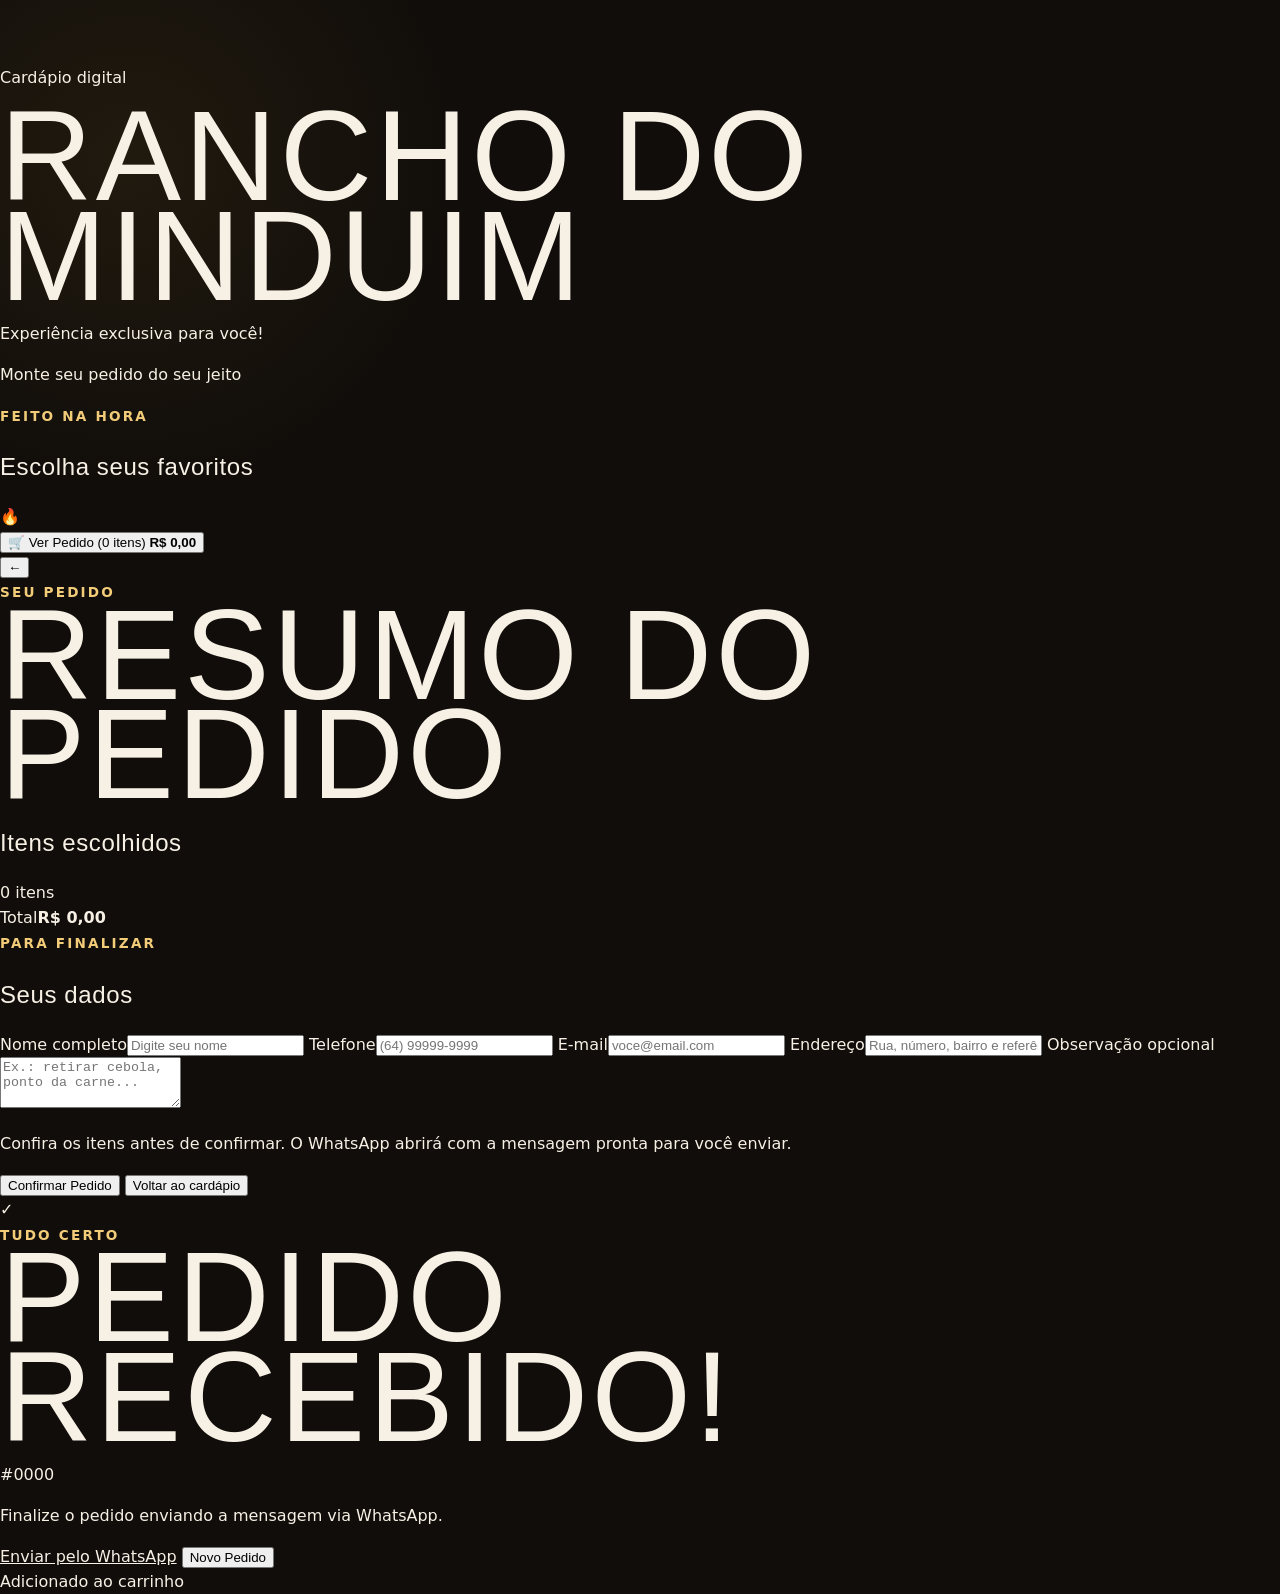
==== index.html @ eab7249a "Add interactive ordering flow" ====
<!doctype html>
<html lang="pt-BR">
<head>
  <meta charset="utf-8">
  <meta name="viewport" content="width=device-width, initial-scale=1, viewport-fit=cover">
  <meta name="theme-color" content="#8f2817">
  <meta name="description" content="Cardápio digital interativo do Rancho do Minduim.">
  <title>Rancho do Minduim | Cardápio Digital</title>
  <link rel="stylesheet" href="styles.css">
</head>
<body>
  <div id="app">
    <section class="screen active" id="menu-screen" aria-labelledby="menu-title">
      <header class="brand-hero">
        <div class="brand-image" aria-hidden="true"><img src="assets/brand-reference.png" alt=""></div>
        <div class="brand-overlay"></div>
        <div class="brand-content">
          <div class="logo-crop" role="img" aria-label="Logo Rancho do Minduim"><img src="assets/brand-reference.png" alt=""></div>
          <p class="kicker">Cardápio digital</p>
          <h1 id="menu-title">Rancho do Minduim</h1>
          <p class="headline">Experiência exclusiva para você!</p>
          <p class="subheadline">Monte seu pedido do seu jeito</p>
        </div>
      </header>
      <nav class="category-bar" id="category-bar" aria-label="Categorias"></nav>
      <main class="menu-content">
        <div class="menu-intro">
          <div><span class="eyebrow">Feito na hora</span><h2>Escolha seus favoritos</h2></div>
          <span class="flame" aria-hidden="true">🔥</span>
        </div>
        <div id="products-root"></div>
      </main>
      <button class="cart-dock" id="open-cart" type="button">
        <span class="cart-icon" aria-hidden="true">🛒</span>
        <span id="cart-button-label">Ver Pedido (0 itens)</span>
        <strong id="cart-button-total">R$ 0,00</strong>
      </button>
    </section>

    <section class="screen" id="cart-screen" aria-labelledby="cart-title">
      <header class="simple-header">
        <button class="back-button" id="back-to-menu" type="button" aria-label="Voltar ao cardápio">←</button>
        <div><span class="eyebrow">Seu pedido</span><h1 id="cart-title">Resumo do Pedido</h1></div>
      </header>
      <main class="checkout-content">
        <section class="order-panel" aria-labelledby="items-title">
          <div class="panel-heading"><h2 id="items-title">Itens escolhidos</h2><span id="cart-count-badge">0 itens</span></div>
          <div id="cart-items"></div>
          <div class="order-total"><span>Total</span><strong id="order-total">R$ 0,00</strong></div>
        </section>
        <form id="customer-form" class="customer-form">
          <div class="panel-heading"><div><span class="eyebrow">Para finalizar</span><h2>Seus dados</h2></div></div>
          <label>Nome completo<input name="name" type="text" autocomplete="name" required placeholder="Digite seu nome"></label>
          <label>Telefone<input id="customer-phone" name="phone" type="tel" inputmode="tel" autocomplete="tel" required placeholder="(64) 99999-9999"></label>
          <label>E-mail<input name="email" type="email" autocomplete="email" required placeholder="voce@email.com"></label>
          <label>Endereço<input name="address" type="text" autocomplete="street-address" required placeholder="Rua, número, bairro e referência"></label>
          <label>Observação <span>opcional</span><textarea name="note" rows="3" placeholder="Ex.: retirar cebola, ponto da carne..."></textarea></label>
          <p class="form-note">Confira os itens antes de confirmar. O WhatsApp abrirá com a mensagem pronta para você enviar.</p>
          <p class="form-status" id="form-status" role="alert" aria-live="assertive"></p>
          <button class="primary-button" id="confirm-order" type="submit">Confirmar Pedido</button>
          <button class="text-button" id="back-to-menu-bottom" type="button">Voltar ao cardápio</button>
        </form>
      </main>
    </section>

    <section class="screen confirmation-screen" id="confirmation-screen" aria-labelledby="confirmation-title">
      <main class="confirmation-card">
        <div class="check-icon" aria-hidden="true">✓</div>
        <span class="eyebrow">Tudo certo</span>
        <h1 id="confirmation-title">Pedido recebido!</h1>
        <p class="order-number" id="confirmed-order-number">#0000</p>
        <p>Finalize o pedido enviando a mensagem via WhatsApp.</p>
        <a class="whatsapp-button" id="whatsapp-link" href="#" target="_blank" rel="noopener noreferrer">Enviar pelo WhatsApp</a>
        <button class="primary-button" id="new-order" type="button">Novo Pedido</button>
      </main>
    </section>
  </div>
  <div class="toast" id="toast" role="status" aria-live="polite">Adicionado ao carrinho</div>
  <script src="script.js"></script>
</body>
</html>
---- styles.css ----
:root {
  --ink: #f7f0e5;
  --muted: #bdb0a1;
  --ground: #100d0a;
  --surface: #1a1510;
  --surface-2: #211a13;
  --line: #3d3024;
  --gold: #e5ad43;
  --gold-soft: #f2cc78;
  --red: #a93624;
  --max: 1120px;
}

* { box-sizing: border-box; }
html { scroll-behavior: smooth; scroll-padding-top: 84px; }
body {
  margin: 0;
  background:
    radial-gradient(circle at 10% 10%, rgba(229,173,67,.08), transparent 22rem),
    var(--ground);
  color: var(--ink);
  font-family: "DM Sans", system-ui, sans-serif;
  font-size: 16px;
  line-height: 1.55;
}
a { color: inherit; }
.shell { width: min(var(--max), calc(100% - 32px)); margin-inline: auto; }

.hero {
  position: relative;
  min-height: min(720px, 90vh);
  display: flex;
  align-items: center;
  overflow: hidden;
  border-bottom: 1px solid var(--line);
}
.hero__image { position: absolute; inset: 0; width: 100%; height: 100%; object-fit: cover; }
.hero__shade {
  position: absolute; inset: 0;
  background: linear-gradient(90deg, rgba(10,7,5,.98) 0%, rgba(10,7,5,.82) 38%, rgba(10,7,5,.1) 78%), linear-gradient(0deg, var(--ground) 0%, transparent 28%);
}
.hero__content { position: relative; padding-block: 72px; }
.brand-mark {
  display: grid; place-items: center;
  width: 64px; aspect-ratio: 1;
  border: 2px solid var(--gold);
  border-radius: 50%;
  color: var(--gold);
  font-family: "Bebas Neue", sans-serif;
  font-size: 1.75rem;
  letter-spacing: .08em;
  box-shadow: inset 0 0 0 4px rgba(229,173,67,.12);
}
.brand-mark.small { width: 46px; font-size: 1.25rem; margin-bottom: 12px; }
.eyebrow {
  margin: 30px 0 8px;
  color: var(--gold-soft);
  font-size: .85rem;
  font-weight: 700;
  letter-spacing: .16em;
  text-transform: uppercase;
}
h1, h2 { font-family: "Bebas Neue", sans-serif; font-weight: 400; letter-spacing: .025em; }
h1 { margin: 0; font-size: clamp(4.2rem, 10vw, 8.5rem); line-height: .78; text-transform: uppercase; }
h1 span { color: var(--gold); }
.hero__subtitle { max-width: 430px; color: #ded4c7; font-size: clamp(1.05rem, 2vw, 1.28rem); }
.hero__cta {
  display: inline-flex; align-items: center; gap: 12px;
  margin-top: 18px; padding: 14px 20px;
  background: var(--gold); color: #201408;
  border-radius: 4px; text-decoration: none; font-weight: 800;
}
.hero__cta:hover { background: var(--gold-soft); }

.category-nav {
  position: sticky; top: 0; z-index: 20;
  background: rgba(16,13,10,.94);
  backdrop-filter: blur(14px);
  border-bottom: 1px solid var(--line);
}
.category-nav__scroll { display: flex; gap: 8px; padding-block: 12px; overflow-x: auto; scrollbar-width: none; }
.category-nav__scroll::-webkit-scrollbar { display: none; }
.category-nav a {
  flex: 0 0 auto; padding: 9px 14px;
  color: var(--muted); border: 1px solid transparent; border-radius: 999px;
  font-size: .86rem; font-weight: 700; text-decoration: none;
}
.category-nav a:hover, .category-nav a.active { color: var(--gold-soft); border-color: #604a31; background: #241b12; }

.menu-section { padding-block: clamp(62px, 8vw, 104px); border-bottom: 1px solid var(--line); }
.section-title { display: flex; gap: 18px; align-items: flex-start; margin-bottom: 30px; }
.section-title > span { color: var(--gold); font-family: "Bebas Neue", sans-serif; font-size: 1.5rem; line-height: 1; padding-top: 8px; }
.section-title p { margin: 0 0 2px; color: var(--muted); font-size: .8rem; font-weight: 700; letter-spacing: .14em; text-transform: uppercase; }
.section-title h2 { margin: 0; font-size: clamp(2.9rem, 7vw, 5rem); line-height: .95; }
.section-note { margin: -20px 0 24px 52px; color: var(--gold-soft); font-weight: 700; }

.price-legend {
  display: grid; grid-template-columns: 1fr 136px 168px; gap: 16px;
  padding: 0 18px 10px; color: var(--muted);
  font-size: .75rem; font-weight: 700; letter-spacing: .08em; text-transform: uppercase;
}
.price-legend span:first-child { grid-column: 2; }
.menu-list { border-top: 1px solid var(--line); }
.menu-list article {
  display: flex; align-items: flex-start; justify-content: space-between; gap: 24px;
  padding: 20px 18px; border-bottom: 1px solid var(--line);
  transition: background .2s ease;
}
.menu-list article:hover { background: rgba(229,173,67,.045); }
.menu-list h3, .menu-card h3, .feature-panel h3 { margin: 0; font-size: 1.04rem; line-height: 1.35; }
.menu-list p, .menu-card p, .feature-panel p { margin: 6px 0 0; color: var(--muted); font-size: .92rem; }
.menu-list strong, .card-top strong { color: var(--gold-soft); white-space: nowrap; font-size: 1rem; }
.menu-list small { display: inline-block; margin-left: 8px; color: var(--gold); font-size: .68rem; text-transform: uppercase; letter-spacing: .06em; }
.two-prices article > div:last-child { display: grid; grid-template-columns: 120px 152px; gap: 16px; text-align: right; }
.two-prices article > div:first-child:not(:last-child) { flex: 1; }
.big-list h3 { font-family: "Bebas Neue", sans-serif; font-size: 1.6rem; letter-spacing: .05em; }
.compact { display: grid; grid-template-columns: repeat(2, 1fr); column-gap: 26px; }

.info-strip {
  margin-top: 22px; padding: 18px 20px;
  color: #ddcfbf; background: #21170f; border-left: 3px solid var(--gold);
}
.notice {
  margin-top: 26px; padding: 24px;
  background: linear-gradient(135deg, #241a11, #19130e);
  border: 1px solid #4e3a27; border-radius: 7px;
}
.notice h3 { margin: 0 0 8px; color: var(--gold-soft); }
.notice p { margin: 8px 0; color: #d0c3b4; }

.card-grid { display: grid; grid-template-columns: repeat(2, minmax(0, 1fr)); gap: 14px; }
.menu-card {
  position: relative; min-height: 154px; padding: 24px;
  background: var(--surface); border: 1px solid var(--line); border-radius: 7px;
}
.menu-card.featured { background: linear-gradient(145deg, #291d12, #1b1510); border-color: #654829; }
.menu-card.featured::before {
  content: ""; position: absolute; left: 0; top: 22px; bottom: 22px; width: 3px; background: var(--gold);
}
.card-top { display: flex; justify-content: space-between; align-items: flex-start; gap: 20px; }
.tags { display: flex; gap: 8px; flex-wrap: wrap; margin-top: 15px; }
.tags span { padding: 4px 8px; border-radius: 3px; background: #302317; color: #e4c896; font-size: .74rem; font-weight: 700; }
.premium-block { margin-bottom: 18px; background: var(--surface-2); border: 1px solid var(--line); border-radius: 7px; overflow: hidden; }
.premium-block .price-legend { padding-top: 16px; }

.feature-panel {
  display: flex; align-items: center; justify-content: space-between; gap: 40px;
  padding: clamp(28px, 5vw, 50px); background: linear-gradient(125deg, #2a1d12, #16110c);
  border: 1px solid #5e4328; border-radius: 8px;
}
.feature-panel h3 { color: var(--gold-soft); font-size: clamp(1.25rem, 3vw, 1.7rem); }
.feature-panel strong { color: var(--gold); font-family: "Bebas Neue", sans-serif; font-size: clamp(2rem, 5vw, 3.5rem); white-space: nowrap; }
.feature-panel strong small { display: block; font-family: "DM Sans", sans-serif; color: var(--muted); font-size: .75rem; text-align: right; }

.age-restricted { position: relative; }
.age-restricted .section-title p { color: #dc997f; }
.adult-item p { color: #dc997f; font-size: .78rem; }

.whatsapp-float {
  position: fixed; right: 22px; bottom: 22px; z-index: 30;
  display: flex; align-items: center; gap: 11px;
  padding: 12px 17px 12px 13px;
  color: white; background: #168a4a;
  border: 1px solid #3bba71; border-radius: 999px;
  box-shadow: 0 10px 35px rgba(0,0,0,.4);
  text-decoration: none; font-weight: 800;
  transition: transform .2s ease, background .2s ease;
}
.whatsapp-float:hover { transform: translateY(-2px); background: #1b9c55; }
.whatsapp-float svg { width: 29px; height: 29px; fill: currentColor; flex: 0 0 auto; }
.whatsapp-float span { display: grid; line-height: 1.05; }
.whatsapp-float small { margin-bottom: 4px; font-size: .66rem; font-weight: 600; opacity: .82; }

footer { padding: 64px 0 30px; background: #0b0907; }
.footer-inner { display: flex; align-items: flex-end; justify-content: space-between; gap: 24px; }
.footer-inner h2 { margin: 0; font-size: 2.6rem; }
.footer-inner p { margin: 5px 0 0; color: var(--muted); }
.footer-inner a { color: var(--gold); font-weight: 700; text-decoration: none; }
.footer-phone { display: inline-block; margin-top: 10px; }
.legal { margin-top: 46px; padding-top: 20px; border-top: 1px solid #2c241d; color: #80766b; font-size: .78rem; }

@media (max-width: 720px) {
  .shell { width: min(100% - 24px, var(--max)); }
  .hero { min-height: 680px; align-items: flex-end; }
  .hero__image { object-position: 62% center; }
  .hero__shade { background: linear-gradient(0deg, rgba(10,7,5,.99) 0%, rgba(10,7,5,.76) 58%, rgba(10,7,5,.22) 100%); }
  .hero__content { padding-block: 54px; }
  h1 { font-size: clamp(4rem, 22vw, 6.4rem); }
  .card-grid { grid-template-columns: 1fr; }
  .price-legend { grid-template-columns: 1fr 92px 116px; padding-inline: 10px; gap: 8px; font-size: .66rem; text-align: right; }
  .two-prices article { padding-inline: 10px; gap: 10px; }
  .two-prices article > div:last-child { grid-template-columns: 84px 110px; gap: 8px; }
  .menu-list h3 { font-size: .96rem; }
  .menu-list strong { font-size: .91rem; }
  .compact { grid-template-columns: 1fr; }
  .feature-panel { align-items: flex-start; flex-direction: column; gap: 22px; }
  .feature-panel strong small { text-align: left; }
  .footer-inner { align-items: flex-start; flex-direction: column; }
  .whatsapp-float { right: 12px; bottom: 12px; padding: 12px; }
  .whatsapp-float span { display: none; }
}

@media (prefers-reduced-motion: reduce) {
  html { scroll-behavior: auto; }
}
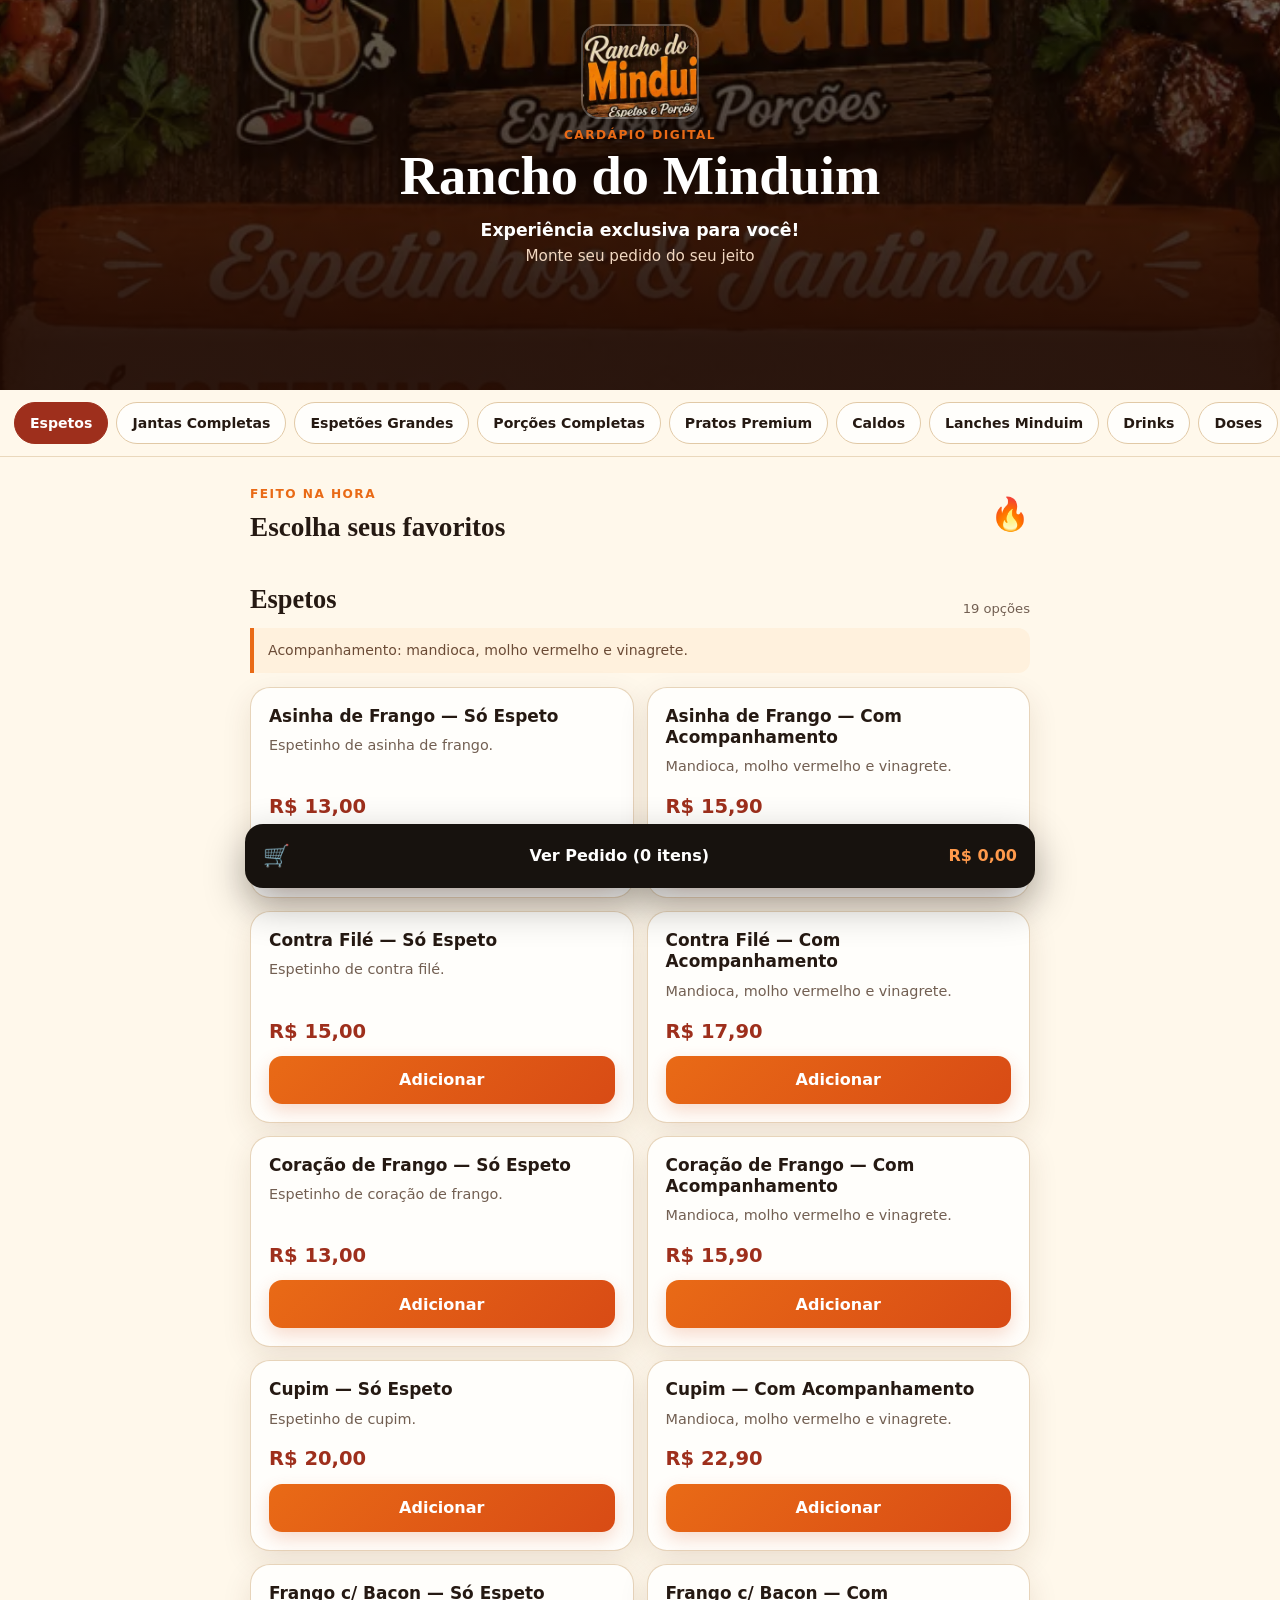
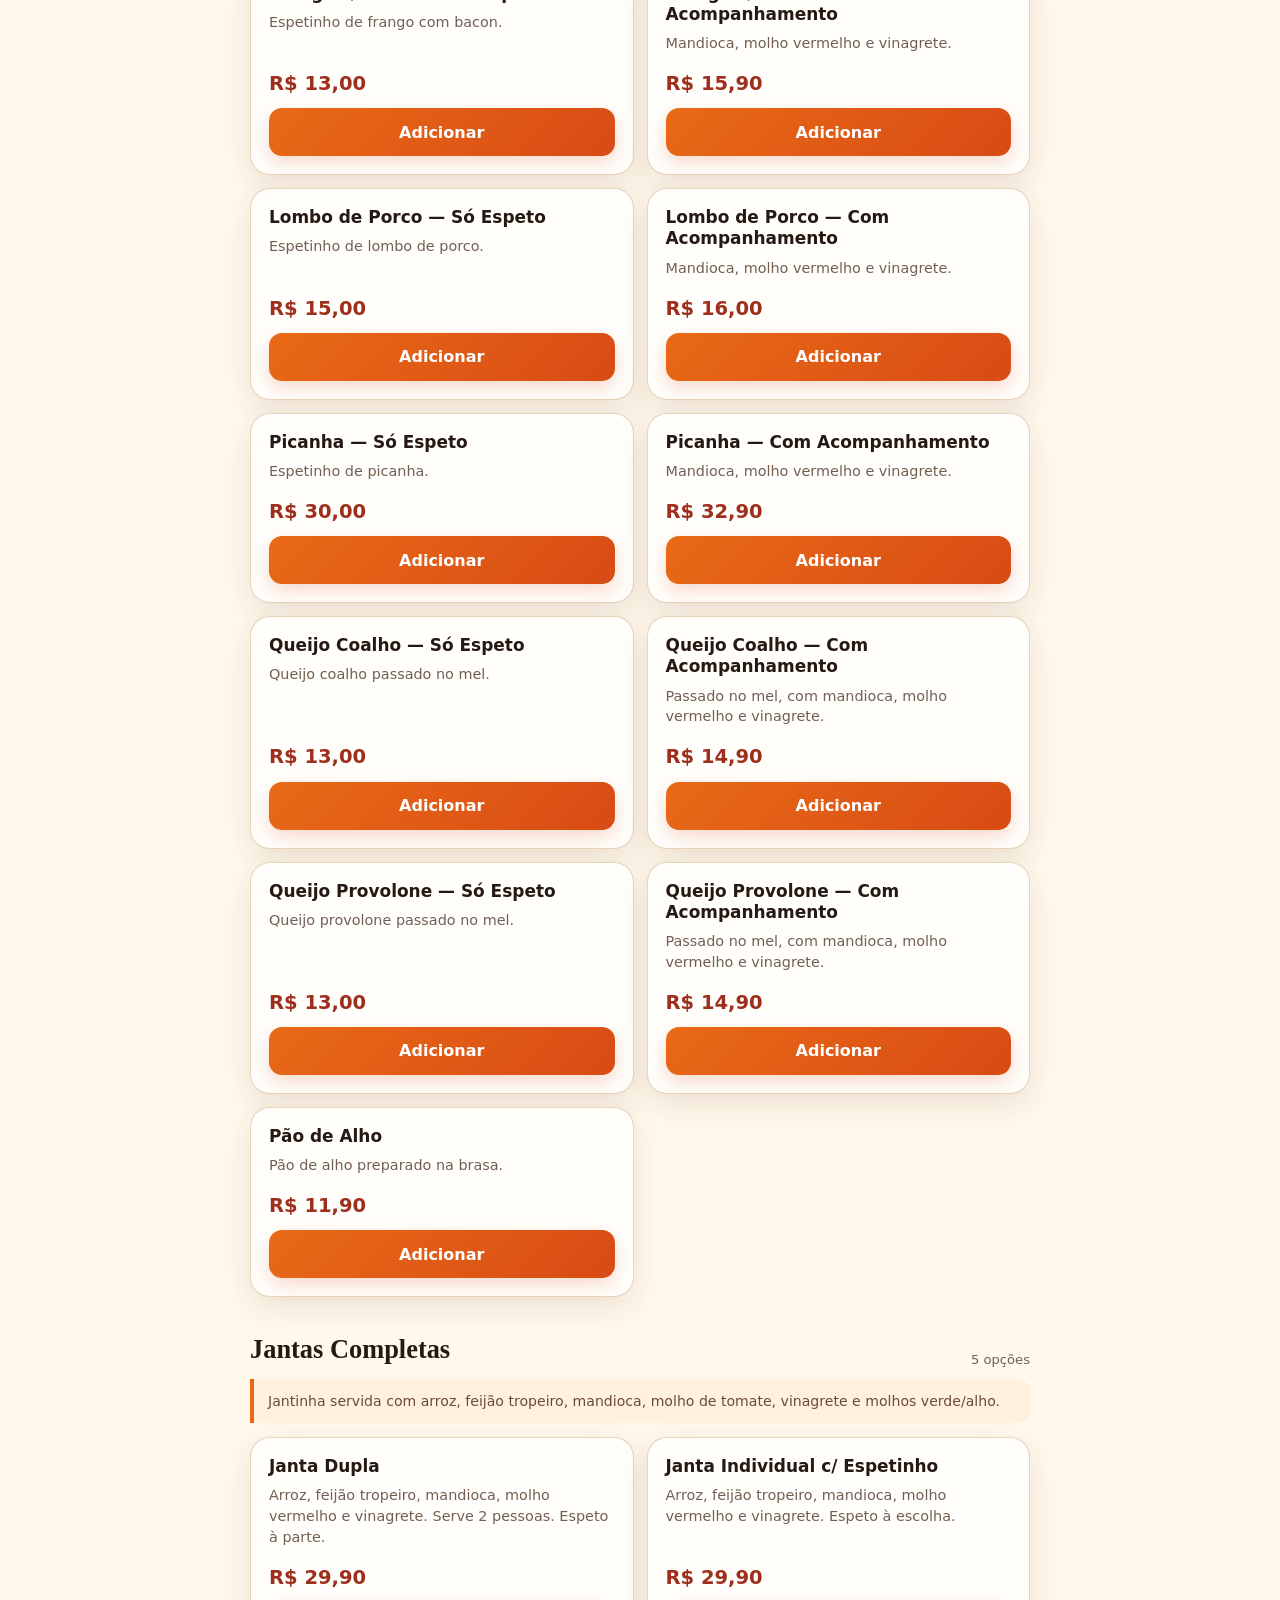
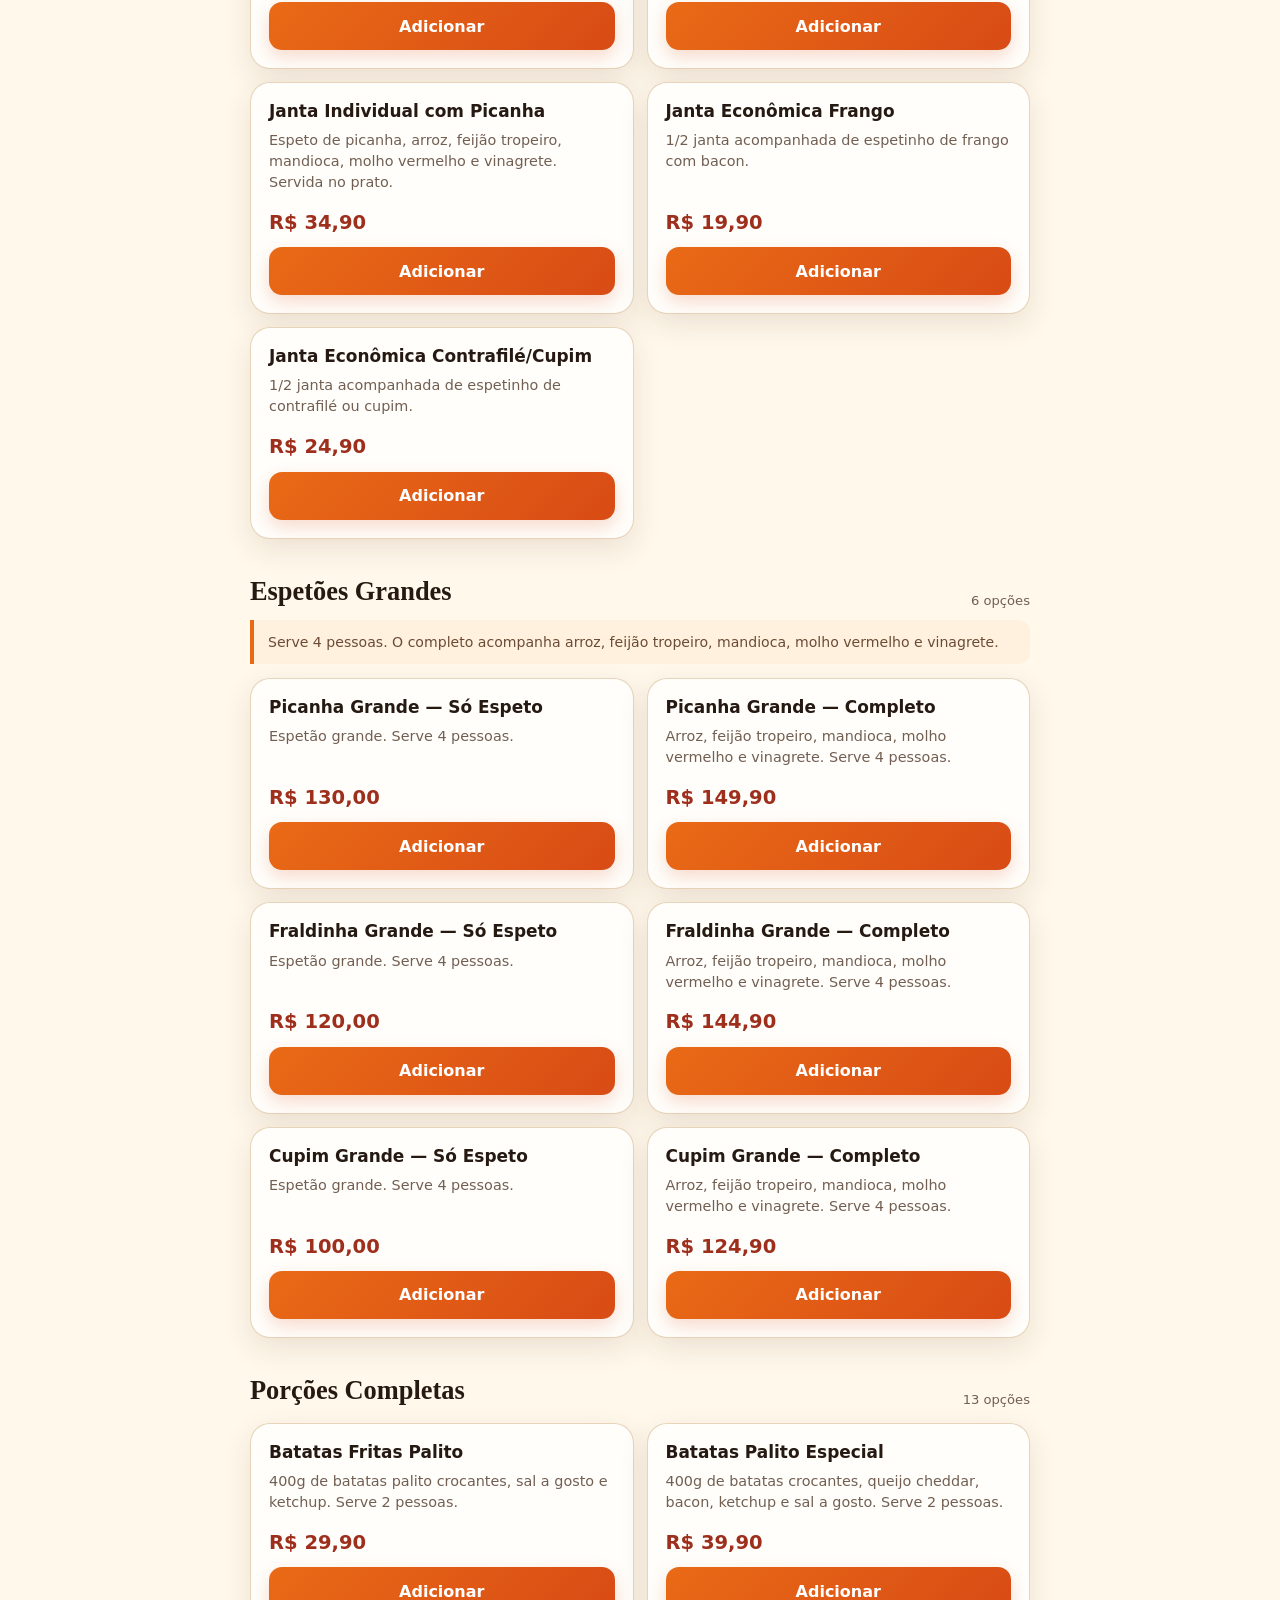
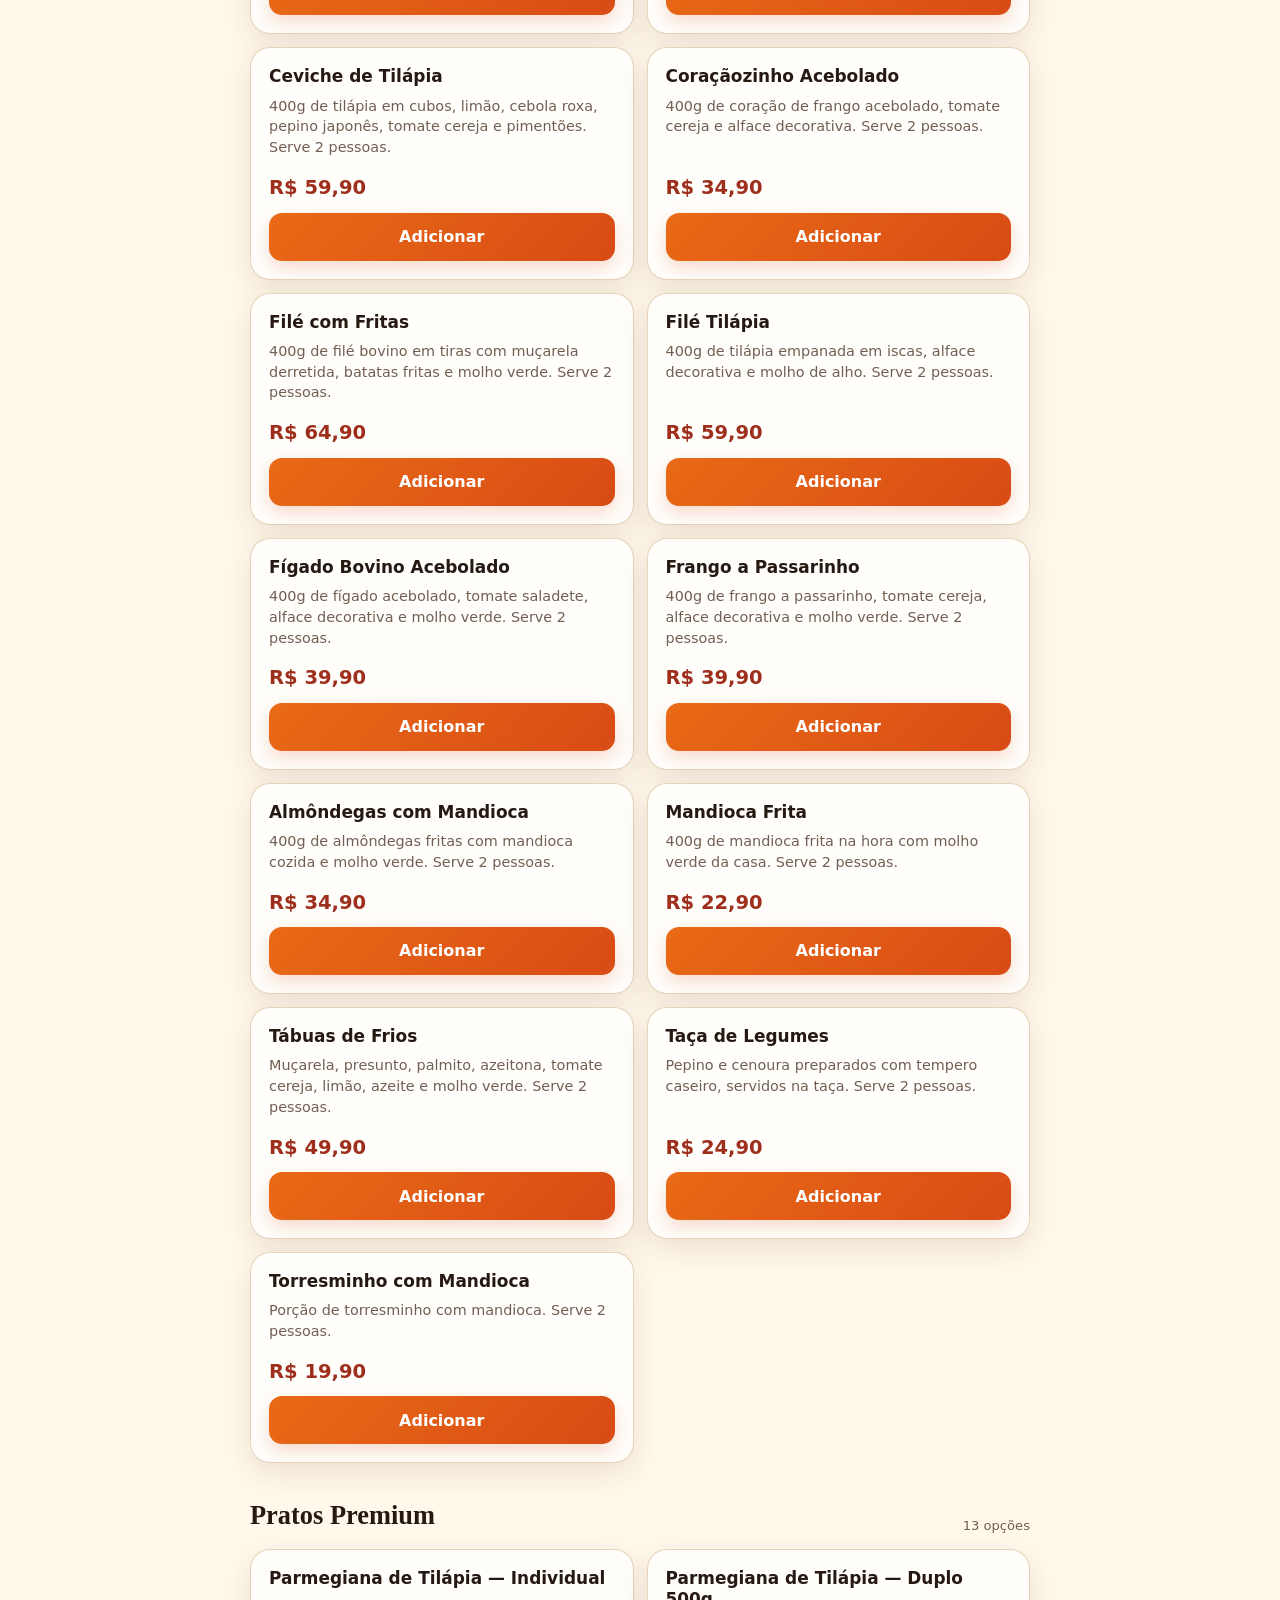
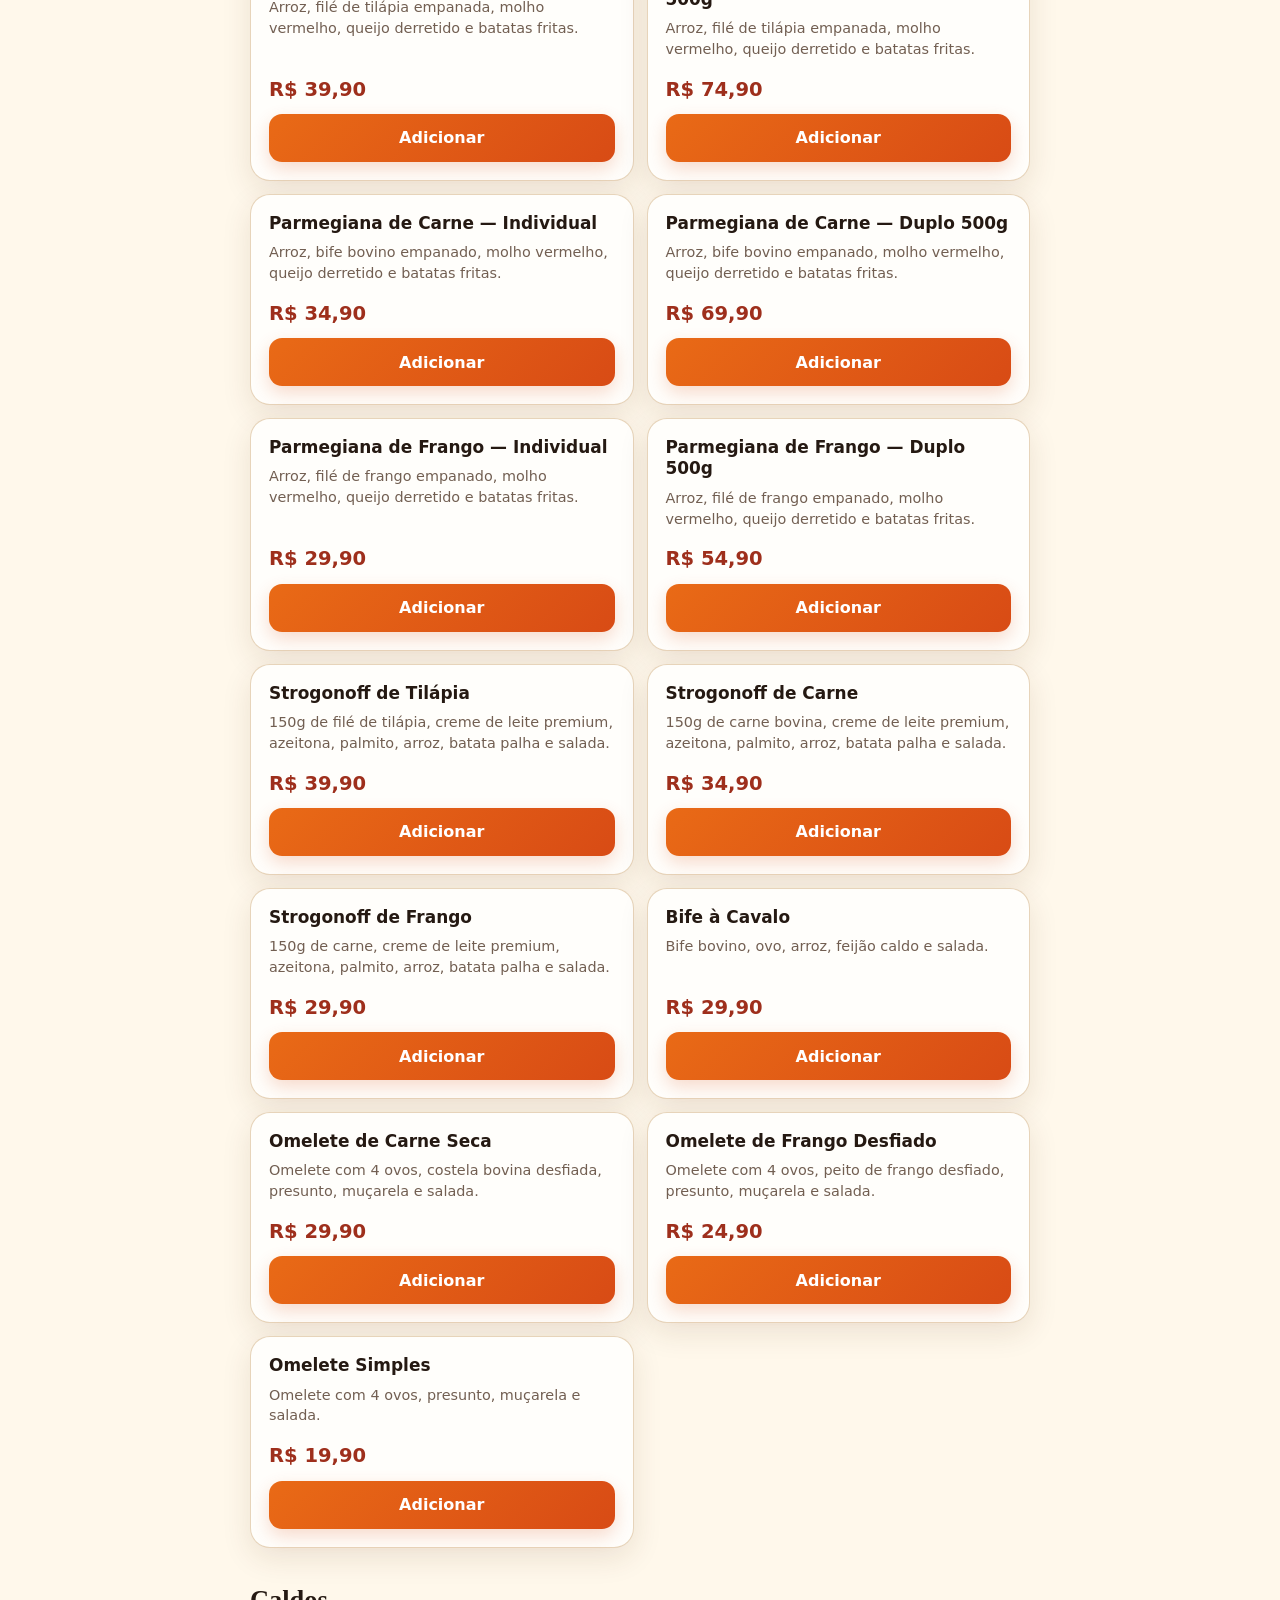
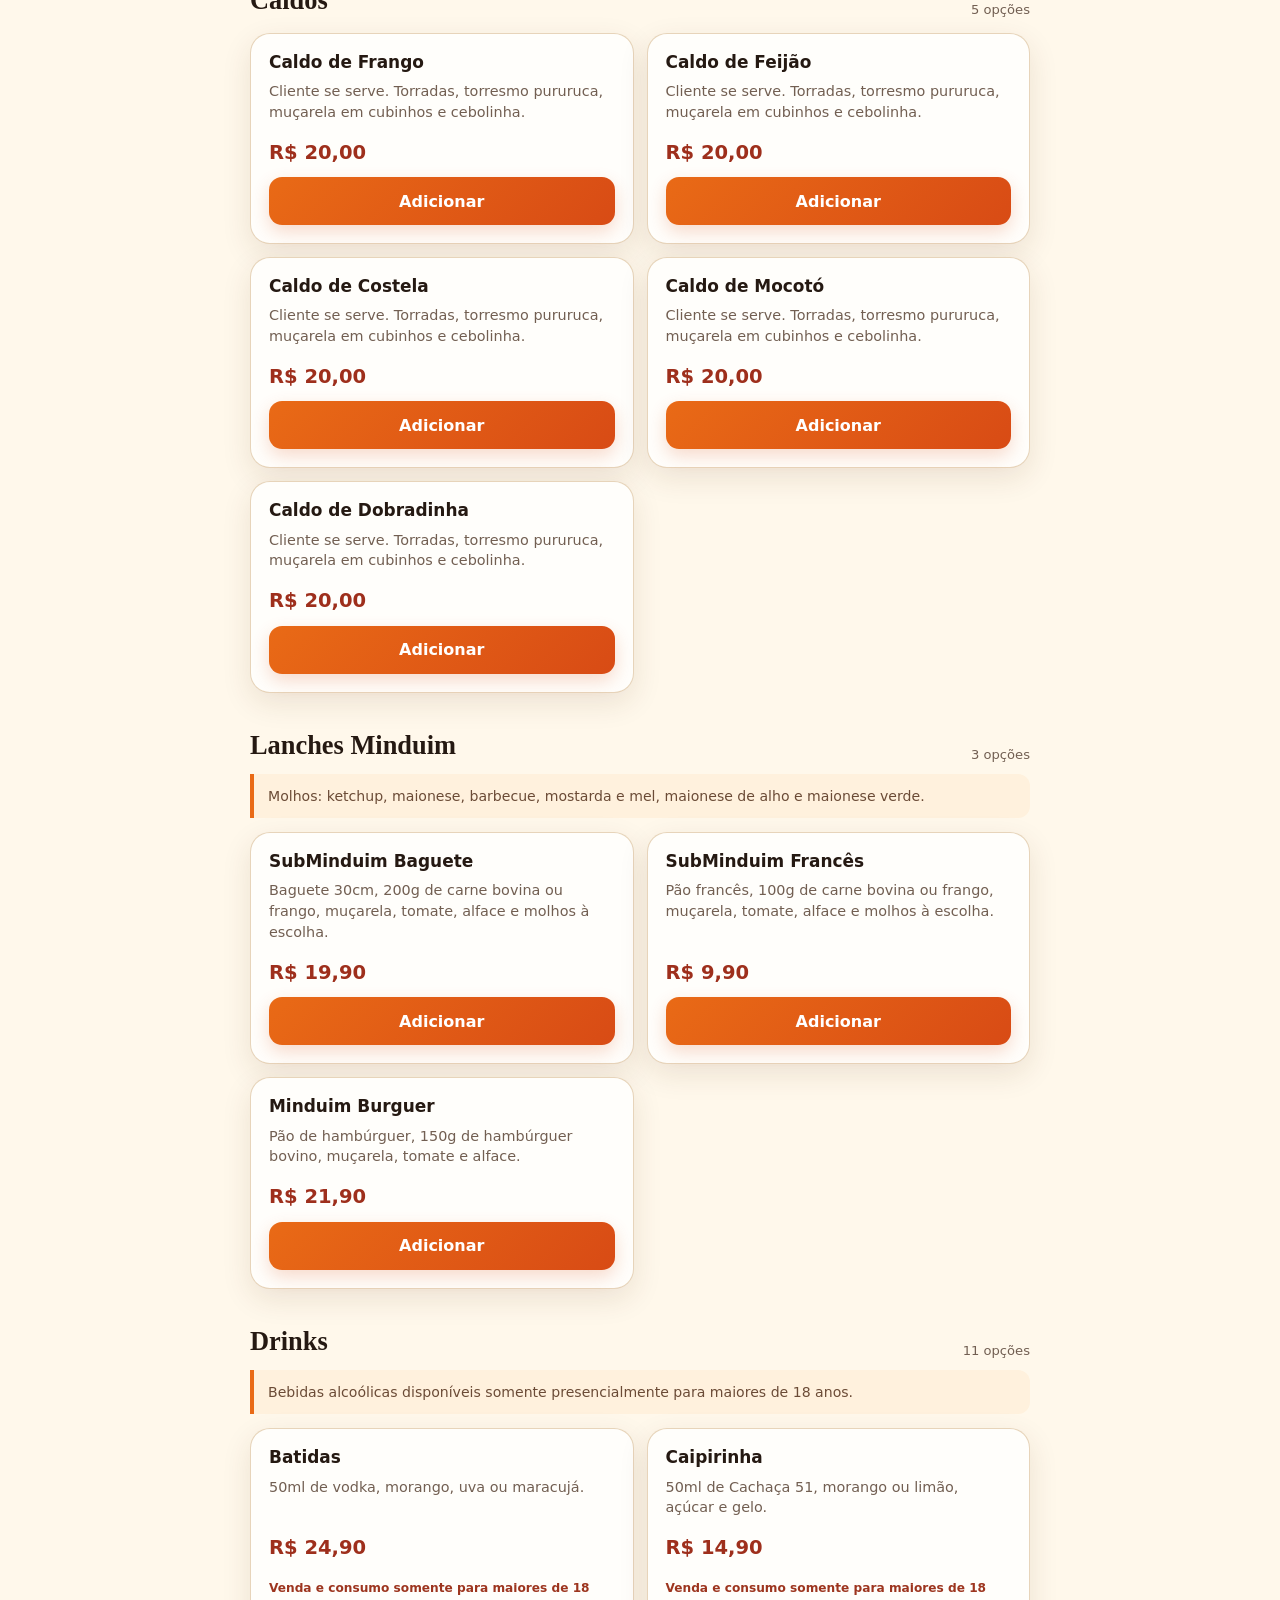
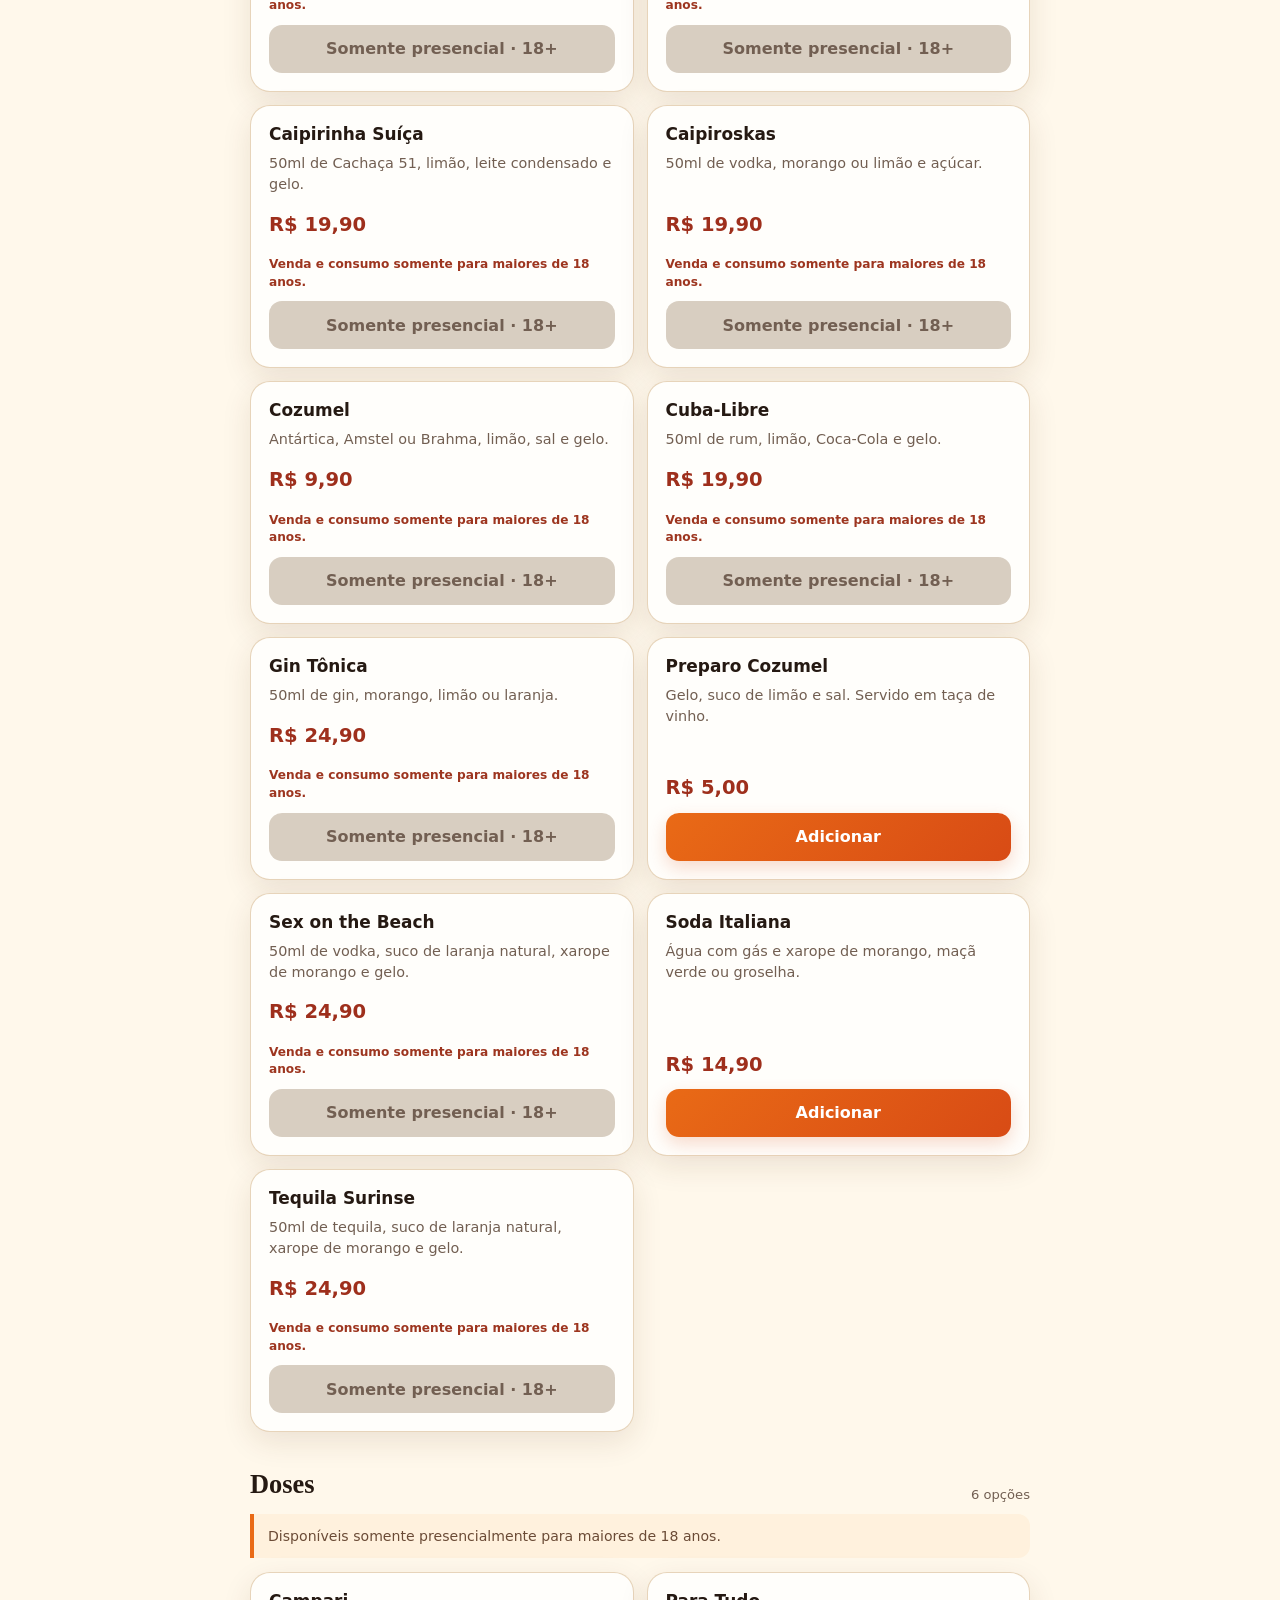
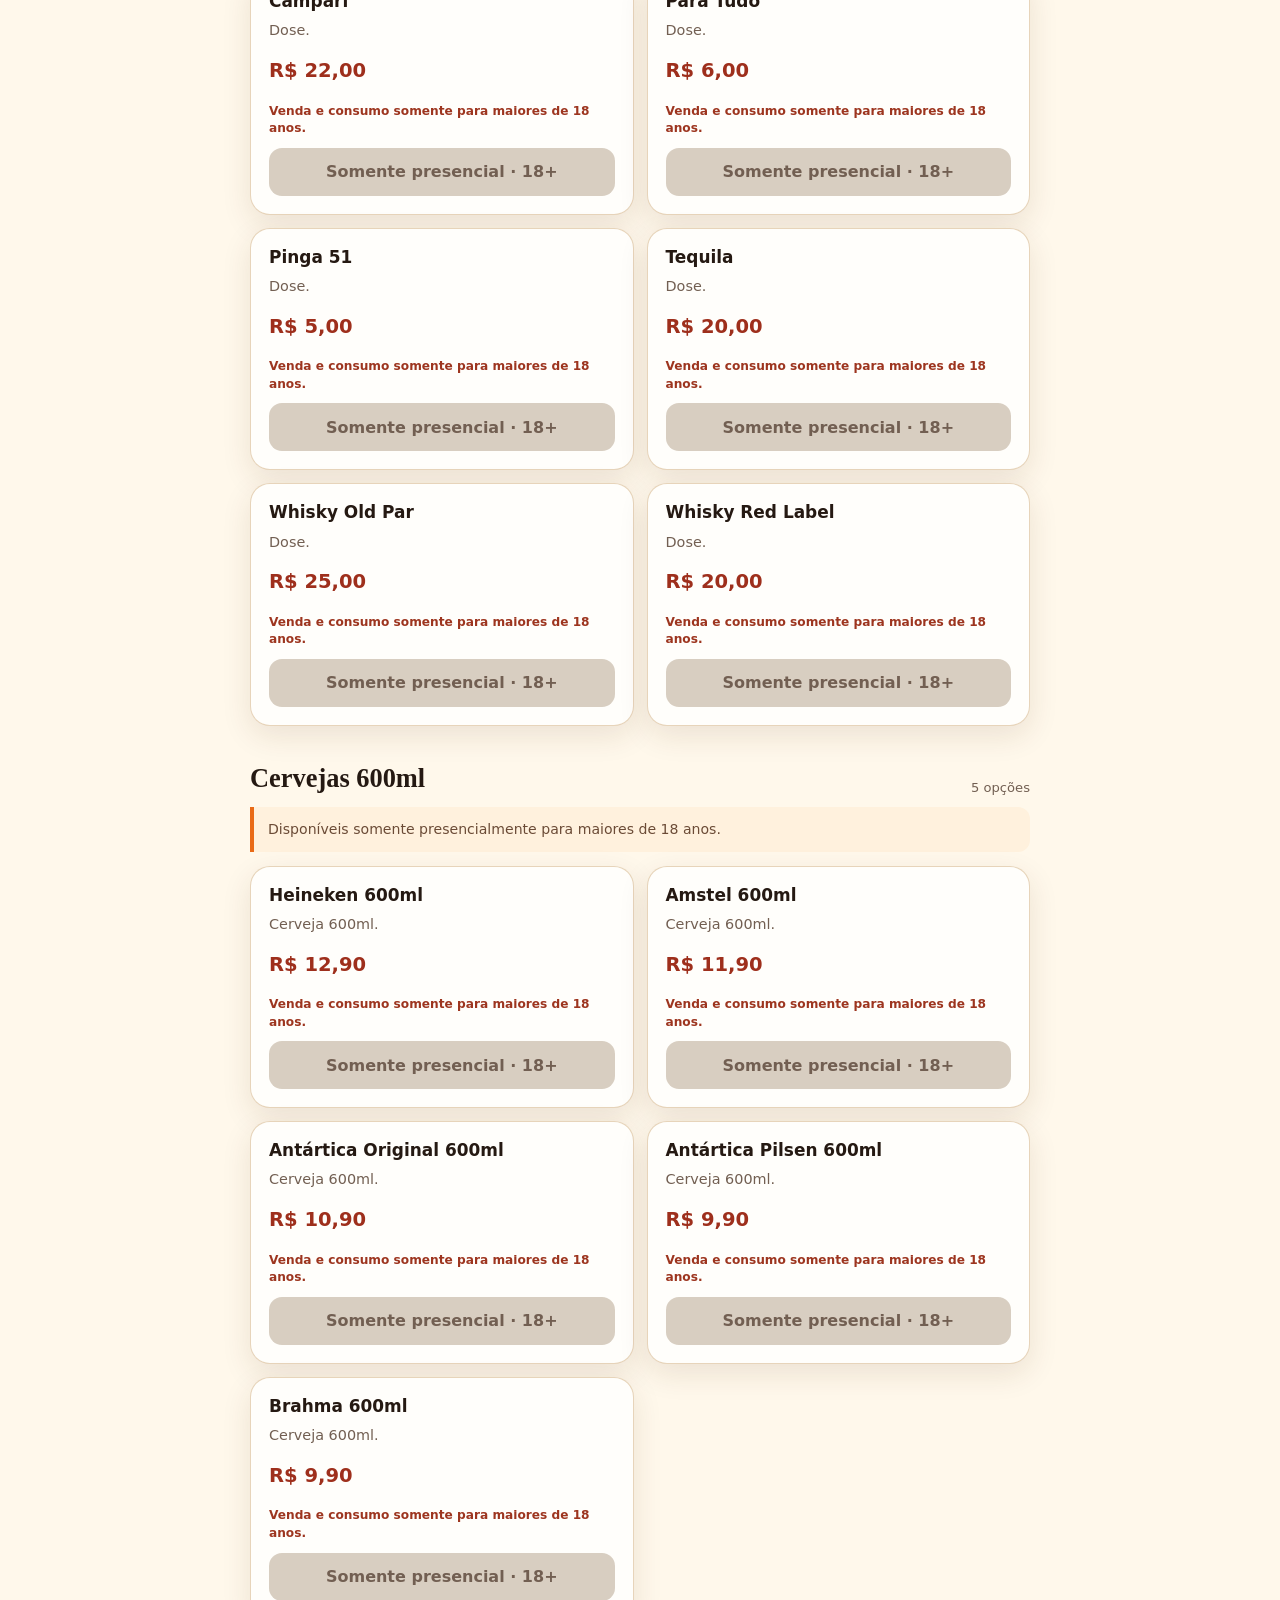
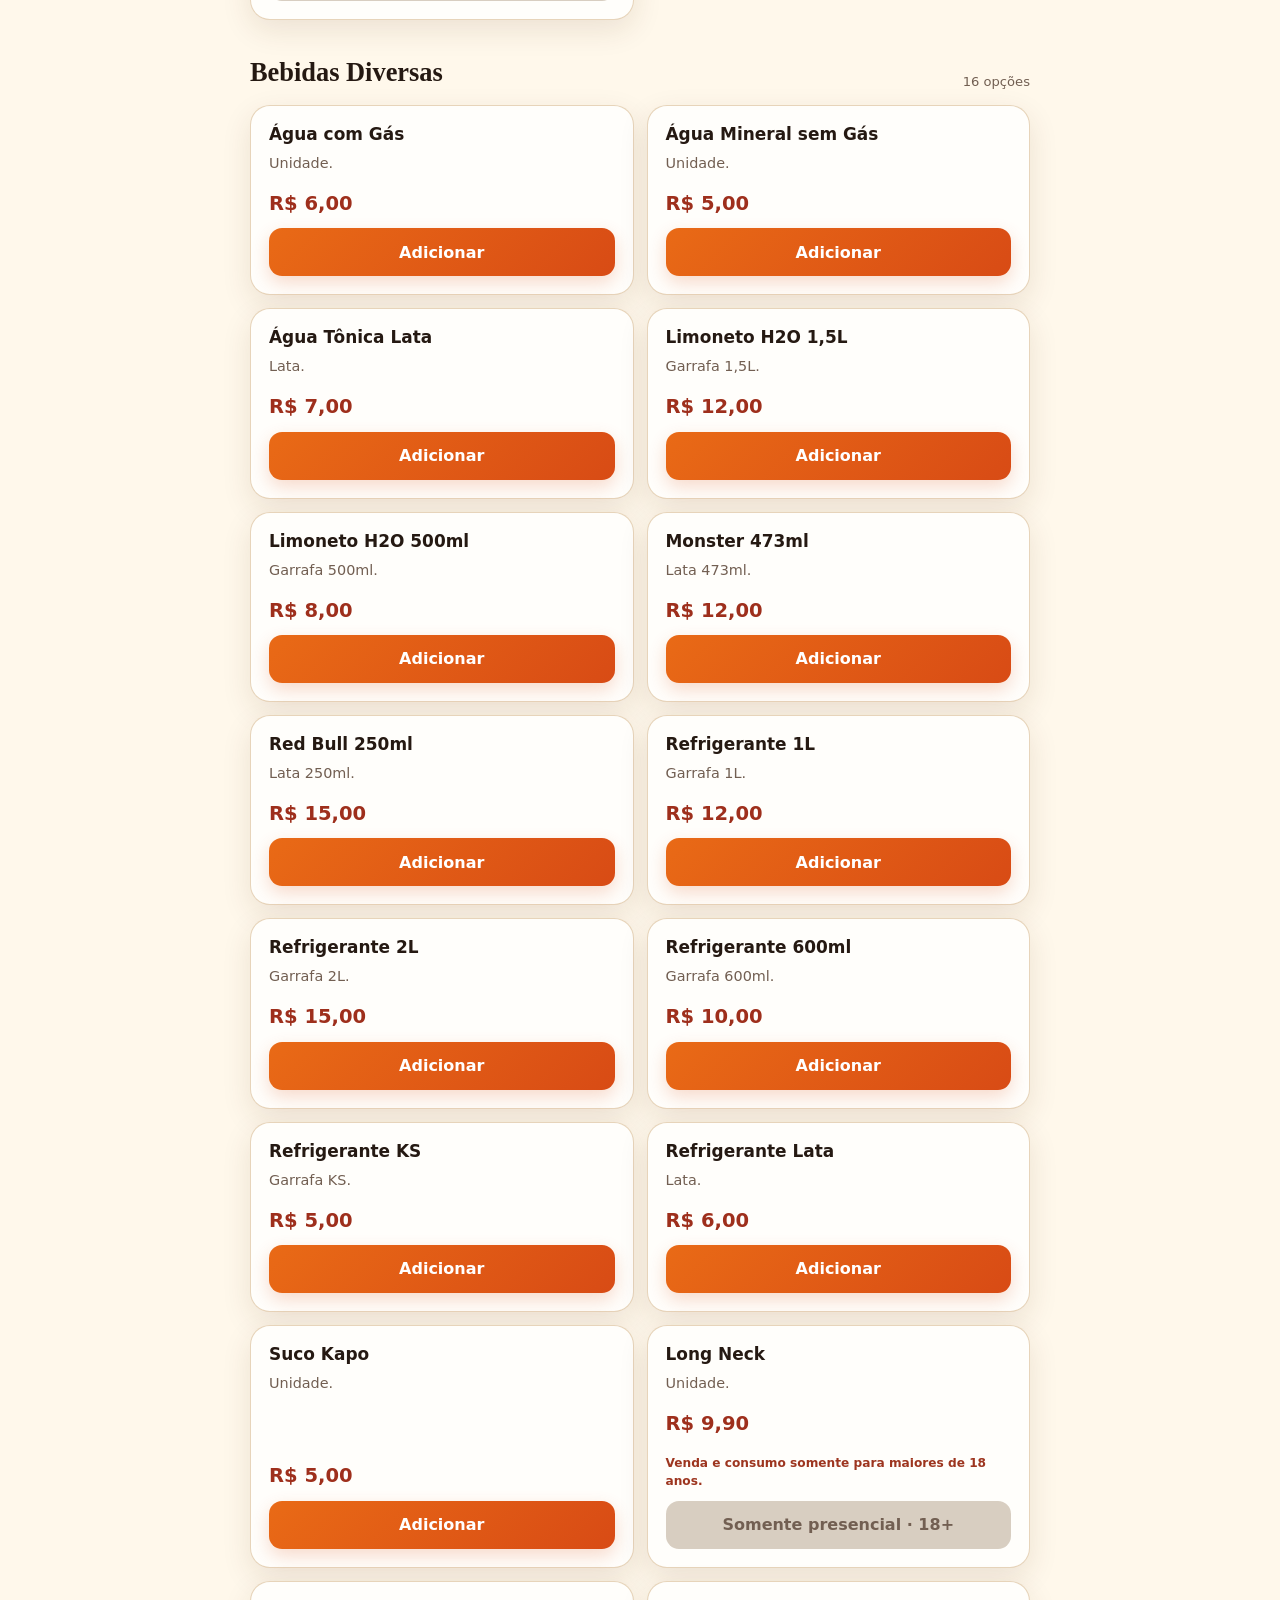
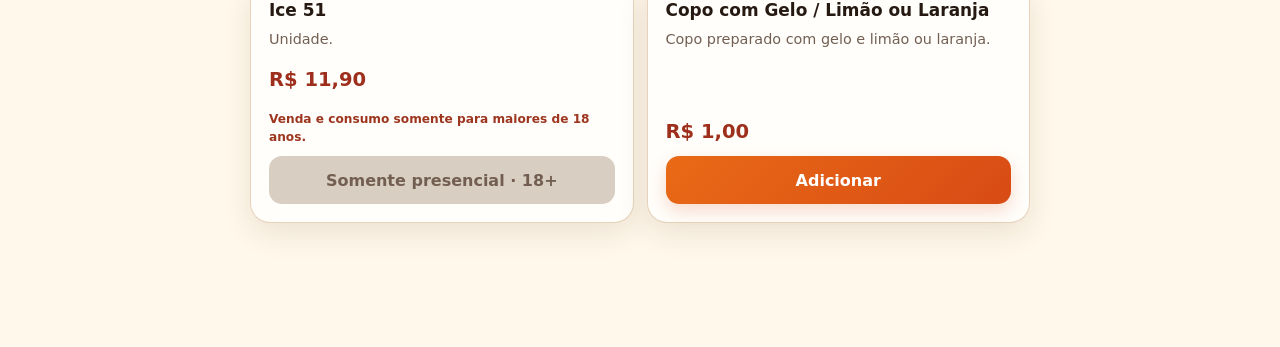
==== commit 5916c39f: "Load optimized brand image" ====
--- a/index.html
+++ b/index.html
@@ -12,10 +12,10 @@
   <div id="app">
     <section class="screen active" id="menu-screen" aria-labelledby="menu-title">
       <header class="brand-hero">
-        <div class="brand-image" aria-hidden="true"><img src="assets/brand-reference.png" alt=""></div>
+        <div class="brand-image" aria-hidden="true"><img src="assets/brand-reference.svg" alt=""></div>
         <div class="brand-overlay"></div>
         <div class="brand-content">
-          <div class="logo-crop" role="img" aria-label="Logo Rancho do Minduim"><img src="assets/brand-reference.png" alt=""></div>
+          <div class="logo-crop" role="img" aria-label="Logo Rancho do Minduim"><img src="assets/brand-reference.svg" alt=""></div>
           <p class="kicker">Cardápio digital</p>
           <h1 id="menu-title">Rancho do Minduim</h1>
           <p class="headline">Experiência exclusiva para você!</p>
--- a/styles.css
+++ b/styles.css
@@ -1,205 +1,13 @@
-:root {
-  --ink: #f7f0e5;
-  --muted: #bdb0a1;
-  --ground: #100d0a;
-  --surface: #1a1510;
-  --surface-2: #211a13;
-  --line: #3d3024;
-  --gold: #e5ad43;
-  --gold-soft: #f2cc78;
-  --red: #a93624;
-  --max: 1120px;
-}
-
-* { box-sizing: border-box; }
-html { scroll-behavior: smooth; scroll-padding-top: 84px; }
-body {
-  margin: 0;
-  background:
-    radial-gradient(circle at 10% 10%, rgba(229,173,67,.08), transparent 22rem),
-    var(--ground);
-  color: var(--ink);
-  font-family: "DM Sans", system-ui, sans-serif;
-  font-size: 16px;
-  line-height: 1.55;
-}
-a { color: inherit; }
-.shell { width: min(var(--max), calc(100% - 32px)); margin-inline: auto; }
-
-.hero {
-  position: relative;
-  min-height: min(720px, 90vh);
-  display: flex;
-  align-items: center;
-  overflow: hidden;
-  border-bottom: 1px solid var(--line);
-}
-.hero__image { position: absolute; inset: 0; width: 100%; height: 100%; object-fit: cover; }
-.hero__shade {
-  position: absolute; inset: 0;
-  background: linear-gradient(90deg, rgba(10,7,5,.98) 0%, rgba(10,7,5,.82) 38%, rgba(10,7,5,.1) 78%), linear-gradient(0deg, var(--ground) 0%, transparent 28%);
-}
-.hero__content { position: relative; padding-block: 72px; }
-.brand-mark {
-  display: grid; place-items: center;
-  width: 64px; aspect-ratio: 1;
-  border: 2px solid var(--gold);
-  border-radius: 50%;
-  color: var(--gold);
-  font-family: "Bebas Neue", sans-serif;
-  font-size: 1.75rem;
-  letter-spacing: .08em;
-  box-shadow: inset 0 0 0 4px rgba(229,173,67,.12);
-}
-.brand-mark.small { width: 46px; font-size: 1.25rem; margin-bottom: 12px; }
-.eyebrow {
-  margin: 30px 0 8px;
-  color: var(--gold-soft);
-  font-size: .85rem;
-  font-weight: 700;
-  letter-spacing: .16em;
-  text-transform: uppercase;
-}
-h1, h2 { font-family: "Bebas Neue", sans-serif; font-weight: 400; letter-spacing: .025em; }
-h1 { margin: 0; font-size: clamp(4.2rem, 10vw, 8.5rem); line-height: .78; text-transform: uppercase; }
-h1 span { color: var(--gold); }
-.hero__subtitle { max-width: 430px; color: #ded4c7; font-size: clamp(1.05rem, 2vw, 1.28rem); }
-.hero__cta {
-  display: inline-flex; align-items: center; gap: 12px;
-  margin-top: 18px; padding: 14px 20px;
-  background: var(--gold); color: #201408;
-  border-radius: 4px; text-decoration: none; font-weight: 800;
-}
-.hero__cta:hover { background: var(--gold-soft); }
-
-.category-nav {
-  position: sticky; top: 0; z-index: 20;
-  background: rgba(16,13,10,.94);
-  backdrop-filter: blur(14px);
-  border-bottom: 1px solid var(--line);
-}
-.category-nav__scroll { display: flex; gap: 8px; padding-block: 12px; overflow-x: auto; scrollbar-width: none; }
-.category-nav__scroll::-webkit-scrollbar { display: none; }
-.category-nav a {
-  flex: 0 0 auto; padding: 9px 14px;
-  color: var(--muted); border: 1px solid transparent; border-radius: 999px;
-  font-size: .86rem; font-weight: 700; text-decoration: none;
-}
-.category-nav a:hover, .category-nav a.active { color: var(--gold-soft); border-color: #604a31; background: #241b12; }
-
-.menu-section { padding-block: clamp(62px, 8vw, 104px); border-bottom: 1px solid var(--line); }
-.section-title { display: flex; gap: 18px; align-items: flex-start; margin-bottom: 30px; }
-.section-title > span { color: var(--gold); font-family: "Bebas Neue", sans-serif; font-size: 1.5rem; line-height: 1; padding-top: 8px; }
-.section-title p { margin: 0 0 2px; color: var(--muted); font-size: .8rem; font-weight: 700; letter-spacing: .14em; text-transform: uppercase; }
-.section-title h2 { margin: 0; font-size: clamp(2.9rem, 7vw, 5rem); line-height: .95; }
-.section-note { margin: -20px 0 24px 52px; color: var(--gold-soft); font-weight: 700; }
-
-.price-legend {
-  display: grid; grid-template-columns: 1fr 136px 168px; gap: 16px;
-  padding: 0 18px 10px; color: var(--muted);
-  font-size: .75rem; font-weight: 700; letter-spacing: .08em; text-transform: uppercase;
-}
-.price-legend span:first-child { grid-column: 2; }
-.menu-list { border-top: 1px solid var(--line); }
-.menu-list article {
-  display: flex; align-items: flex-start; justify-content: space-between; gap: 24px;
-  padding: 20px 18px; border-bottom: 1px solid var(--line);
-  transition: background .2s ease;
-}
-.menu-list article:hover { background: rgba(229,173,67,.045); }
-.menu-list h3, .menu-card h3, .feature-panel h3 { margin: 0; font-size: 1.04rem; line-height: 1.35; }
-.menu-list p, .menu-card p, .feature-panel p { margin: 6px 0 0; color: var(--muted); font-size: .92rem; }
-.menu-list strong, .card-top strong { color: var(--gold-soft); white-space: nowrap; font-size: 1rem; }
-.menu-list small { display: inline-block; margin-left: 8px; color: var(--gold); font-size: .68rem; text-transform: uppercase; letter-spacing: .06em; }
-.two-prices article > div:last-child { display: grid; grid-template-columns: 120px 152px; gap: 16px; text-align: right; }
-.two-prices article > div:first-child:not(:last-child) { flex: 1; }
-.big-list h3 { font-family: "Bebas Neue", sans-serif; font-size: 1.6rem; letter-spacing: .05em; }
-.compact { display: grid; grid-template-columns: repeat(2, 1fr); column-gap: 26px; }
-
-.info-strip {
-  margin-top: 22px; padding: 18px 20px;
-  color: #ddcfbf; background: #21170f; border-left: 3px solid var(--gold);
-}
-.notice {
-  margin-top: 26px; padding: 24px;
-  background: linear-gradient(135deg, #241a11, #19130e);
-  border: 1px solid #4e3a27; border-radius: 7px;
-}
-.notice h3 { margin: 0 0 8px; color: var(--gold-soft); }
-.notice p { margin: 8px 0; color: #d0c3b4; }
-
-.card-grid { display: grid; grid-template-columns: repeat(2, minmax(0, 1fr)); gap: 14px; }
-.menu-card {
-  position: relative; min-height: 154px; padding: 24px;
-  background: var(--surface); border: 1px solid var(--line); border-radius: 7px;
-}
-.menu-card.featured { background: linear-gradient(145deg, #291d12, #1b1510); border-color: #654829; }
-.menu-card.featured::before {
-  content: ""; position: absolute; left: 0; top: 22px; bottom: 22px; width: 3px; background: var(--gold);
-}
-.card-top { display: flex; justify-content: space-between; align-items: flex-start; gap: 20px; }
-.tags { display: flex; gap: 8px; flex-wrap: wrap; margin-top: 15px; }
-.tags span { padding: 4px 8px; border-radius: 3px; background: #302317; color: #e4c896; font-size: .74rem; font-weight: 700; }
-.premium-block { margin-bottom: 18px; background: var(--surface-2); border: 1px solid var(--line); border-radius: 7px; overflow: hidden; }
-.premium-block .price-legend { padding-top: 16px; }
-
-.feature-panel {
-  display: flex; align-items: center; justify-content: space-between; gap: 40px;
-  padding: clamp(28px, 5vw, 50px); background: linear-gradient(125deg, #2a1d12, #16110c);
-  border: 1px solid #5e4328; border-radius: 8px;
-}
-.feature-panel h3 { color: var(--gold-soft); font-size: clamp(1.25rem, 3vw, 1.7rem); }
-.feature-panel strong { color: var(--gold); font-family: "Bebas Neue", sans-serif; font-size: clamp(2rem, 5vw, 3.5rem); white-space: nowrap; }
-.feature-panel strong small { display: block; font-family: "DM Sans", sans-serif; color: var(--muted); font-size: .75rem; text-align: right; }
-
-.age-restricted { position: relative; }
-.age-restricted .section-title p { color: #dc997f; }
-.adult-item p { color: #dc997f; font-size: .78rem; }
-
-.whatsapp-float {
-  position: fixed; right: 22px; bottom: 22px; z-index: 30;
-  display: flex; align-items: center; gap: 11px;
-  padding: 12px 17px 12px 13px;
-  color: white; background: #168a4a;
-  border: 1px solid #3bba71; border-radius: 999px;
-  box-shadow: 0 10px 35px rgba(0,0,0,.4);
-  text-decoration: none; font-weight: 800;
-  transition: transform .2s ease, background .2s ease;
-}
-.whatsapp-float:hover { transform: translateY(-2px); background: #1b9c55; }
-.whatsapp-float svg { width: 29px; height: 29px; fill: currentColor; flex: 0 0 auto; }
-.whatsapp-float span { display: grid; line-height: 1.05; }
-.whatsapp-float small { margin-bottom: 4px; font-size: .66rem; font-weight: 600; opacity: .82; }
-
-footer { padding: 64px 0 30px; background: #0b0907; }
-.footer-inner { display: flex; align-items: flex-end; justify-content: space-between; gap: 24px; }
-.footer-inner h2 { margin: 0; font-size: 2.6rem; }
-.footer-inner p { margin: 5px 0 0; color: var(--muted); }
-.footer-inner a { color: var(--gold); font-weight: 700; text-decoration: none; }
-.footer-phone { display: inline-block; margin-top: 10px; }
-.legal { margin-top: 46px; padding-top: 20px; border-top: 1px solid #2c241d; color: #80766b; font-size: .78rem; }
-
-@media (max-width: 720px) {
-  .shell { width: min(100% - 24px, var(--max)); }
-  .hero { min-height: 680px; align-items: flex-end; }
-  .hero__image { object-position: 62% center; }
-  .hero__shade { background: linear-gradient(0deg, rgba(10,7,5,.99) 0%, rgba(10,7,5,.76) 58%, rgba(10,7,5,.22) 100%); }
-  .hero__content { padding-block: 54px; }
-  h1 { font-size: clamp(4rem, 22vw, 6.4rem); }
-  .card-grid { grid-template-columns: 1fr; }
-  .price-legend { grid-template-columns: 1fr 92px 116px; padding-inline: 10px; gap: 8px; font-size: .66rem; text-align: right; }
-  .two-prices article { padding-inline: 10px; gap: 10px; }
-  .two-prices article > div:last-child { grid-template-columns: 84px 110px; gap: 8px; }
-  .menu-list h3 { font-size: .96rem; }
-  .menu-list strong { font-size: .91rem; }
-  .compact { grid-template-columns: 1fr; }
-  .feature-panel { align-items: flex-start; flex-direction: column; gap: 22px; }
-  .feature-panel strong small { text-align: left; }
-  .footer-inner { align-items: flex-start; flex-direction: column; }
-  .whatsapp-float { right: 12px; bottom: 12px; padding: 12px; }
-  .whatsapp-float span { display: none; }
-}
-
-@media (prefers-reduced-motion: reduce) {
-  html { scroll-behavior: auto; }
-}
+:root{--red:#9e2f1c;--red-dark:#732012;--orange:#e96a16;--ink:#251912;--muted:#725f52;--cream:#fff8eb;--white:#fffefb;--green:#1d9d57;--line:#ead8bc;--shadow:0 10px 30px rgba(85,47,22,.11);--radius:20px}
+*{box-sizing:border-box}html{scroll-behavior:smooth}body{margin:0;min-width:320px;background:#efe3d0;color:var(--ink);font-family:Inter,ui-sans-serif,system-ui,-apple-system,BlinkMacSystemFont,"Segoe UI",sans-serif;font-size:16px;line-height:1.45}button,input,textarea{font:inherit}button,a{-webkit-tap-highlight-color:transparent}button{cursor:pointer}.screen{display:none;min-height:100dvh;background:var(--cream)}.screen.active{display:block}
+.brand-hero{position:relative;min-height:330px;overflow:hidden;background:#2a160d;color:#fff}.brand-image,.brand-overlay{position:absolute;inset:0}.brand-image img{width:100%;height:100%;object-fit:cover;object-position:center 12%;filter:saturate(.9) brightness(.48);transform:scale(1.08)}.brand-overlay{background:linear-gradient(180deg,rgba(24,10,4,.14),rgba(32,10,3,.88) 88%)}.brand-content{position:relative;z-index:1;padding:max(24px,env(safe-area-inset-top)) 20px 32px;text-align:center}.logo-crop{width:118px;height:95px;margin:0 auto 8px;overflow:hidden;border-radius:18px;border:2px solid rgba(255,255,255,.24);box-shadow:0 10px 30px rgba(0,0,0,.28)}.logo-crop img{width:330px;height:auto;transform:translate(-106px,-5px)}.kicker,.eyebrow{margin:0;color:var(--orange);font-size:.76rem;font-weight:900;letter-spacing:.12em;text-transform:uppercase}.brand-content h1,.simple-header h1,.confirmation-card h1{margin:4px 0;font-family:Georgia,"Times New Roman",serif;font-size:clamp(2rem,9vw,3.4rem);line-height:1.02}.headline{margin:14px 0 2px;font-size:1.08rem;font-weight:800}.subheadline{margin:0;color:#f2d8c1;font-size:.95rem}
+.category-bar{position:sticky;top:0;z-index:20;display:flex;gap:8px;overflow-x:auto;scrollbar-width:none;padding:12px 14px;background:rgba(255,248,235,.96);border-bottom:1px solid var(--line);backdrop-filter:blur(12px)}.category-bar::-webkit-scrollbar{display:none}.category-chip{flex:0 0 auto;min-height:42px;padding:10px 15px;border:1px solid #e1c9a6;border-radius:999px;background:var(--white);color:var(--ink);font-size:.88rem;font-weight:800}.category-chip.active{background:var(--red);border-color:var(--red);color:#fff}
+.menu-content,.checkout-content{width:min(100%,820px);margin:0 auto;padding:24px 14px 124px}.menu-intro,.panel-heading{display:flex;align-items:center;justify-content:space-between;gap:14px}.menu-intro h2,.panel-heading h2,.category-section h2{margin:3px 0 0}.menu-intro h2{font-family:Georgia,serif;font-size:1.7rem}.flame{font-size:2rem}.category-section{scroll-margin-top:78px;padding-top:30px}.category-heading{display:flex;align-items:flex-end;justify-content:space-between;gap:12px;margin-bottom:14px}.category-heading h2{font-family:Georgia,serif;font-size:1.65rem}.category-heading span{color:var(--muted);font-size:.82rem}.category-description{margin:-4px 0 14px;padding:12px 14px;background:#fff1dd;border-left:4px solid var(--orange);color:#6b4b36;border-radius:0 12px 12px 0;font-size:.88rem}
+.product-grid{display:grid;grid-template-columns:1fr;gap:13px}.product-card{display:flex;flex-direction:column;min-height:188px;padding:18px;background:var(--white);border:1px solid rgba(220,194,156,.68);border-radius:var(--radius);box-shadow:var(--shadow)}.product-card h3{margin:0;font-size:1.06rem;line-height:1.25}.product-card p{margin:8px 0 16px;color:var(--muted);font-size:.9rem}.product-bottom{display:flex;flex-direction:column;align-items:stretch;gap:10px;margin-top:auto}.product-price{color:var(--red);font-size:1.22rem;font-weight:900}.add-button{width:100%;min-height:48px;border:0;border-radius:13px;background:linear-gradient(135deg,var(--orange),#d84b15);color:#fff;font-weight:900;box-shadow:0 7px 18px rgba(216,75,21,.2)}.add-button:active{transform:scale(.98)}.add-button:disabled{background:#d8cec1;color:#725f52;box-shadow:none;cursor:not-allowed}.adult-note{display:block;margin-top:7px;color:#9d351f;font-size:.76rem;font-weight:800}
+.cart-dock{position:fixed;left:max(14px,calc((100vw - 790px)/2));right:max(14px,calc((100vw - 790px)/2));bottom:max(12px,env(safe-area-inset-bottom));z-index:25;display:grid;grid-template-columns:auto 1fr auto;align-items:center;gap:10px;min-height:64px;padding:12px 18px;border:0;border-radius:18px;background:#17120e;color:#fff;box-shadow:0 16px 42px rgba(0,0,0,.32);font-weight:900}.cart-dock strong{color:#ff9a4c}.cart-icon{font-size:1.35rem}
+.simple-header{display:flex;align-items:center;gap:14px;padding:max(20px,env(safe-area-inset-top)) 16px 20px;background:linear-gradient(135deg,#2f160e,var(--red-dark));color:#fff}.simple-header .eyebrow{color:#ff9c54}.simple-header h1{font-size:1.9rem}.back-button{display:grid;place-items:center;flex:0 0 auto;width:48px;height:48px;border:1px solid rgba(255,255,255,.25);border-radius:14px;background:rgba(255,255,255,.08);color:#fff;font-size:1.55rem}.checkout-content{display:grid;gap:18px;padding-bottom:48px}.order-panel,.customer-form{padding:18px;background:var(--white);border:1px solid var(--line);border-radius:var(--radius);box-shadow:var(--shadow)}.panel-heading{margin-bottom:14px}.panel-heading h2{font-size:1.3rem}#cart-count-badge{padding:5px 9px;border-radius:999px;background:#fff0dd;color:var(--red);font-size:.78rem;font-weight:900}.empty-cart{padding:28px 8px;text-align:center;color:var(--muted)}.cart-item{display:grid;grid-template-columns:1fr auto;gap:12px;padding:16px 0;border-top:1px solid #eee1cf}.cart-item:first-child{border-top:0}.cart-item h3{margin:0;font-size:.98rem}.cart-item-price{margin-top:4px;color:var(--red);font-weight:900}.quantity-control{display:flex;align-items:center;gap:8px}.quantity-control button{display:grid;place-items:center;width:39px;height:39px;border:1px solid #e3ccb0;border-radius:12px;background:#fff8ee;color:var(--ink);font-size:1.2rem;font-weight:900}.quantity-control button.remove{color:var(--red)}.quantity-control span{min-width:22px;text-align:center;font-weight:900}.order-total{display:flex;justify-content:space-between;align-items:center;padding-top:18px;border-top:2px solid var(--ink);font-size:1.1rem;font-weight:900}.order-total strong{color:var(--red);font-size:1.45rem}
+.customer-form{display:grid;gap:14px}.customer-form label{display:grid;gap:7px;color:#49372c;font-size:.9rem;font-weight:800}.customer-form label span{color:var(--muted);font-size:.76rem;font-weight:600}.customer-form input,.customer-form textarea{width:100%;min-height:52px;padding:13px 14px;border:1px solid #d9c5aa;border-radius:13px;background:#fffcf7;color:var(--ink);outline:0}.customer-form textarea{min-height:94px;resize:vertical}.customer-form input:focus,.customer-form textarea:focus{border-color:var(--orange);box-shadow:0 0 0 3px rgba(233,106,22,.13)}.form-note{margin:2px 0;color:var(--muted);font-size:.82rem}.form-status{display:none;margin:0;padding:11px 13px;border-radius:11px;background:#fff0ed;color:#8f2518;font-size:.86rem;font-weight:800}.form-status.show{display:block}.primary-button,.whatsapp-button{display:flex;align-items:center;justify-content:center;width:100%;min-height:55px;border:0;border-radius:14px;background:linear-gradient(135deg,var(--red),#c8471d);color:#fff;font-weight:900;text-decoration:none;box-shadow:0 9px 22px rgba(158,47,28,.23)}.primary-button:disabled{opacity:.45;cursor:not-allowed}.text-button{min-height:48px;border:0;background:transparent;color:var(--red);font-weight:900}
+.confirmation-screen{display:none;place-items:center;padding:20px;background:radial-gradient(circle at 50% 10%,#fff,#f3e4cd 70%)}.confirmation-screen.active{display:grid}.confirmation-card{width:min(100%,460px);padding:34px 22px;border-radius:26px;background:var(--white);border:1px solid var(--line);box-shadow:0 20px 60px rgba(91,52,25,.16);text-align:center}.check-icon{display:grid;place-items:center;width:86px;height:86px;margin:0 auto 20px;border-radius:50%;background:#def7e8;color:var(--green);font-size:3rem;font-weight:900;box-shadow:inset 0 0 0 8px #eefbf3}.confirmation-card h1{font-size:2.45rem}.confirmation-card>p{color:var(--muted)}.order-number{margin:15px 0;color:var(--red)!important;font-size:1.85rem;font-weight:900;letter-spacing:.06em}.whatsapp-button{margin:24px 0 12px;background:var(--green);box-shadow:0 9px 22px rgba(29,157,87,.22)}
+.toast{position:fixed;left:50%;bottom:96px;z-index:50;transform:translate(-50%,20px);width:max-content;max-width:calc(100% - 32px);padding:12px 17px;border-radius:999px;background:#17120e;color:#fff;font-size:.9rem;font-weight:800;opacity:0;pointer-events:none;transition:opacity .2s ease,transform .2s ease}.toast.show{opacity:1;transform:translate(-50%,0)}
+@media(min-width:620px){.product-grid{grid-template-columns:repeat(2,minmax(0,1fr))}.menu-content{padding-inline:20px}.brand-hero{min-height:390px}.checkout-content{grid-template-columns:.9fr 1.1fr;align-items:start;padding-inline:20px}}
+@media(prefers-reduced-motion:reduce){*{scroll-behavior:auto!important;transition:none!important}}
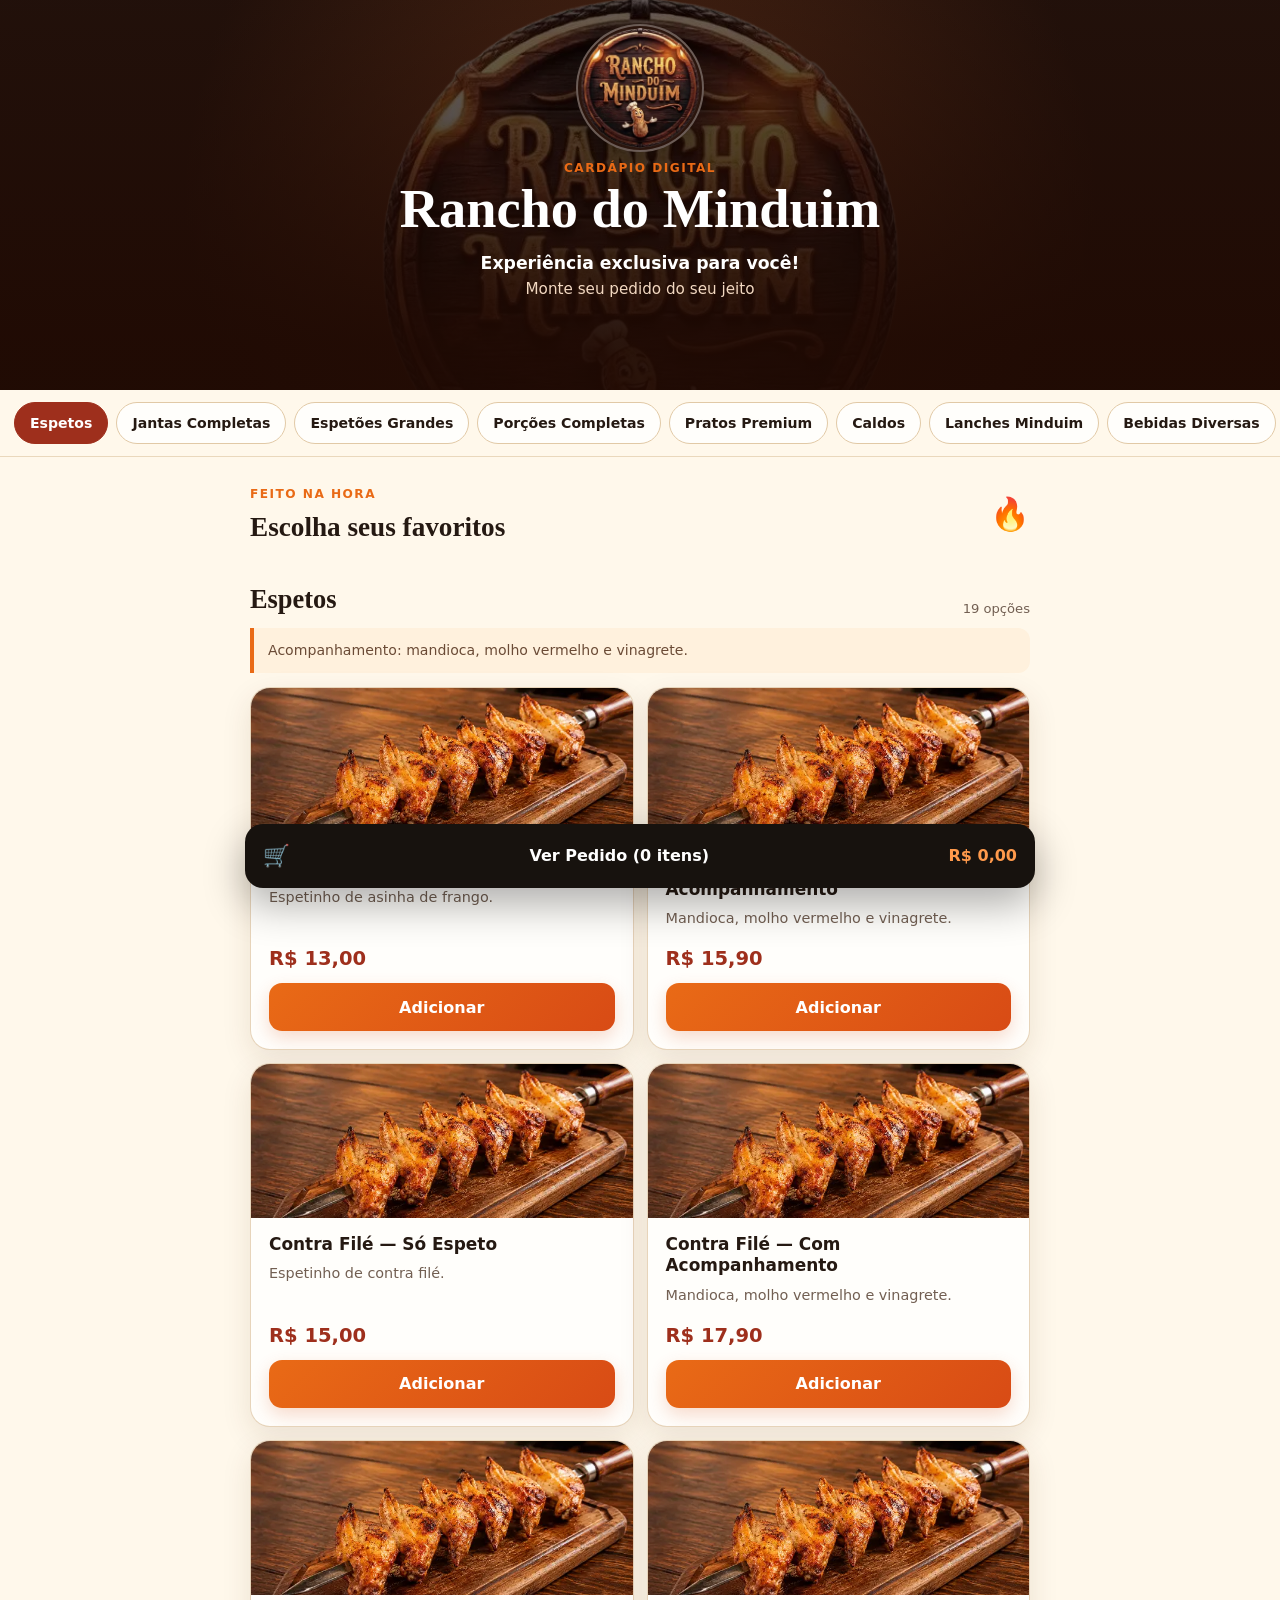
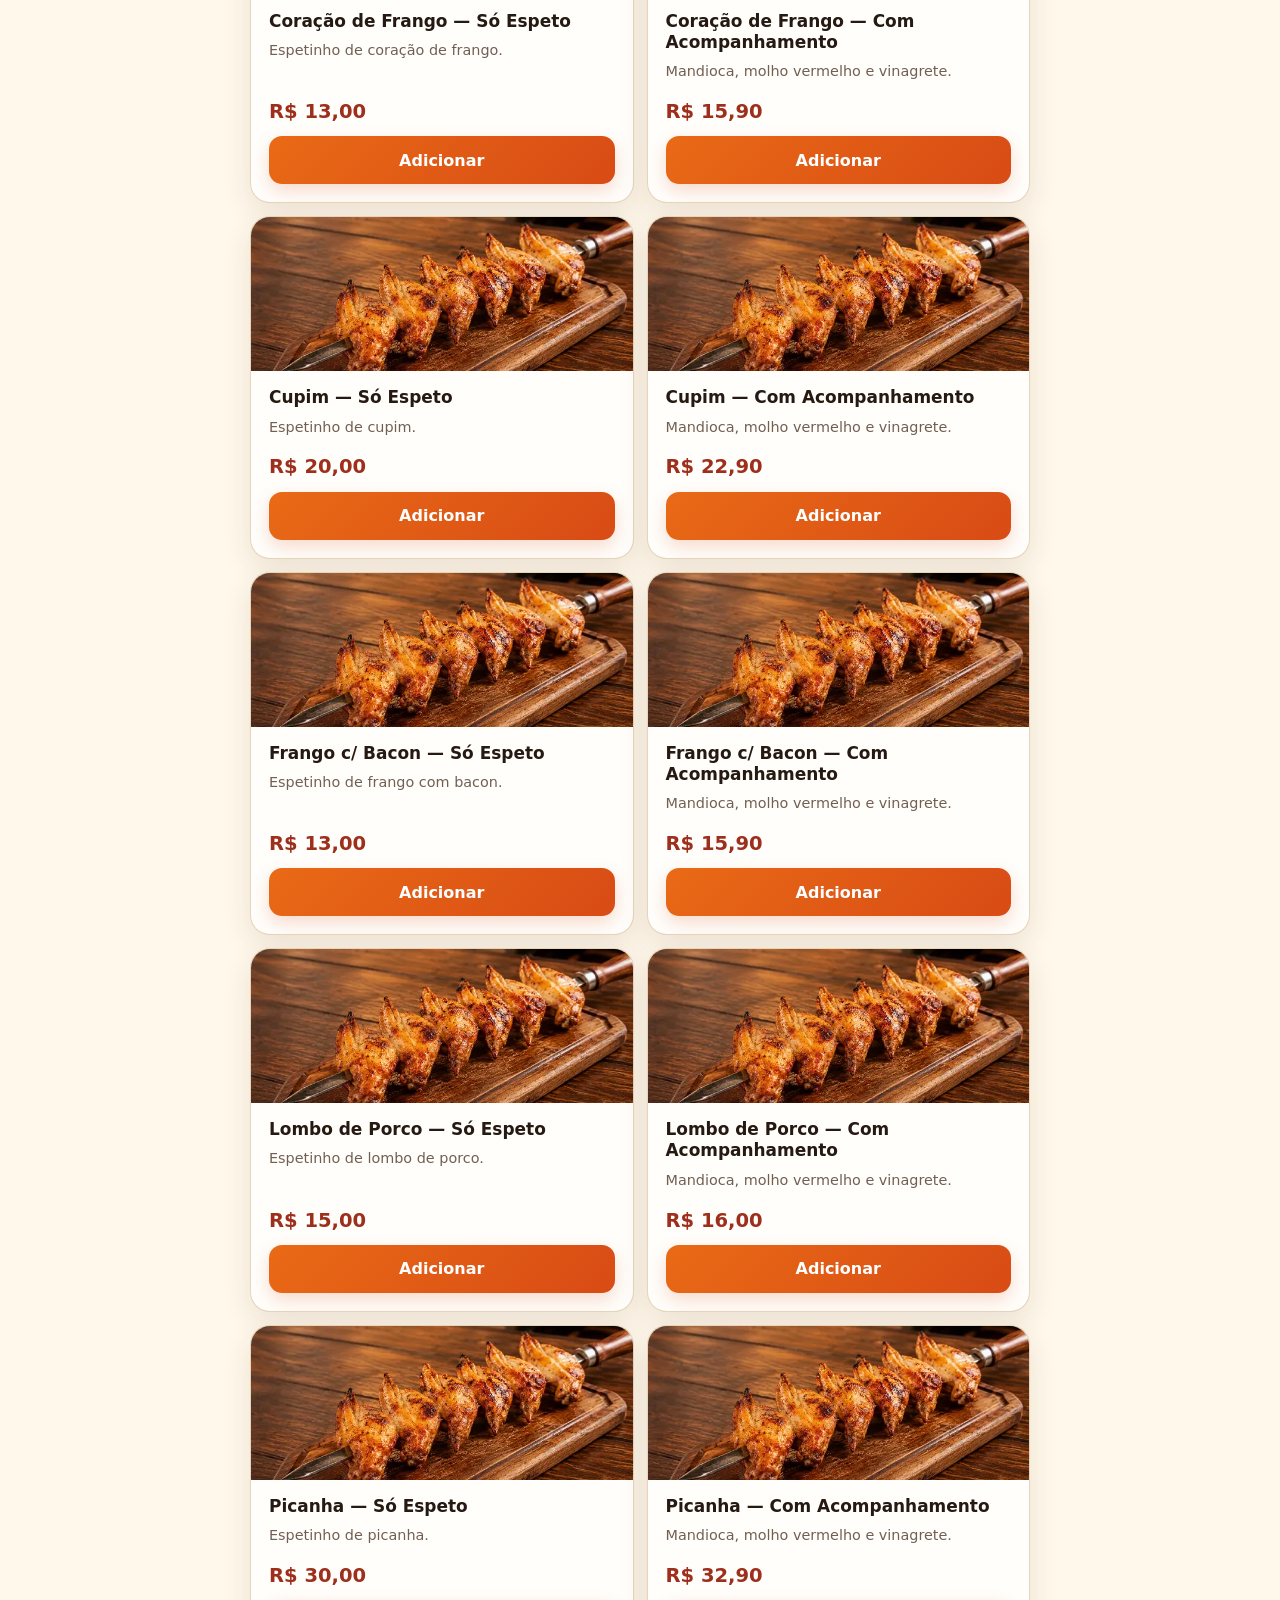
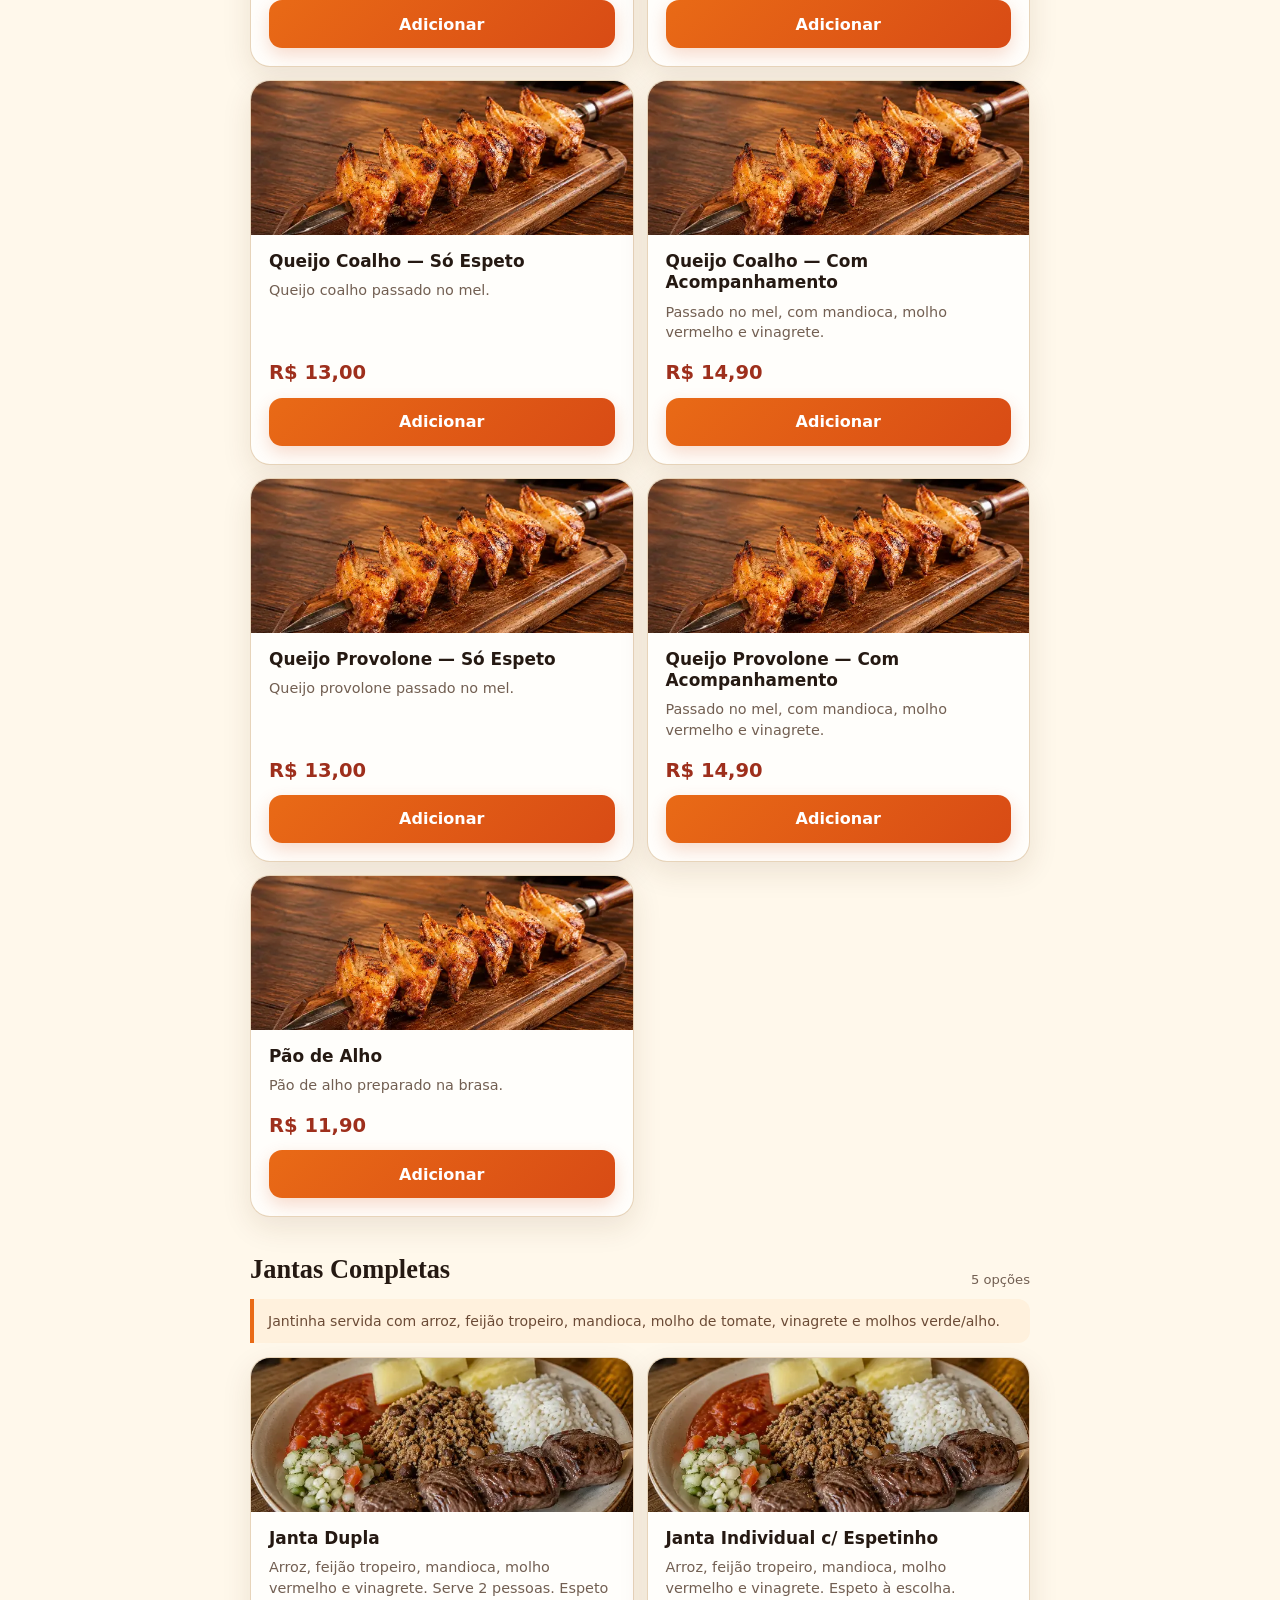
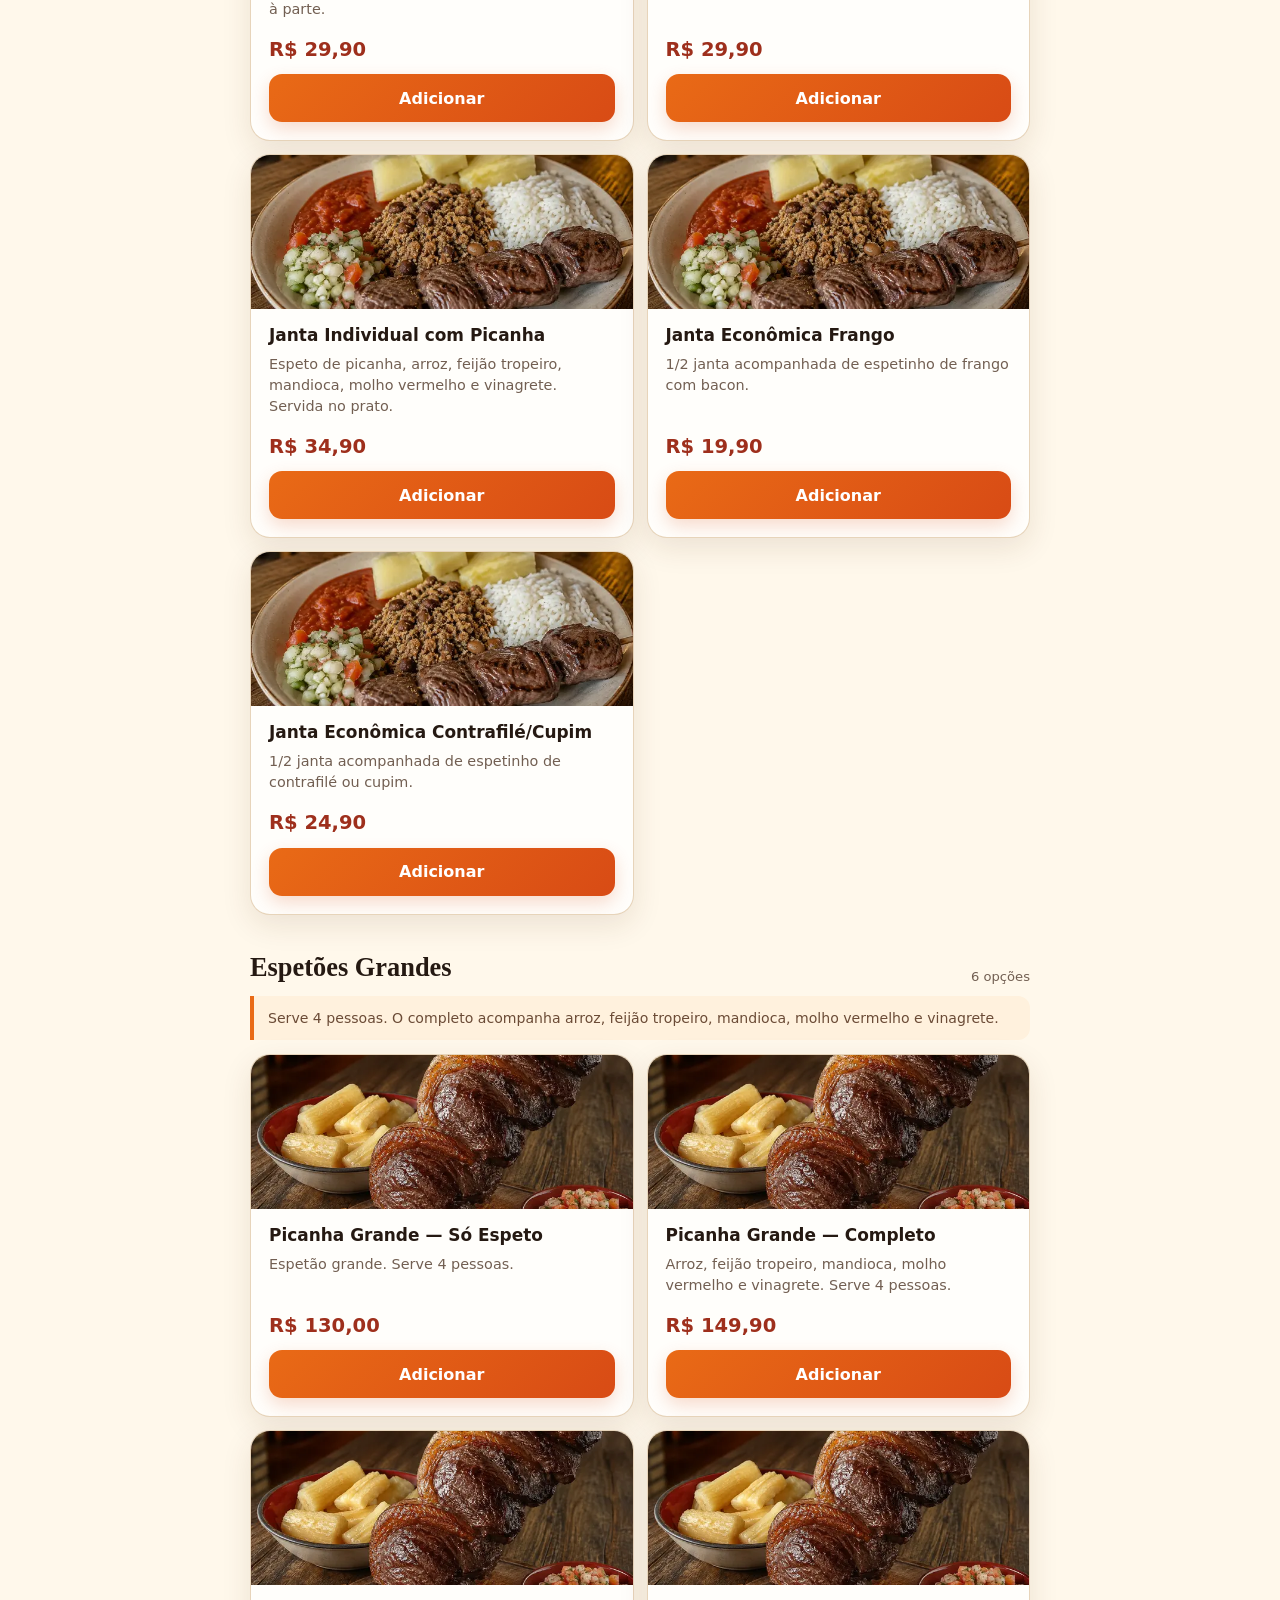
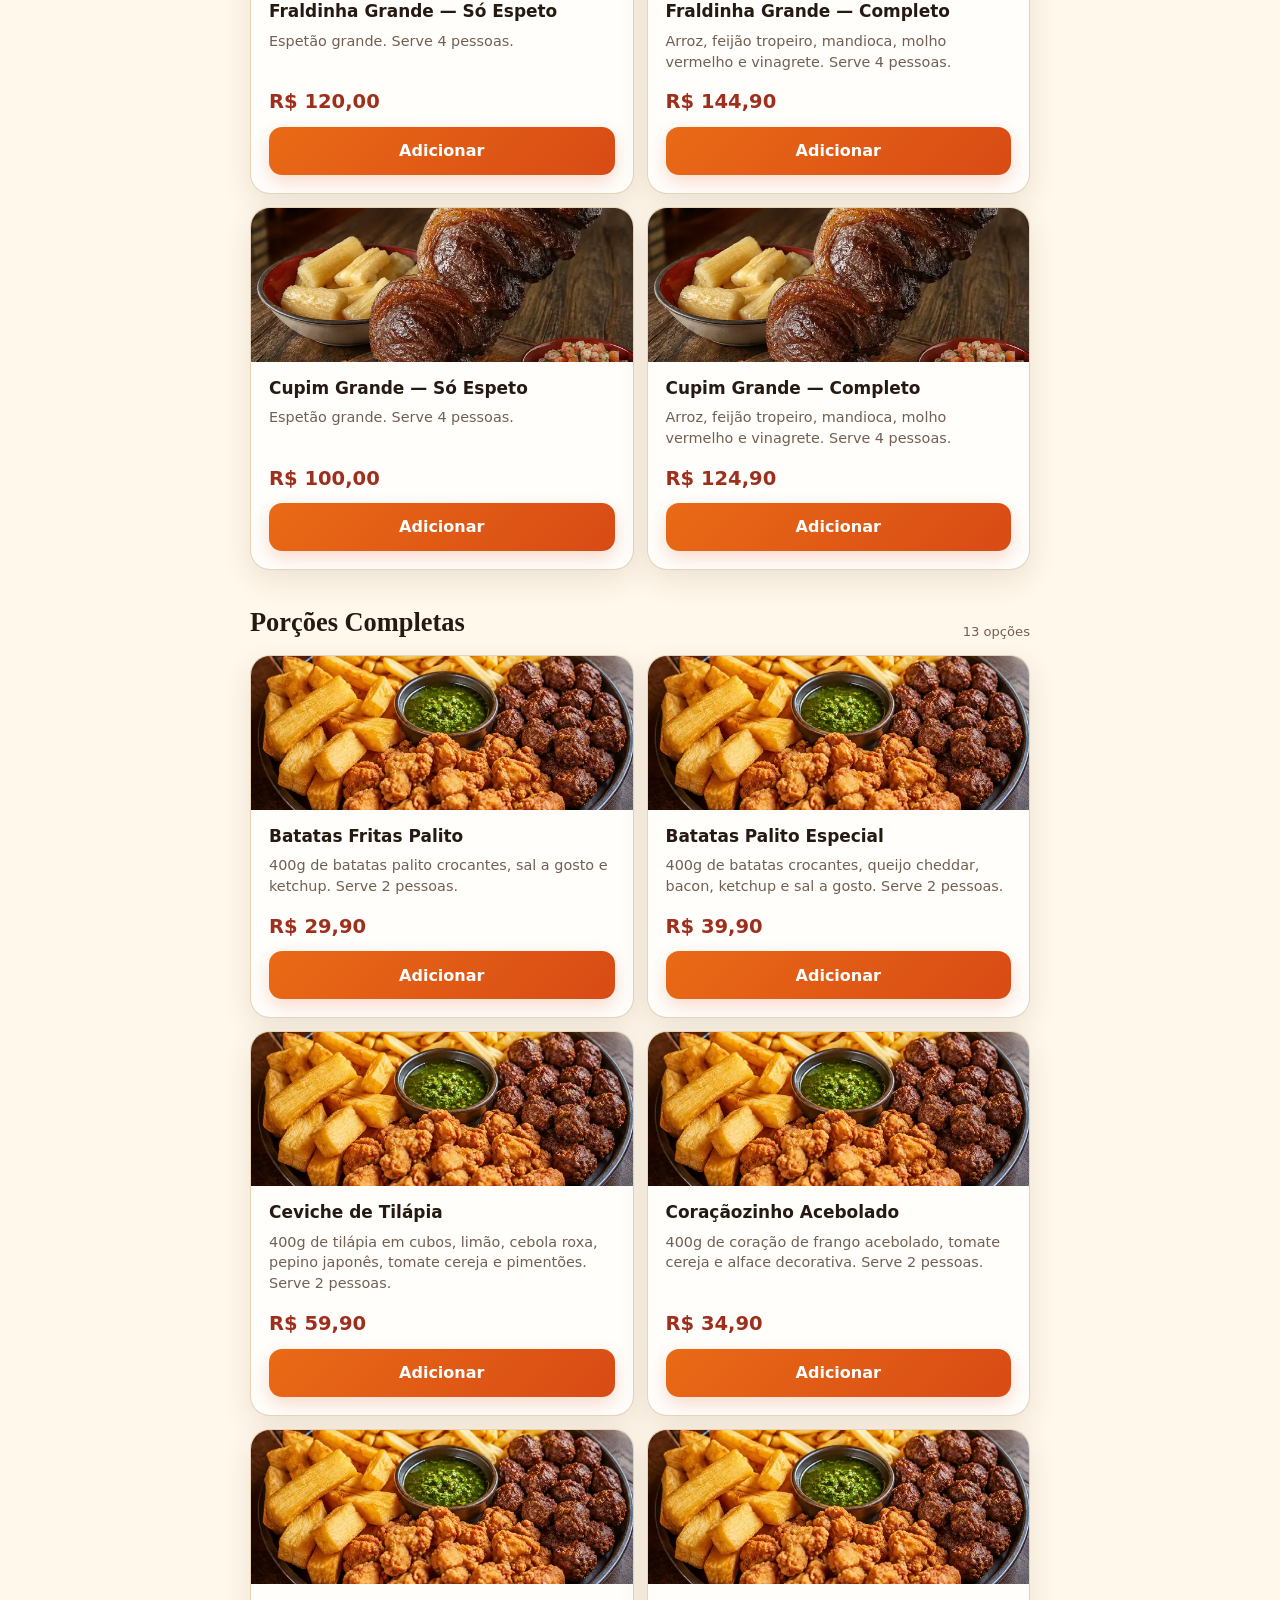
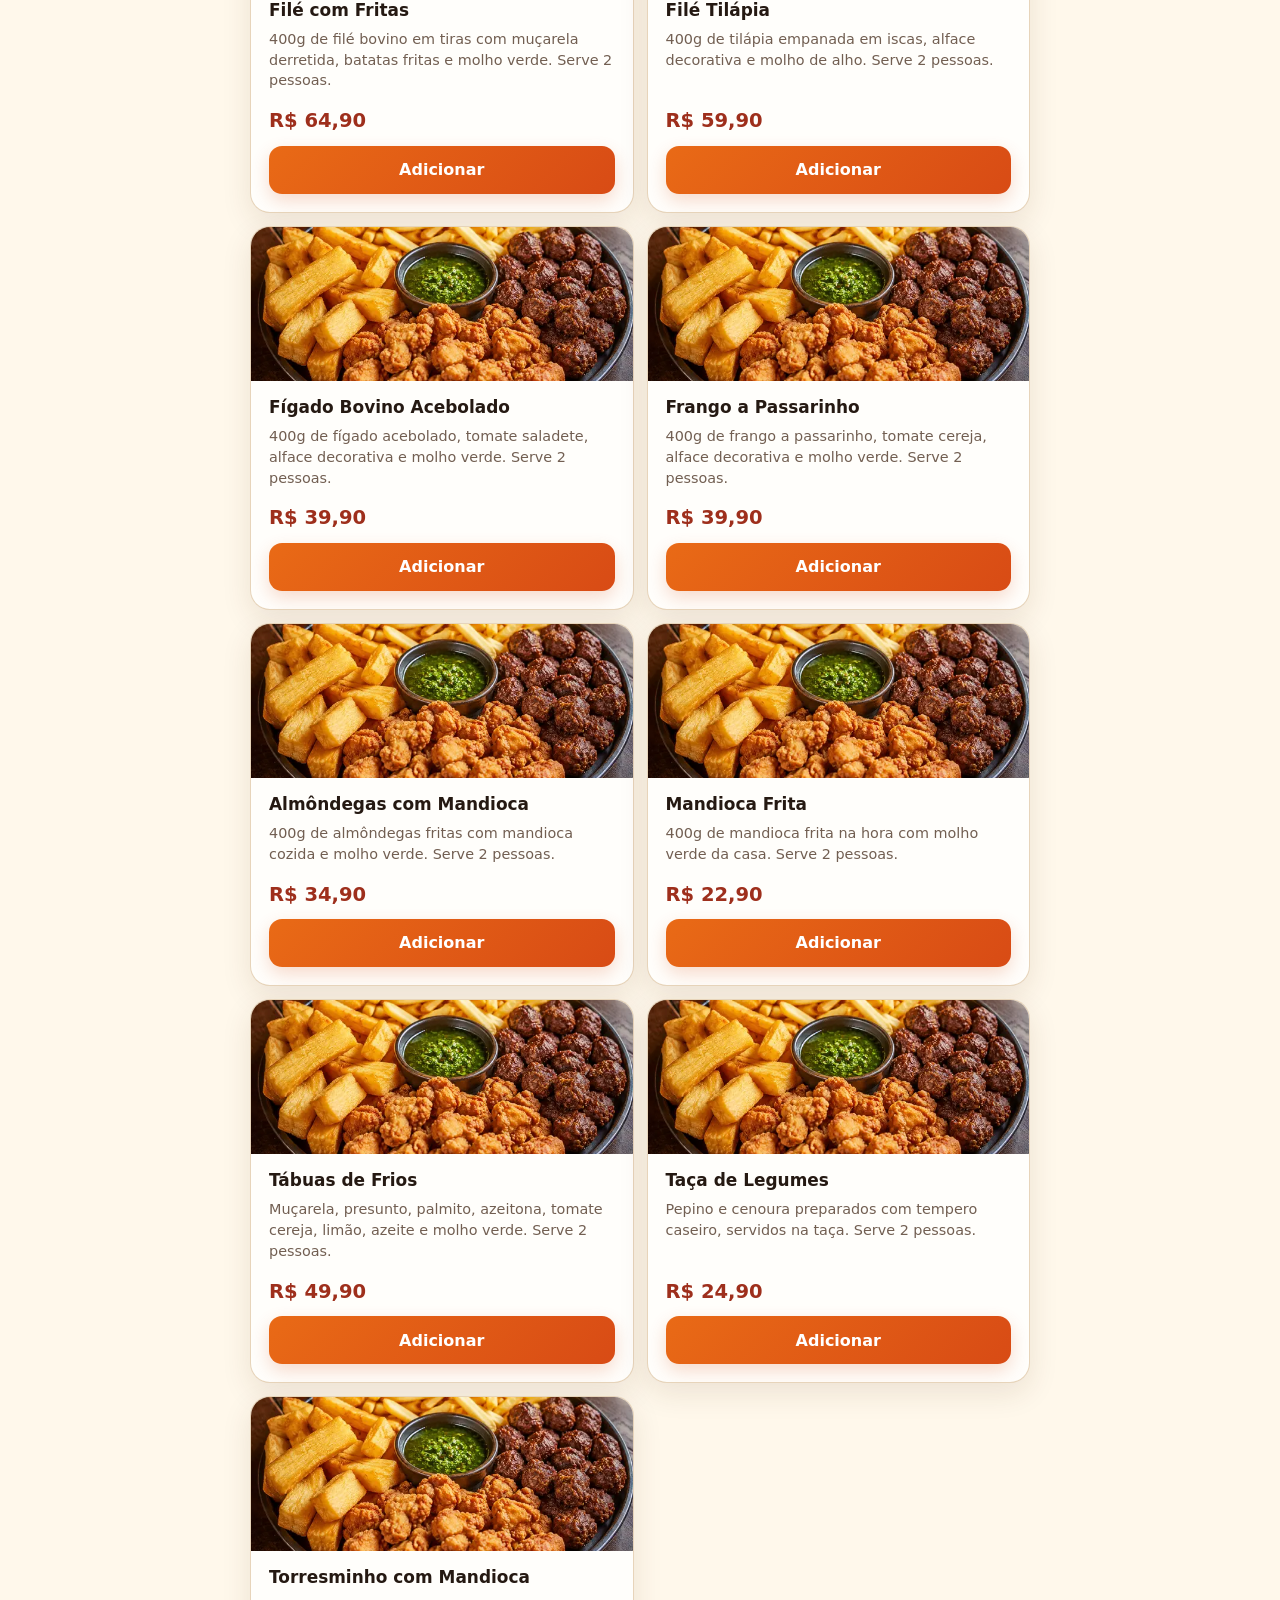
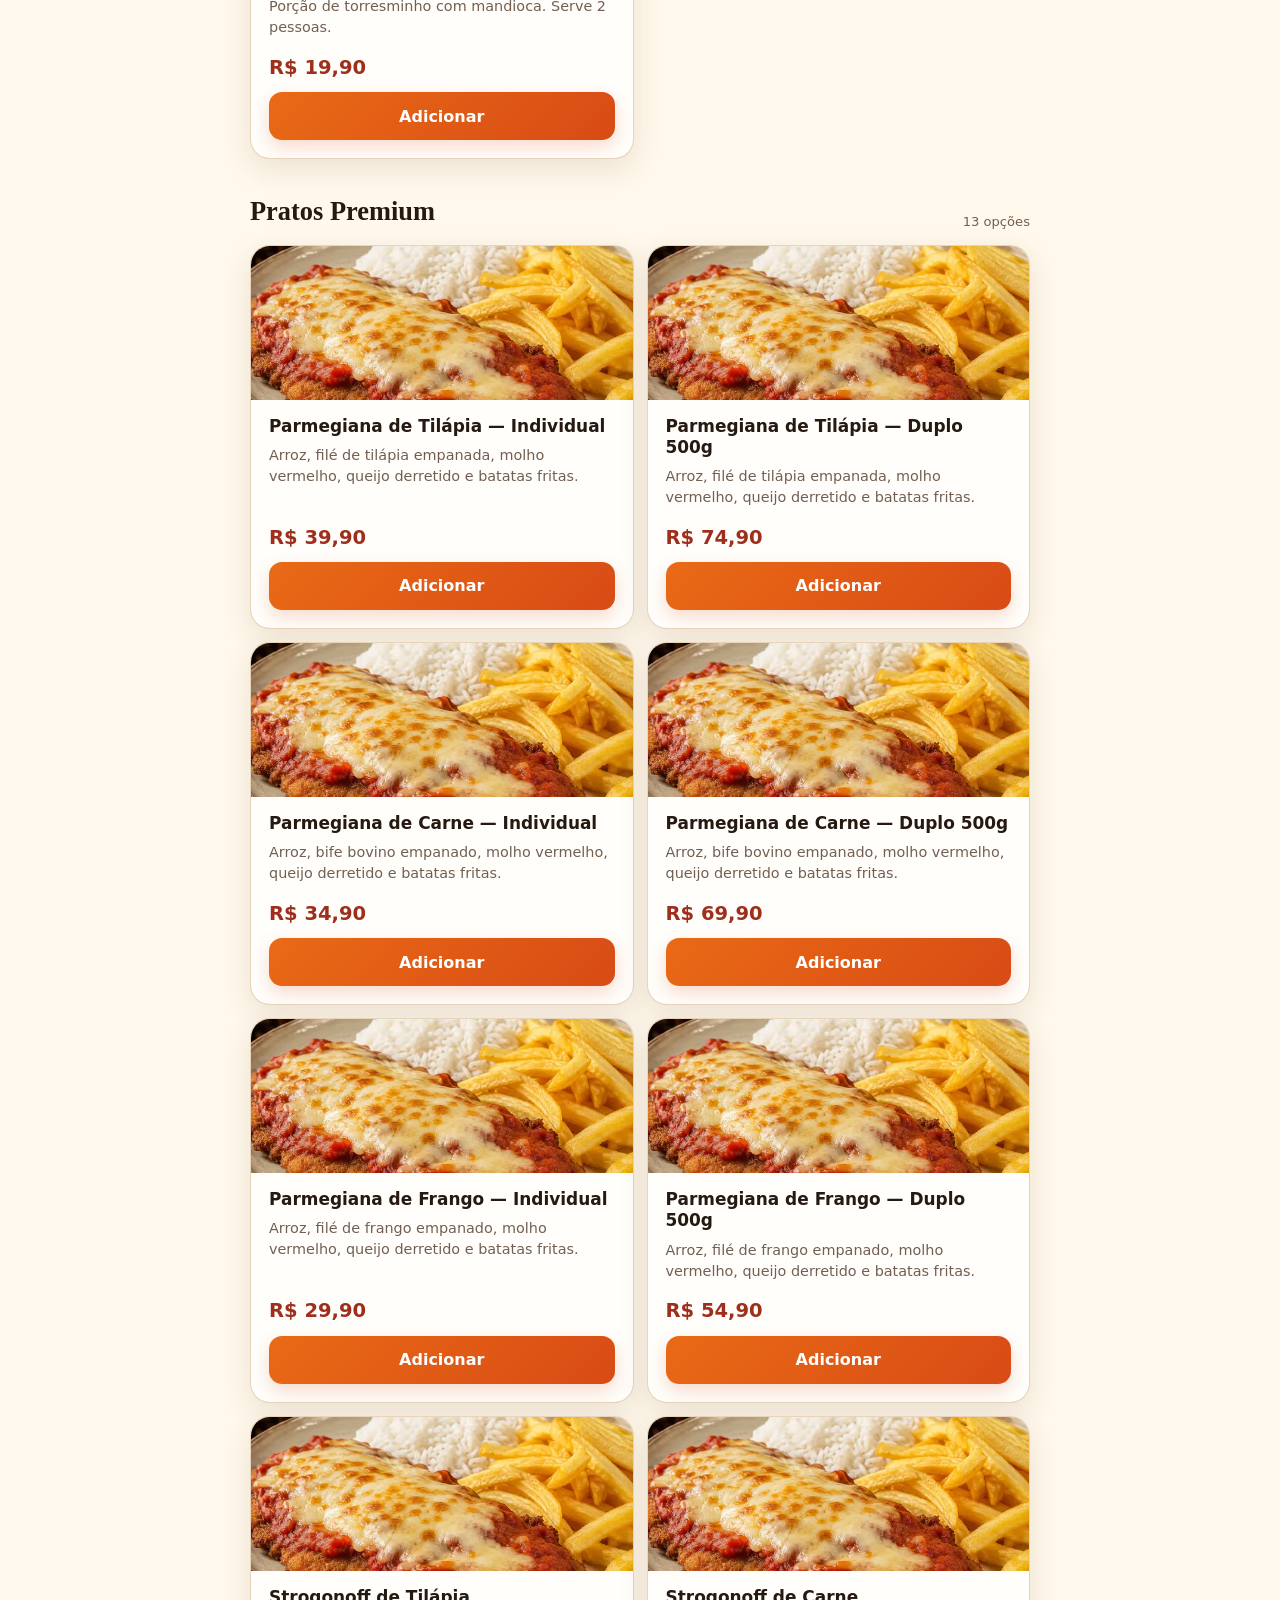
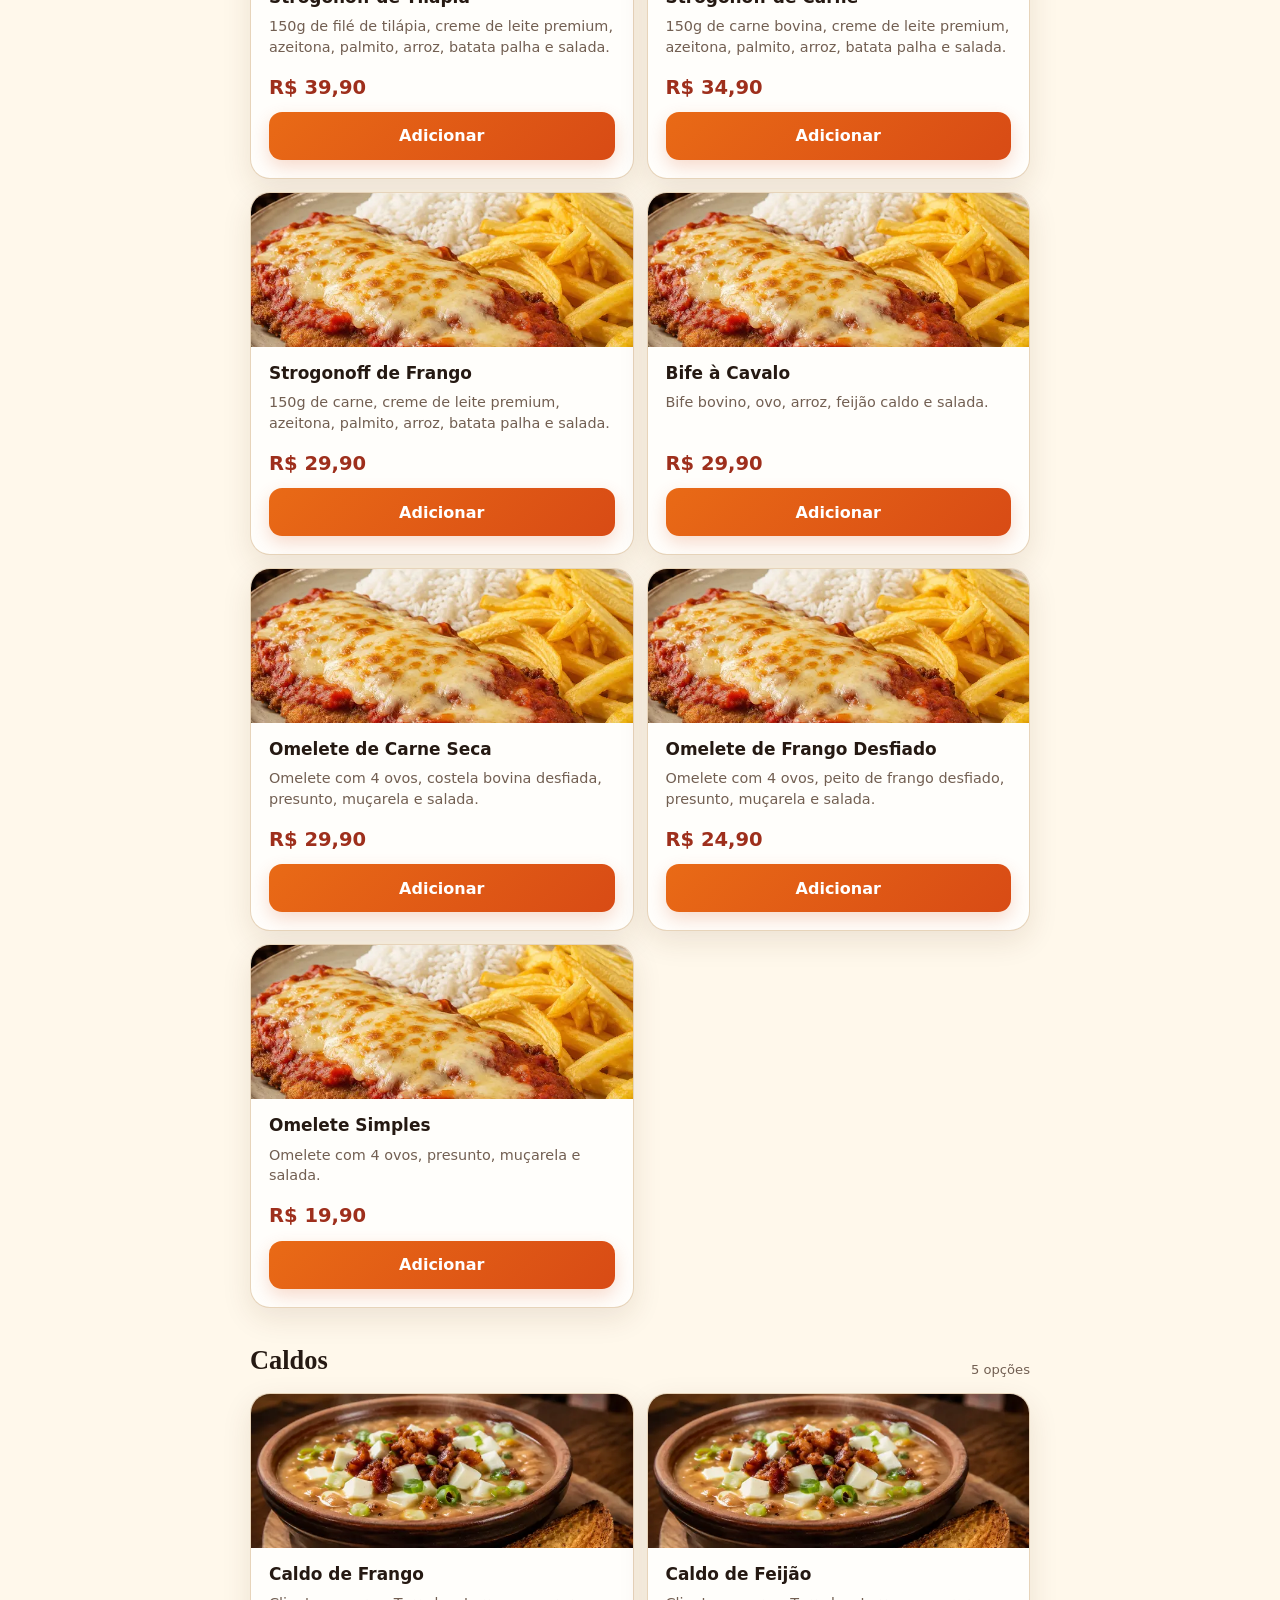
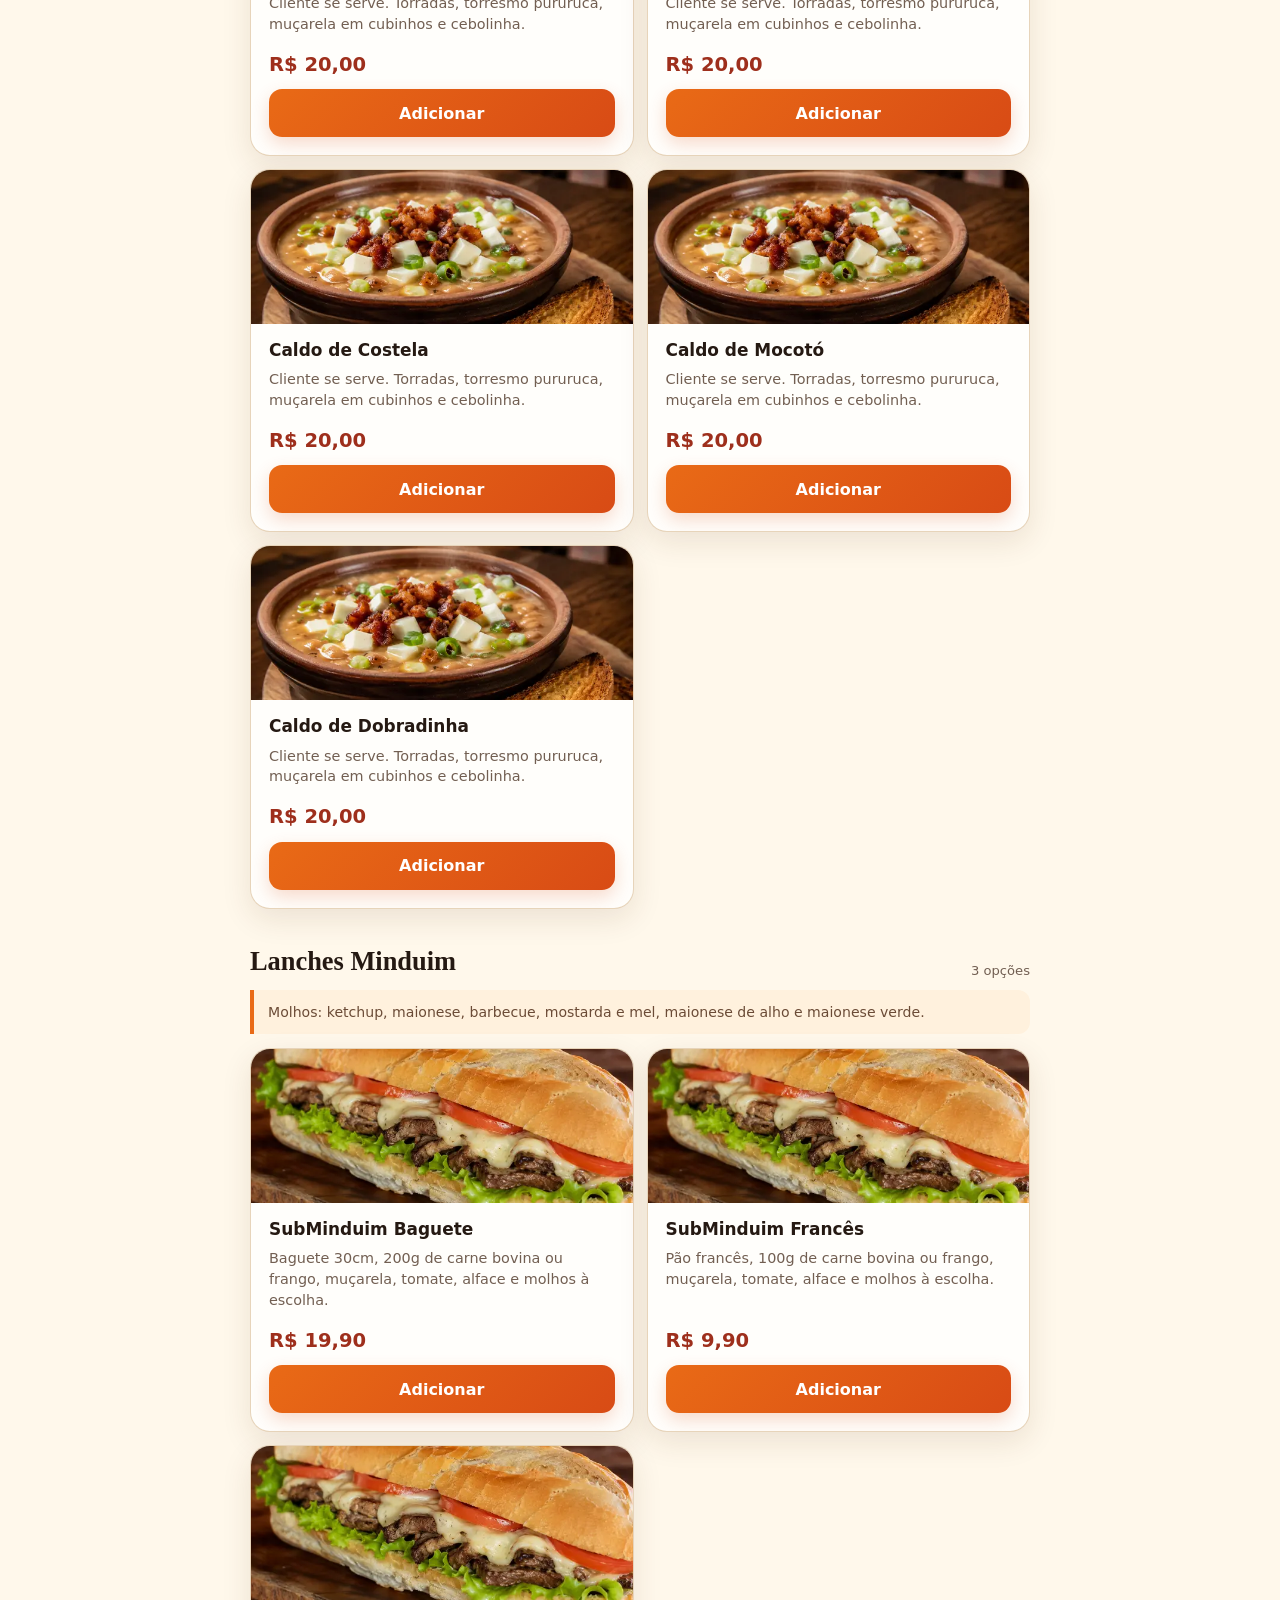
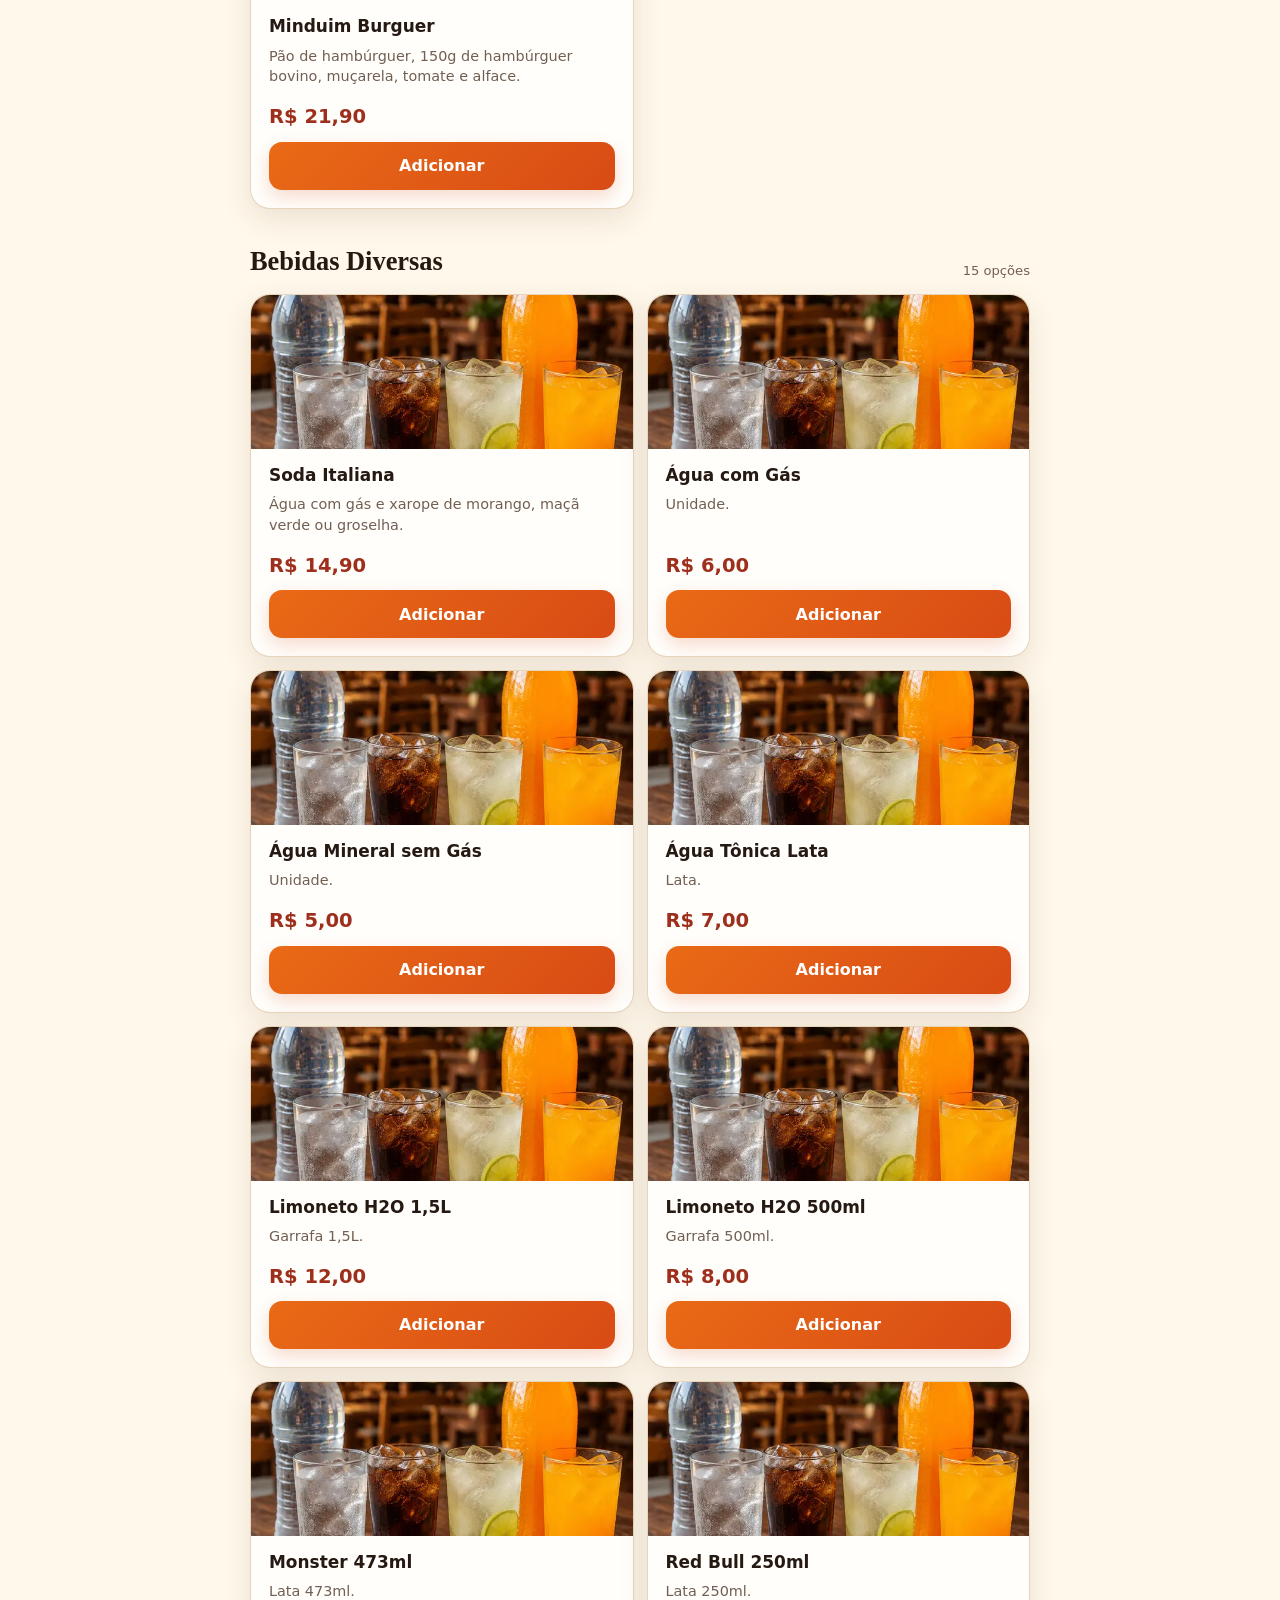
==== commit ecf9962b: "Add menu thumbnails and pickup ordering" ====
--- a/index.html
+++ b/index.html
@@ -52,8 +52,8 @@
           <div class="panel-heading"><div><span class="eyebrow">Para finalizar</span><h2>Seus dados</h2></div></div>
           <label>Nome completo<input name="name" type="text" autocomplete="name" required placeholder="Digite seu nome"></label>
           <label>Telefone<input id="customer-phone" name="phone" type="tel" inputmode="tel" autocomplete="tel" required placeholder="(64) 99999-9999"></label>
-          <label>E-mail<input name="email" type="email" autocomplete="email" required placeholder="voce@email.com"></label>
-          <label>Endereço<input name="address" type="text" autocomplete="street-address" required placeholder="Rua, número, bairro e referência"></label>
+          <label class="pickup-option"><input id="pickup-order" name="pickup" type="checkbox"><span><strong>Retirar no balcão</strong><small>Marque esta opção se não precisar de entrega.</small></span></label>
+          <label id="address-label">Endereço<input id="customer-address" name="address" type="text" autocomplete="street-address" required placeholder="Rua, número, bairro e referência"></label>
           <label>Observação <span>opcional</span><textarea name="note" rows="3" placeholder="Ex.: retirar cebola, ponto da carne..."></textarea></label>
           <p class="form-note">Confira os itens antes de confirmar. O WhatsApp abrirá com a mensagem pronta para você enviar.</p>
           <p class="form-status" id="form-status" role="alert" aria-live="assertive"></p>
--- a/styles.css
+++ b/styles.css
@@ -1,12 +1,12 @@
 :root{--red:#9e2f1c;--red-dark:#732012;--orange:#e96a16;--ink:#251912;--muted:#725f52;--cream:#fff8eb;--white:#fffefb;--green:#1d9d57;--line:#ead8bc;--shadow:0 10px 30px rgba(85,47,22,.11);--radius:20px}
 *{box-sizing:border-box}html{scroll-behavior:smooth}body{margin:0;min-width:320px;background:#efe3d0;color:var(--ink);font-family:Inter,ui-sans-serif,system-ui,-apple-system,BlinkMacSystemFont,"Segoe UI",sans-serif;font-size:16px;line-height:1.45}button,input,textarea{font:inherit}button,a{-webkit-tap-highlight-color:transparent}button{cursor:pointer}.screen{display:none;min-height:100dvh;background:var(--cream)}.screen.active{display:block}
-.brand-hero{position:relative;min-height:330px;overflow:hidden;background:#2a160d;color:#fff}.brand-image,.brand-overlay{position:absolute;inset:0}.brand-image img{width:100%;height:100%;object-fit:cover;object-position:center 12%;filter:saturate(.9) brightness(.48);transform:scale(1.08)}.brand-overlay{background:linear-gradient(180deg,rgba(24,10,4,.14),rgba(32,10,3,.88) 88%)}.brand-content{position:relative;z-index:1;padding:max(24px,env(safe-area-inset-top)) 20px 32px;text-align:center}.logo-crop{width:118px;height:95px;margin:0 auto 8px;overflow:hidden;border-radius:18px;border:2px solid rgba(255,255,255,.24);box-shadow:0 10px 30px rgba(0,0,0,.28)}.logo-crop img{width:330px;height:auto;transform:translate(-106px,-5px)}.kicker,.eyebrow{margin:0;color:var(--orange);font-size:.76rem;font-weight:900;letter-spacing:.12em;text-transform:uppercase}.brand-content h1,.simple-header h1,.confirmation-card h1{margin:4px 0;font-family:Georgia,"Times New Roman",serif;font-size:clamp(2rem,9vw,3.4rem);line-height:1.02}.headline{margin:14px 0 2px;font-size:1.08rem;font-weight:800}.subheadline{margin:0;color:#f2d8c1;font-size:.95rem}
+.brand-hero{position:relative;min-height:330px;overflow:hidden;background:#2a160d;color:#fff}.brand-image,.brand-overlay{position:absolute;inset:0}.brand-image{display:grid;place-items:center;background:radial-gradient(circle at center,#5b2d17 0,#24120c 68%)}.brand-image img{width:min(94vw,520px);height:min(94vw,520px);object-fit:contain;filter:saturate(.9) brightness(.52);transform:scale(1.05)}.brand-overlay{background:linear-gradient(180deg,rgba(24,10,4,.2),rgba(32,10,3,.9) 88%)}.brand-content{position:relative;z-index:1;padding:max(24px,env(safe-area-inset-top)) 20px 32px;text-align:center}.logo-crop{width:128px;height:128px;margin:0 auto 8px;overflow:hidden;border-radius:50%;border:2px solid rgba(255,255,255,.3);background:#2b150d;box-shadow:0 10px 30px rgba(0,0,0,.3)}.logo-crop img{width:100%;height:100%;object-fit:contain}.kicker,.eyebrow{margin:0;color:var(--orange);font-size:.76rem;font-weight:900;letter-spacing:.12em;text-transform:uppercase}.brand-content h1,.simple-header h1,.confirmation-card h1{margin:4px 0;font-family:Georgia,"Times New Roman",serif;font-size:clamp(2rem,9vw,3.4rem);line-height:1.02}.headline{margin:14px 0 2px;font-size:1.08rem;font-weight:800}.subheadline{margin:0;color:#f2d8c1;font-size:.95rem}
 .category-bar{position:sticky;top:0;z-index:20;display:flex;gap:8px;overflow-x:auto;scrollbar-width:none;padding:12px 14px;background:rgba(255,248,235,.96);border-bottom:1px solid var(--line);backdrop-filter:blur(12px)}.category-bar::-webkit-scrollbar{display:none}.category-chip{flex:0 0 auto;min-height:42px;padding:10px 15px;border:1px solid #e1c9a6;border-radius:999px;background:var(--white);color:var(--ink);font-size:.88rem;font-weight:800}.category-chip.active{background:var(--red);border-color:var(--red);color:#fff}
 .menu-content,.checkout-content{width:min(100%,820px);margin:0 auto;padding:24px 14px 124px}.menu-intro,.panel-heading{display:flex;align-items:center;justify-content:space-between;gap:14px}.menu-intro h2,.panel-heading h2,.category-section h2{margin:3px 0 0}.menu-intro h2{font-family:Georgia,serif;font-size:1.7rem}.flame{font-size:2rem}.category-section{scroll-margin-top:78px;padding-top:30px}.category-heading{display:flex;align-items:flex-end;justify-content:space-between;gap:12px;margin-bottom:14px}.category-heading h2{font-family:Georgia,serif;font-size:1.65rem}.category-heading span{color:var(--muted);font-size:.82rem}.category-description{margin:-4px 0 14px;padding:12px 14px;background:#fff1dd;border-left:4px solid var(--orange);color:#6b4b36;border-radius:0 12px 12px 0;font-size:.88rem}
-.product-grid{display:grid;grid-template-columns:1fr;gap:13px}.product-card{display:flex;flex-direction:column;min-height:188px;padding:18px;background:var(--white);border:1px solid rgba(220,194,156,.68);border-radius:var(--radius);box-shadow:var(--shadow)}.product-card h3{margin:0;font-size:1.06rem;line-height:1.25}.product-card p{margin:8px 0 16px;color:var(--muted);font-size:.9rem}.product-bottom{display:flex;flex-direction:column;align-items:stretch;gap:10px;margin-top:auto}.product-price{color:var(--red);font-size:1.22rem;font-weight:900}.add-button{width:100%;min-height:48px;border:0;border-radius:13px;background:linear-gradient(135deg,var(--orange),#d84b15);color:#fff;font-weight:900;box-shadow:0 7px 18px rgba(216,75,21,.2)}.add-button:active{transform:scale(.98)}.add-button:disabled{background:#d8cec1;color:#725f52;box-shadow:none;cursor:not-allowed}.adult-note{display:block;margin-top:7px;color:#9d351f;font-size:.76rem;font-weight:800}
+.product-grid{display:grid;grid-template-columns:1fr;gap:13px}.product-card{display:flex;flex-direction:column;min-height:188px;padding:0 18px 18px;overflow:hidden;background:var(--white);border:1px solid rgba(220,194,156,.68);border-radius:var(--radius);box-shadow:var(--shadow)}.product-image{width:calc(100% + 36px);height:154px;margin:0 -18px 16px;object-fit:cover;background:#ead8bc}.product-card h3{margin:0;font-size:1.06rem;line-height:1.25}.product-card p{margin:8px 0 16px;color:var(--muted);font-size:.9rem}.product-bottom{display:flex;flex-direction:column;align-items:stretch;gap:10px;margin-top:auto}.product-price{color:var(--red);font-size:1.22rem;font-weight:900}.add-button{width:100%;min-height:48px;border:0;border-radius:13px;background:linear-gradient(135deg,var(--orange),#d84b15);color:#fff;font-weight:900;box-shadow:0 7px 18px rgba(216,75,21,.2)}.add-button:active{transform:scale(.98)}.add-button:disabled{background:#d8cec1;color:#725f52;box-shadow:none;cursor:not-allowed}.adult-note{display:block;margin-top:7px;color:#9d351f;font-size:.76rem;font-weight:800}
 .cart-dock{position:fixed;left:max(14px,calc((100vw - 790px)/2));right:max(14px,calc((100vw - 790px)/2));bottom:max(12px,env(safe-area-inset-bottom));z-index:25;display:grid;grid-template-columns:auto 1fr auto;align-items:center;gap:10px;min-height:64px;padding:12px 18px;border:0;border-radius:18px;background:#17120e;color:#fff;box-shadow:0 16px 42px rgba(0,0,0,.32);font-weight:900}.cart-dock strong{color:#ff9a4c}.cart-icon{font-size:1.35rem}
 .simple-header{display:flex;align-items:center;gap:14px;padding:max(20px,env(safe-area-inset-top)) 16px 20px;background:linear-gradient(135deg,#2f160e,var(--red-dark));color:#fff}.simple-header .eyebrow{color:#ff9c54}.simple-header h1{font-size:1.9rem}.back-button{display:grid;place-items:center;flex:0 0 auto;width:48px;height:48px;border:1px solid rgba(255,255,255,.25);border-radius:14px;background:rgba(255,255,255,.08);color:#fff;font-size:1.55rem}.checkout-content{display:grid;gap:18px;padding-bottom:48px}.order-panel,.customer-form{padding:18px;background:var(--white);border:1px solid var(--line);border-radius:var(--radius);box-shadow:var(--shadow)}.panel-heading{margin-bottom:14px}.panel-heading h2{font-size:1.3rem}#cart-count-badge{padding:5px 9px;border-radius:999px;background:#fff0dd;color:var(--red);font-size:.78rem;font-weight:900}.empty-cart{padding:28px 8px;text-align:center;color:var(--muted)}.cart-item{display:grid;grid-template-columns:1fr auto;gap:12px;padding:16px 0;border-top:1px solid #eee1cf}.cart-item:first-child{border-top:0}.cart-item h3{margin:0;font-size:.98rem}.cart-item-price{margin-top:4px;color:var(--red);font-weight:900}.quantity-control{display:flex;align-items:center;gap:8px}.quantity-control button{display:grid;place-items:center;width:39px;height:39px;border:1px solid #e3ccb0;border-radius:12px;background:#fff8ee;color:var(--ink);font-size:1.2rem;font-weight:900}.quantity-control button.remove{color:var(--red)}.quantity-control span{min-width:22px;text-align:center;font-weight:900}.order-total{display:flex;justify-content:space-between;align-items:center;padding-top:18px;border-top:2px solid var(--ink);font-size:1.1rem;font-weight:900}.order-total strong{color:var(--red);font-size:1.45rem}
-.customer-form{display:grid;gap:14px}.customer-form label{display:grid;gap:7px;color:#49372c;font-size:.9rem;font-weight:800}.customer-form label span{color:var(--muted);font-size:.76rem;font-weight:600}.customer-form input,.customer-form textarea{width:100%;min-height:52px;padding:13px 14px;border:1px solid #d9c5aa;border-radius:13px;background:#fffcf7;color:var(--ink);outline:0}.customer-form textarea{min-height:94px;resize:vertical}.customer-form input:focus,.customer-form textarea:focus{border-color:var(--orange);box-shadow:0 0 0 3px rgba(233,106,22,.13)}.form-note{margin:2px 0;color:var(--muted);font-size:.82rem}.form-status{display:none;margin:0;padding:11px 13px;border-radius:11px;background:#fff0ed;color:#8f2518;font-size:.86rem;font-weight:800}.form-status.show{display:block}.primary-button,.whatsapp-button{display:flex;align-items:center;justify-content:center;width:100%;min-height:55px;border:0;border-radius:14px;background:linear-gradient(135deg,var(--red),#c8471d);color:#fff;font-weight:900;text-decoration:none;box-shadow:0 9px 22px rgba(158,47,28,.23)}.primary-button:disabled{opacity:.45;cursor:not-allowed}.text-button{min-height:48px;border:0;background:transparent;color:var(--red);font-weight:900}
+.customer-form{display:grid;gap:14px}.customer-form label{display:grid;gap:7px;color:#49372c;font-size:.9rem;font-weight:800}.customer-form label span{color:var(--muted);font-size:.76rem;font-weight:600}.customer-form input,.customer-form textarea{width:100%;min-height:52px;padding:13px 14px;border:1px solid #d9c5aa;border-radius:13px;background:#fffcf7;color:var(--ink);outline:0}.customer-form textarea{min-height:94px;resize:vertical}.customer-form input:focus,.customer-form textarea:focus{border-color:var(--orange);box-shadow:0 0 0 3px rgba(233,106,22,.13)}.customer-form .pickup-option{display:flex;align-items:center;gap:12px;padding:14px;border:1px solid #e2c9a7;border-radius:14px;background:#fff5e5;cursor:pointer}.pickup-option input{width:24px;height:24px;min-height:24px;flex:0 0 auto;accent-color:var(--red)}.pickup-option span{display:grid;gap:2px;font-size:.92rem}.pickup-option small{color:var(--muted);font-size:.78rem;font-weight:600}.address-disabled{display:none!important}.form-note{margin:2px 0;color:var(--muted);font-size:.82rem}.form-status{display:none;margin:0;padding:11px 13px;border-radius:11px;background:#fff0ed;color:#8f2518;font-size:.86rem;font-weight:800}.form-status.show{display:block}.primary-button,.whatsapp-button{display:flex;align-items:center;justify-content:center;width:100%;min-height:55px;border:0;border-radius:14px;background:linear-gradient(135deg,var(--red),#c8471d);color:#fff;font-weight:900;text-decoration:none;box-shadow:0 9px 22px rgba(158,47,28,.23)}.primary-button:disabled{opacity:.45;cursor:not-allowed}.text-button{min-height:48px;border:0;background:transparent;color:var(--red);font-weight:900}
 .confirmation-screen{display:none;place-items:center;padding:20px;background:radial-gradient(circle at 50% 10%,#fff,#f3e4cd 70%)}.confirmation-screen.active{display:grid}.confirmation-card{width:min(100%,460px);padding:34px 22px;border-radius:26px;background:var(--white);border:1px solid var(--line);box-shadow:0 20px 60px rgba(91,52,25,.16);text-align:center}.check-icon{display:grid;place-items:center;width:86px;height:86px;margin:0 auto 20px;border-radius:50%;background:#def7e8;color:var(--green);font-size:3rem;font-weight:900;box-shadow:inset 0 0 0 8px #eefbf3}.confirmation-card h1{font-size:2.45rem}.confirmation-card>p{color:var(--muted)}.order-number{margin:15px 0;color:var(--red)!important;font-size:1.85rem;font-weight:900;letter-spacing:.06em}.whatsapp-button{margin:24px 0 12px;background:var(--green);box-shadow:0 9px 22px rgba(29,157,87,.22)}
 .toast{position:fixed;left:50%;bottom:96px;z-index:50;transform:translate(-50%,20px);width:max-content;max-width:calc(100% - 32px);padding:12px 17px;border-radius:999px;background:#17120e;color:#fff;font-size:.9rem;font-weight:800;opacity:0;pointer-events:none;transition:opacity .2s ease,transform .2s ease}.toast.show{opacity:1;transform:translate(-50%,0)}
 @media(min-width:620px){.product-grid{grid-template-columns:repeat(2,minmax(0,1fr))}.menu-content{padding-inline:20px}.brand-hero{min-height:390px}.checkout-content{grid-template-columns:.9fr 1.1fr;align-items:start;padding-inline:20px}}
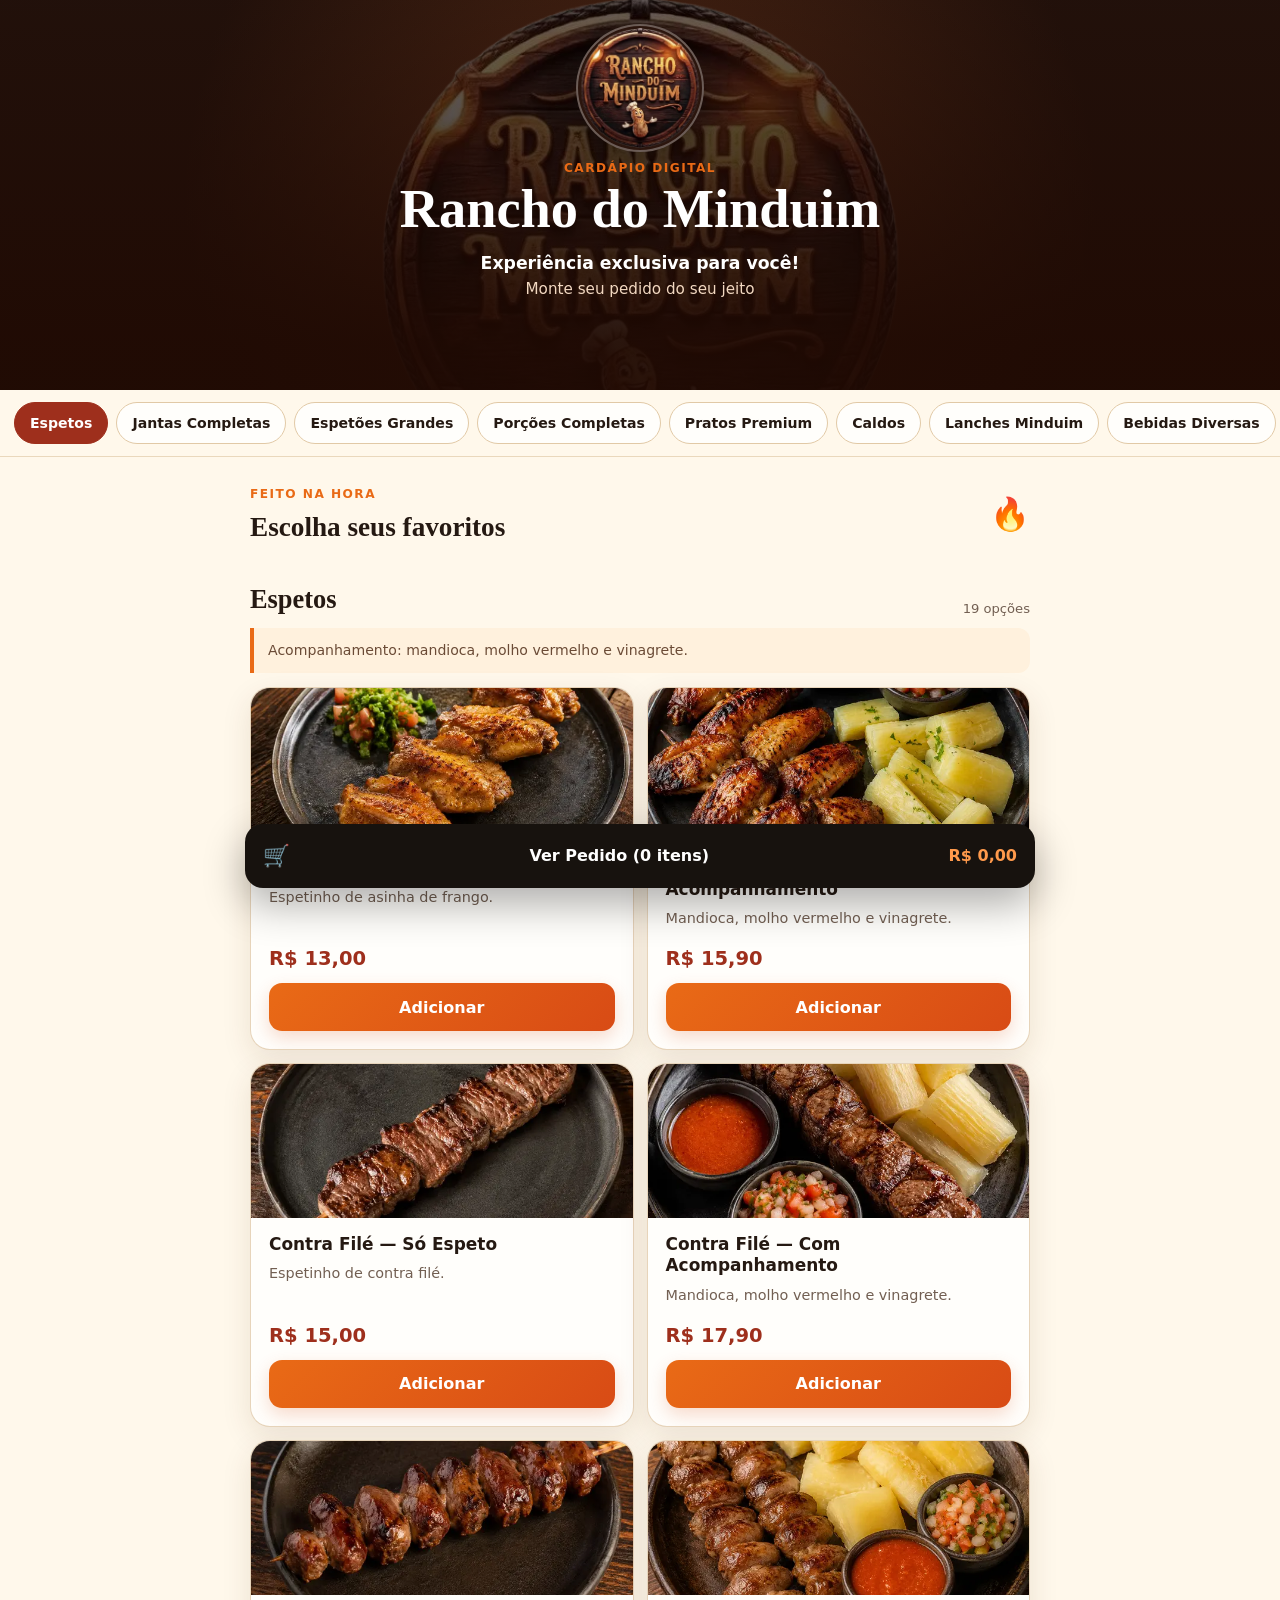
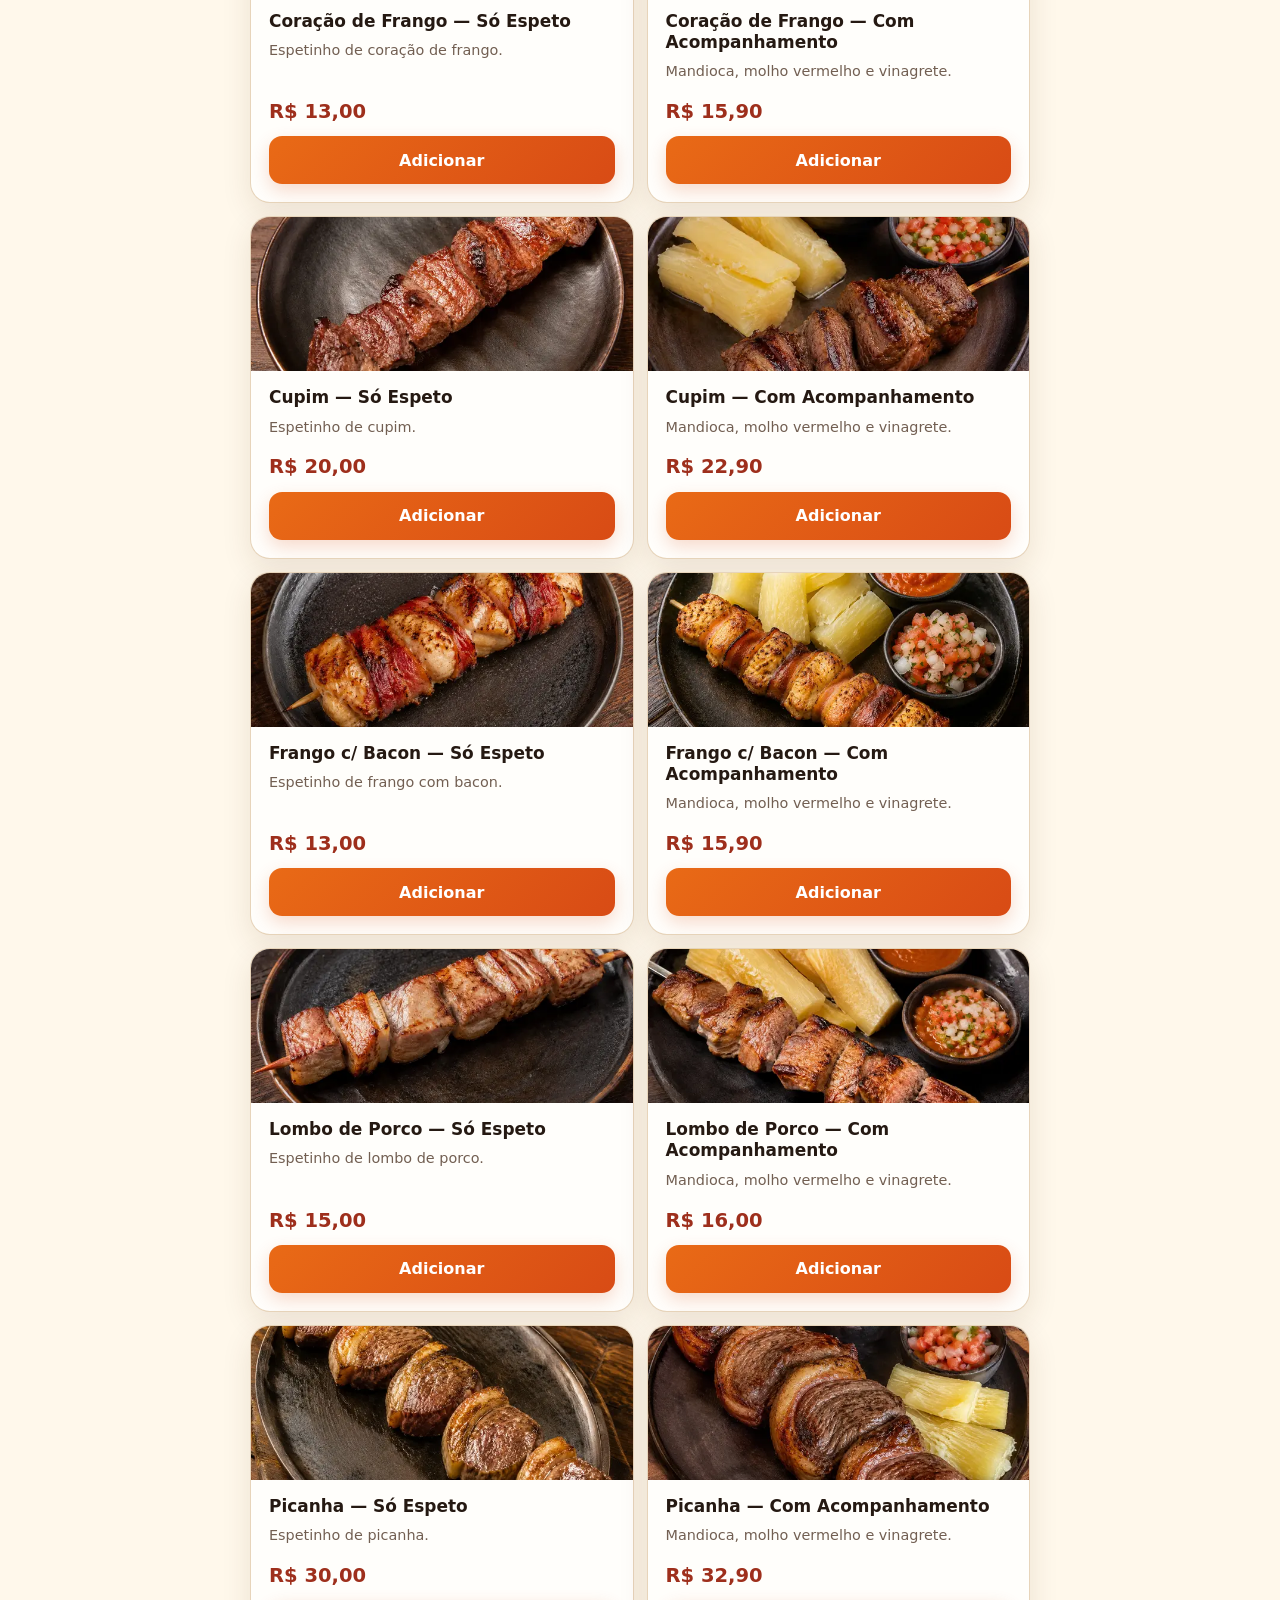
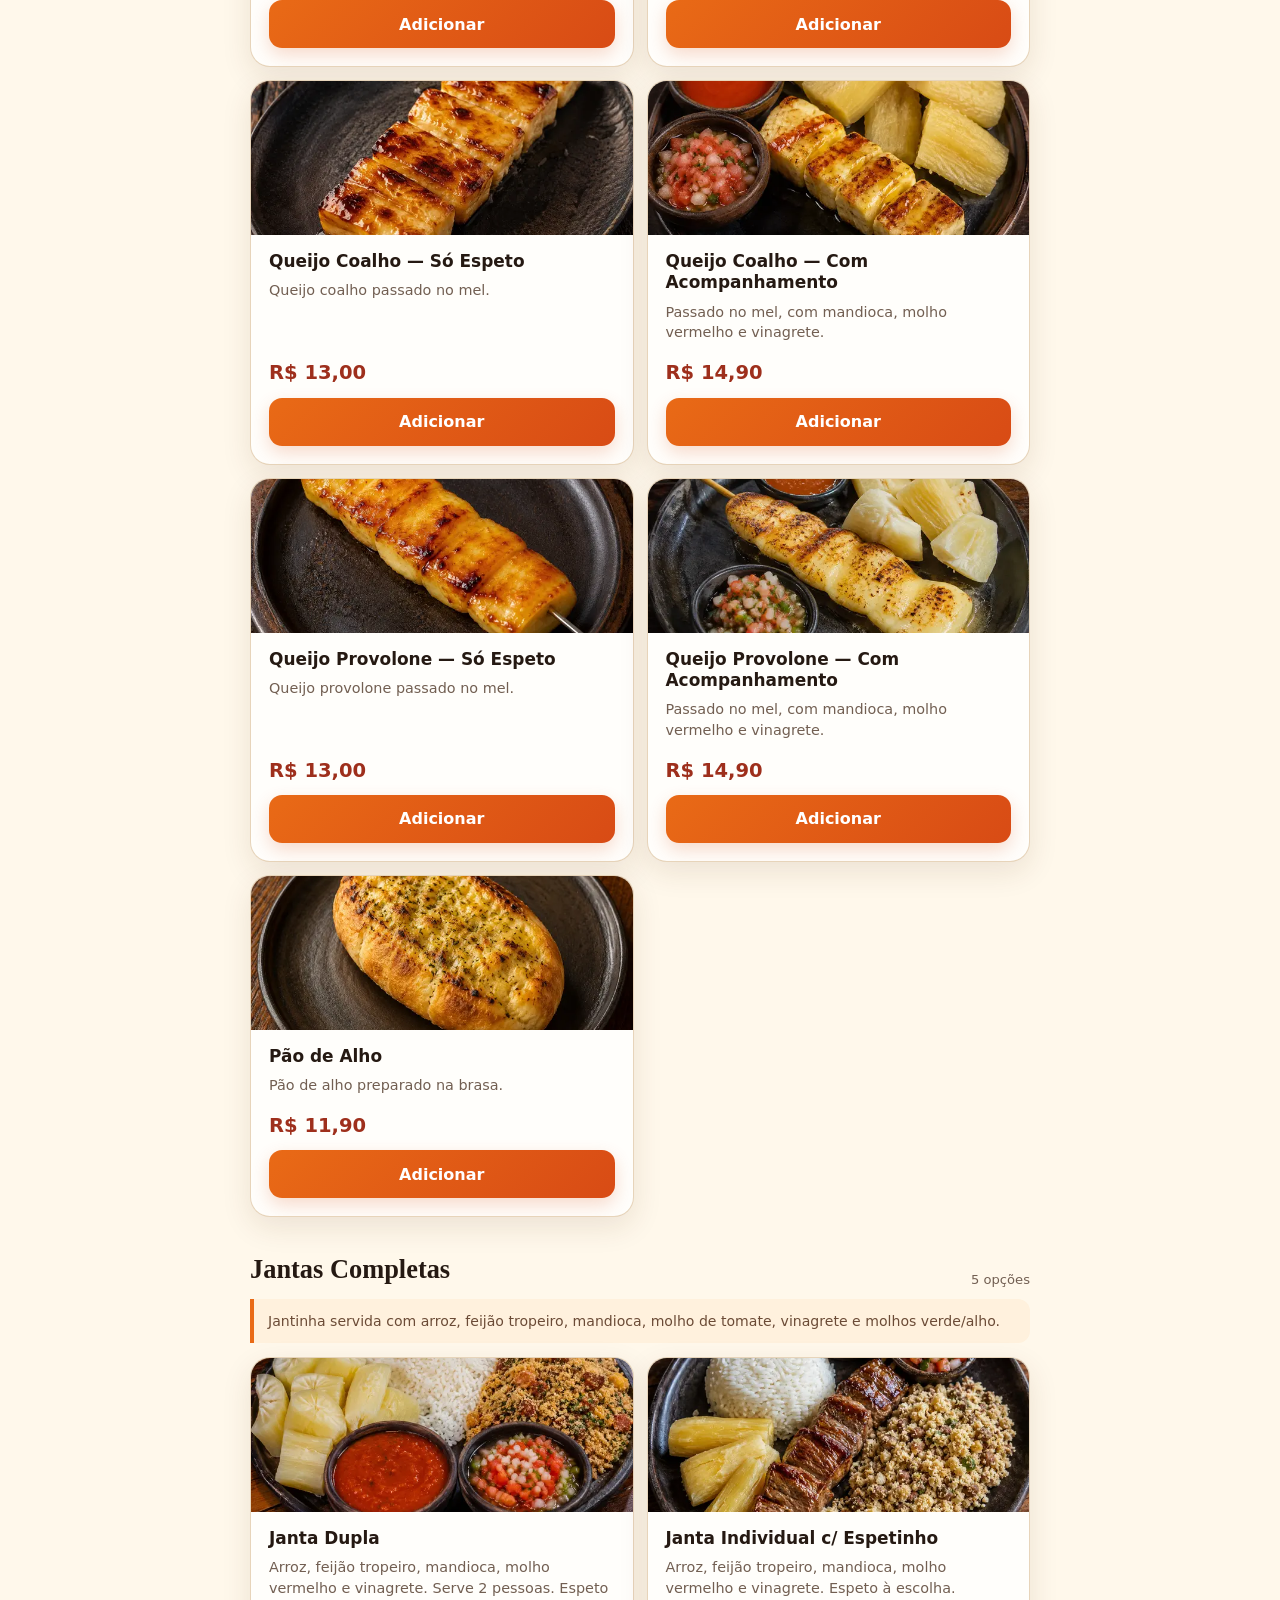
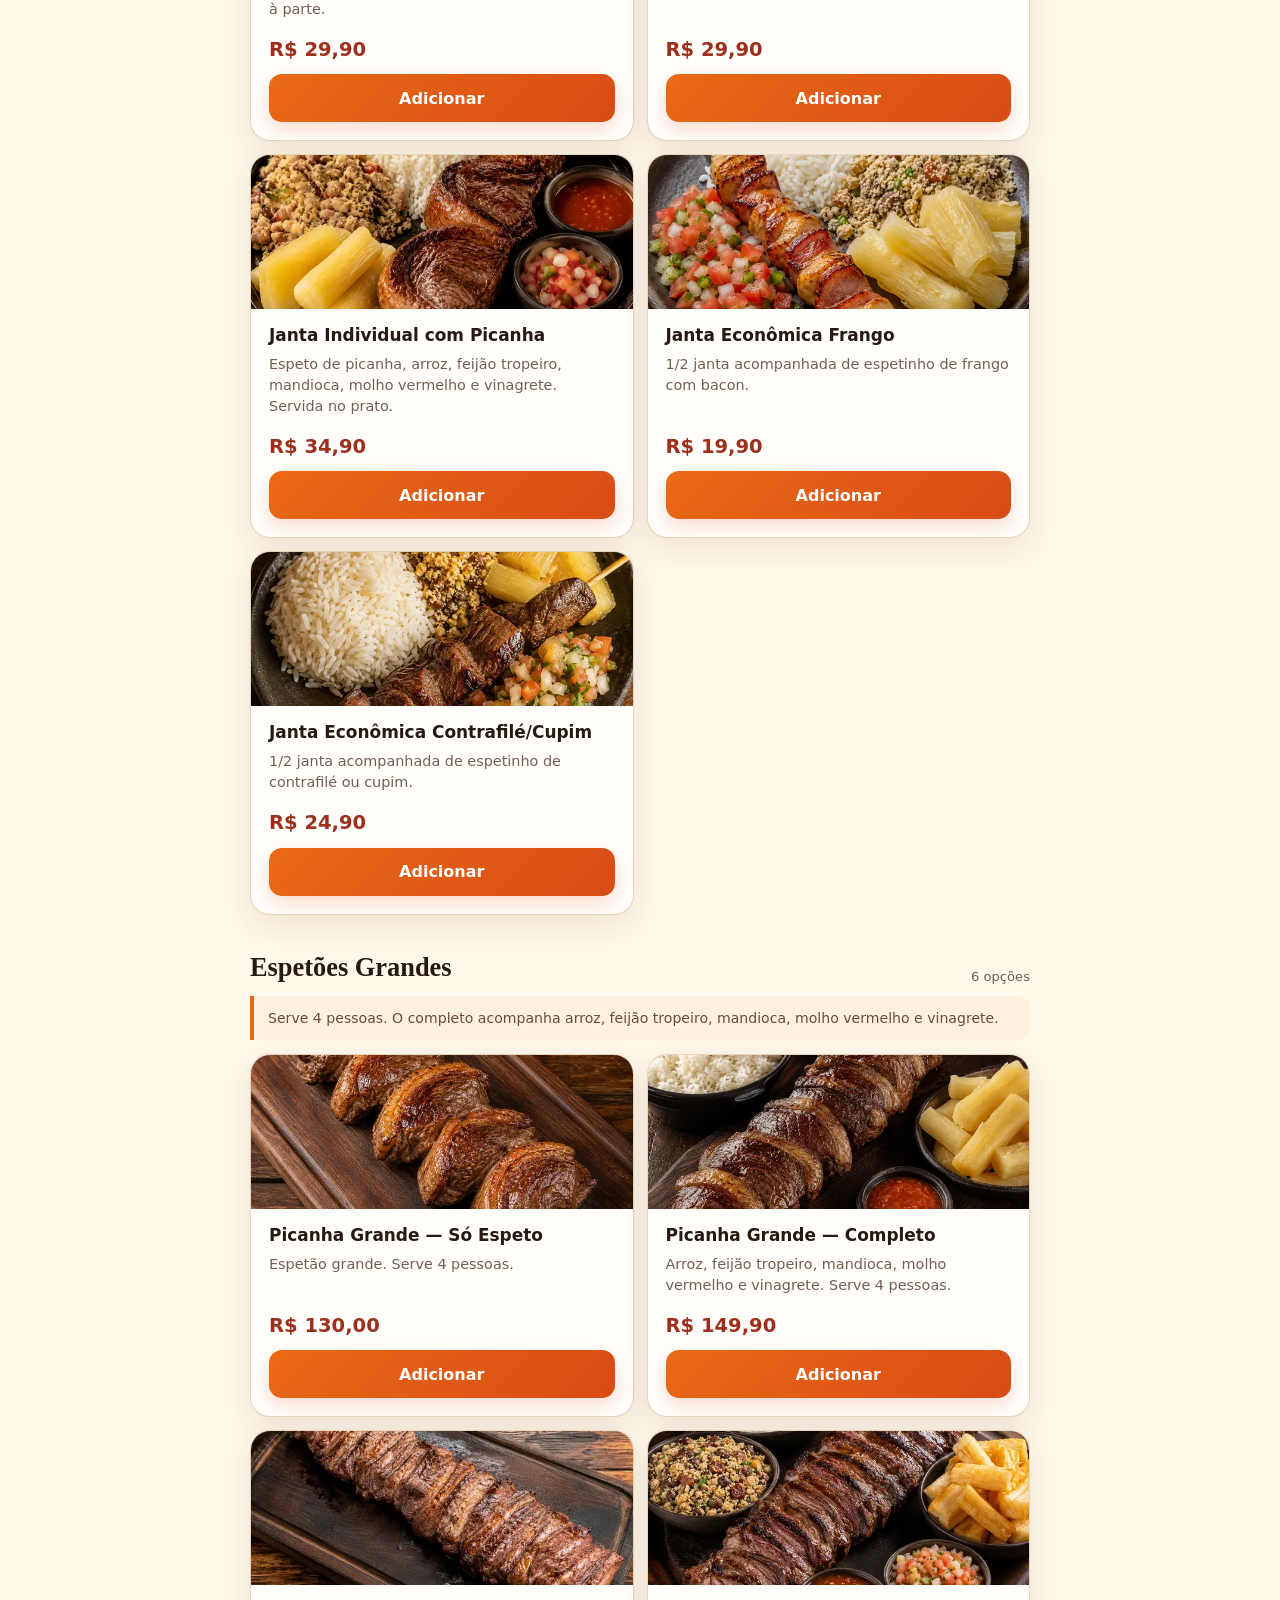
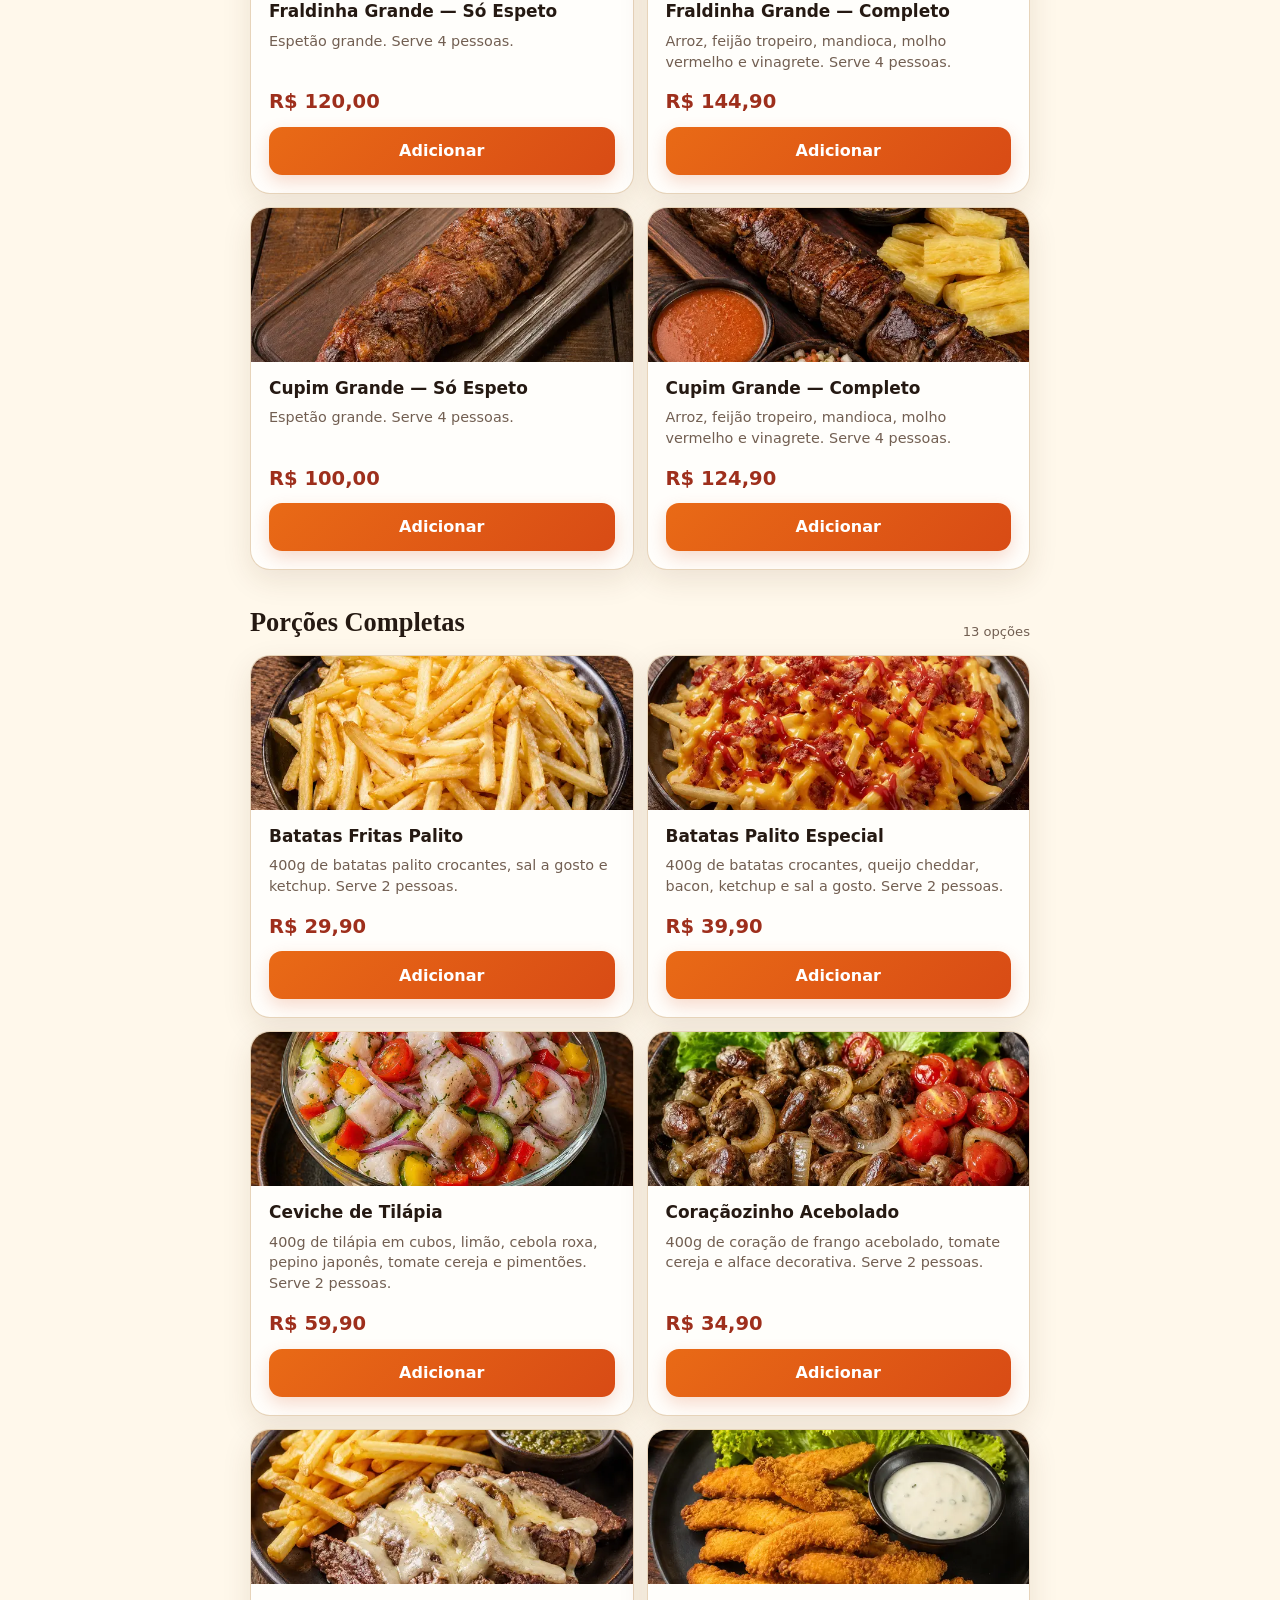
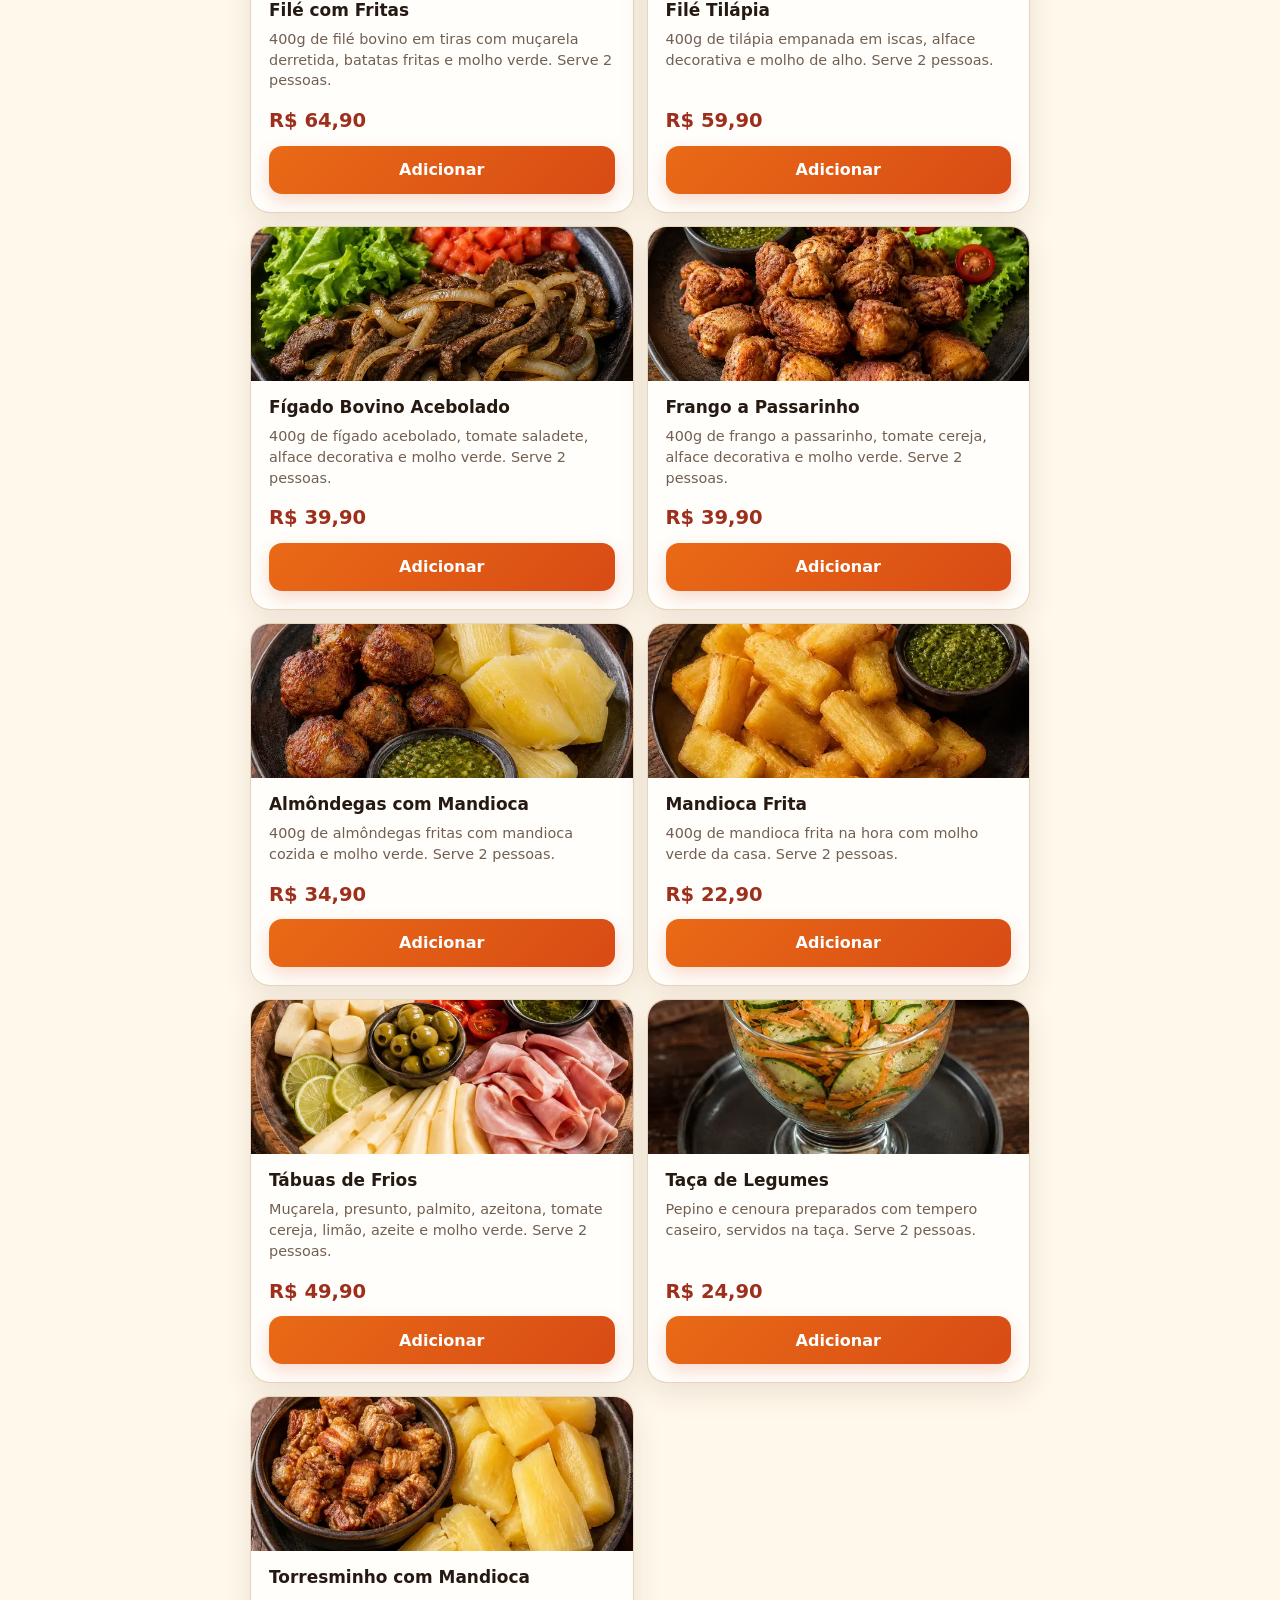
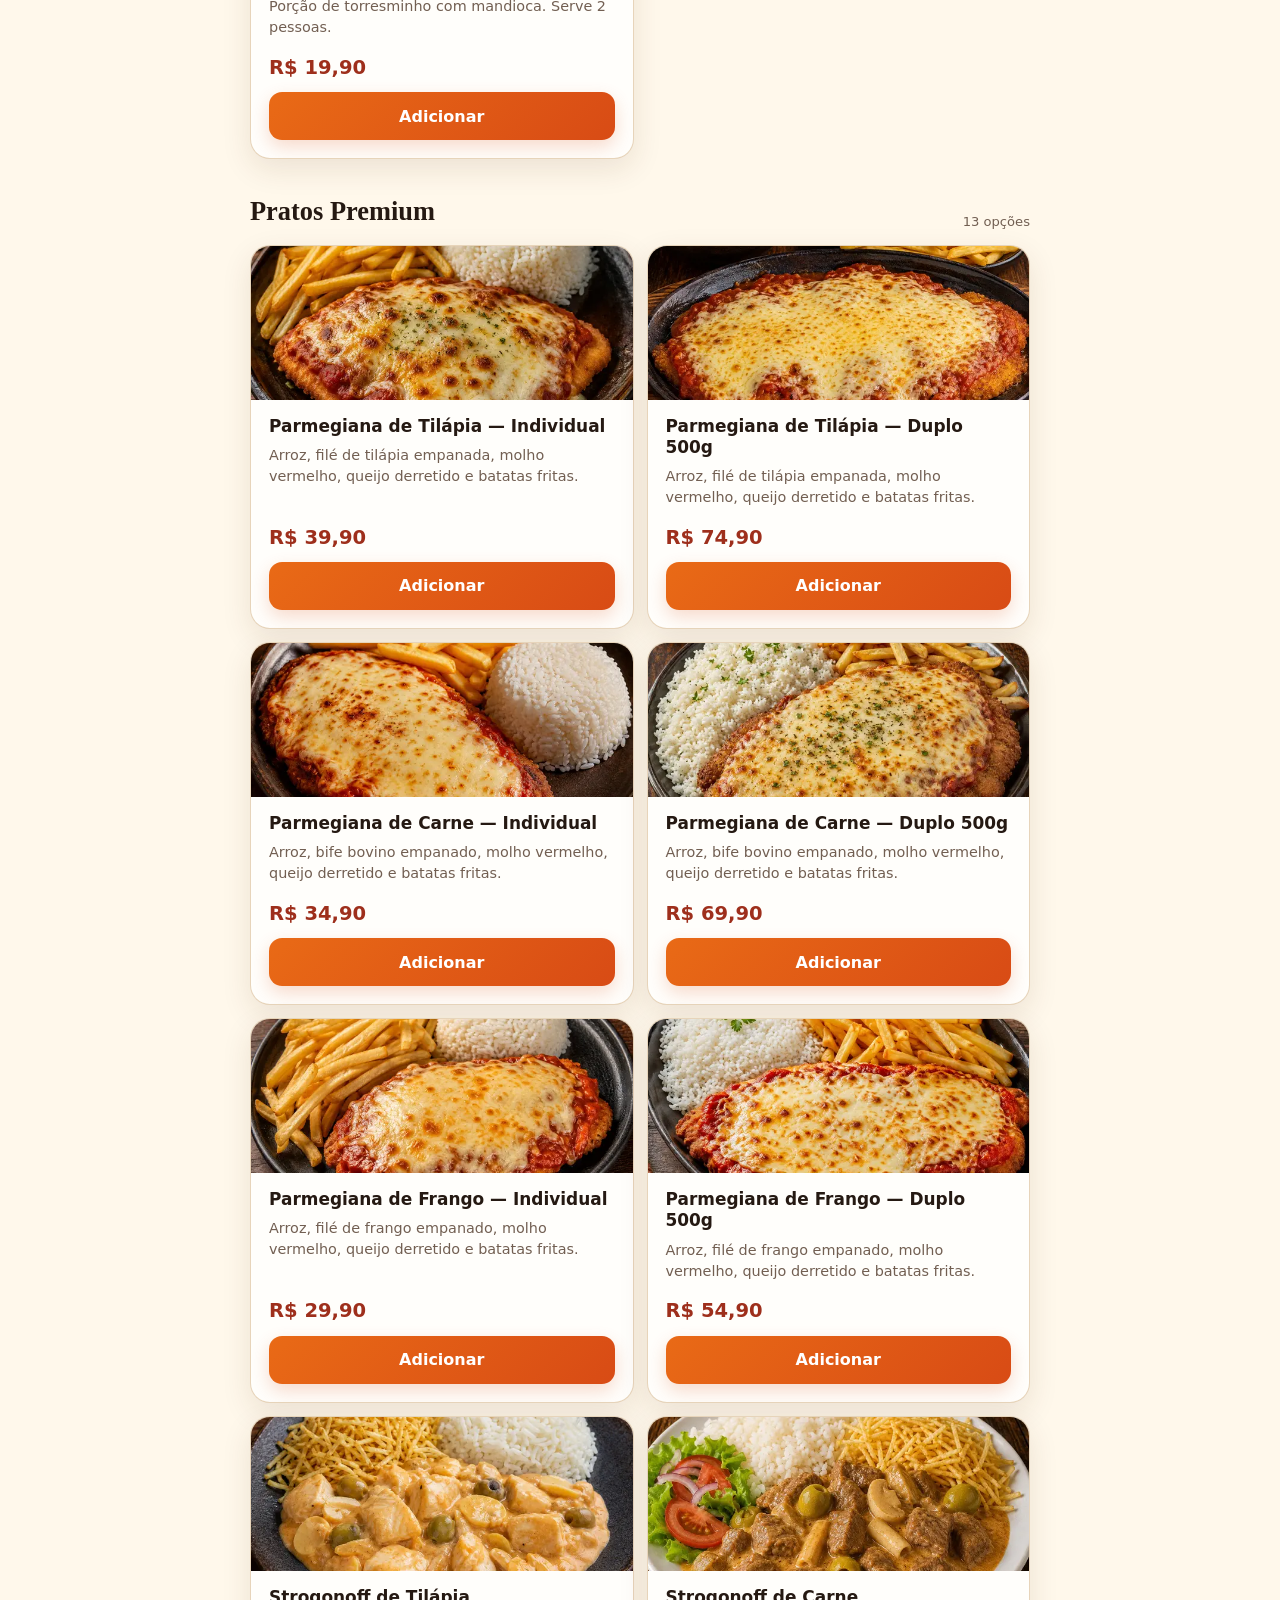
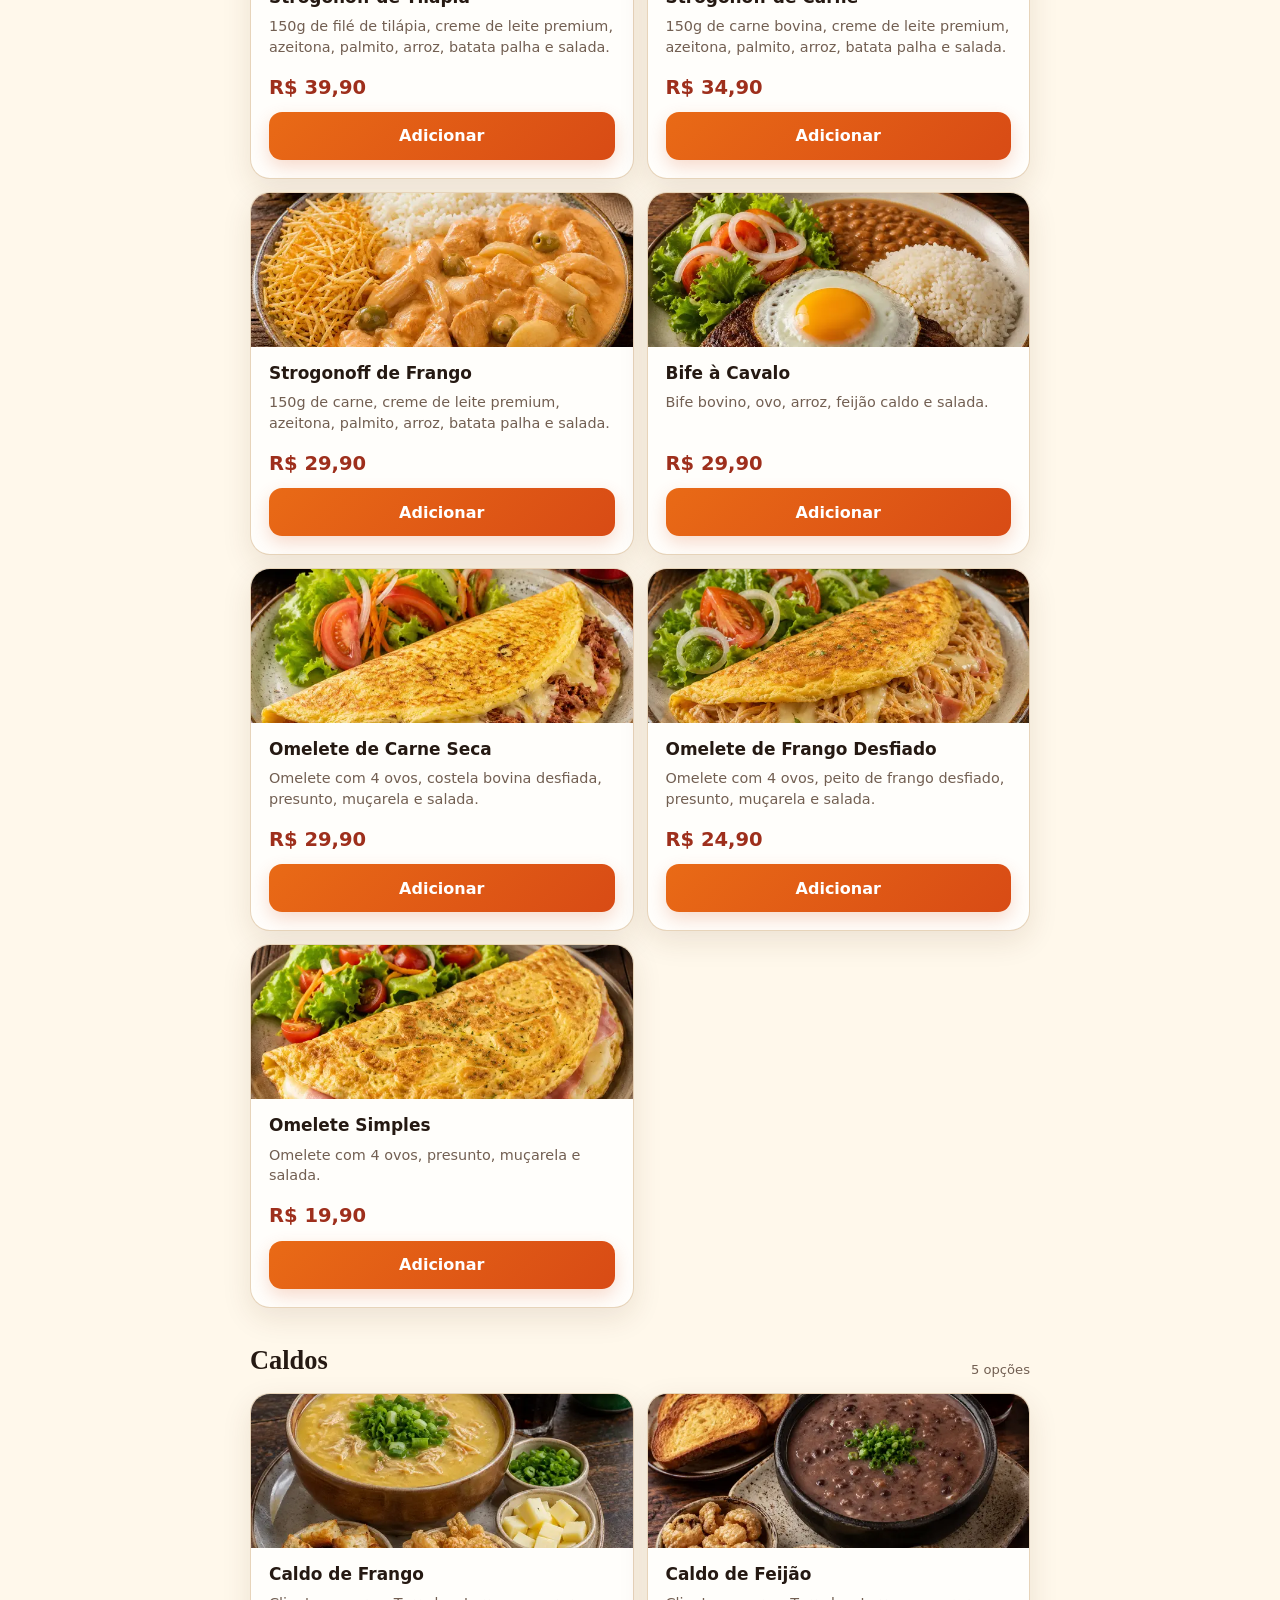
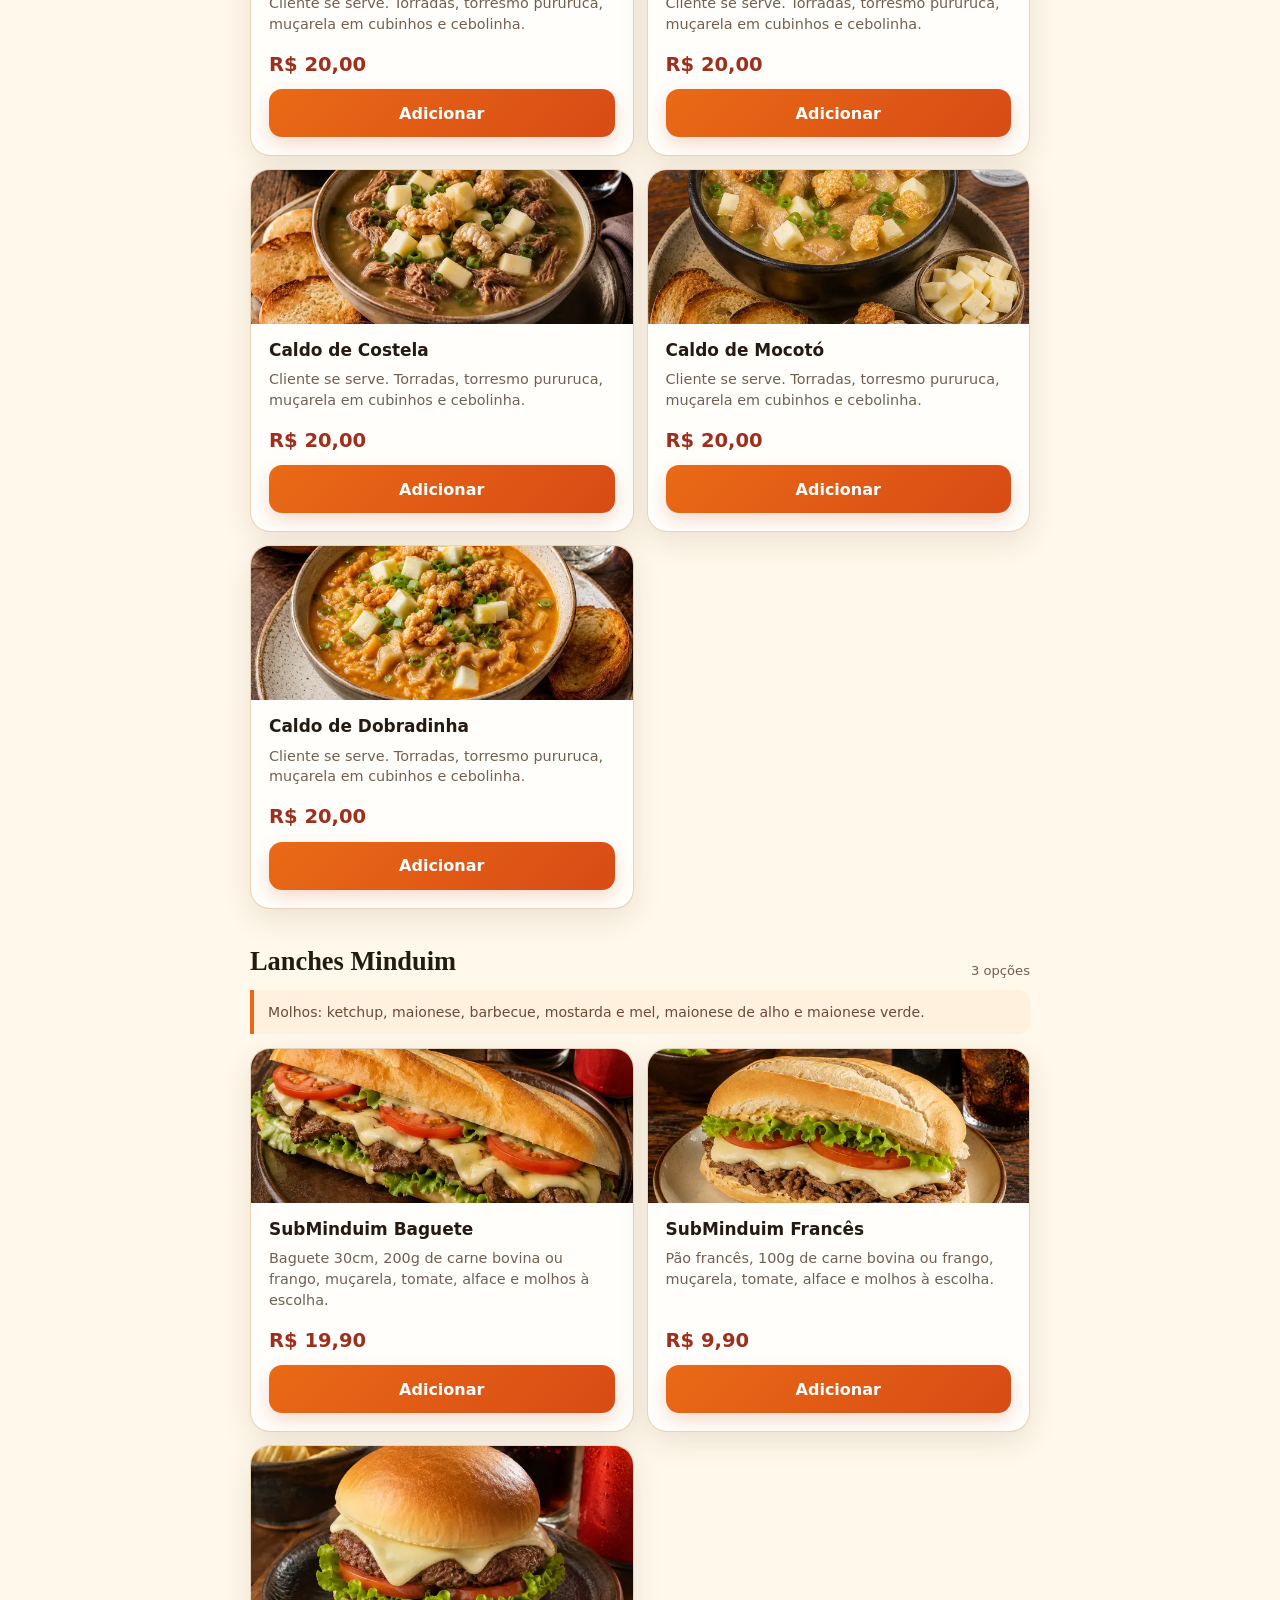
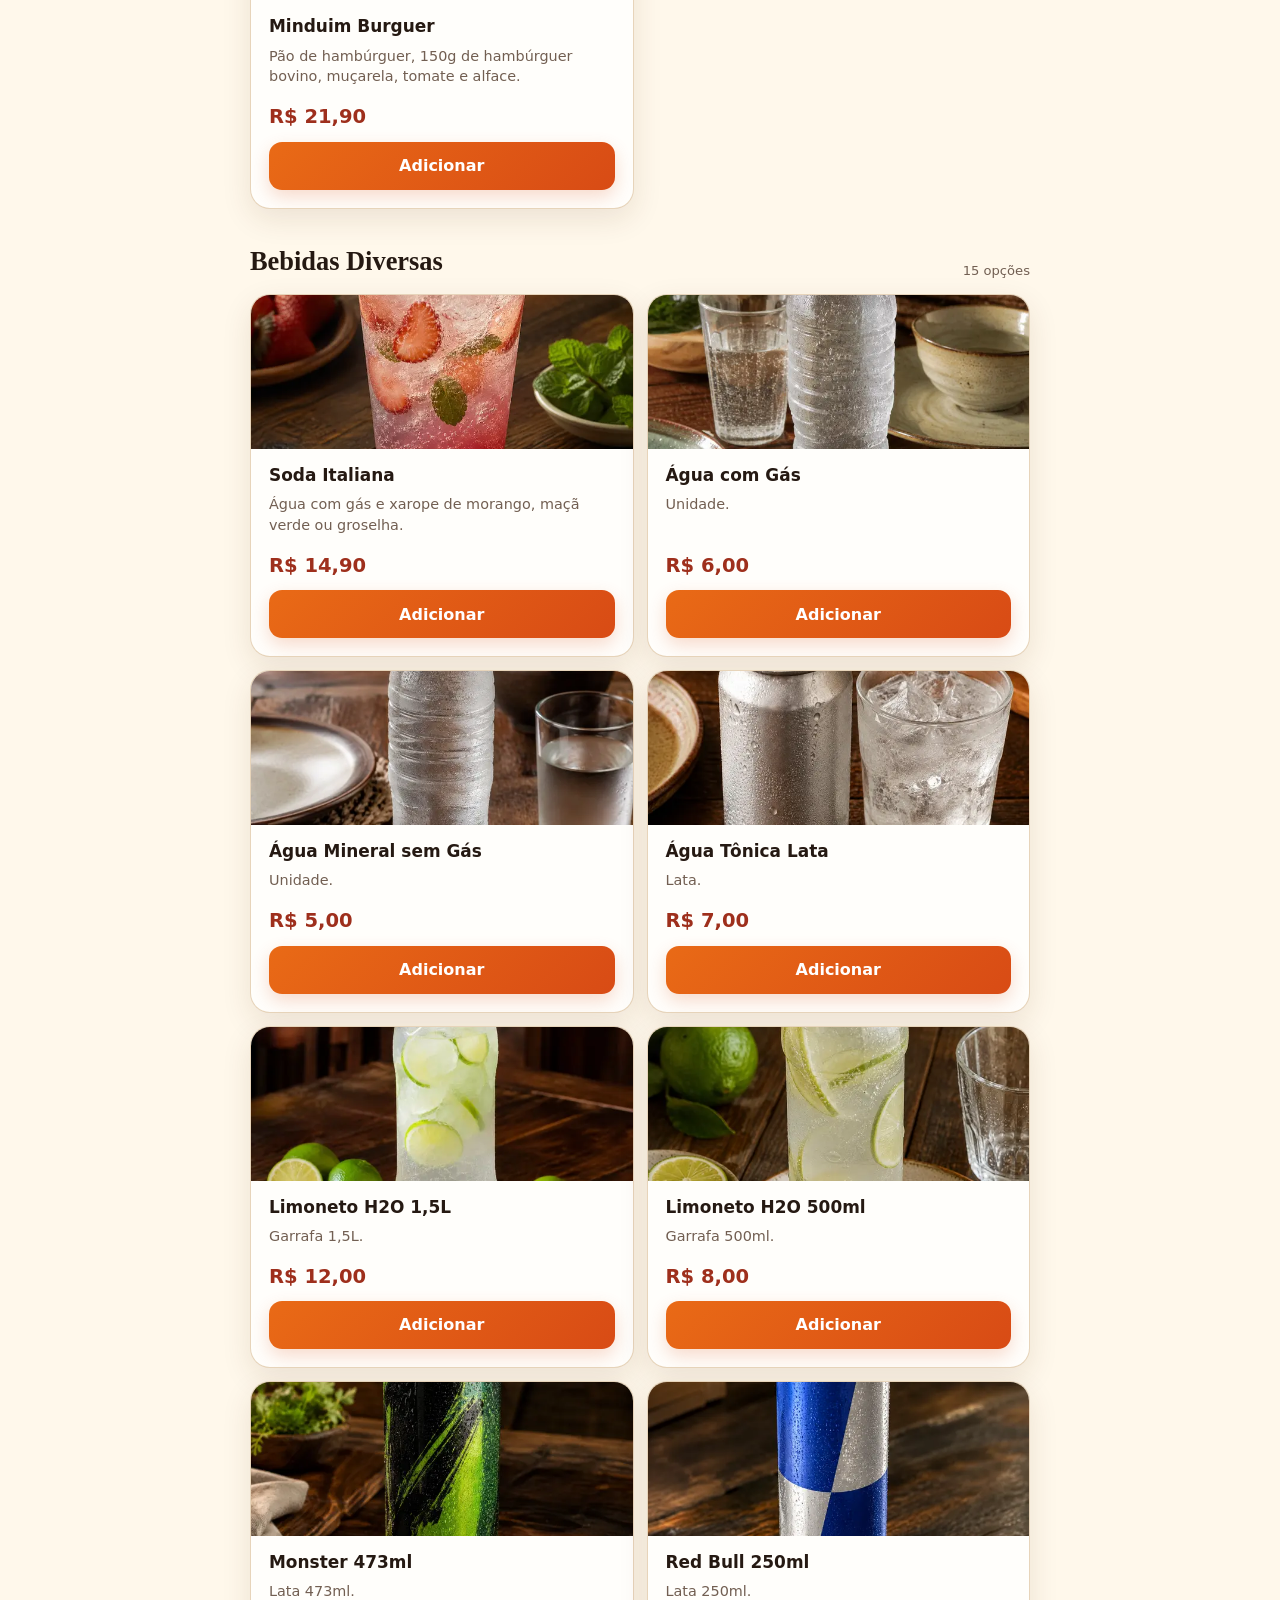
==== commit a70dc94e: "Add individual product photos and payment methods" ====
--- a/index.html
+++ b/index.html
@@ -54,6 +54,14 @@
           <label>Telefone<input id="customer-phone" name="phone" type="tel" inputmode="tel" autocomplete="tel" required placeholder="(64) 99999-9999"></label>
           <label class="pickup-option"><input id="pickup-order" name="pickup" type="checkbox"><span><strong>Retirar no balcão</strong><small>Marque esta opção se não precisar de entrega.</small></span></label>
           <label id="address-label">Endereço<input id="customer-address" name="address" type="text" autocomplete="street-address" required placeholder="Rua, número, bairro e referência"></label>
+          <fieldset class="payment-fieldset">
+            <legend>Forma de pagamento</legend>
+            <div class="payment-options">
+              <label><input name="payment" type="radio" value="pix" required><span><strong>Pix</strong><small>Pagamento por Pix</small></span></label>
+              <label><input name="payment" type="radio" value="dinheiro" required><span><strong>Dinheiro</strong><small>Pagamento na entrega ou retirada</small></span></label>
+              <label><input name="payment" type="radio" value="cartao" required><span><strong>Cartão</strong><small>Débito ou crédito</small></span></label>
+            </div>
+          </fieldset>
           <label>Observação <span>opcional</span><textarea name="note" rows="3" placeholder="Ex.: retirar cebola, ponto da carne..."></textarea></label>
           <p class="form-note">Confira os itens antes de confirmar. O WhatsApp abrirá com a mensagem pronta para você enviar.</p>
           <p class="form-status" id="form-status" role="alert" aria-live="assertive"></p>
--- a/styles.css
+++ b/styles.css
@@ -6,7 +6,7 @@
 .product-grid{display:grid;grid-template-columns:1fr;gap:13px}.product-card{display:flex;flex-direction:column;min-height:188px;padding:0 18px 18px;overflow:hidden;background:var(--white);border:1px solid rgba(220,194,156,.68);border-radius:var(--radius);box-shadow:var(--shadow)}.product-image{width:calc(100% + 36px);height:154px;margin:0 -18px 16px;object-fit:cover;background:#ead8bc}.product-card h3{margin:0;font-size:1.06rem;line-height:1.25}.product-card p{margin:8px 0 16px;color:var(--muted);font-size:.9rem}.product-bottom{display:flex;flex-direction:column;align-items:stretch;gap:10px;margin-top:auto}.product-price{color:var(--red);font-size:1.22rem;font-weight:900}.add-button{width:100%;min-height:48px;border:0;border-radius:13px;background:linear-gradient(135deg,var(--orange),#d84b15);color:#fff;font-weight:900;box-shadow:0 7px 18px rgba(216,75,21,.2)}.add-button:active{transform:scale(.98)}.add-button:disabled{background:#d8cec1;color:#725f52;box-shadow:none;cursor:not-allowed}.adult-note{display:block;margin-top:7px;color:#9d351f;font-size:.76rem;font-weight:800}
 .cart-dock{position:fixed;left:max(14px,calc((100vw - 790px)/2));right:max(14px,calc((100vw - 790px)/2));bottom:max(12px,env(safe-area-inset-bottom));z-index:25;display:grid;grid-template-columns:auto 1fr auto;align-items:center;gap:10px;min-height:64px;padding:12px 18px;border:0;border-radius:18px;background:#17120e;color:#fff;box-shadow:0 16px 42px rgba(0,0,0,.32);font-weight:900}.cart-dock strong{color:#ff9a4c}.cart-icon{font-size:1.35rem}
 .simple-header{display:flex;align-items:center;gap:14px;padding:max(20px,env(safe-area-inset-top)) 16px 20px;background:linear-gradient(135deg,#2f160e,var(--red-dark));color:#fff}.simple-header .eyebrow{color:#ff9c54}.simple-header h1{font-size:1.9rem}.back-button{display:grid;place-items:center;flex:0 0 auto;width:48px;height:48px;border:1px solid rgba(255,255,255,.25);border-radius:14px;background:rgba(255,255,255,.08);color:#fff;font-size:1.55rem}.checkout-content{display:grid;gap:18px;padding-bottom:48px}.order-panel,.customer-form{padding:18px;background:var(--white);border:1px solid var(--line);border-radius:var(--radius);box-shadow:var(--shadow)}.panel-heading{margin-bottom:14px}.panel-heading h2{font-size:1.3rem}#cart-count-badge{padding:5px 9px;border-radius:999px;background:#fff0dd;color:var(--red);font-size:.78rem;font-weight:900}.empty-cart{padding:28px 8px;text-align:center;color:var(--muted)}.cart-item{display:grid;grid-template-columns:1fr auto;gap:12px;padding:16px 0;border-top:1px solid #eee1cf}.cart-item:first-child{border-top:0}.cart-item h3{margin:0;font-size:.98rem}.cart-item-price{margin-top:4px;color:var(--red);font-weight:900}.quantity-control{display:flex;align-items:center;gap:8px}.quantity-control button{display:grid;place-items:center;width:39px;height:39px;border:1px solid #e3ccb0;border-radius:12px;background:#fff8ee;color:var(--ink);font-size:1.2rem;font-weight:900}.quantity-control button.remove{color:var(--red)}.quantity-control span{min-width:22px;text-align:center;font-weight:900}.order-total{display:flex;justify-content:space-between;align-items:center;padding-top:18px;border-top:2px solid var(--ink);font-size:1.1rem;font-weight:900}.order-total strong{color:var(--red);font-size:1.45rem}
-.customer-form{display:grid;gap:14px}.customer-form label{display:grid;gap:7px;color:#49372c;font-size:.9rem;font-weight:800}.customer-form label span{color:var(--muted);font-size:.76rem;font-weight:600}.customer-form input,.customer-form textarea{width:100%;min-height:52px;padding:13px 14px;border:1px solid #d9c5aa;border-radius:13px;background:#fffcf7;color:var(--ink);outline:0}.customer-form textarea{min-height:94px;resize:vertical}.customer-form input:focus,.customer-form textarea:focus{border-color:var(--orange);box-shadow:0 0 0 3px rgba(233,106,22,.13)}.customer-form .pickup-option{display:flex;align-items:center;gap:12px;padding:14px;border:1px solid #e2c9a7;border-radius:14px;background:#fff5e5;cursor:pointer}.pickup-option input{width:24px;height:24px;min-height:24px;flex:0 0 auto;accent-color:var(--red)}.pickup-option span{display:grid;gap:2px;font-size:.92rem}.pickup-option small{color:var(--muted);font-size:.78rem;font-weight:600}.address-disabled{display:none!important}.form-note{margin:2px 0;color:var(--muted);font-size:.82rem}.form-status{display:none;margin:0;padding:11px 13px;border-radius:11px;background:#fff0ed;color:#8f2518;font-size:.86rem;font-weight:800}.form-status.show{display:block}.primary-button,.whatsapp-button{display:flex;align-items:center;justify-content:center;width:100%;min-height:55px;border:0;border-radius:14px;background:linear-gradient(135deg,var(--red),#c8471d);color:#fff;font-weight:900;text-decoration:none;box-shadow:0 9px 22px rgba(158,47,28,.23)}.primary-button:disabled{opacity:.45;cursor:not-allowed}.text-button{min-height:48px;border:0;background:transparent;color:var(--red);font-weight:900}
+.customer-form{display:grid;gap:14px}.customer-form label{display:grid;gap:7px;color:#49372c;font-size:.9rem;font-weight:800}.customer-form label span{color:var(--muted);font-size:.76rem;font-weight:600}.customer-form input,.customer-form textarea{width:100%;min-height:52px;padding:13px 14px;border:1px solid #d9c5aa;border-radius:13px;background:#fffcf7;color:var(--ink);outline:0}.customer-form textarea{min-height:94px;resize:vertical}.customer-form input:focus,.customer-form textarea:focus{border-color:var(--orange);box-shadow:0 0 0 3px rgba(233,106,22,.13)}.customer-form .pickup-option{display:flex;align-items:center;gap:12px;padding:14px;border:1px solid #e2c9a7;border-radius:14px;background:#fff5e5;cursor:pointer}.pickup-option input{width:24px;height:24px;min-height:24px;flex:0 0 auto;accent-color:var(--red)}.pickup-option span{display:grid;gap:2px;font-size:.92rem}.pickup-option small{color:var(--muted);font-size:.78rem;font-weight:600}.address-disabled{display:none!important}.payment-fieldset{margin:0;padding:0;border:0}.payment-fieldset legend{margin-bottom:8px;color:#49372c;font-size:.9rem;font-weight:800}.payment-options{display:grid;grid-template-columns:repeat(3,1fr);gap:8px}.customer-form .payment-options label{display:flex;align-items:center;gap:8px;min-height:66px;padding:10px;border:1px solid #e2c9a7;border-radius:13px;background:#fffaf2;cursor:pointer}.payment-options input{width:20px;height:20px;min-height:20px;flex:0 0 auto;accent-color:var(--red)}.payment-options span{display:grid;gap:1px}.payment-options strong{font-size:.88rem}.payment-options small{color:var(--muted);font-size:.67rem;font-weight:600}.payment-options label:has(input:checked){border-color:var(--red);background:#fff0e2;box-shadow:0 0 0 2px rgba(158,47,28,.1)}.form-note{margin:2px 0;color:var(--muted);font-size:.82rem}.form-status{display:none;margin:0;padding:11px 13px;border-radius:11px;background:#fff0ed;color:#8f2518;font-size:.86rem;font-weight:800}.form-status.show{display:block}.primary-button,.whatsapp-button{display:flex;align-items:center;justify-content:center;width:100%;min-height:55px;border:0;border-radius:14px;background:linear-gradient(135deg,var(--red),#c8471d);color:#fff;font-weight:900;text-decoration:none;box-shadow:0 9px 22px rgba(158,47,28,.23)}.primary-button:disabled{opacity:.45;cursor:not-allowed}.text-button{min-height:48px;border:0;background:transparent;color:var(--red);font-weight:900}@media(max-width:420px){.payment-options{grid-template-columns:1fr}.customer-form .payment-options label{min-height:56px}}
 .confirmation-screen{display:none;place-items:center;padding:20px;background:radial-gradient(circle at 50% 10%,#fff,#f3e4cd 70%)}.confirmation-screen.active{display:grid}.confirmation-card{width:min(100%,460px);padding:34px 22px;border-radius:26px;background:var(--white);border:1px solid var(--line);box-shadow:0 20px 60px rgba(91,52,25,.16);text-align:center}.check-icon{display:grid;place-items:center;width:86px;height:86px;margin:0 auto 20px;border-radius:50%;background:#def7e8;color:var(--green);font-size:3rem;font-weight:900;box-shadow:inset 0 0 0 8px #eefbf3}.confirmation-card h1{font-size:2.45rem}.confirmation-card>p{color:var(--muted)}.order-number{margin:15px 0;color:var(--red)!important;font-size:1.85rem;font-weight:900;letter-spacing:.06em}.whatsapp-button{margin:24px 0 12px;background:var(--green);box-shadow:0 9px 22px rgba(29,157,87,.22)}
 .toast{position:fixed;left:50%;bottom:96px;z-index:50;transform:translate(-50%,20px);width:max-content;max-width:calc(100% - 32px);padding:12px 17px;border-radius:999px;background:#17120e;color:#fff;font-size:.9rem;font-weight:800;opacity:0;pointer-events:none;transition:opacity .2s ease,transform .2s ease}.toast.show{opacity:1;transform:translate(-50%,0)}
 @media(min-width:620px){.product-grid{grid-template-columns:repeat(2,minmax(0,1fr))}.menu-content{padding-inline:20px}.brand-hero{min-height:390px}.checkout-content{grid-template-columns:.9fr 1.1fr;align-items:start;padding-inline:20px}}
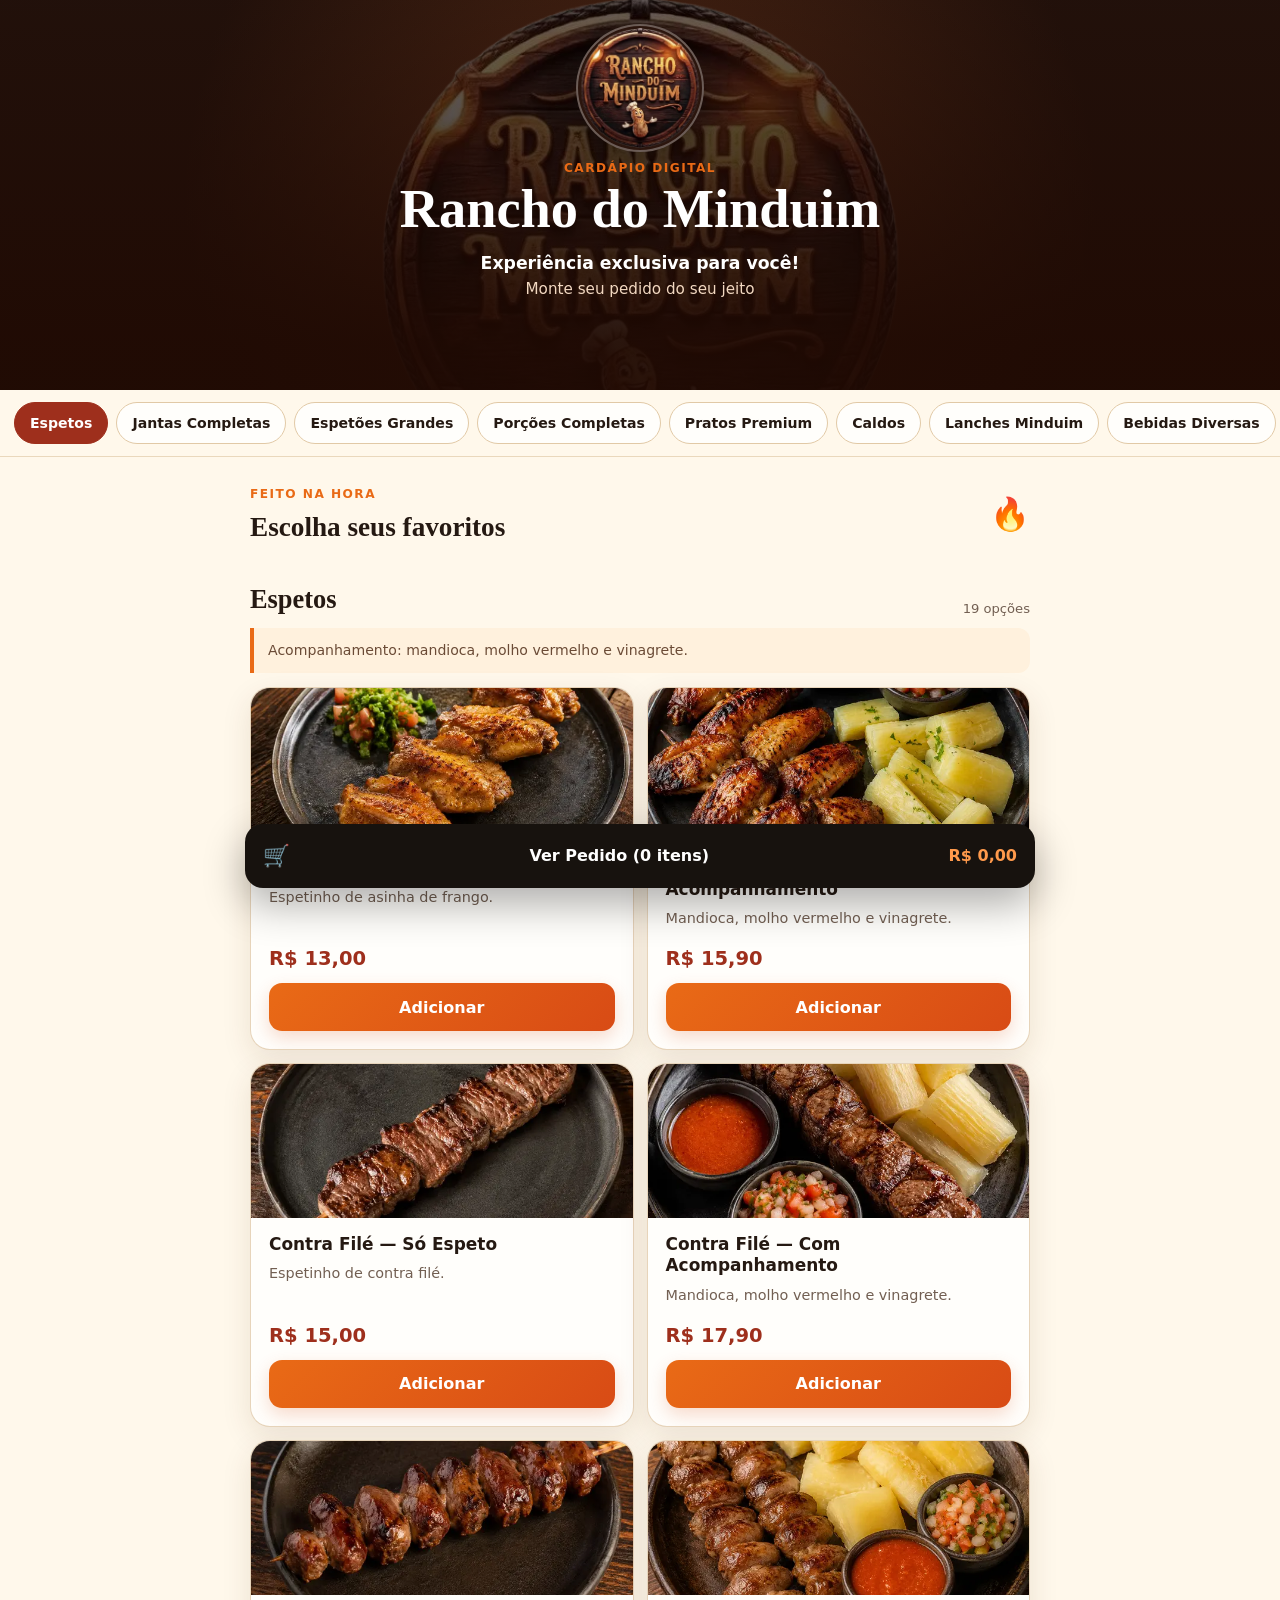
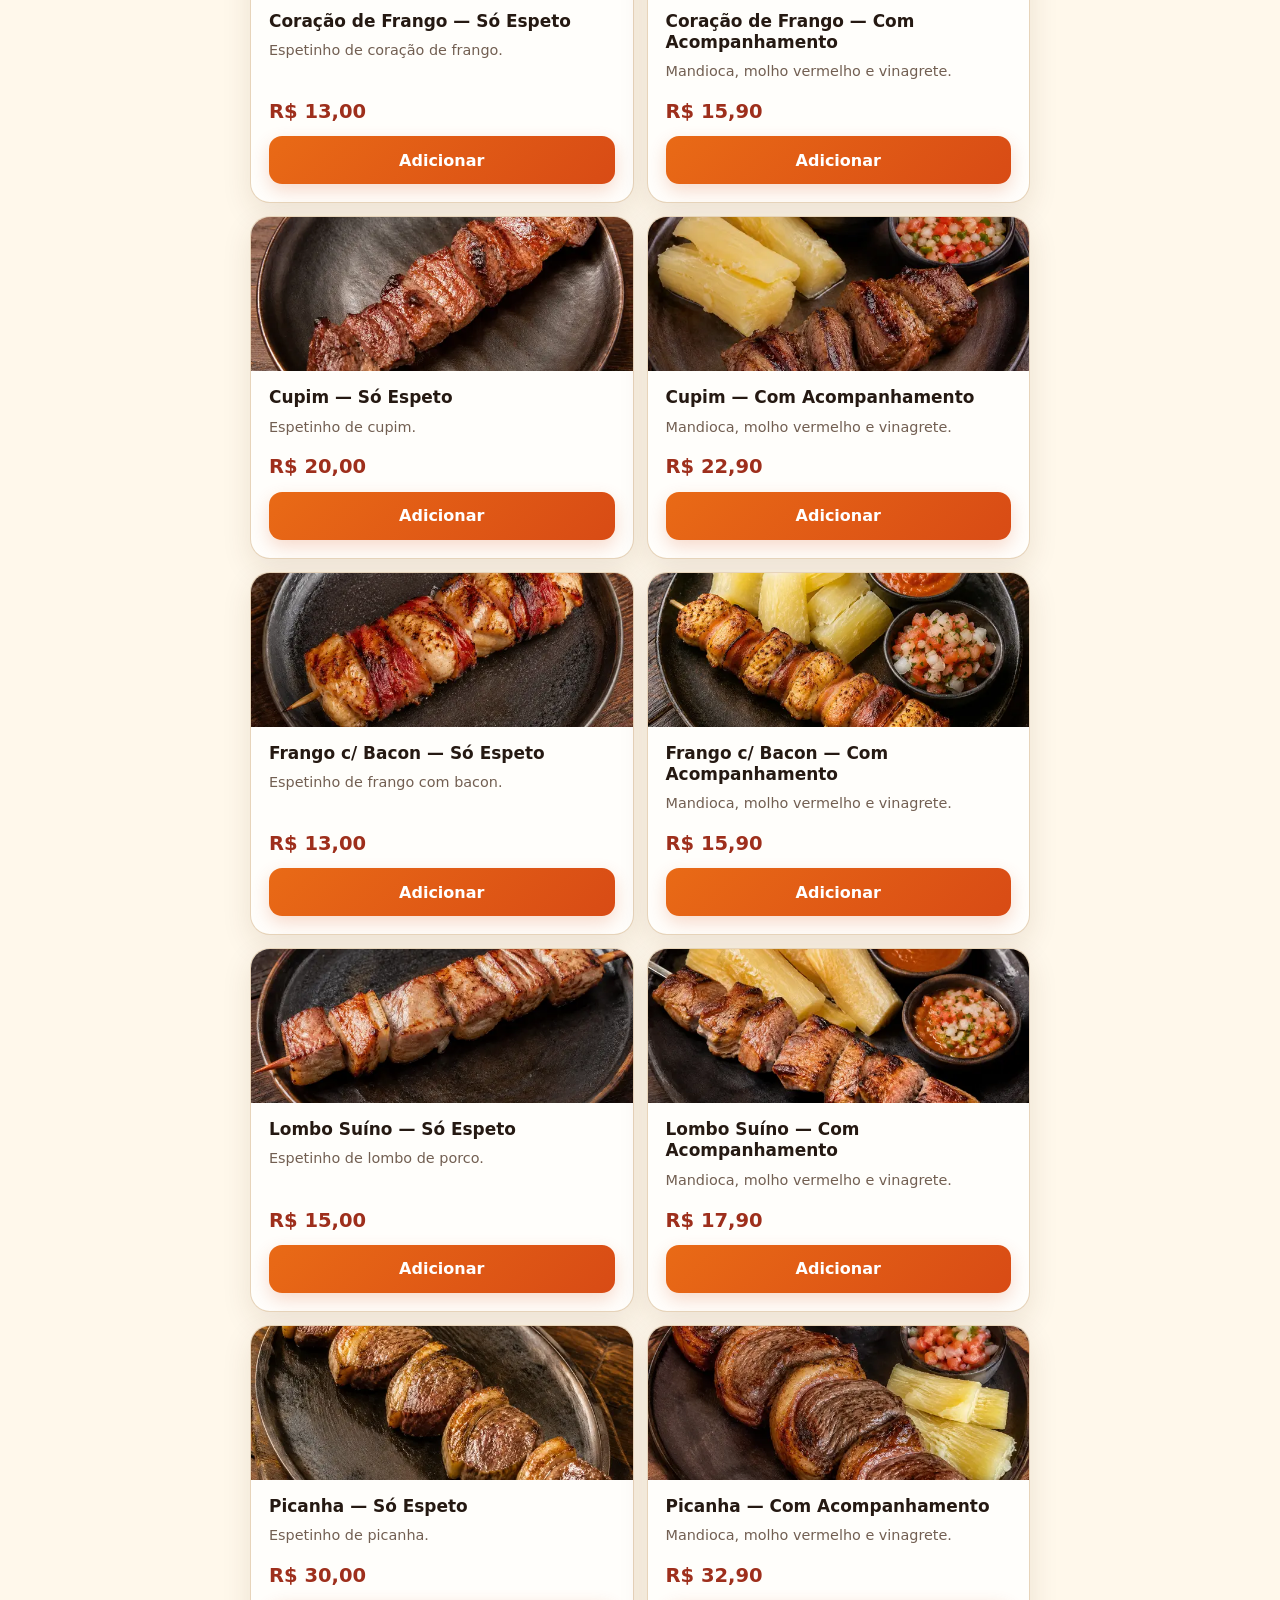
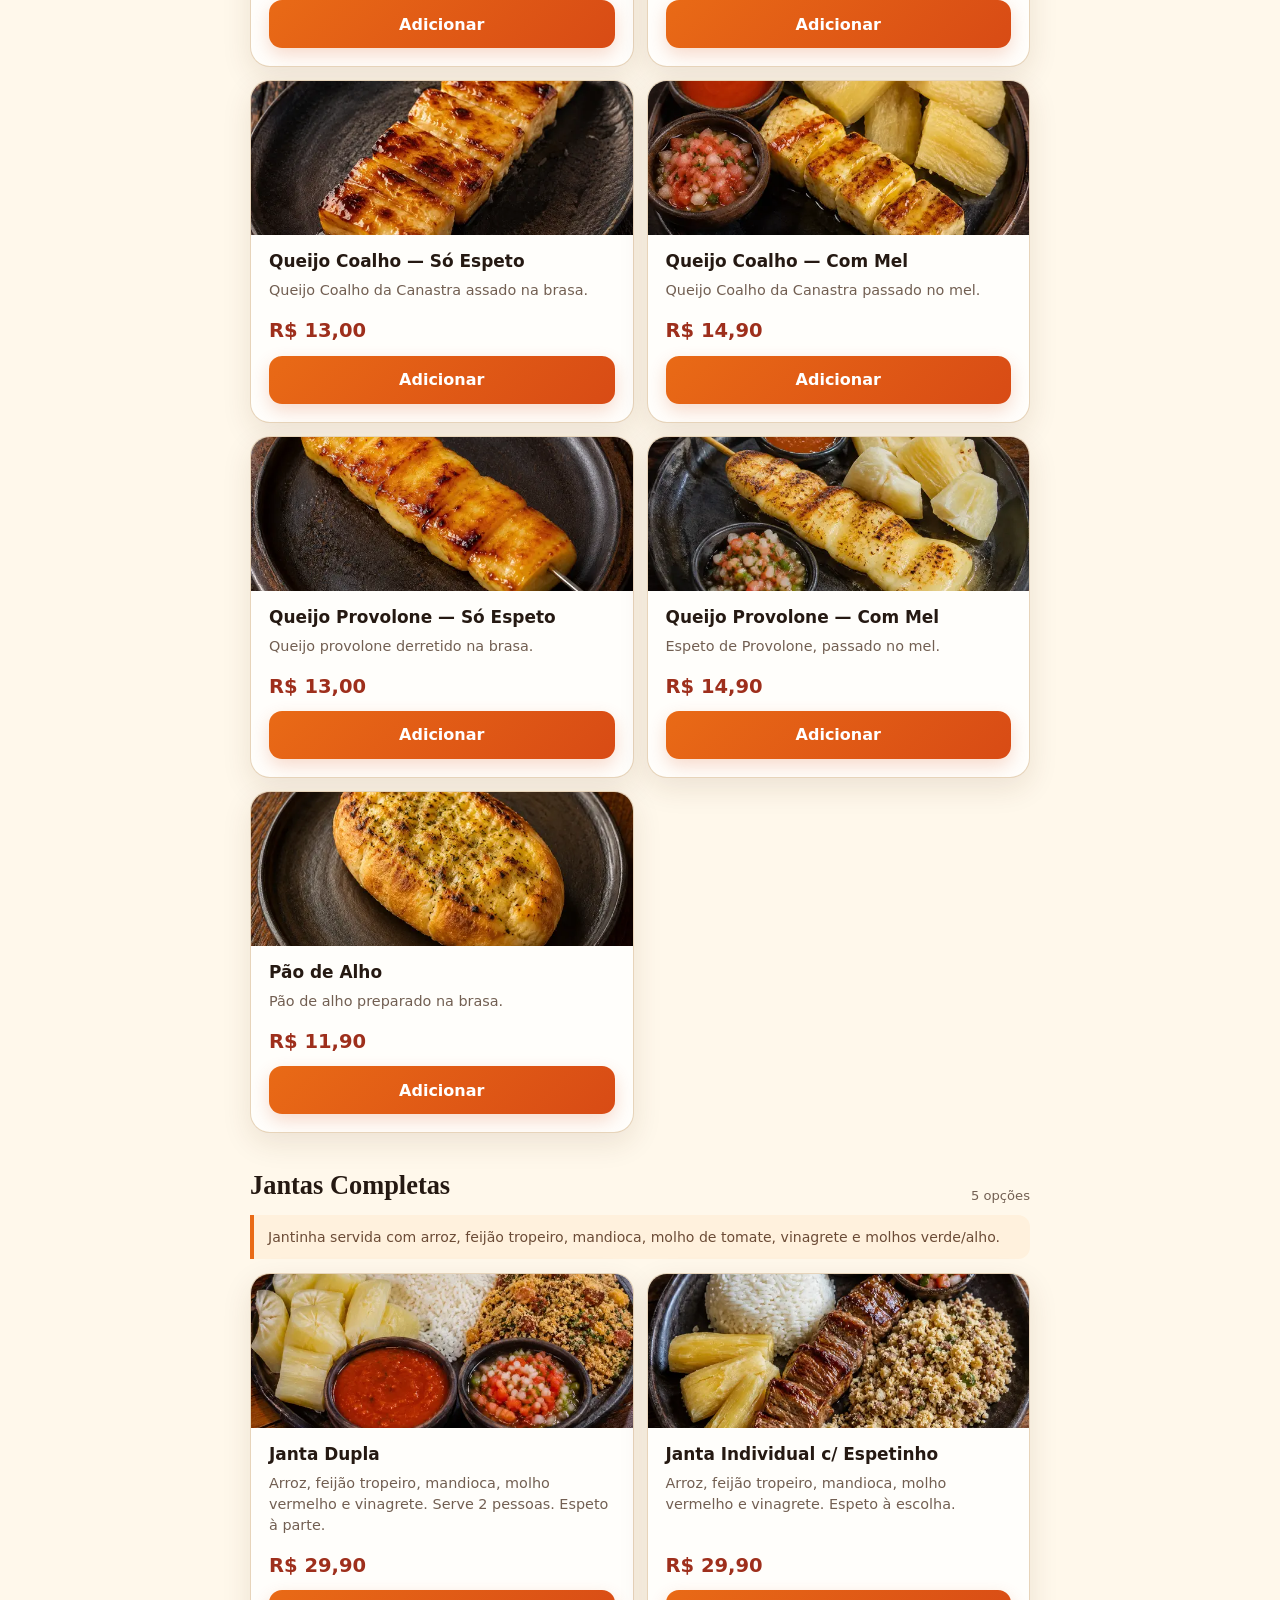
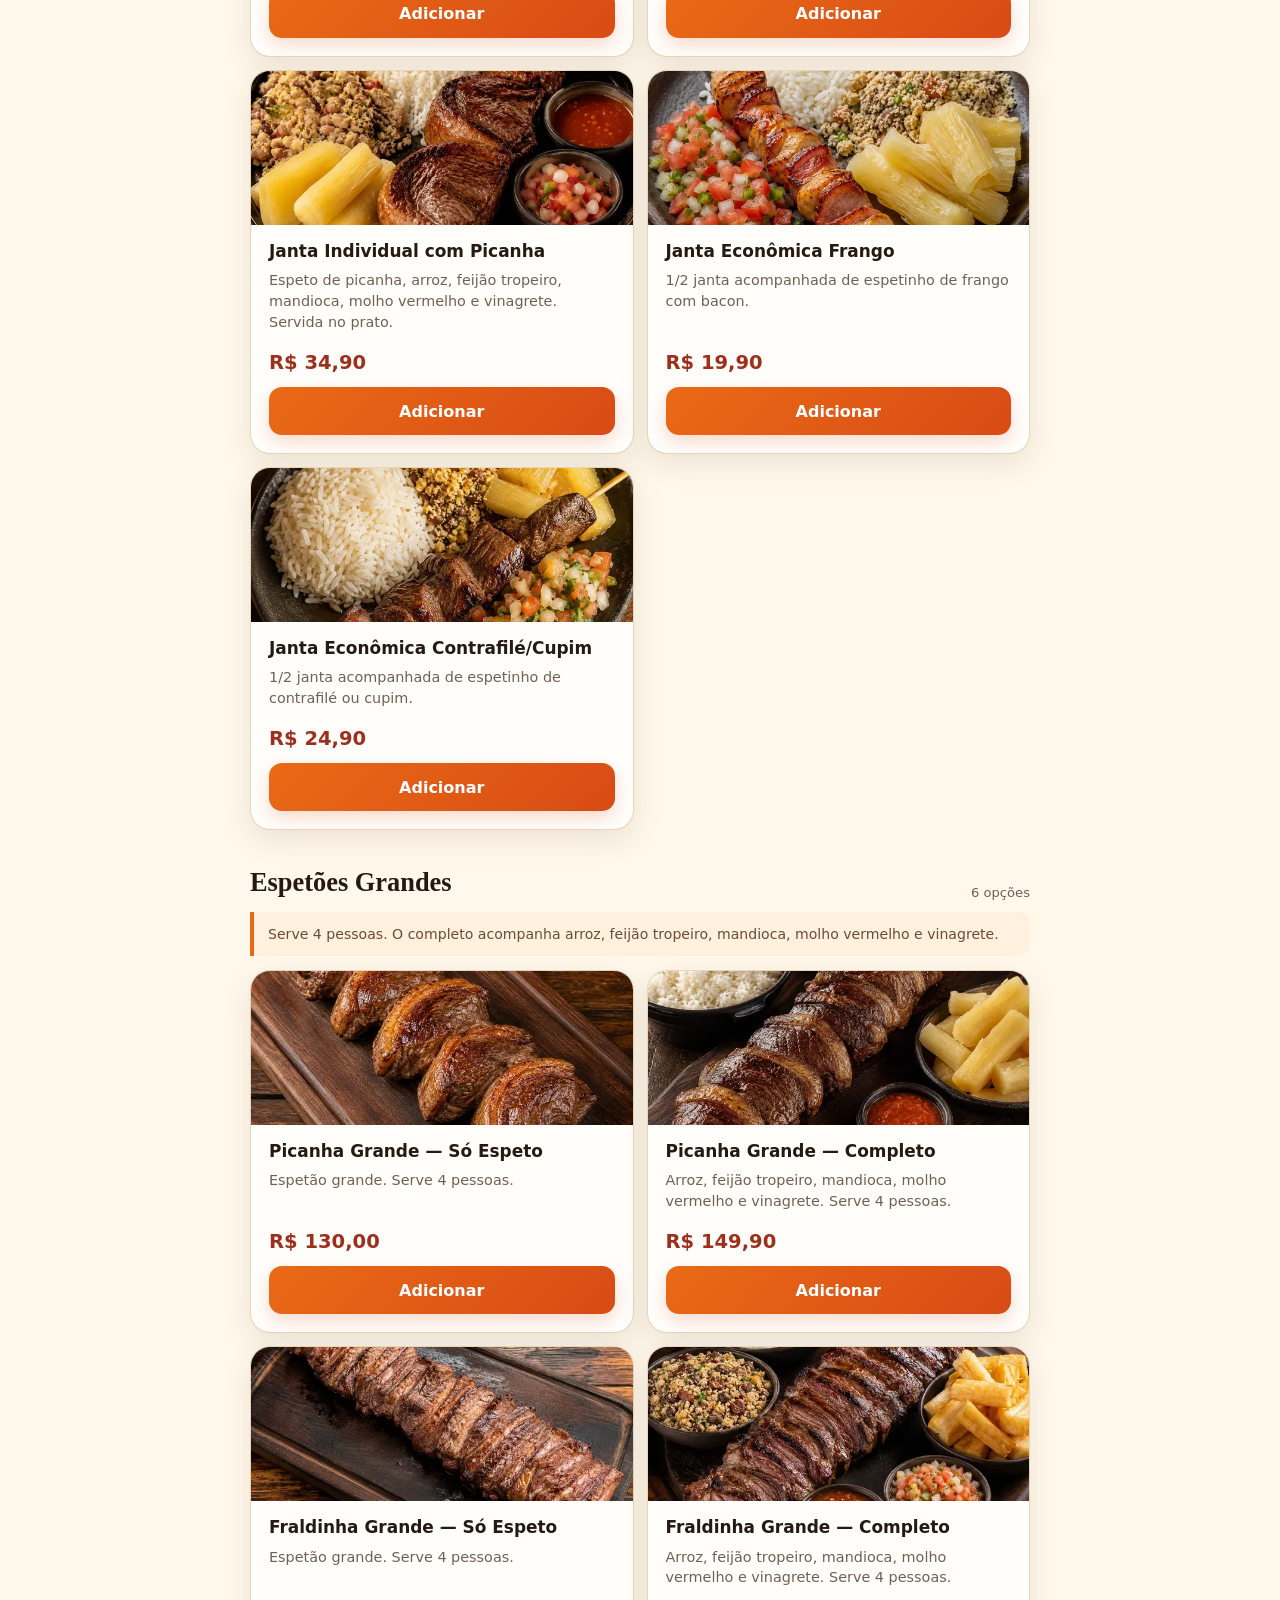
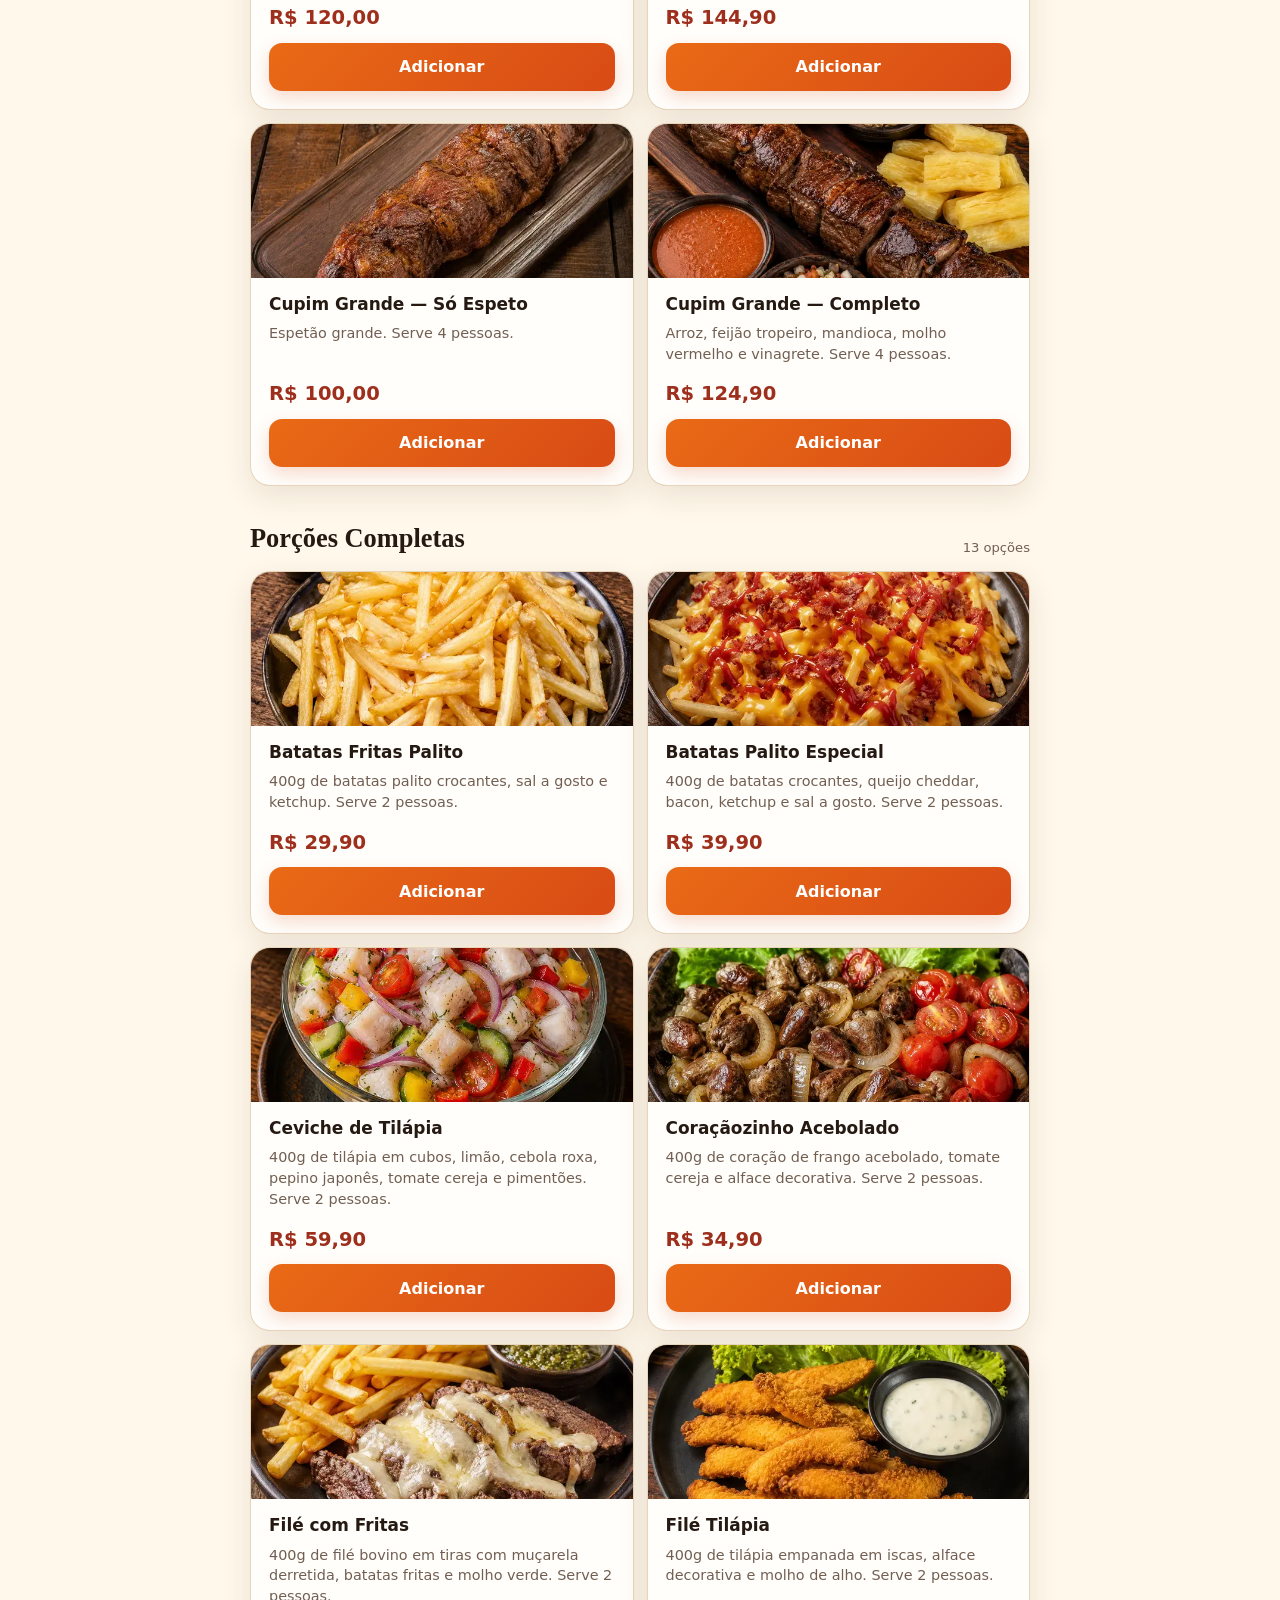
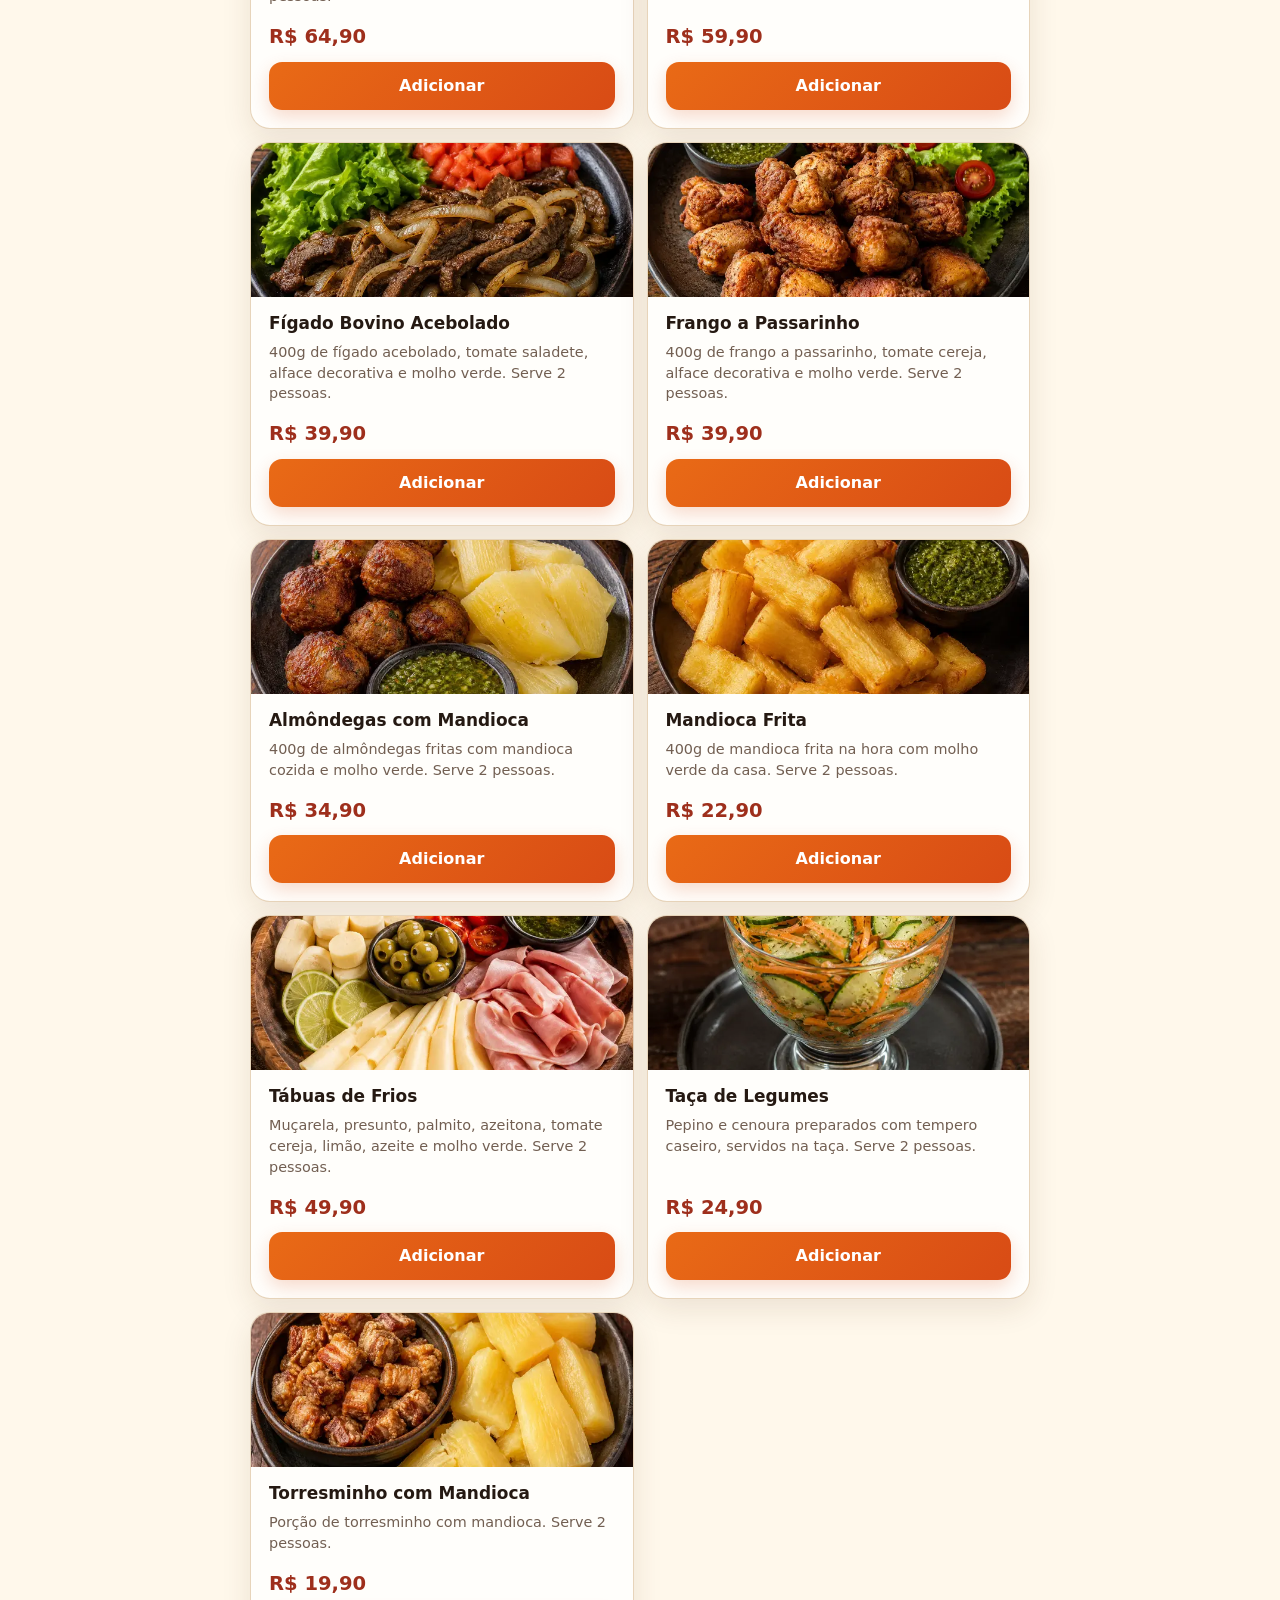
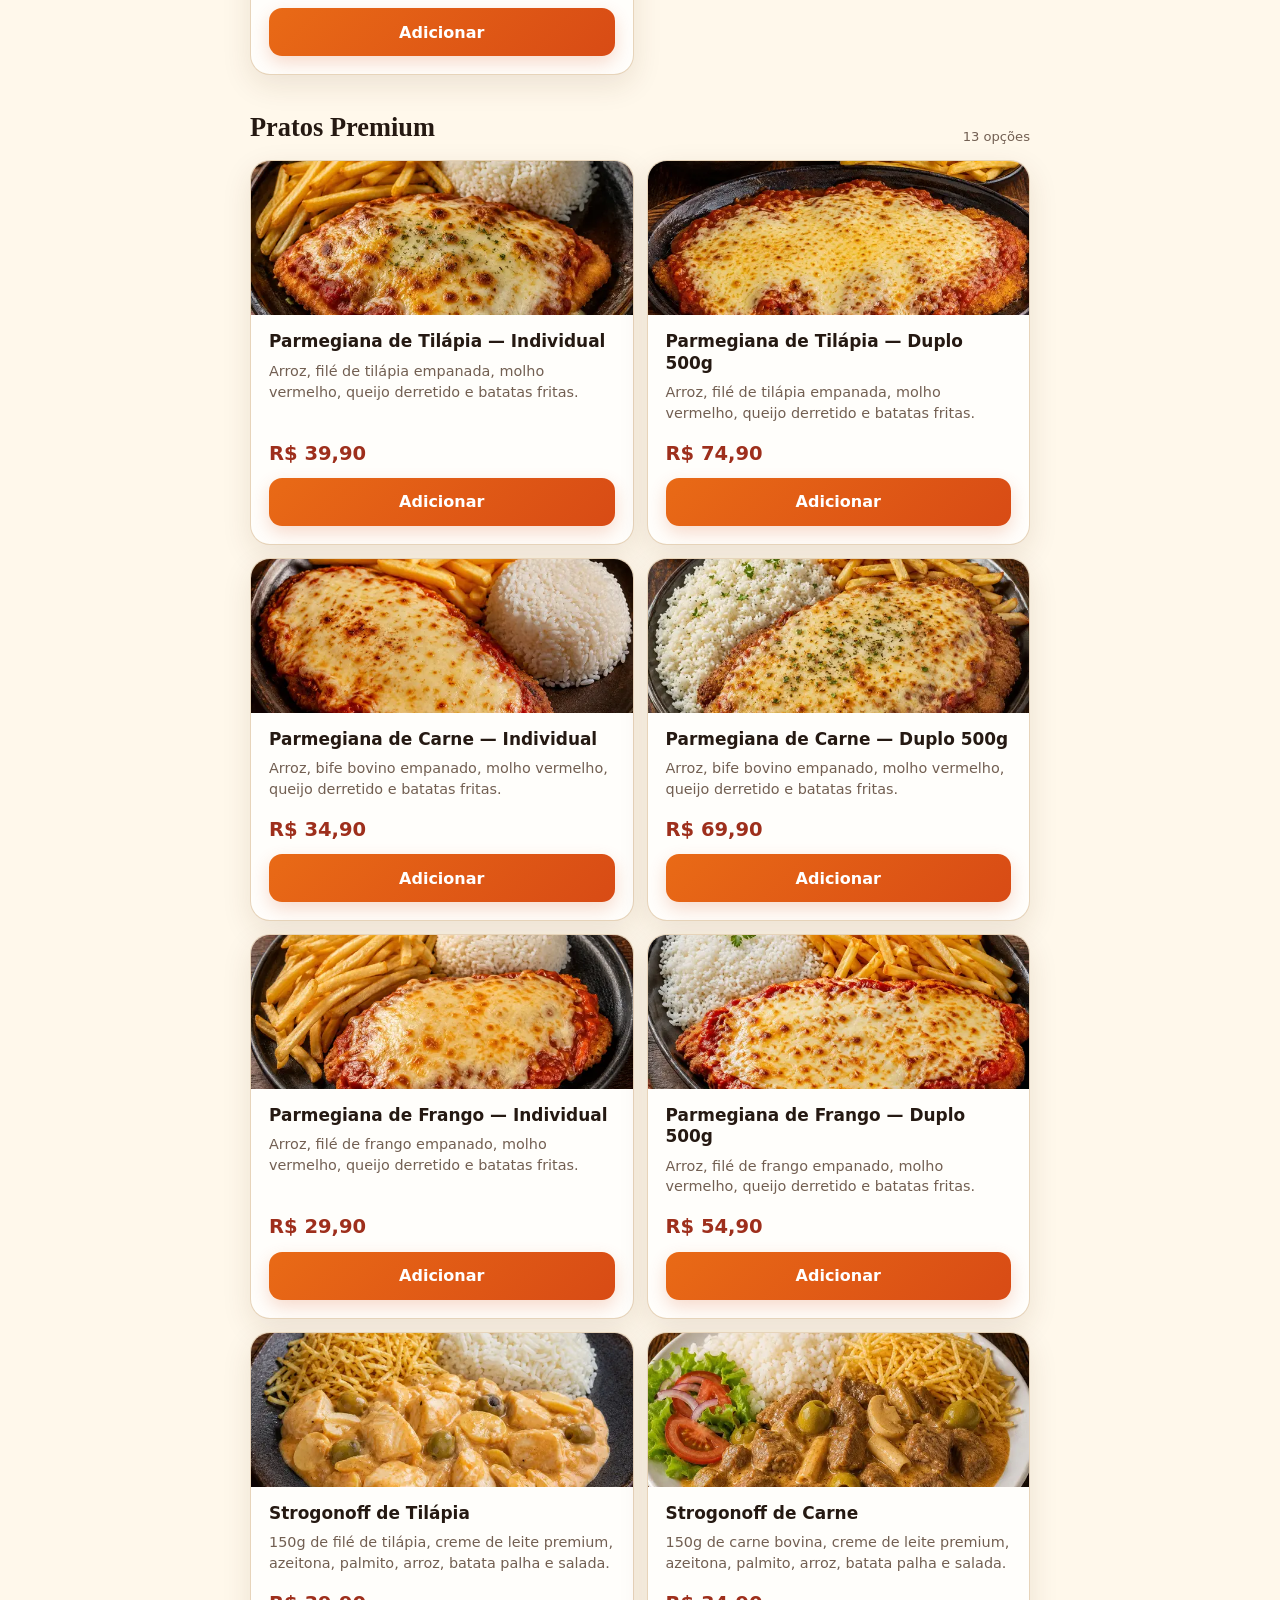
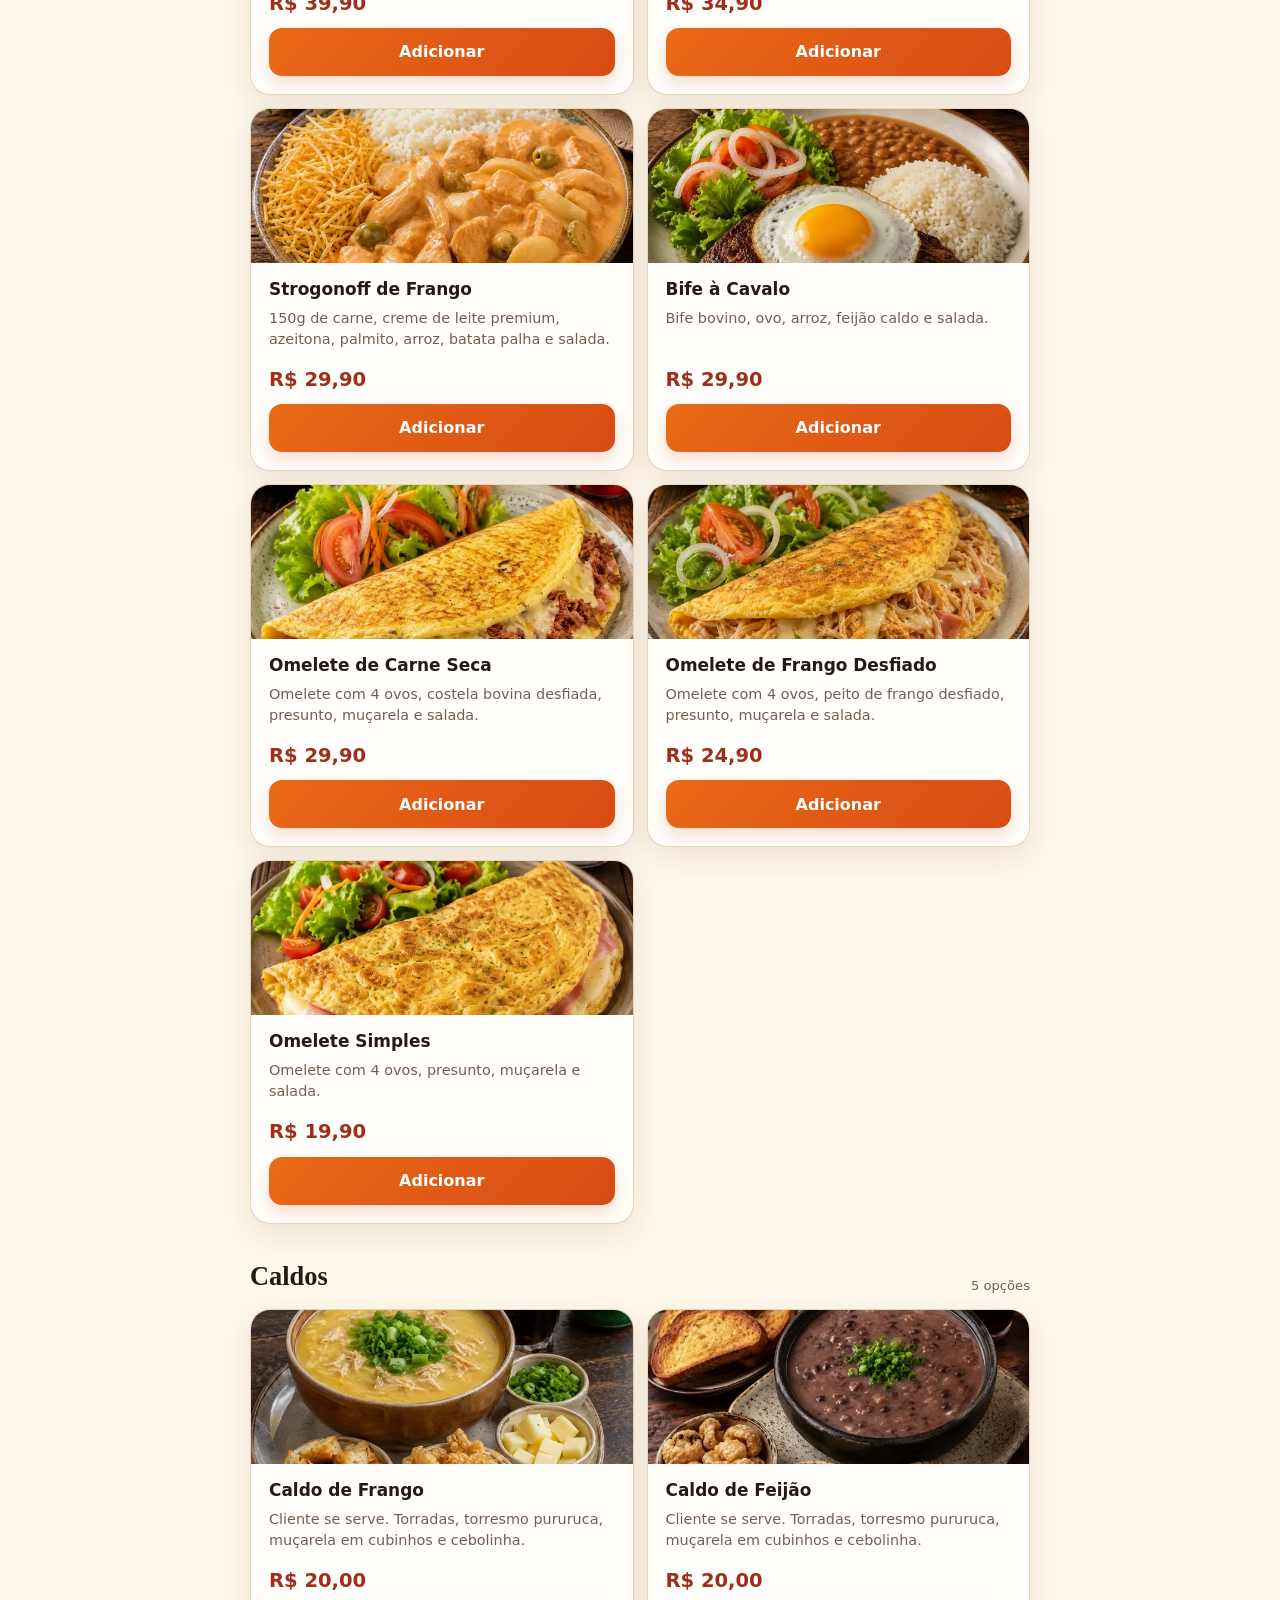
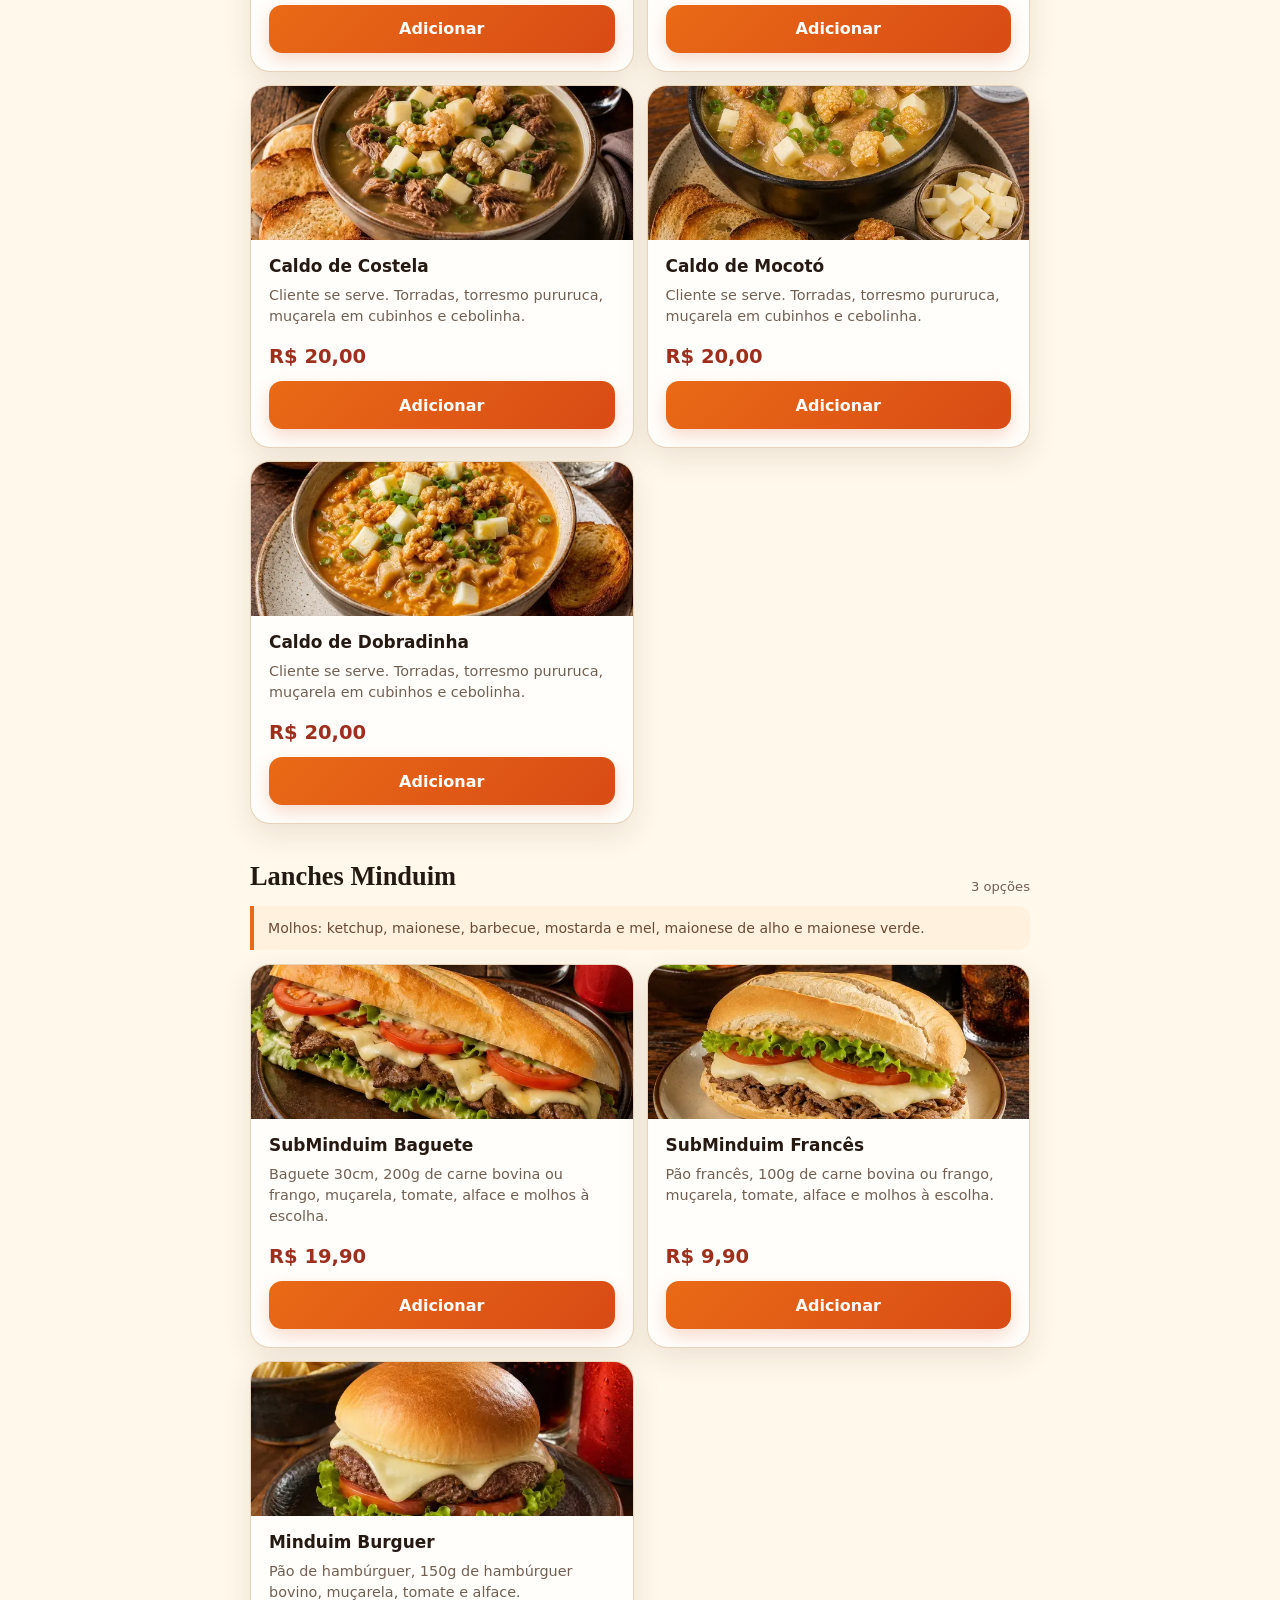
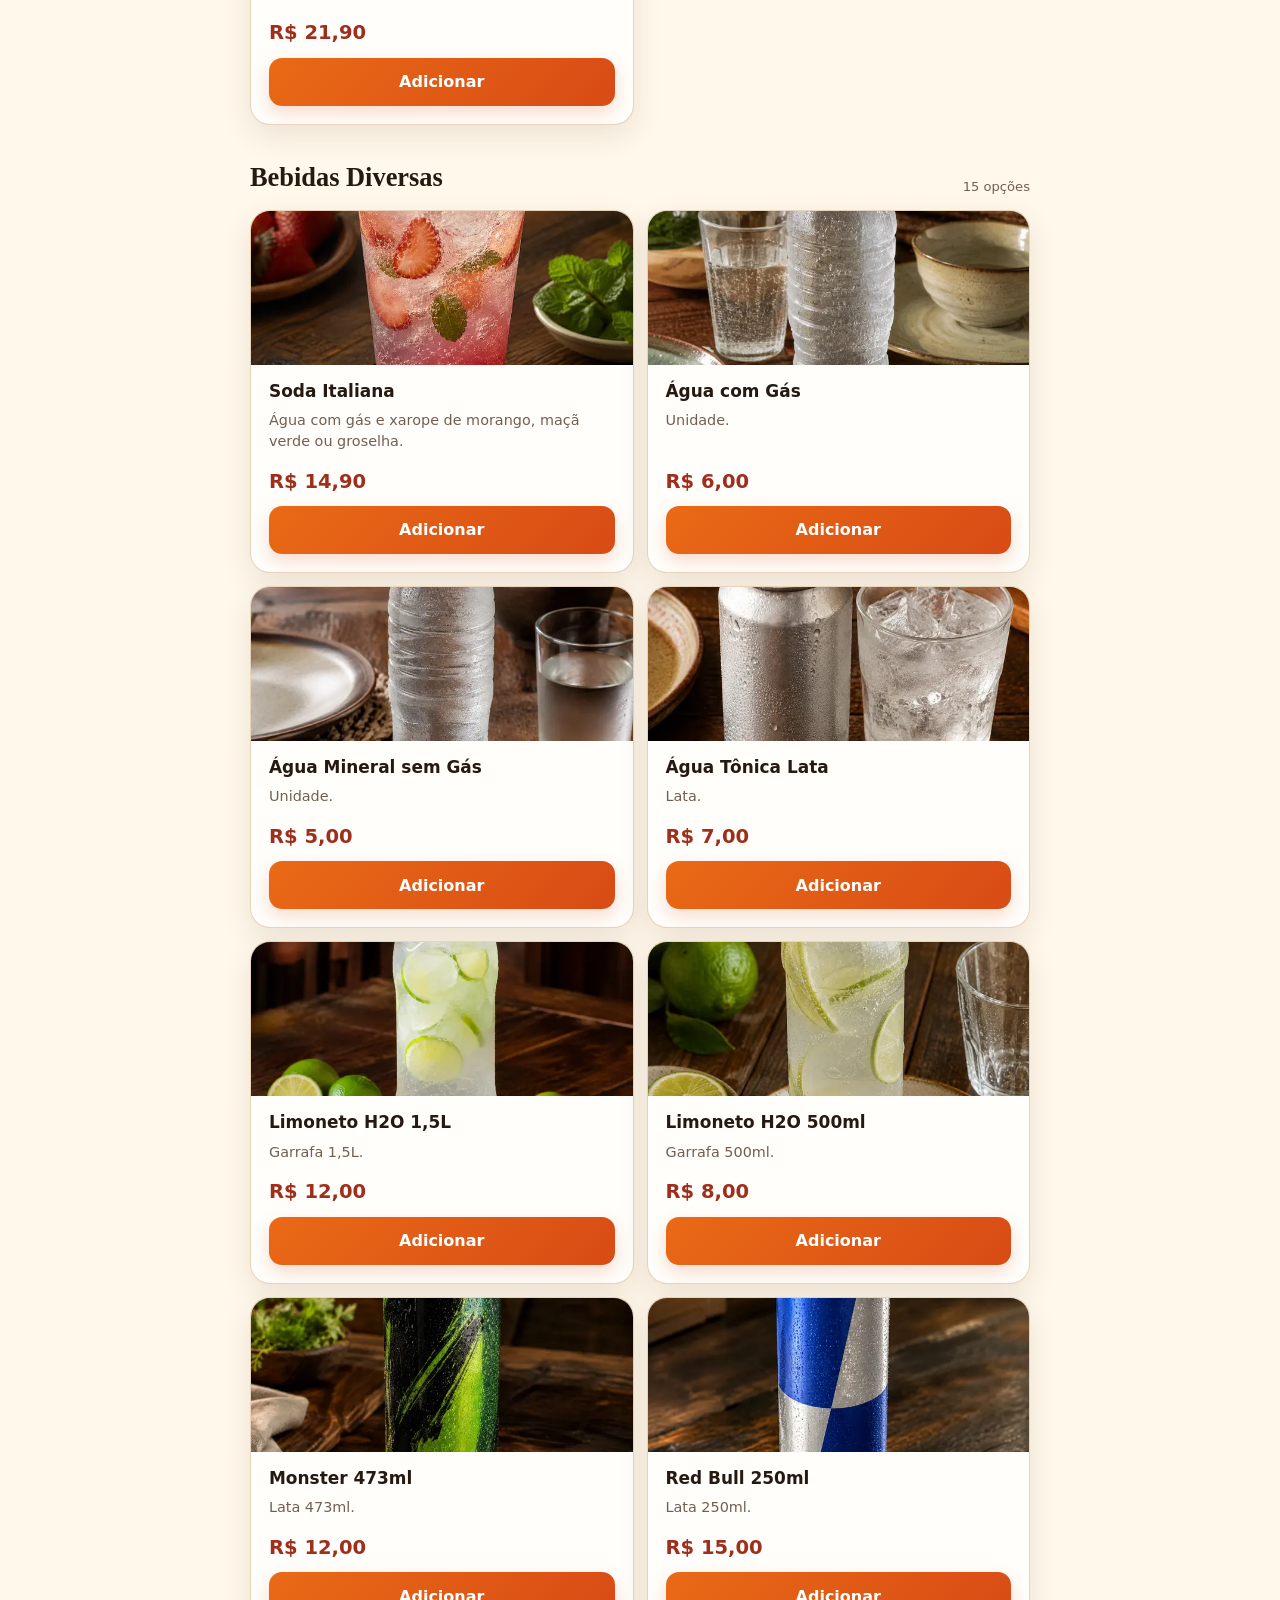
==== commit ecbe484d: "Add home screen app icons and manifest" ====
--- a/index.html
+++ b/index.html
@@ -5,7 +5,14 @@
   <meta name="viewport" content="width=device-width, initial-scale=1, viewport-fit=cover">
   <meta name="theme-color" content="#8f2817">
   <meta name="description" content="Cardápio digital interativo do Rancho do Minduim.">
+  <meta name="application-name" content="Rancho do Minduim">
+  <meta name="apple-mobile-web-app-capable" content="yes">
+  <meta name="apple-mobile-web-app-status-bar-style" content="black-translucent">
+  <meta name="apple-mobile-web-app-title" content="Rancho Minduim">
   <title>Rancho do Minduim | Cardápio Digital</title>
+  <link rel="manifest" href="manifest.webmanifest">
+  <link rel="icon" type="image/png" sizes="32x32" href="assets/icons/favicon-32.png">
+  <link rel="apple-touch-icon" sizes="180x180" href="assets/icons/apple-touch-icon.png">
   <link rel="stylesheet" href="styles.css">
 </head>
 <body>
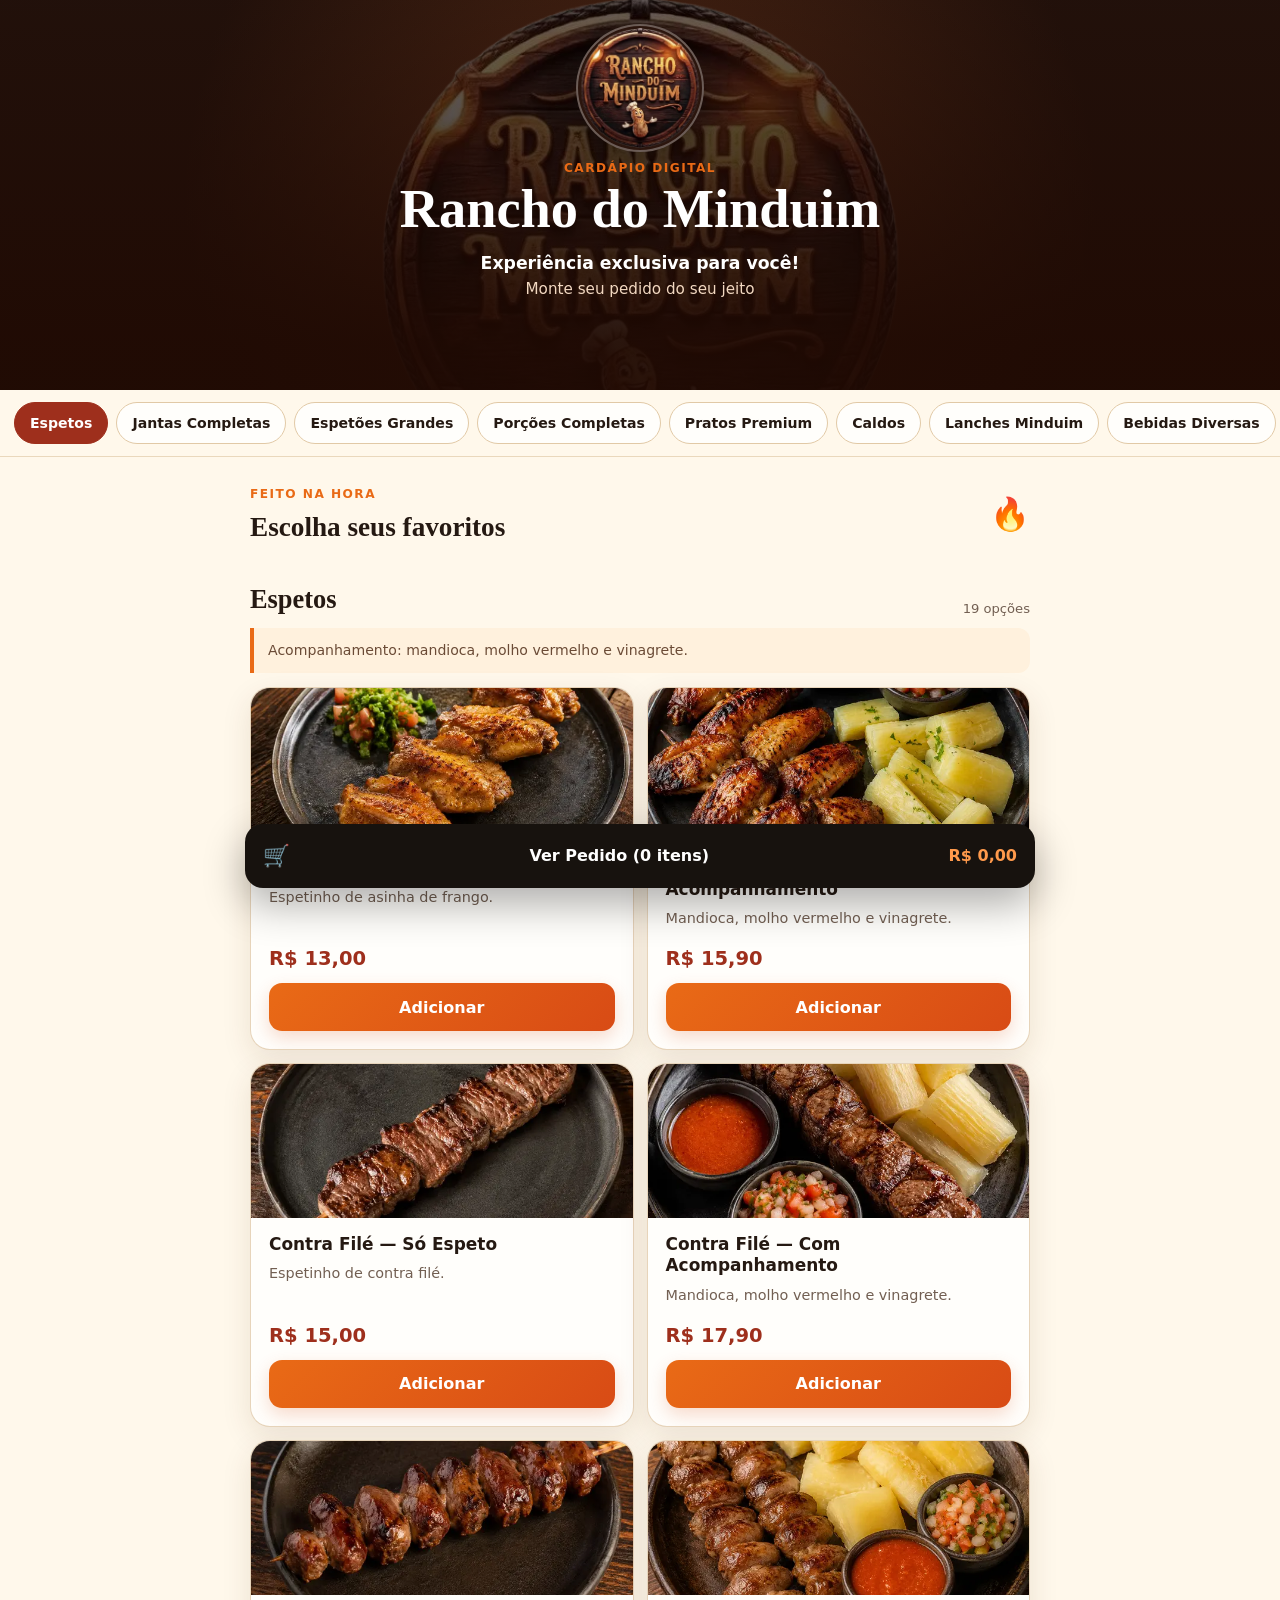
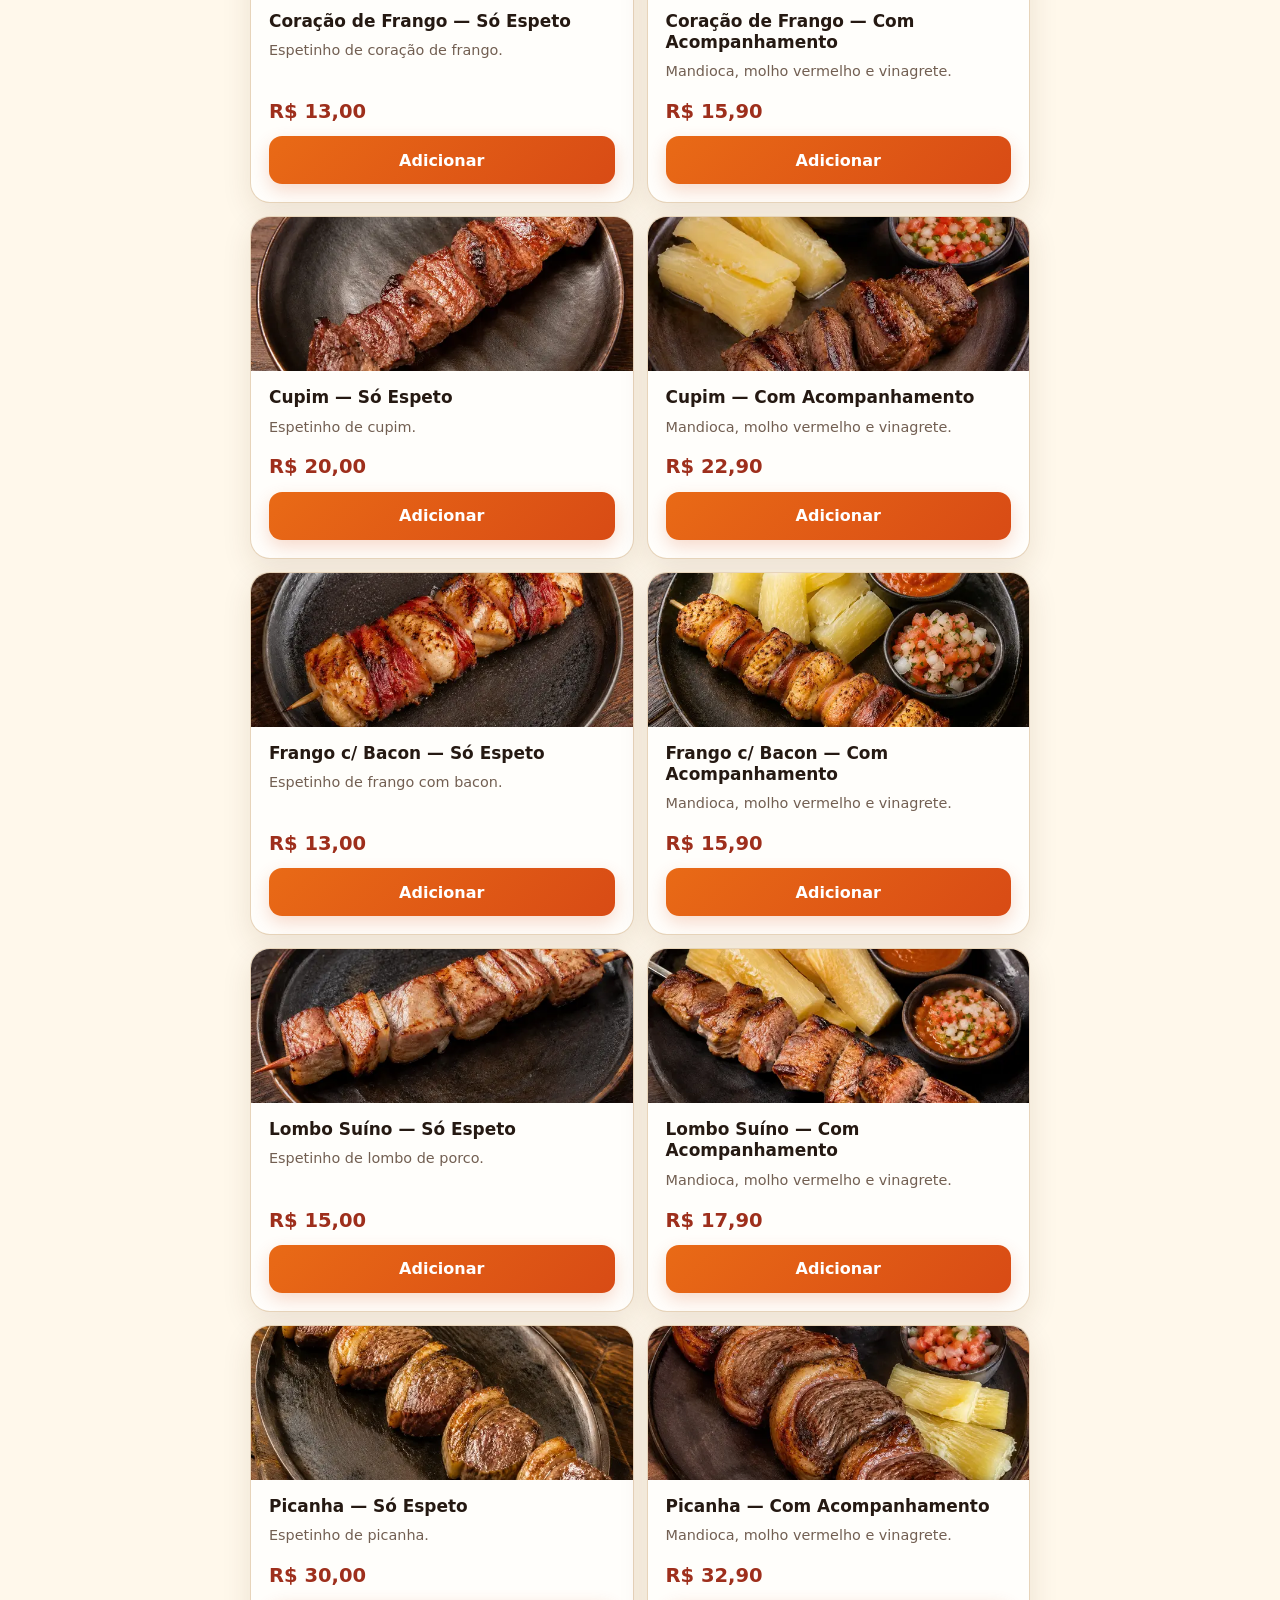
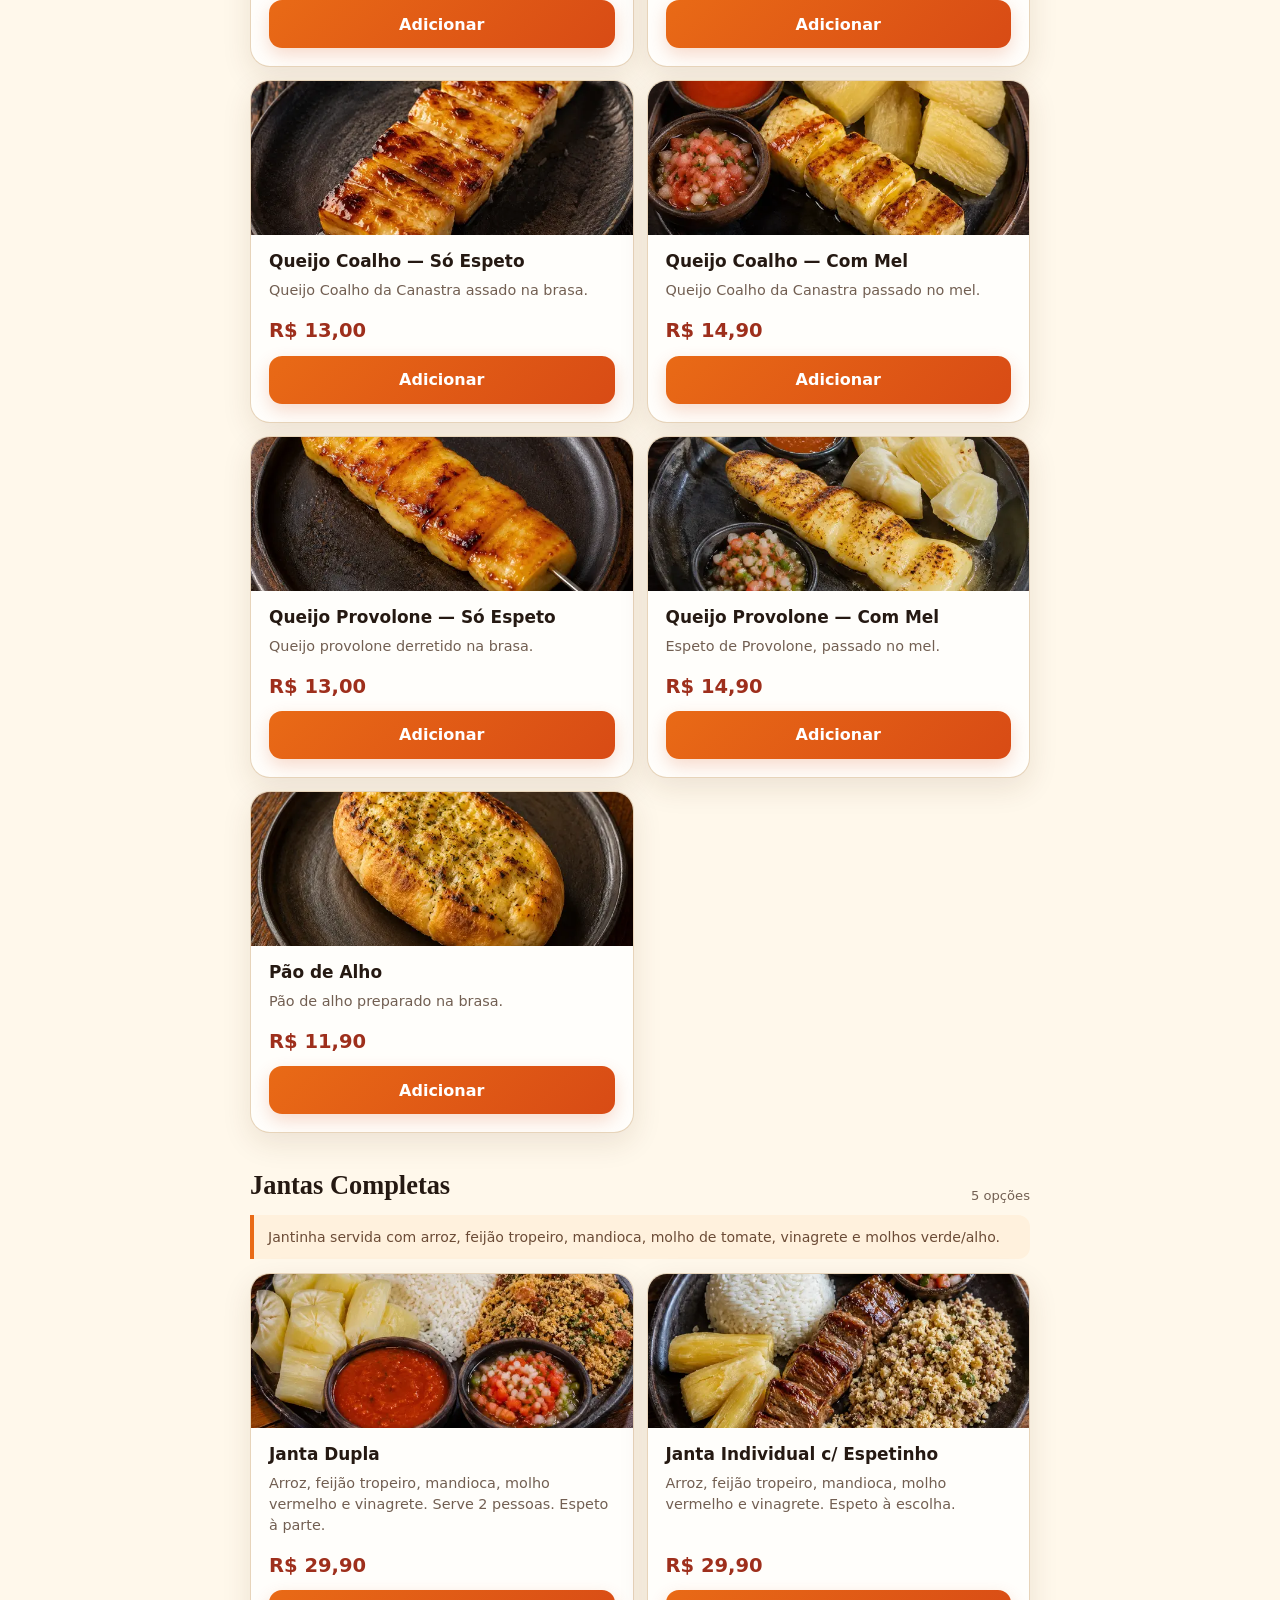
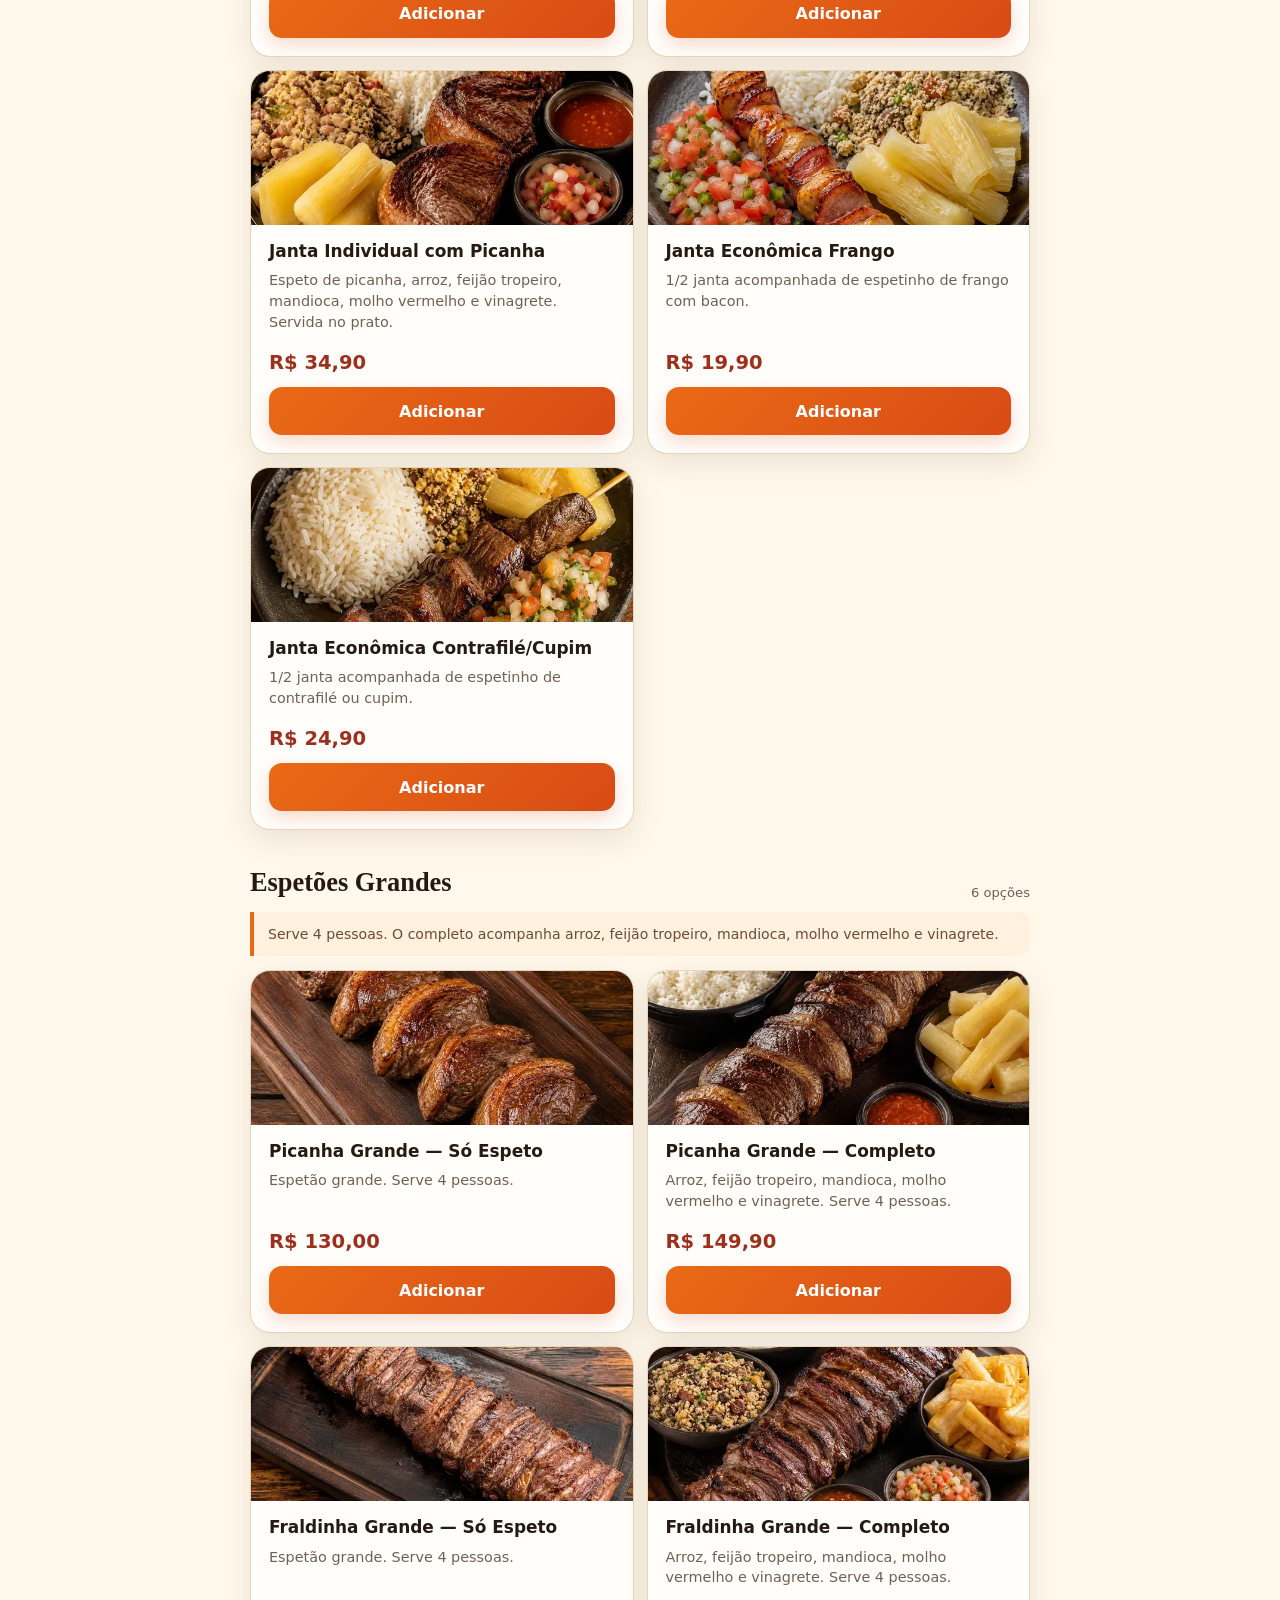
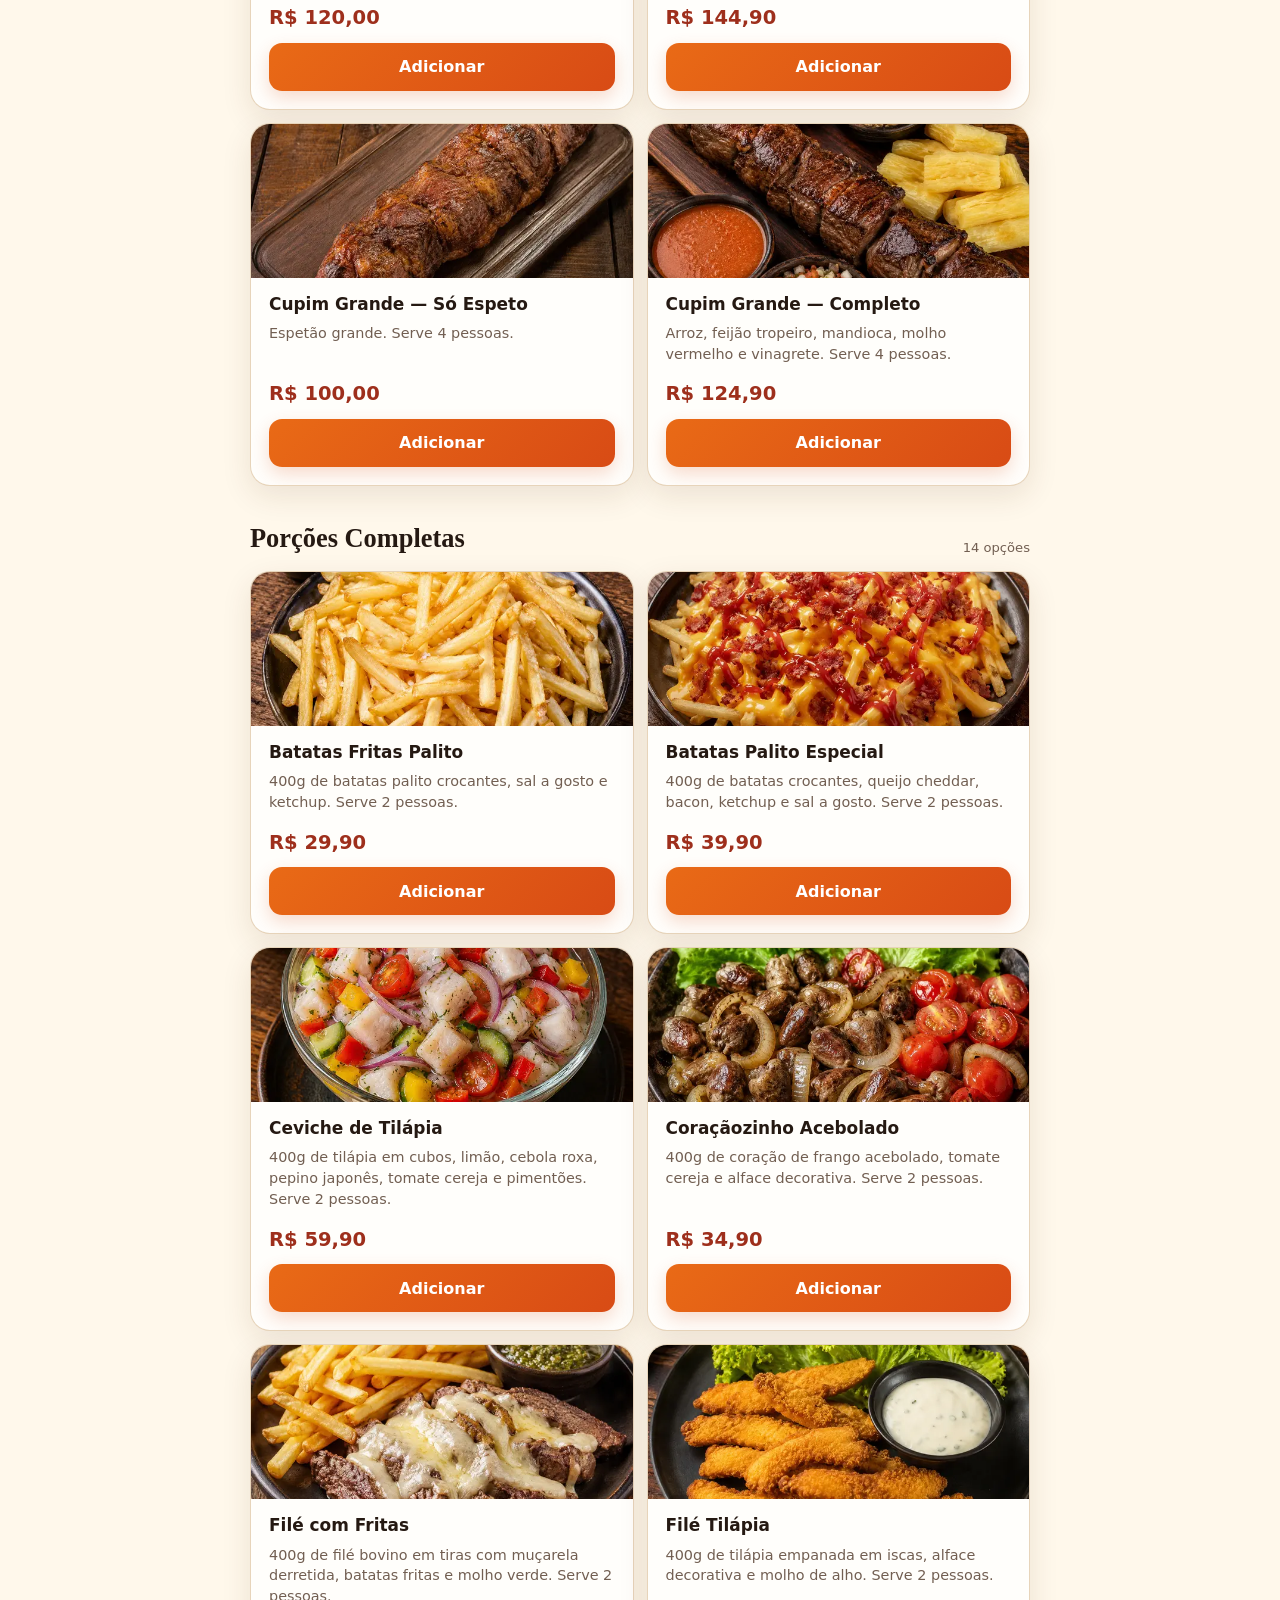
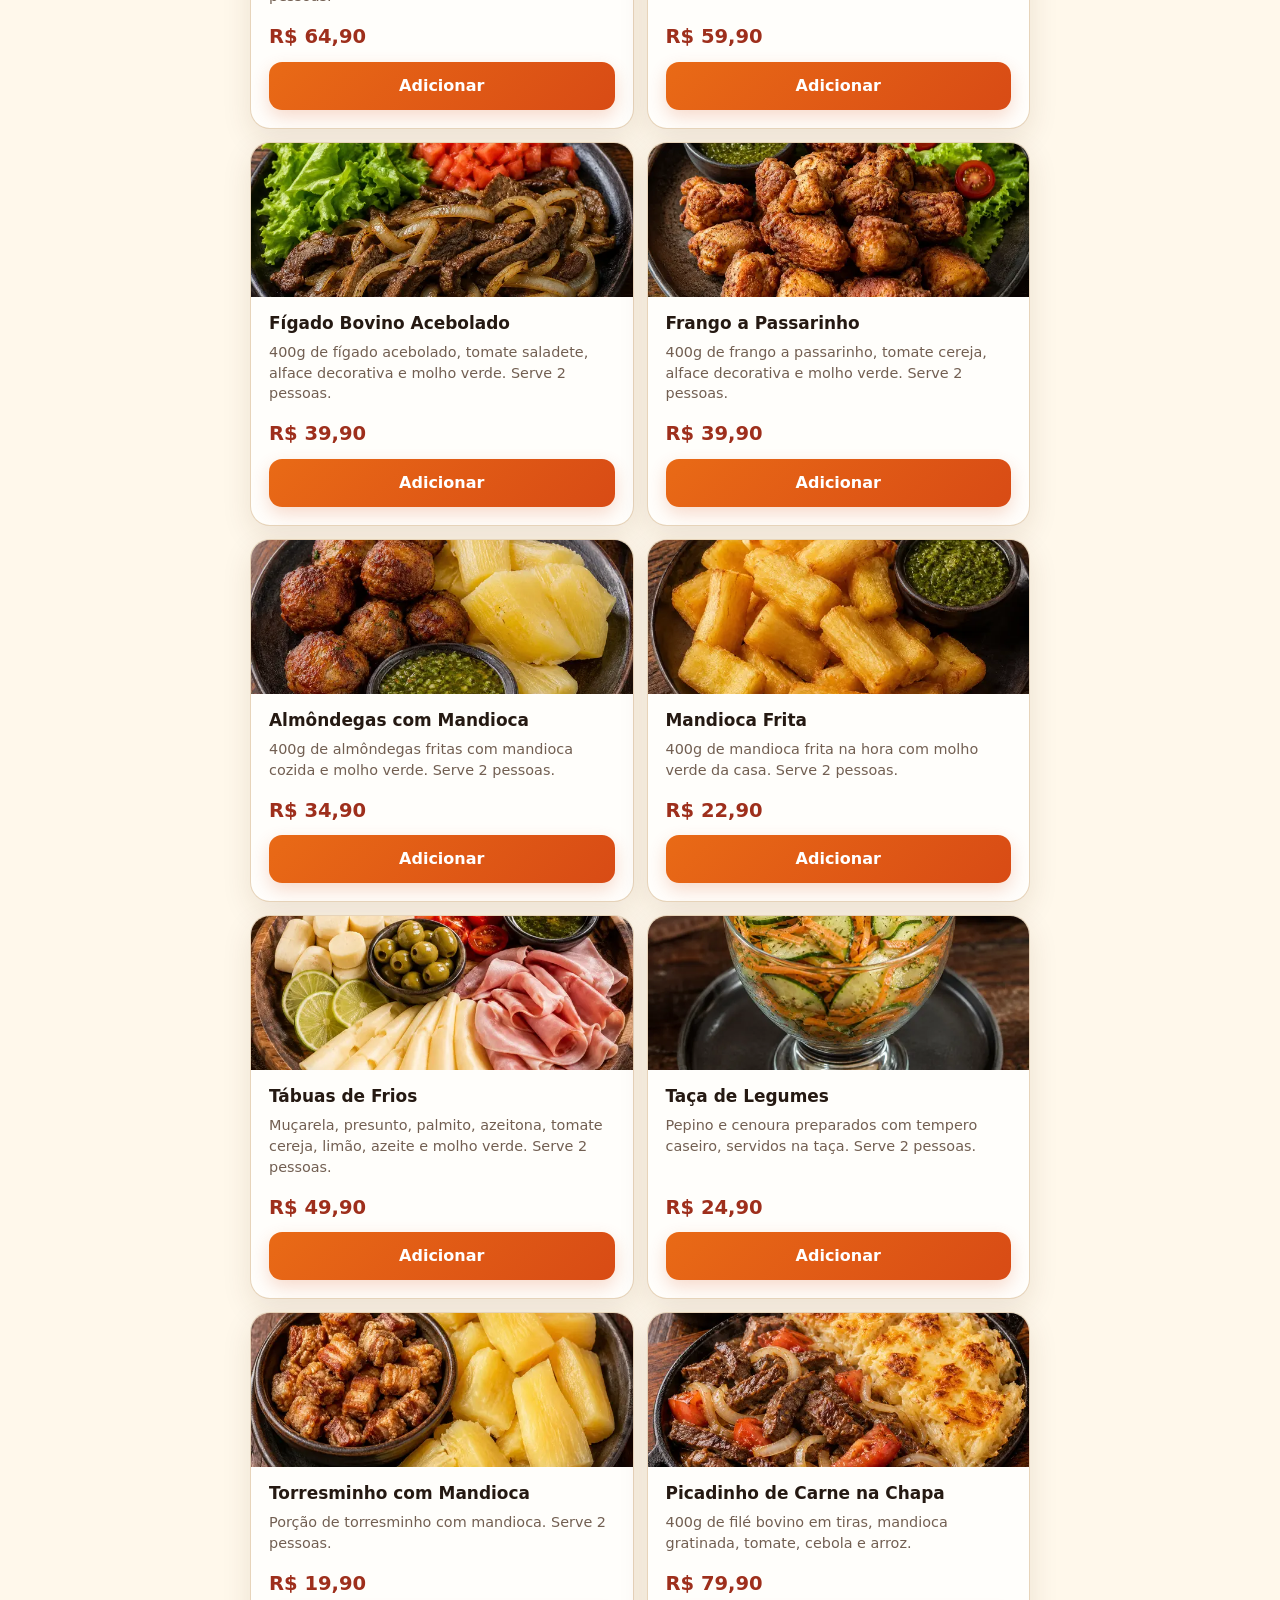
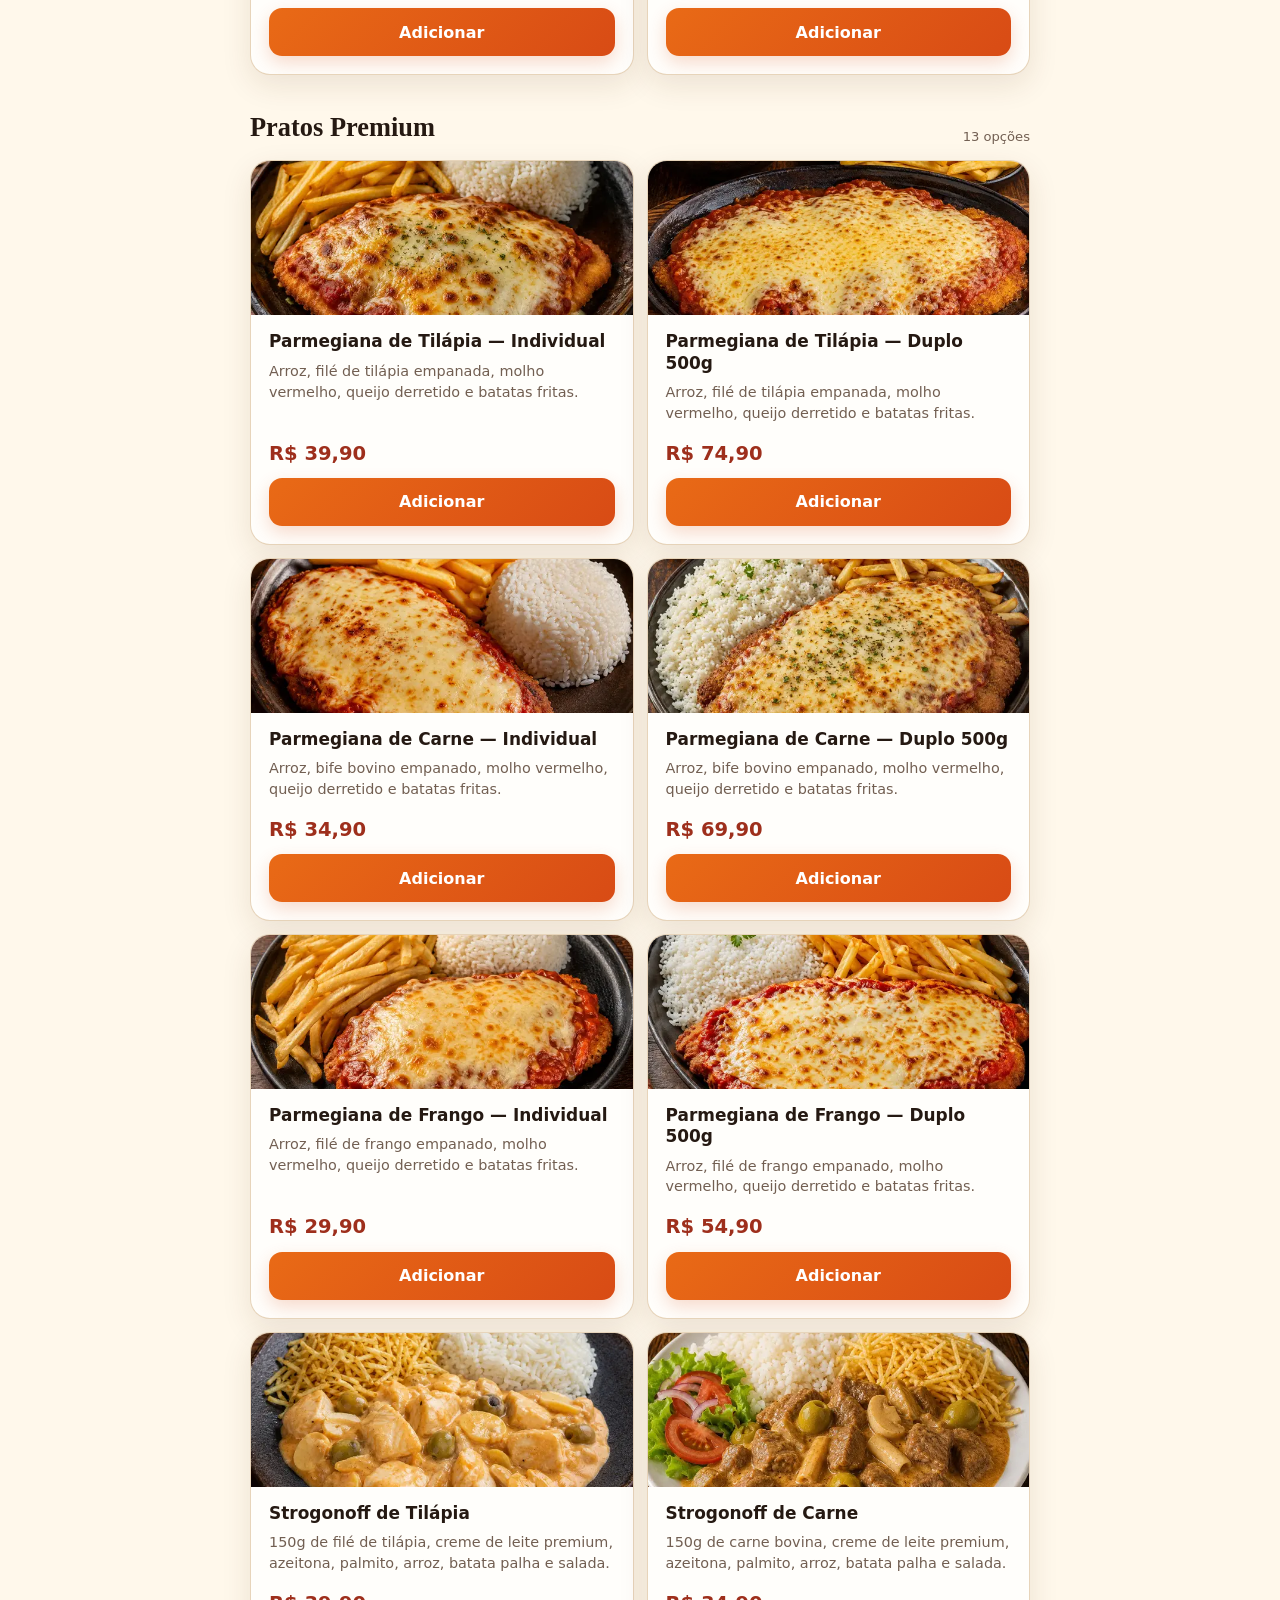
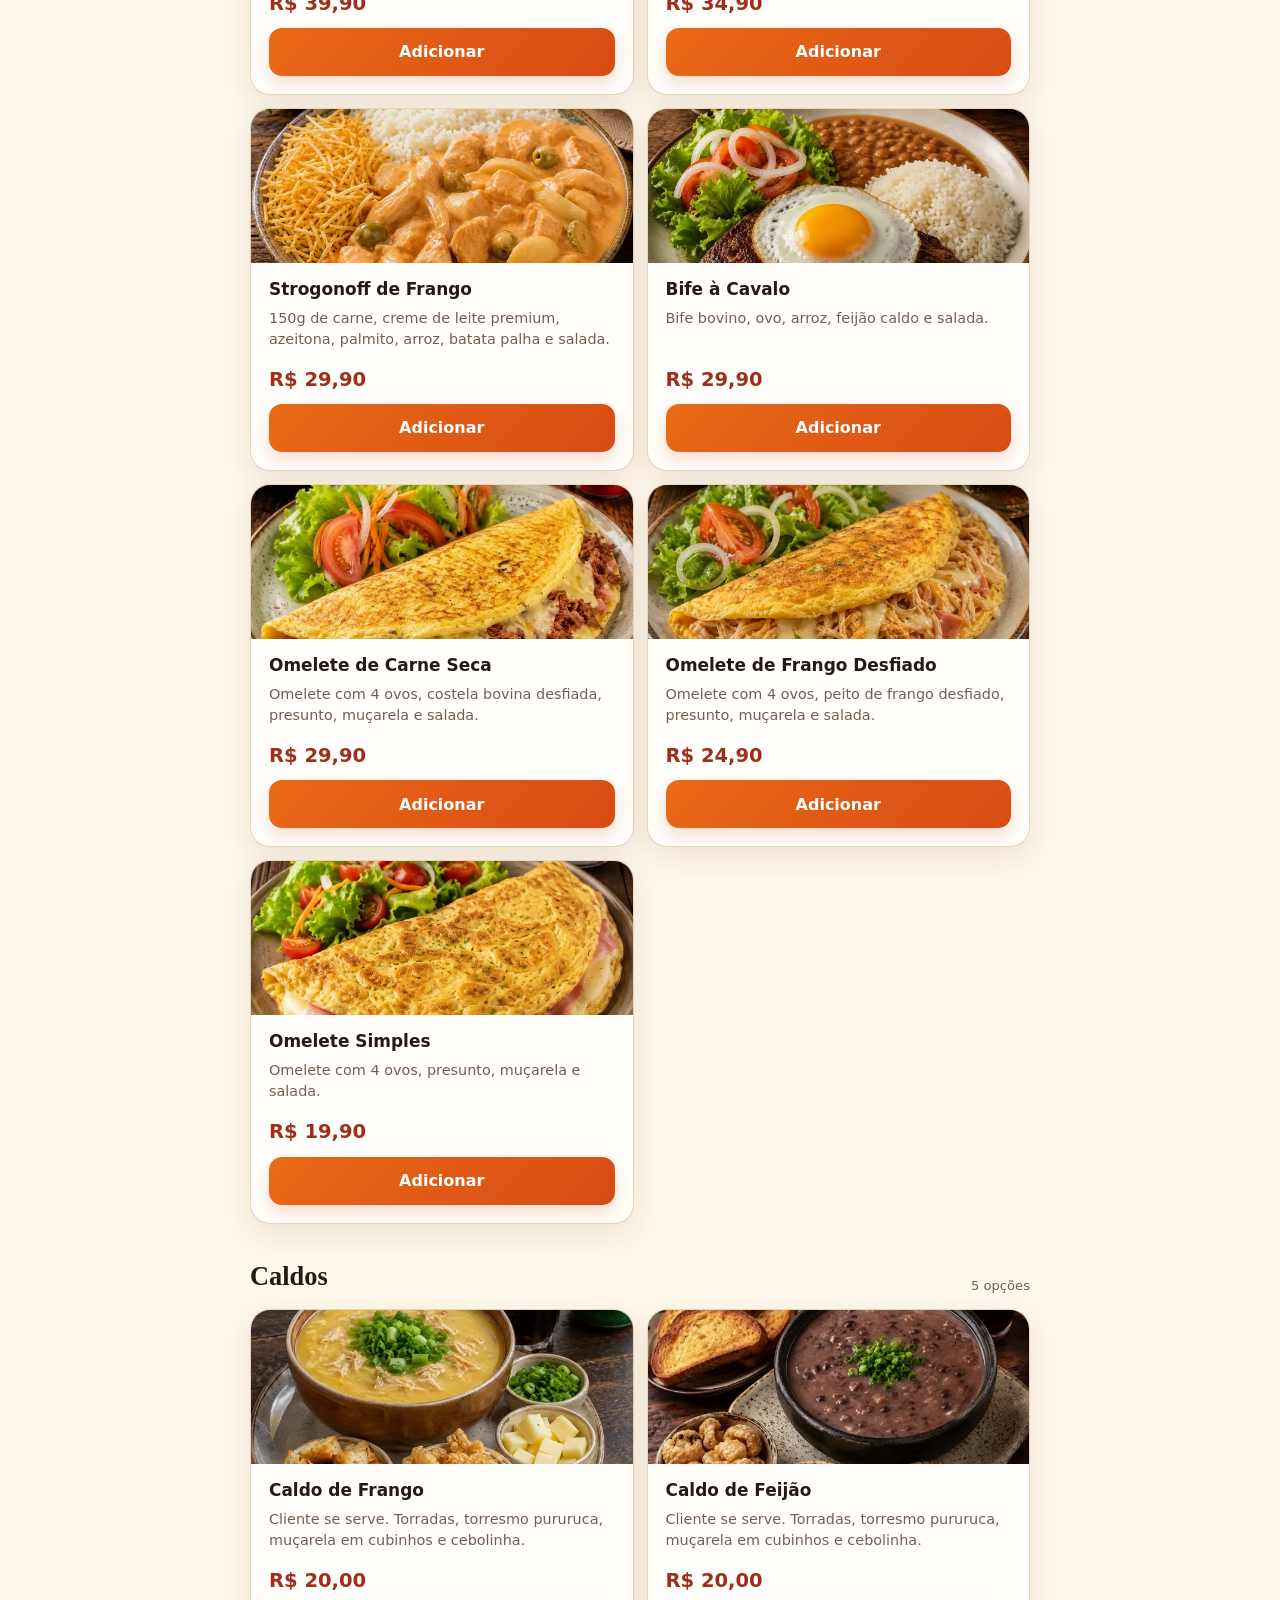
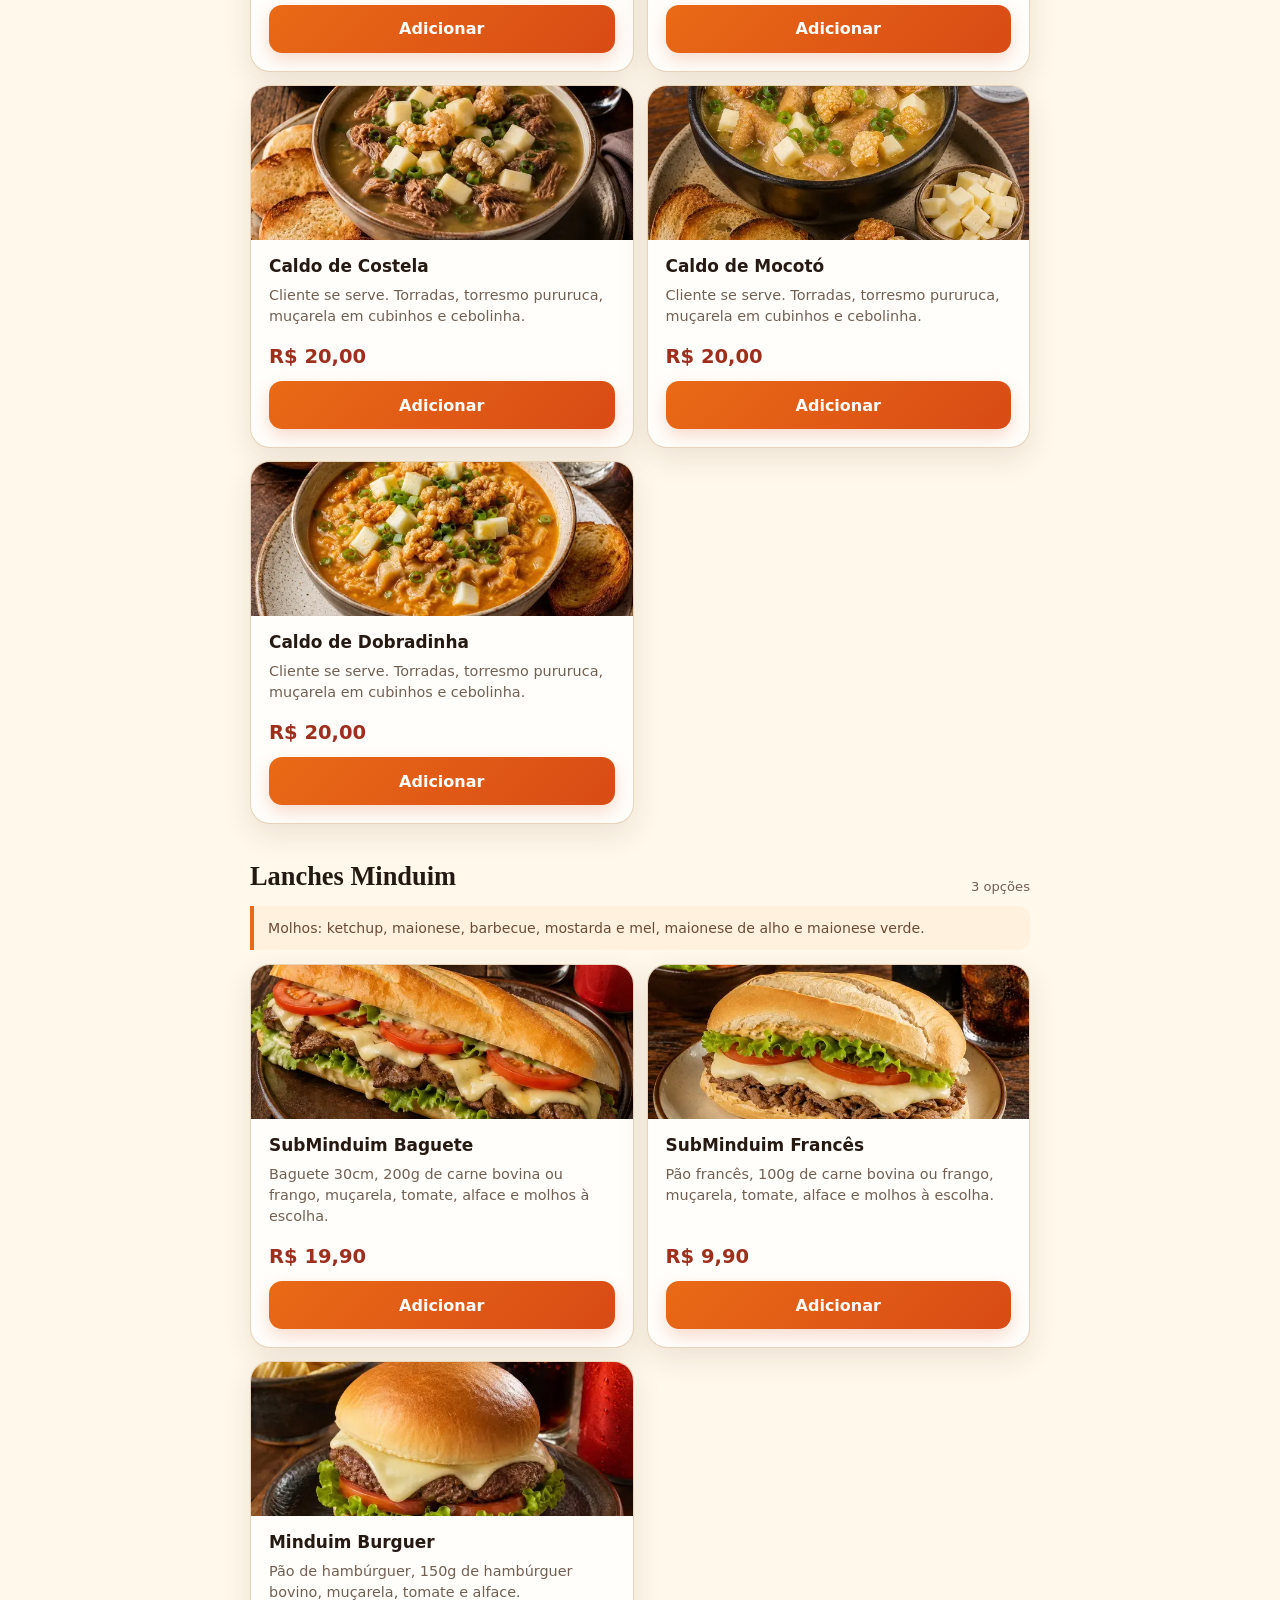
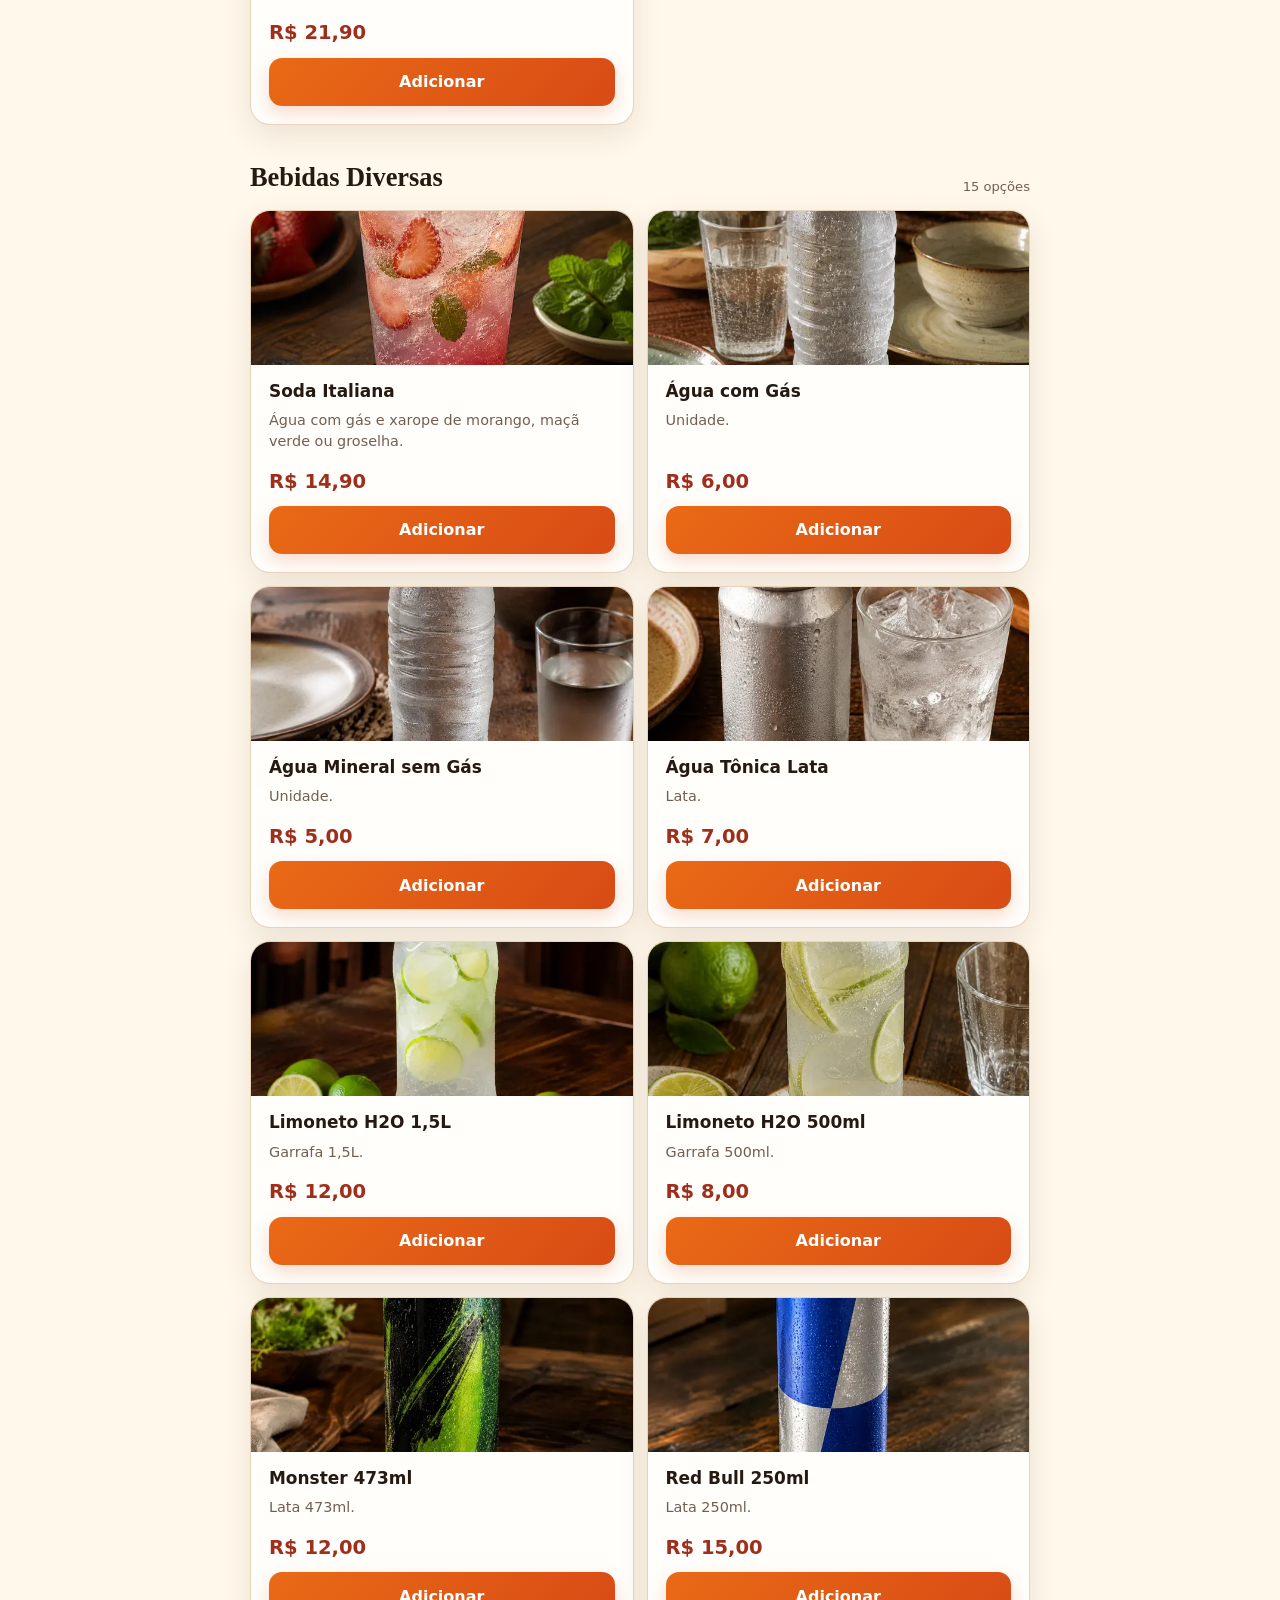
==== commit 7de2608d: "Instala Meta Pixel no cardápio digital" ====
--- a/index.html
+++ b/index.html
@@ -14,8 +14,26 @@
   <link rel="icon" type="image/png" sizes="32x32" href="assets/icons/favicon-32.png">
   <link rel="apple-touch-icon" sizes="180x180" href="assets/icons/apple-touch-icon.png">
   <link rel="stylesheet" href="styles.css">
+  <!-- Meta Pixel Code -->
+  <script>
+    !function(f,b,e,v,n,t,s)
+    {if(f.fbq)return;n=f.fbq=function(){n.callMethod?
+    n.callMethod.apply(n,arguments):n.queue.push(arguments)};
+    if(!f._fbq)f._fbq=n;n.push=n;n.loaded=!0;n.version='2.0';
+    n.queue=[];t=b.createElement(e);t.async=!0;
+    t.src=v;s=b.getElementsByTagName(e)[0];
+    s.parentNode.insertBefore(t,s)}(window, document,'script',
+    'https://connect.facebook.net/en_US/fbevents.js');
+
+    fbq('init', '28941373158820148');
+    fbq('track', 'PageView');
+  </script>
+  <!-- End Meta Pixel Code -->
 </head>
 <body>
+  <noscript>
+    <img height="1" width="1" style="display:none" src="https://www.facebook.com/tr?id=28941373158820148&ev=PageView&noscript=1" alt="">
+  </noscript>
   <div id="app">
     <section class="screen active" id="menu-screen" aria-labelledby="menu-title">
       <header class="brand-hero">
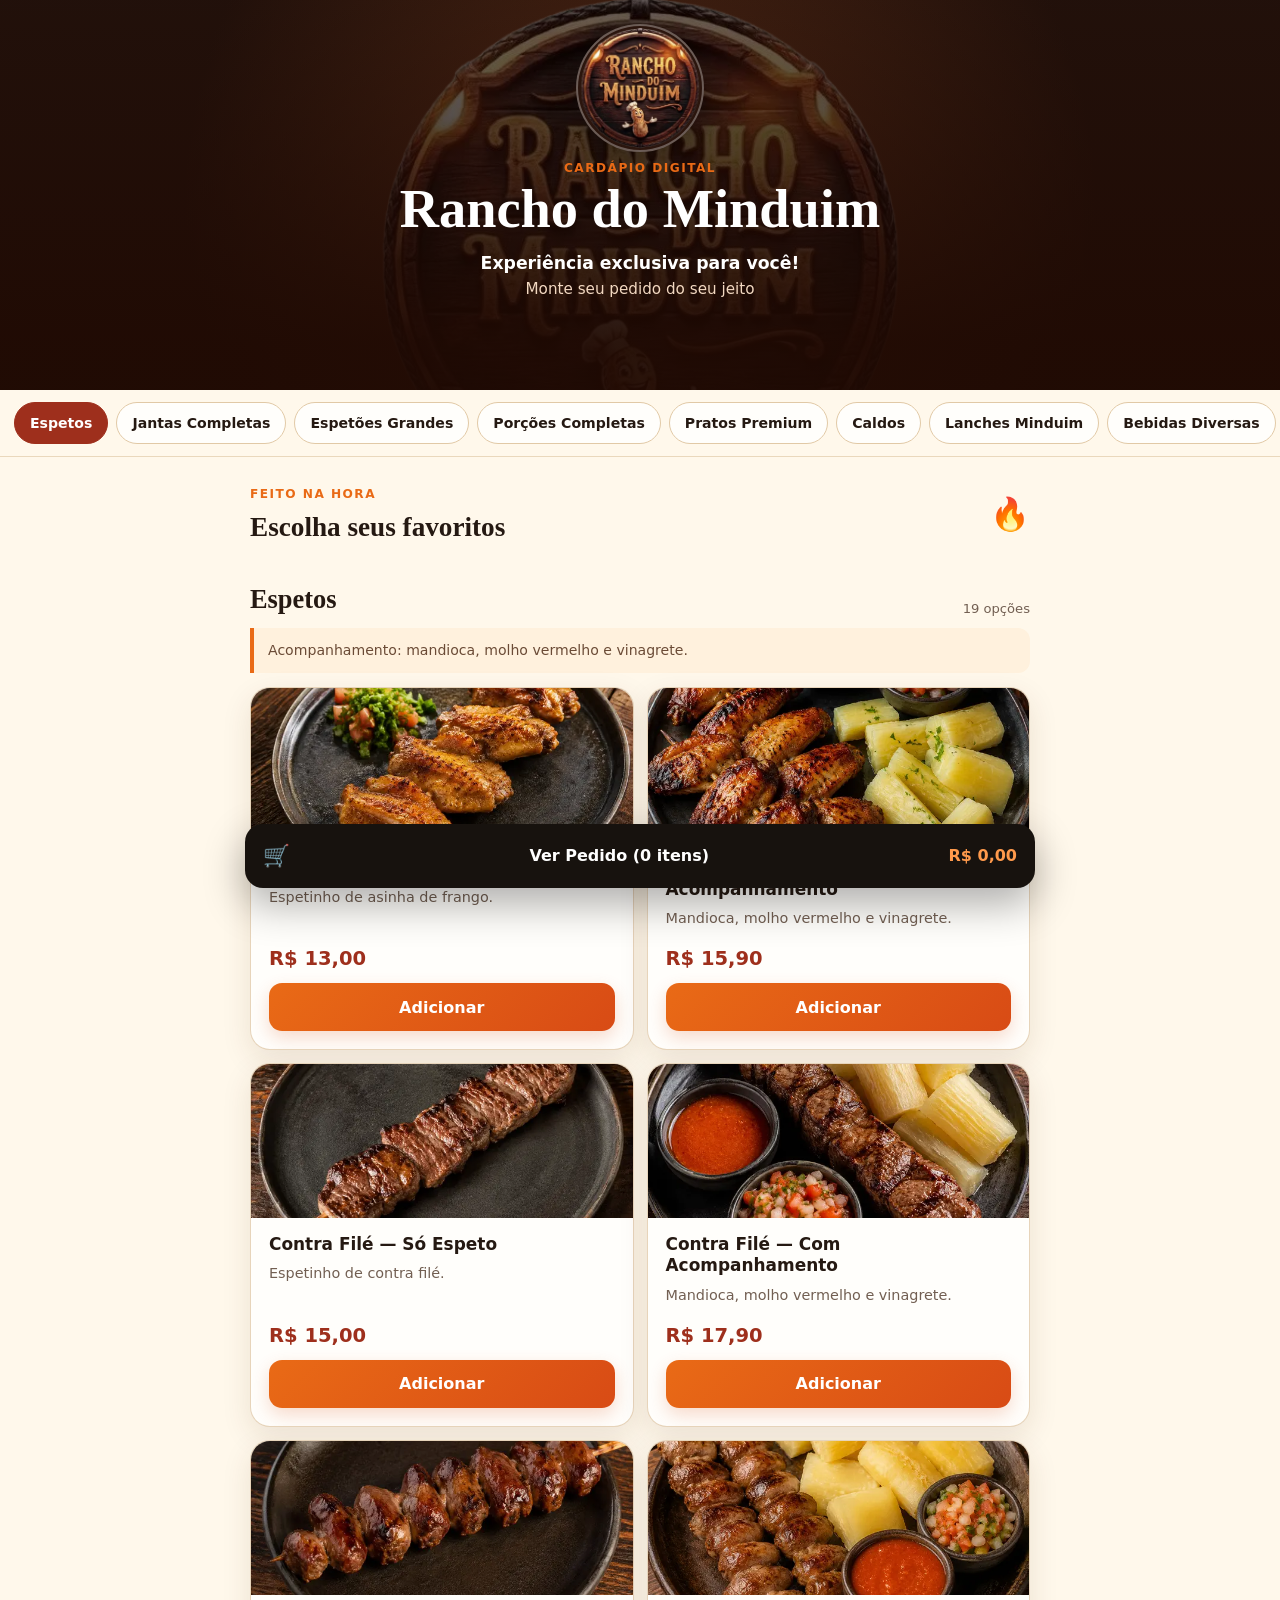
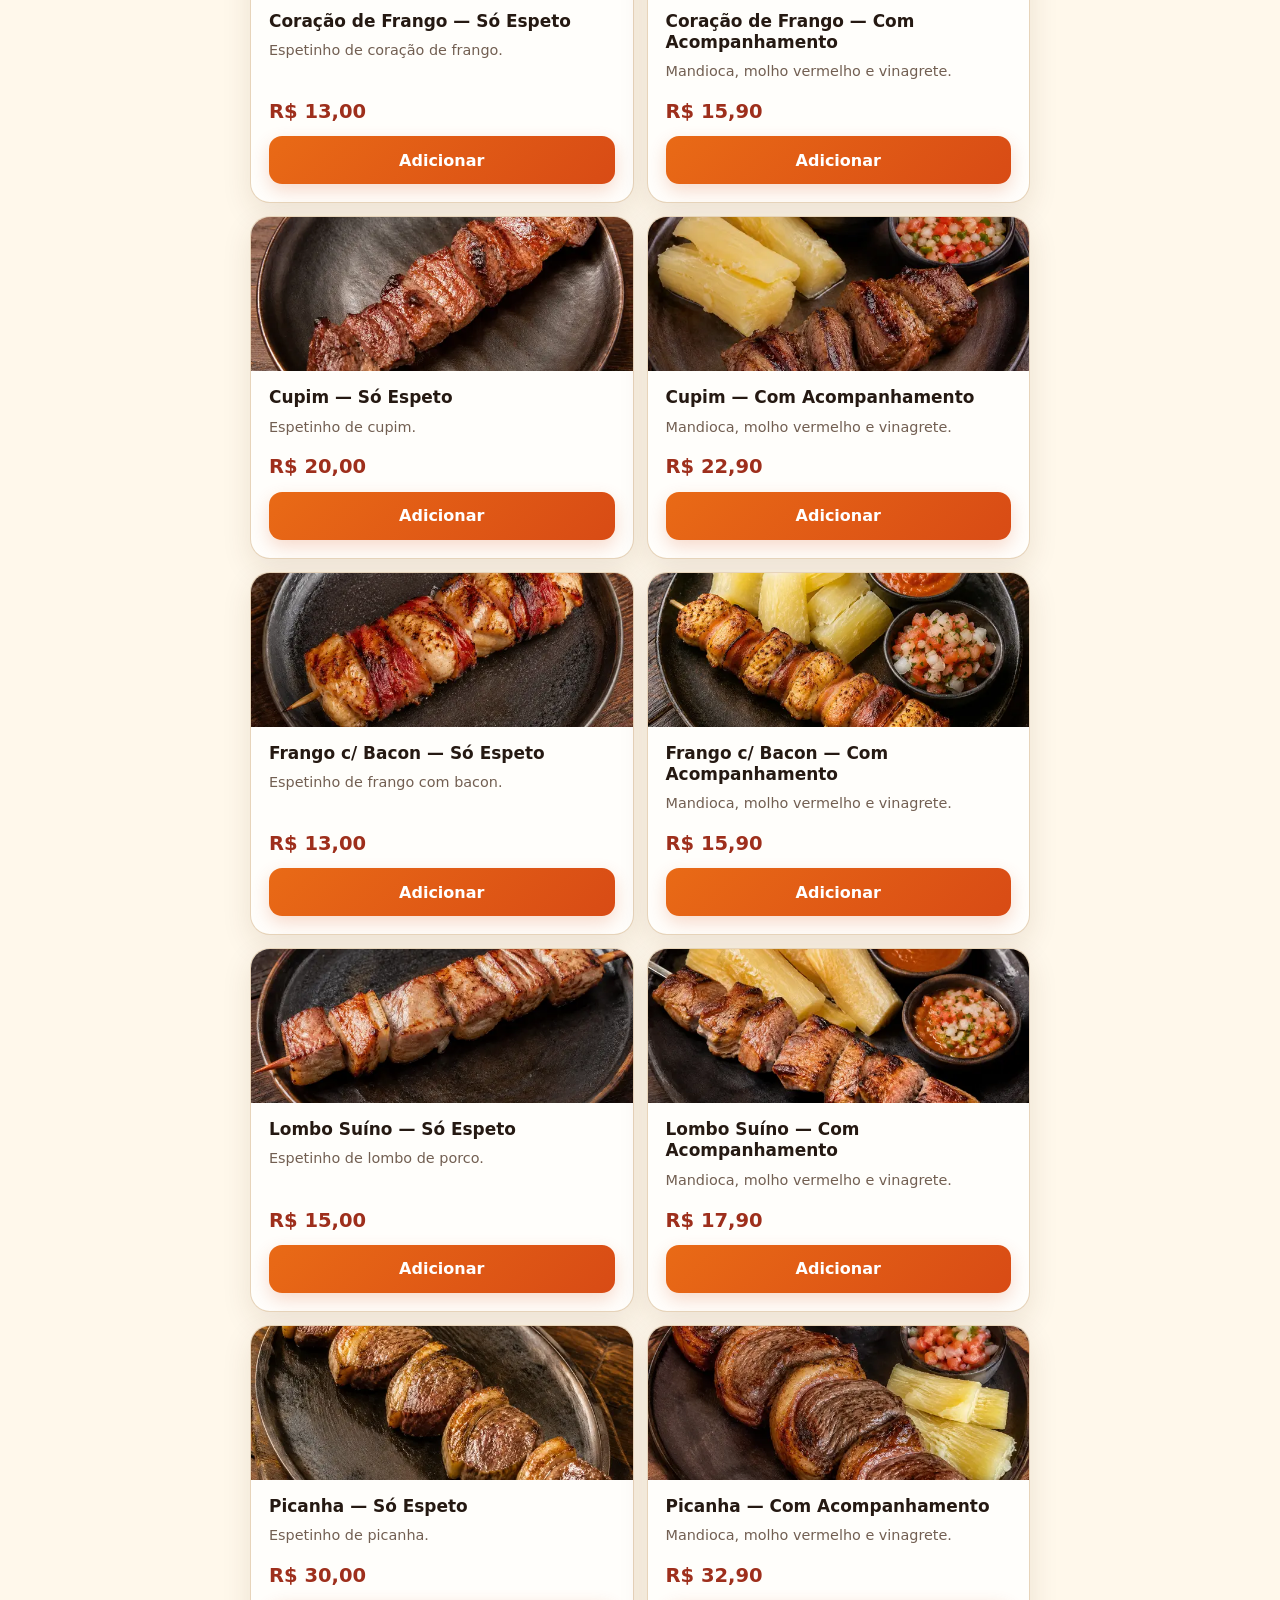
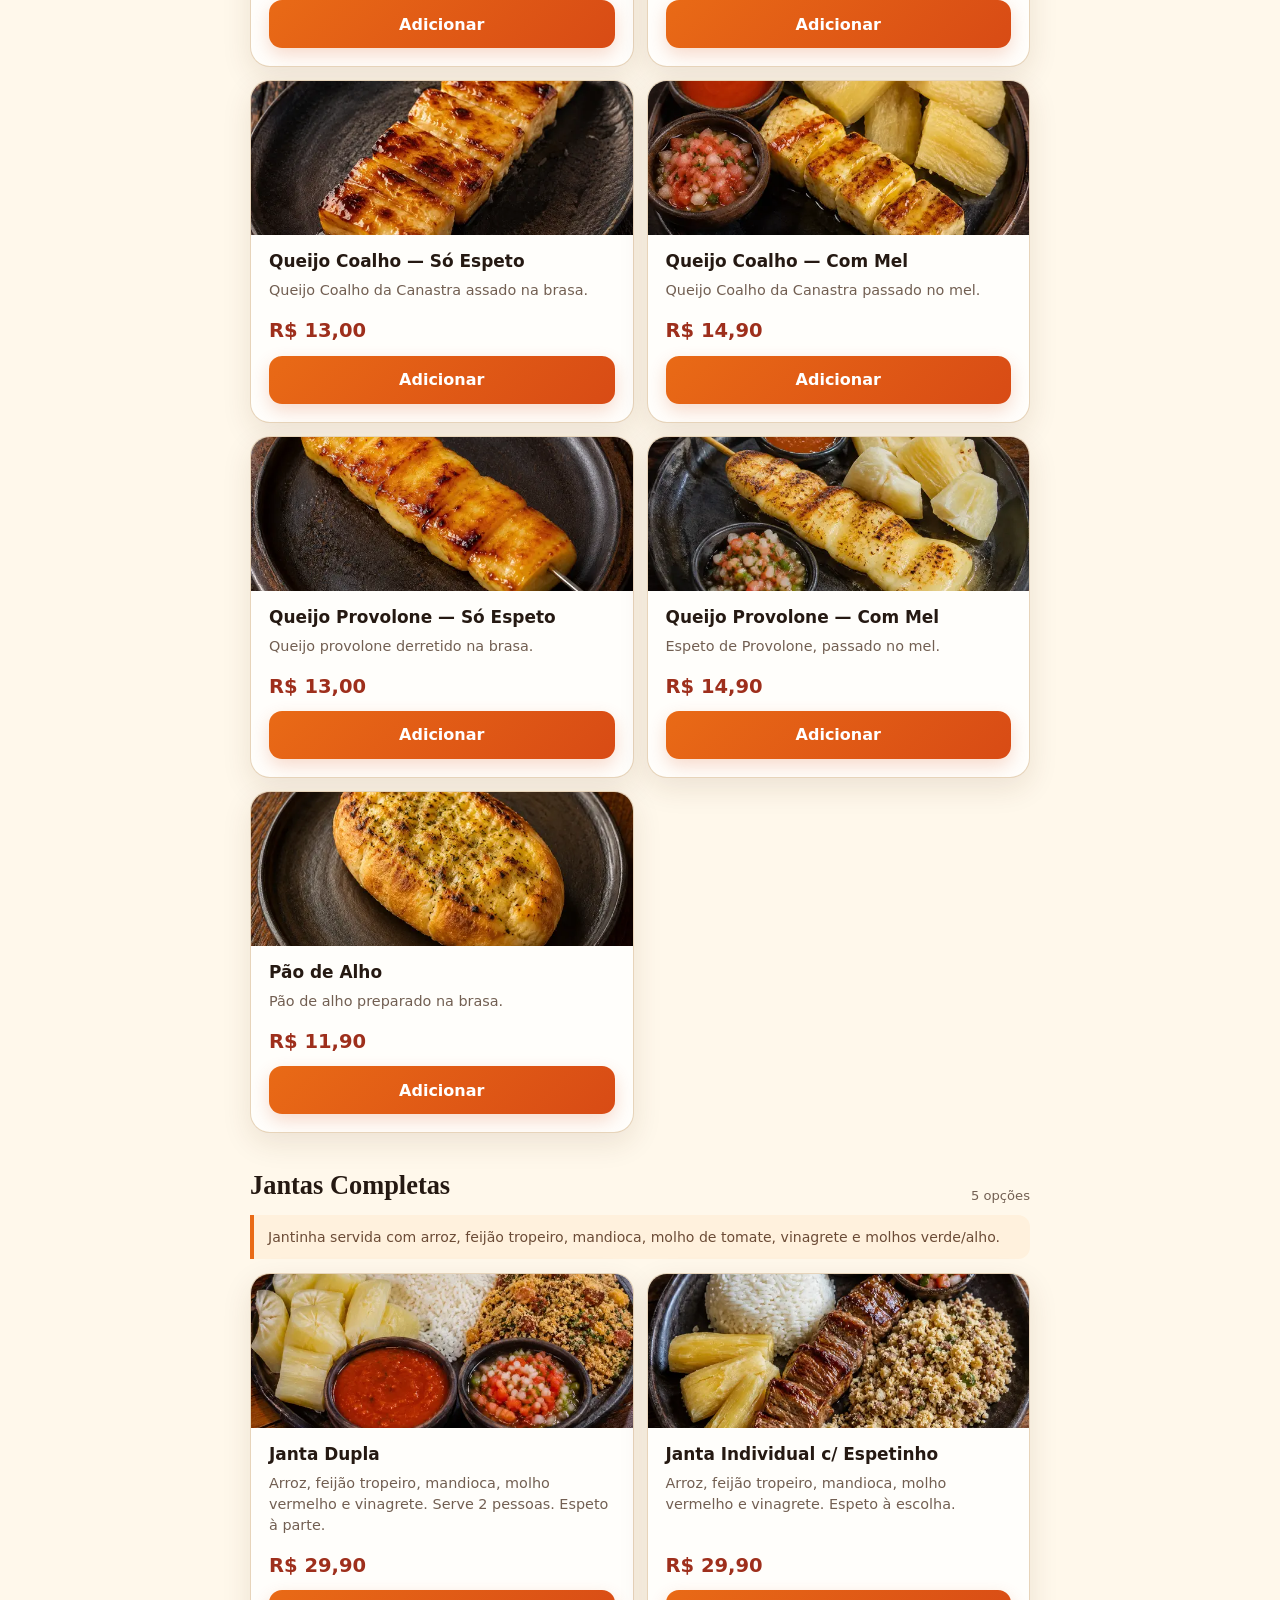
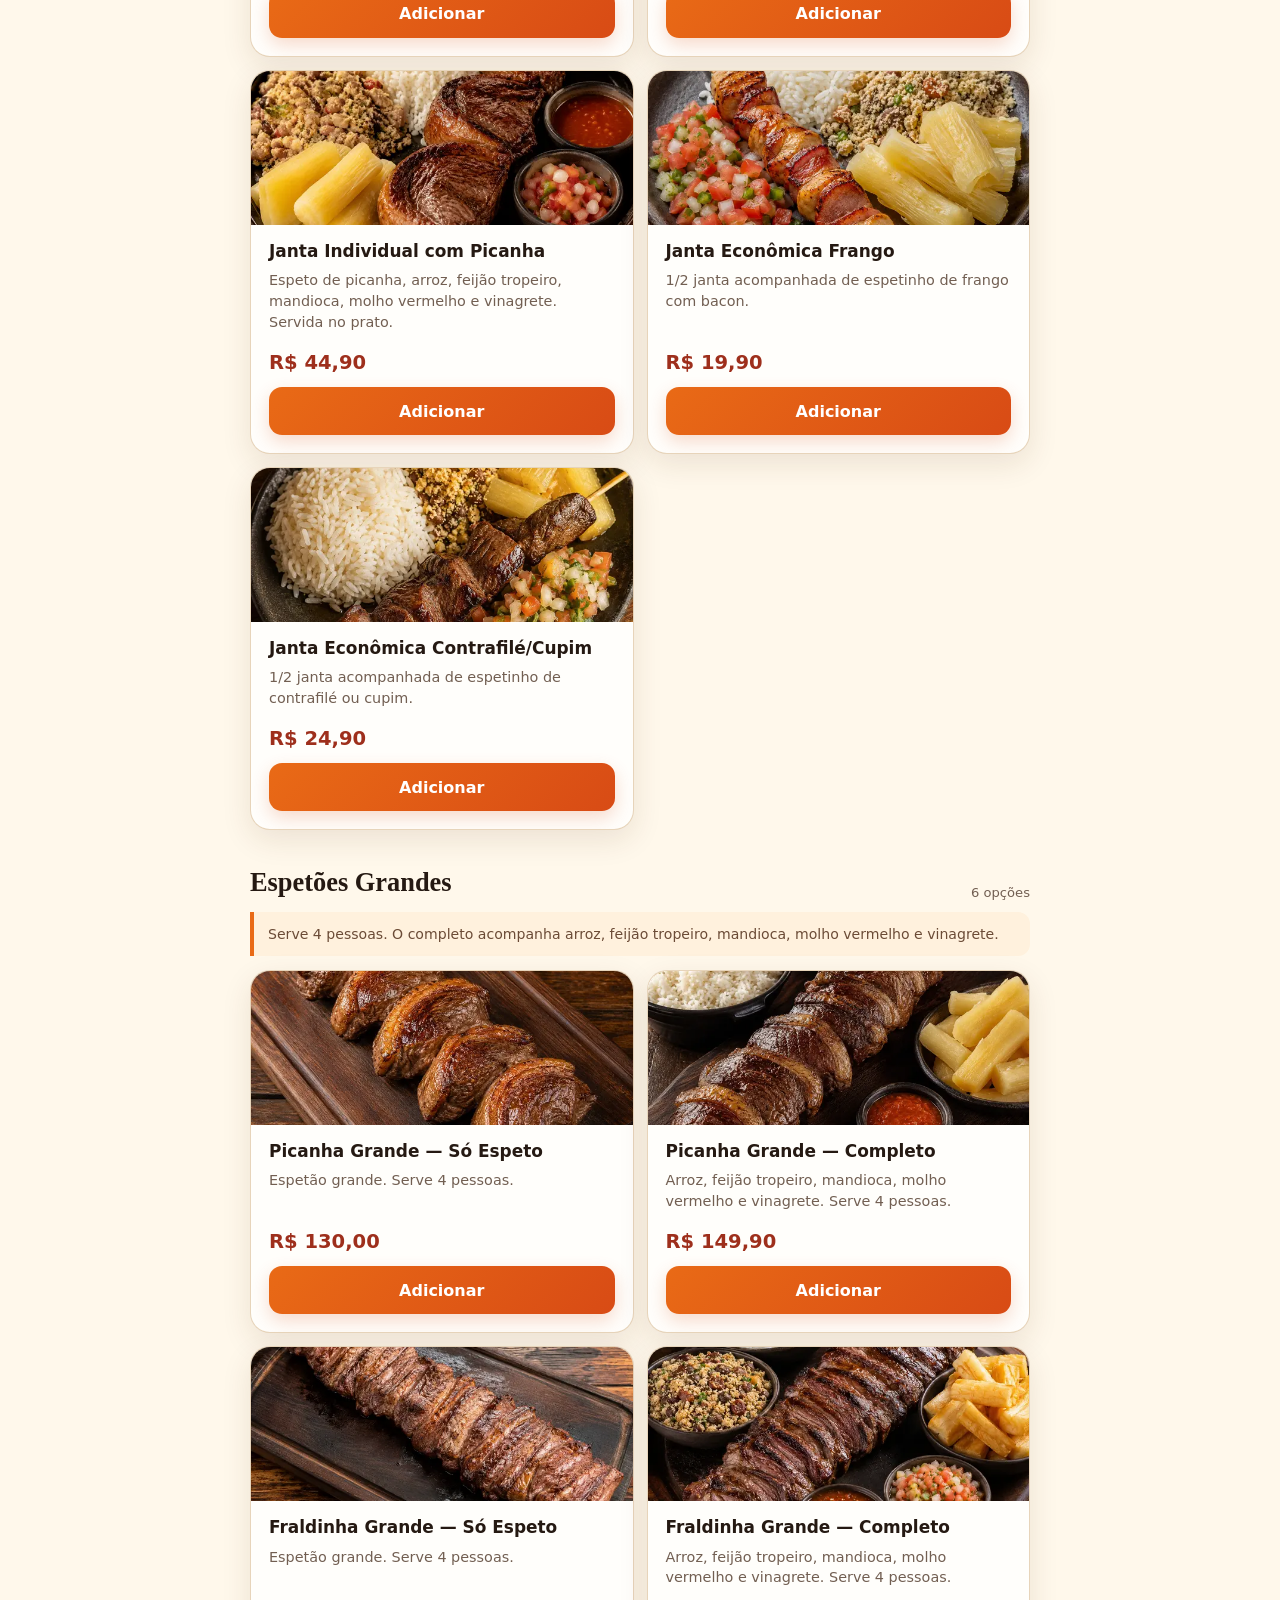
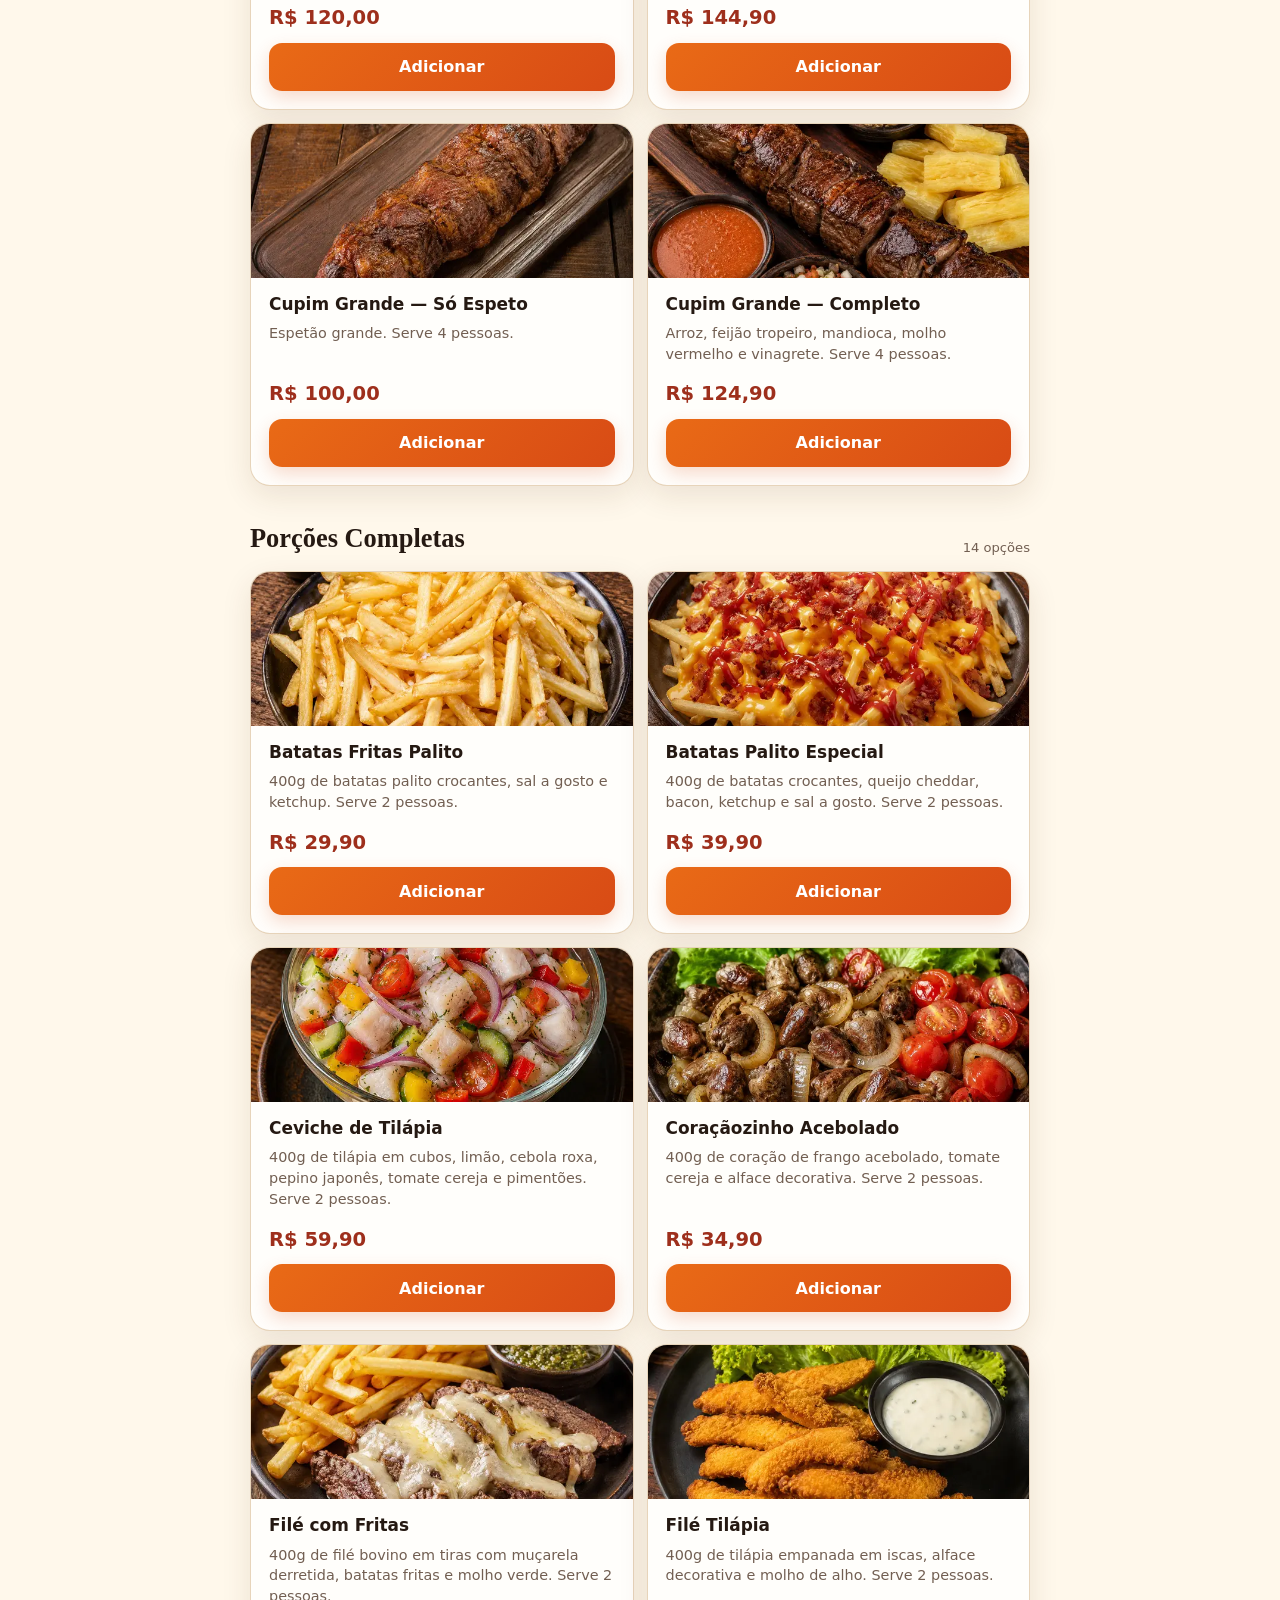
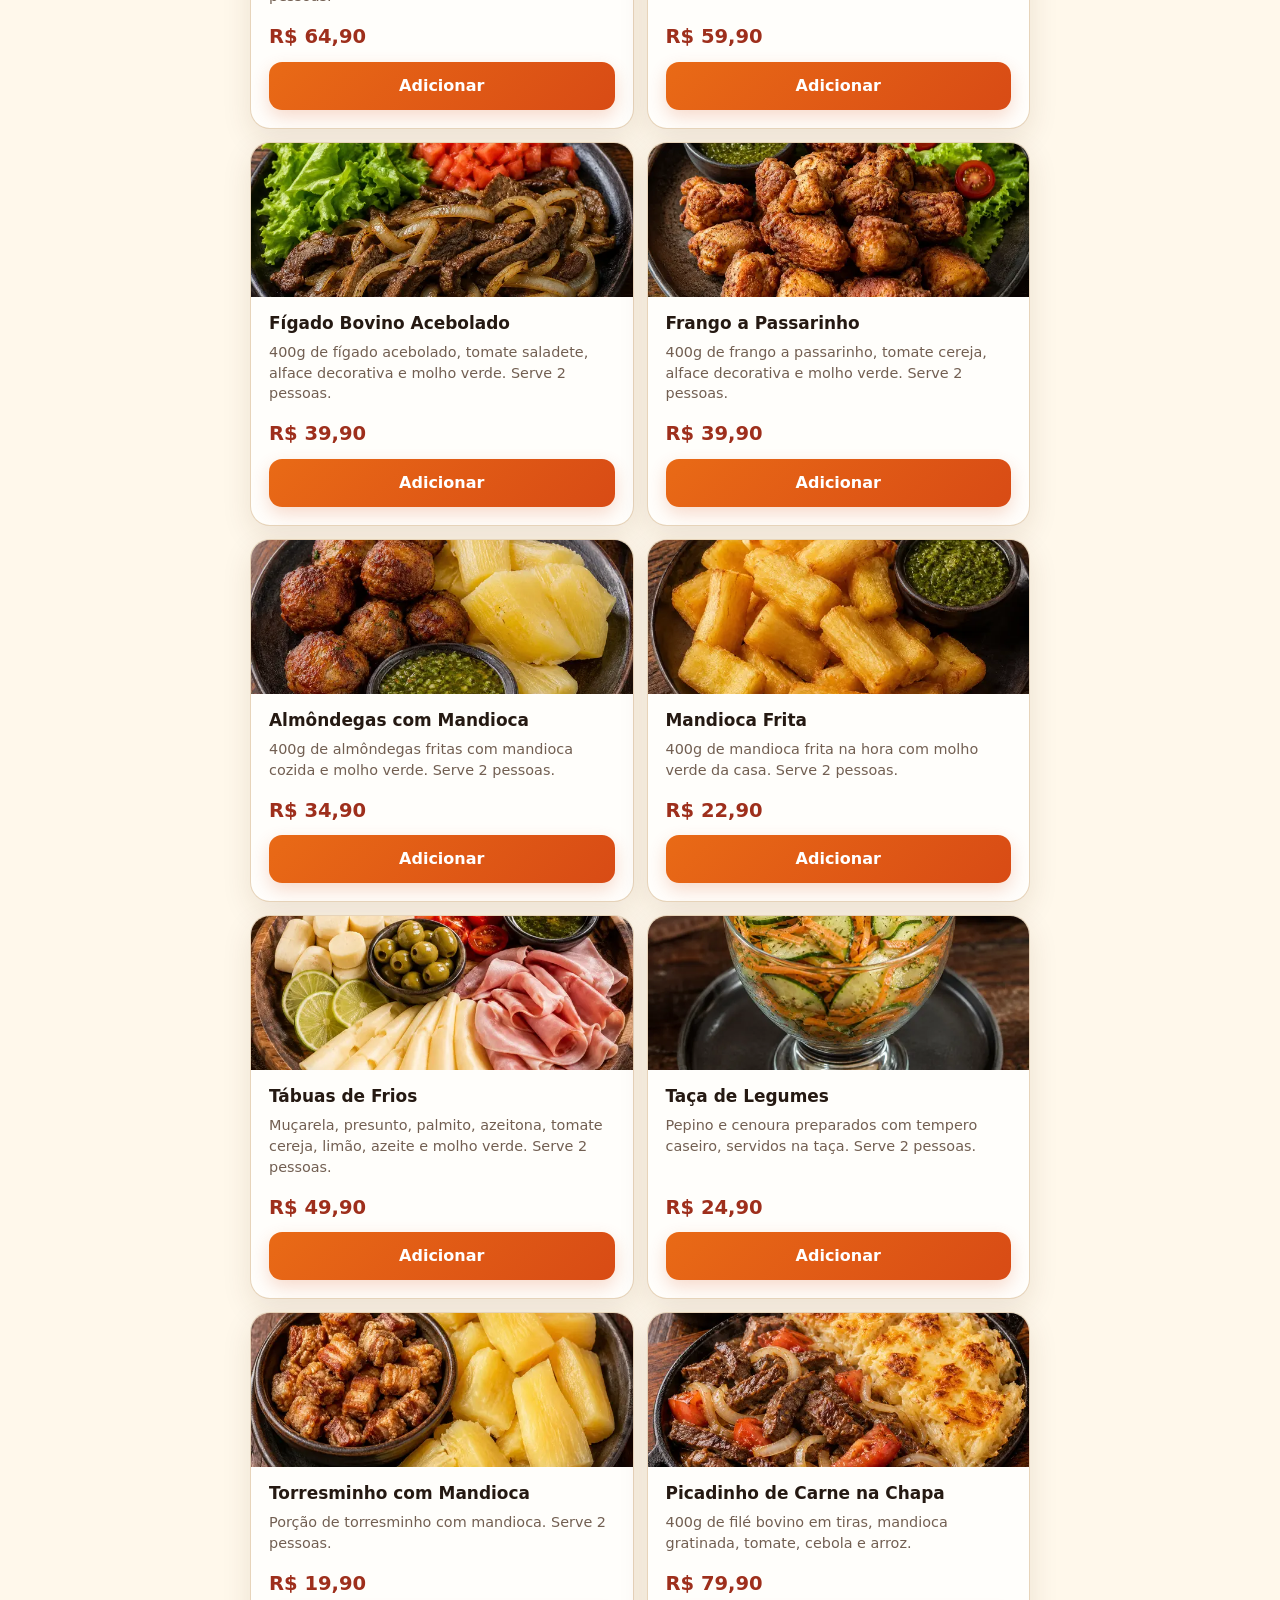
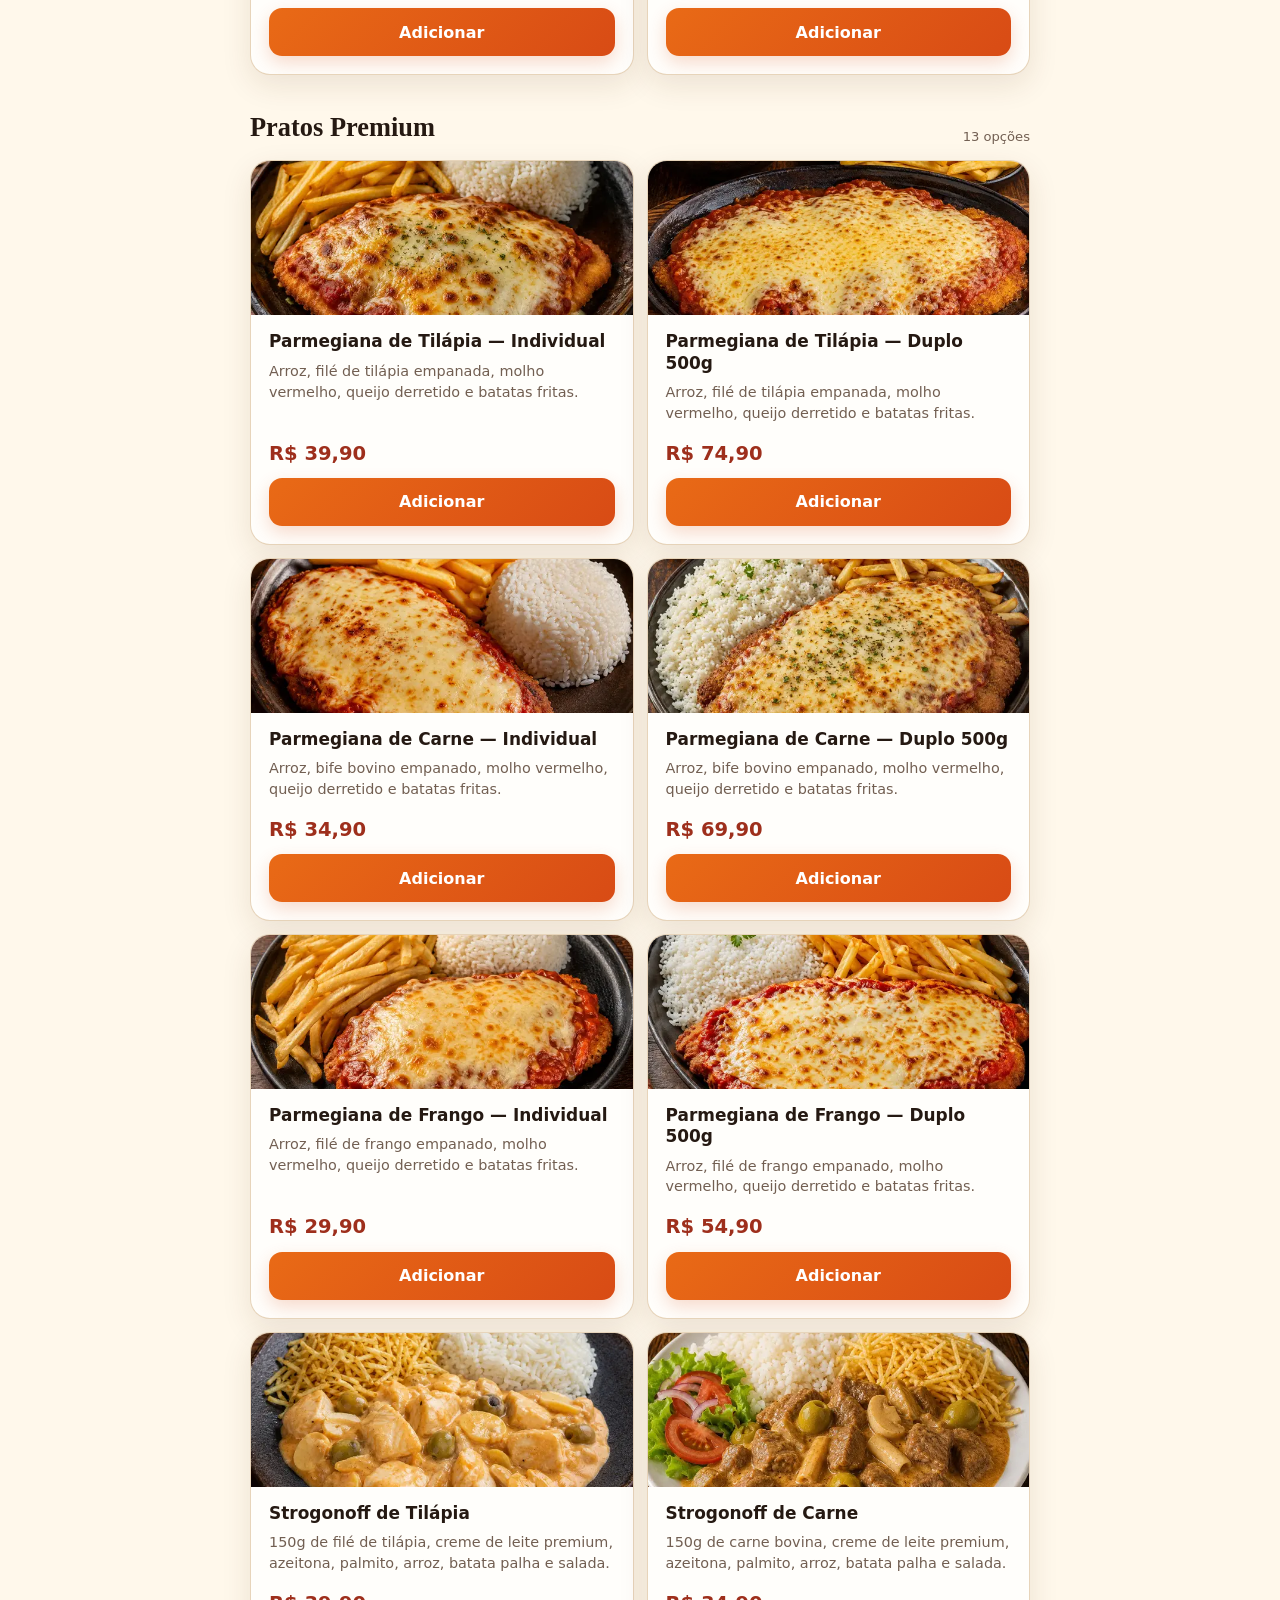
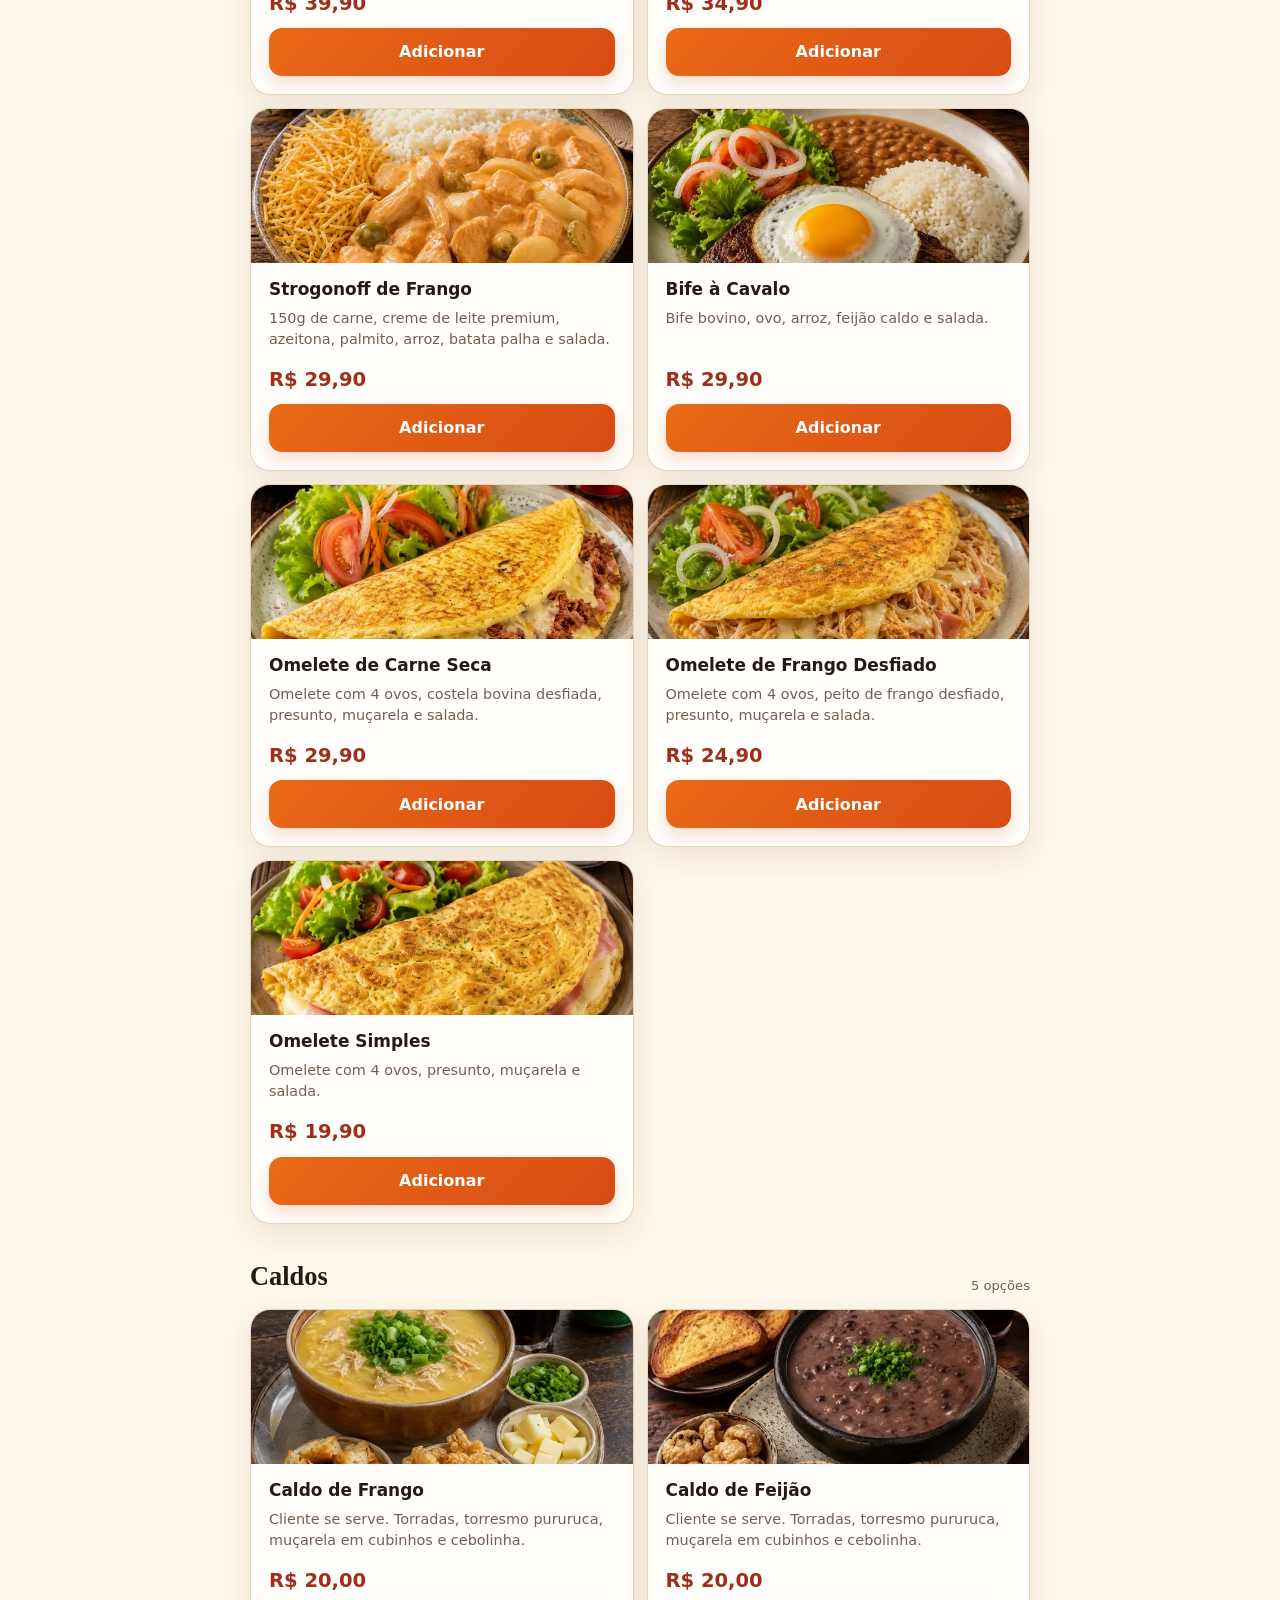
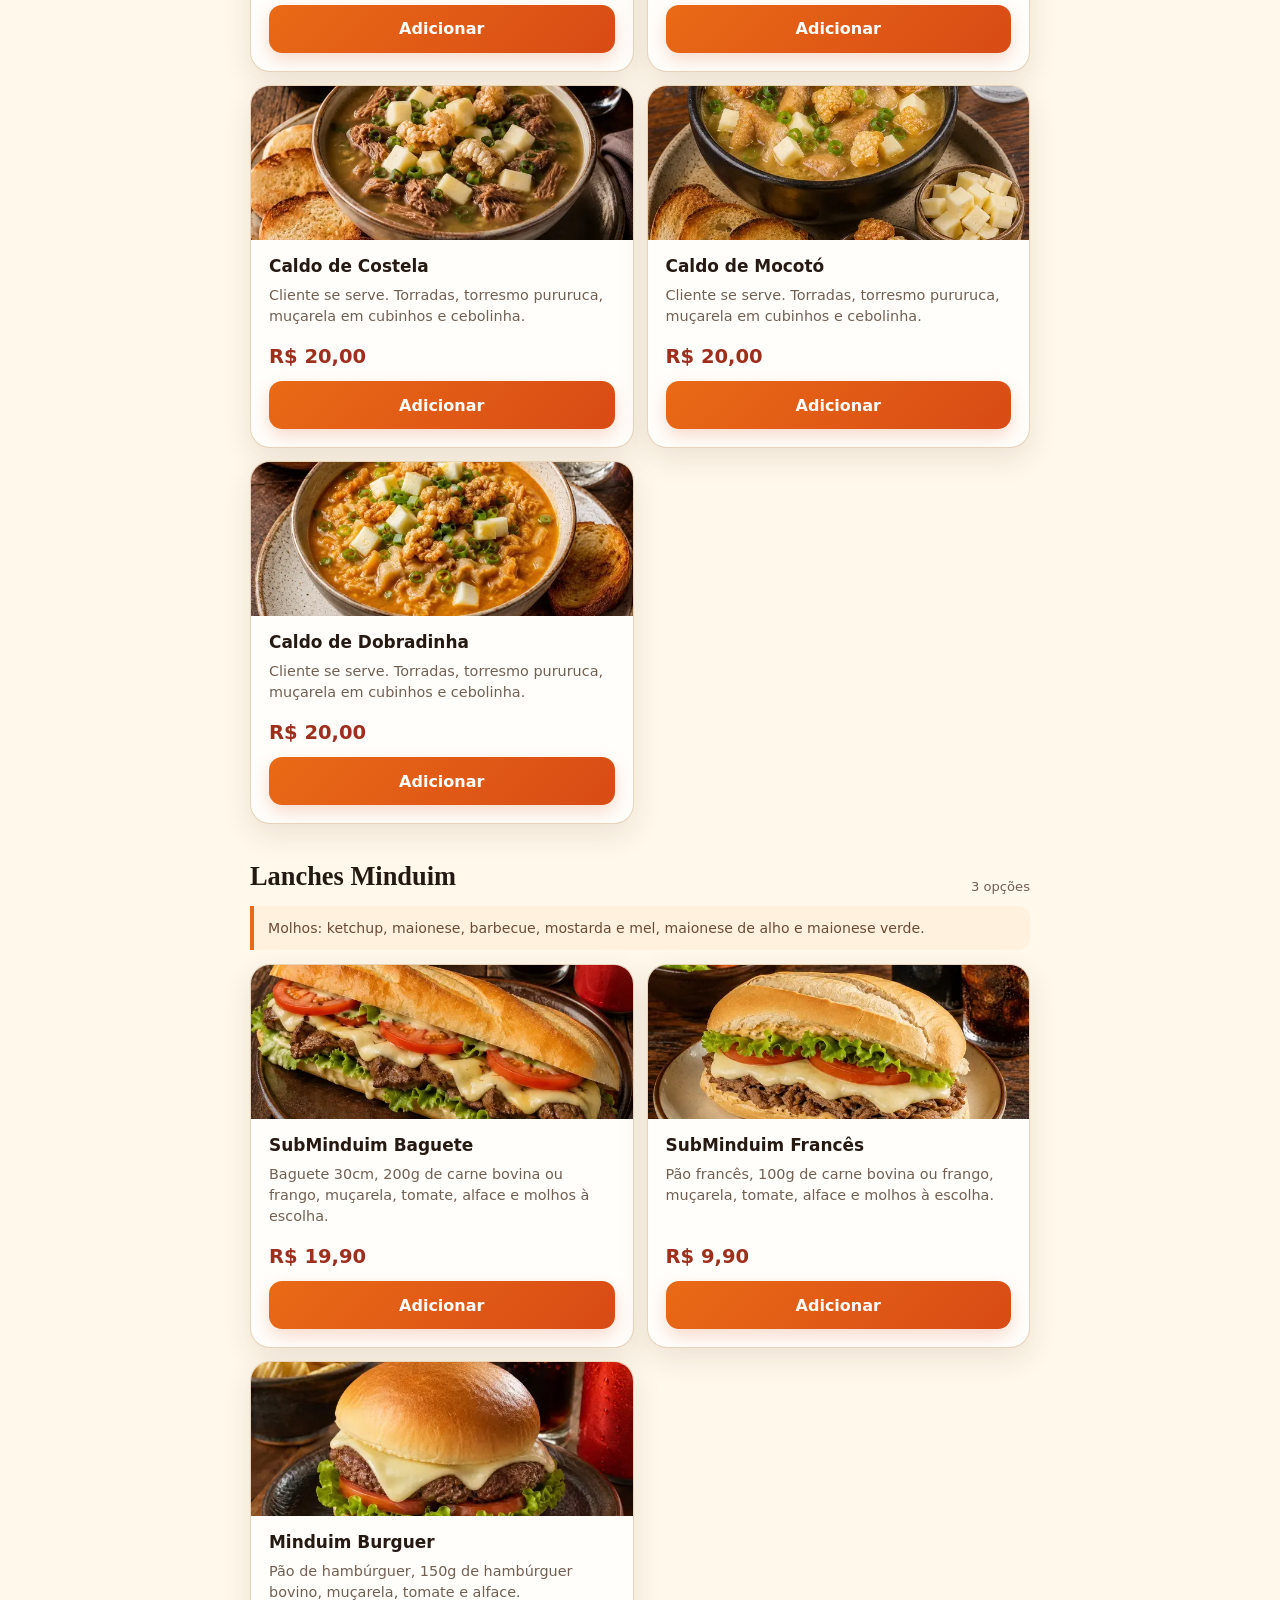
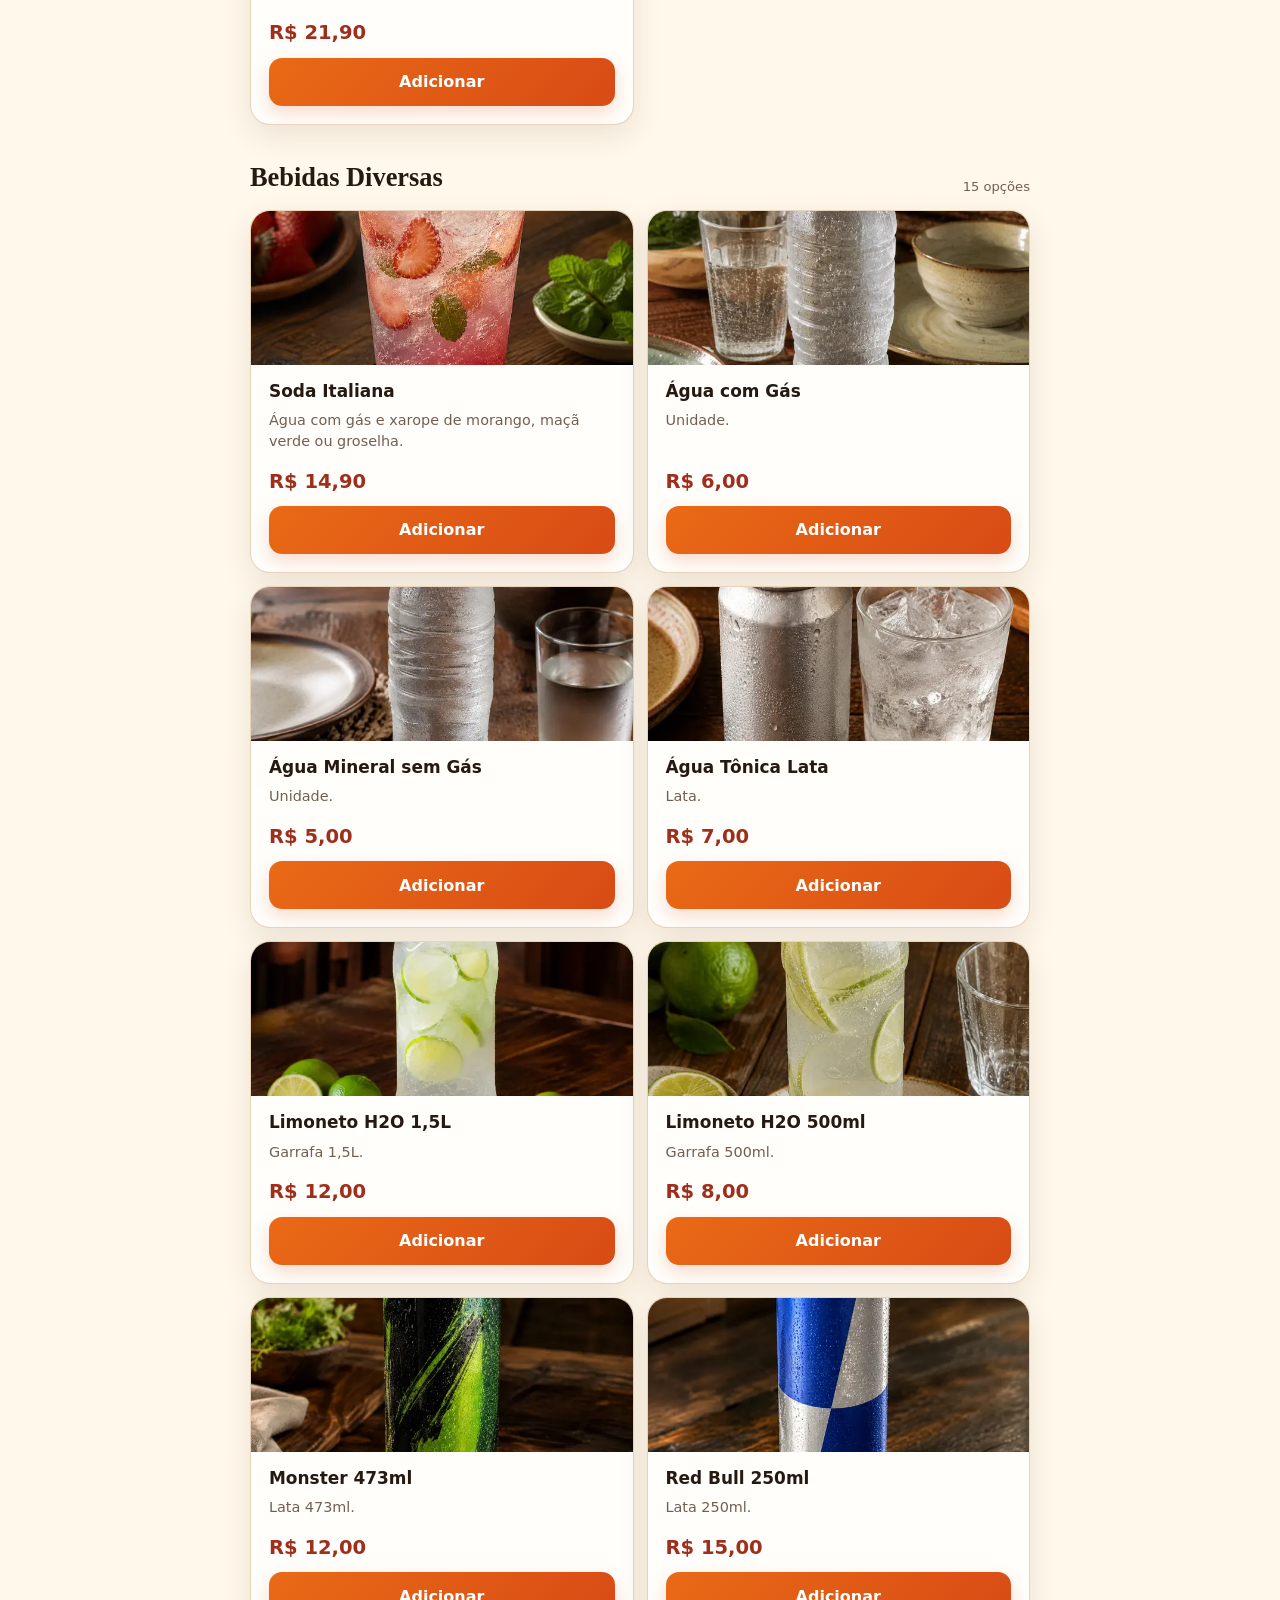
==== commit 49fa74e6: "Adiciona taxa fixa de entrega de R$ 7 no pedido" ====
--- a/index.html
+++ b/index.html
@@ -71,13 +71,13 @@
         <section class="order-panel" aria-labelledby="items-title">
           <div class="panel-heading"><h2 id="items-title">Itens escolhidos</h2><span id="cart-count-badge">0 itens</span></div>
           <div id="cart-items"></div>
-          <div class="order-total"><span>Total</span><strong id="order-total">R$ 0,00</strong></div>
+          <div class="order-breakdown" aria-live="polite"><div class="summary-row"><span>Subtotal</span><strong id="order-subtotal">R$ 0,00</strong></div><div id="delivery-fee-row"><div class="summary-row"><span>Taxa de entrega</span><strong id="delivery-fee">R$ 0,00</strong></div></div><div class="order-total"><span>Total</span><strong id="order-total">R$ 0,00</strong></div></div>
         </section>
         <form id="customer-form" class="customer-form">
           <div class="panel-heading"><div><span class="eyebrow">Para finalizar</span><h2>Seus dados</h2></div></div>
           <label>Nome completo<input name="name" type="text" autocomplete="name" required placeholder="Digite seu nome"></label>
           <label>Telefone<input id="customer-phone" name="phone" type="tel" inputmode="tel" autocomplete="tel" required placeholder="(64) 99999-9999"></label>
-          <label class="pickup-option"><input id="pickup-order" name="pickup" type="checkbox"><span><strong>Retirar no balcão</strong><small>Marque esta opção se não precisar de entrega.</small></span></label>
+          <label class="pickup-option"><input id="pickup-order" name="pickup" type="checkbox"><span><strong>Retirar no balcão</strong><small>Entrega: taxa fixa de R$ 7,00. Retirada sem taxa.</small></span></label>
           <label id="address-label">Endereço<input id="customer-address" name="address" type="text" autocomplete="street-address" required placeholder="Rua, número, bairro e referência"></label>
           <fieldset class="payment-fieldset">
             <legend>Forma de pagamento</legend>
--- a/styles.css
+++ b/styles.css
@@ -11,3 +11,5 @@
 .toast{position:fixed;left:50%;bottom:96px;z-index:50;transform:translate(-50%,20px);width:max-content;max-width:calc(100% - 32px);padding:12px 17px;border-radius:999px;background:#17120e;color:#fff;font-size:.9rem;font-weight:800;opacity:0;pointer-events:none;transition:opacity .2s ease,transform .2s ease}.toast.show{opacity:1;transform:translate(-50%,0)}
 @media(min-width:620px){.product-grid{grid-template-columns:repeat(2,minmax(0,1fr))}.menu-content{padding-inline:20px}.brand-hero{min-height:390px}.checkout-content{grid-template-columns:.9fr 1.1fr;align-items:start;padding-inline:20px}}
 @media(prefers-reduced-motion:reduce){*{scroll-behavior:auto!important;transition:none!important}}
+
+.summary-row{display:flex;justify-content:space-between;gap:12px;padding:8px 0;color:var(--muted)}.order-breakdown .order-total{margin-top:8px}
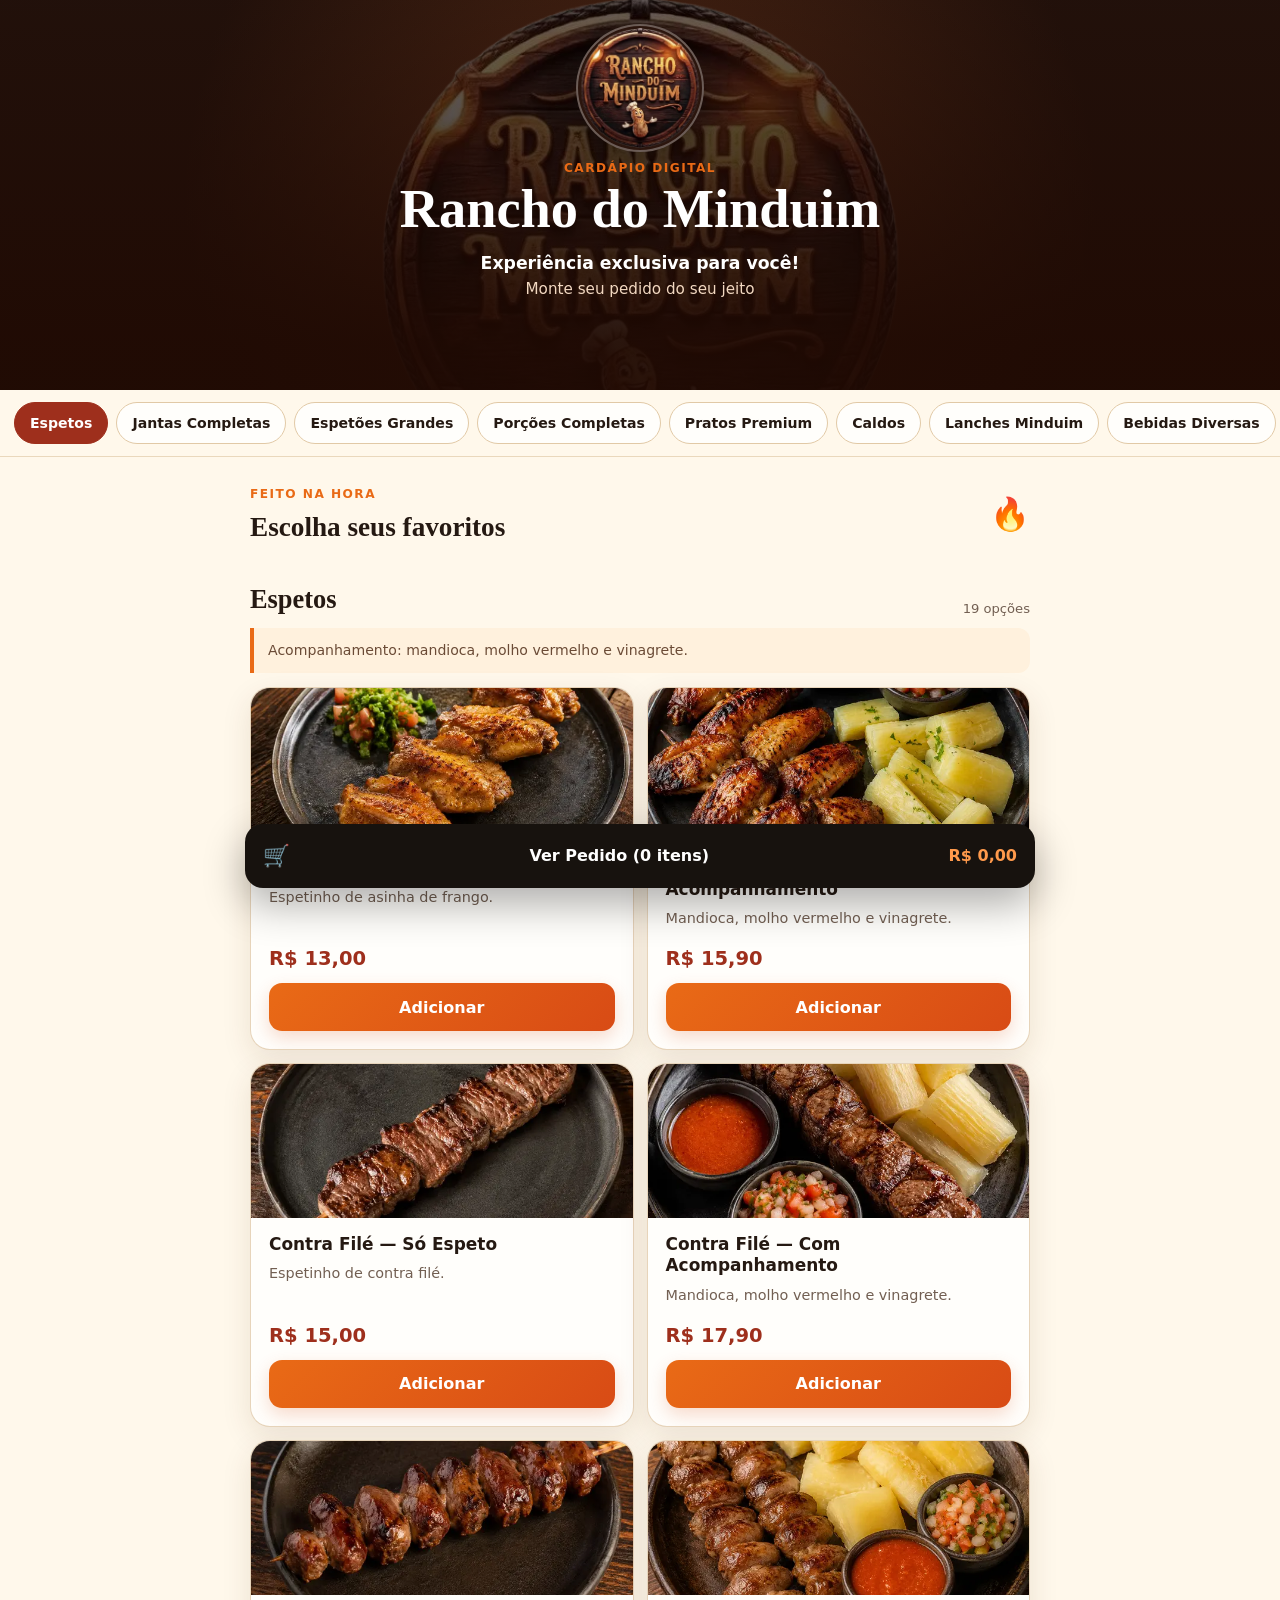
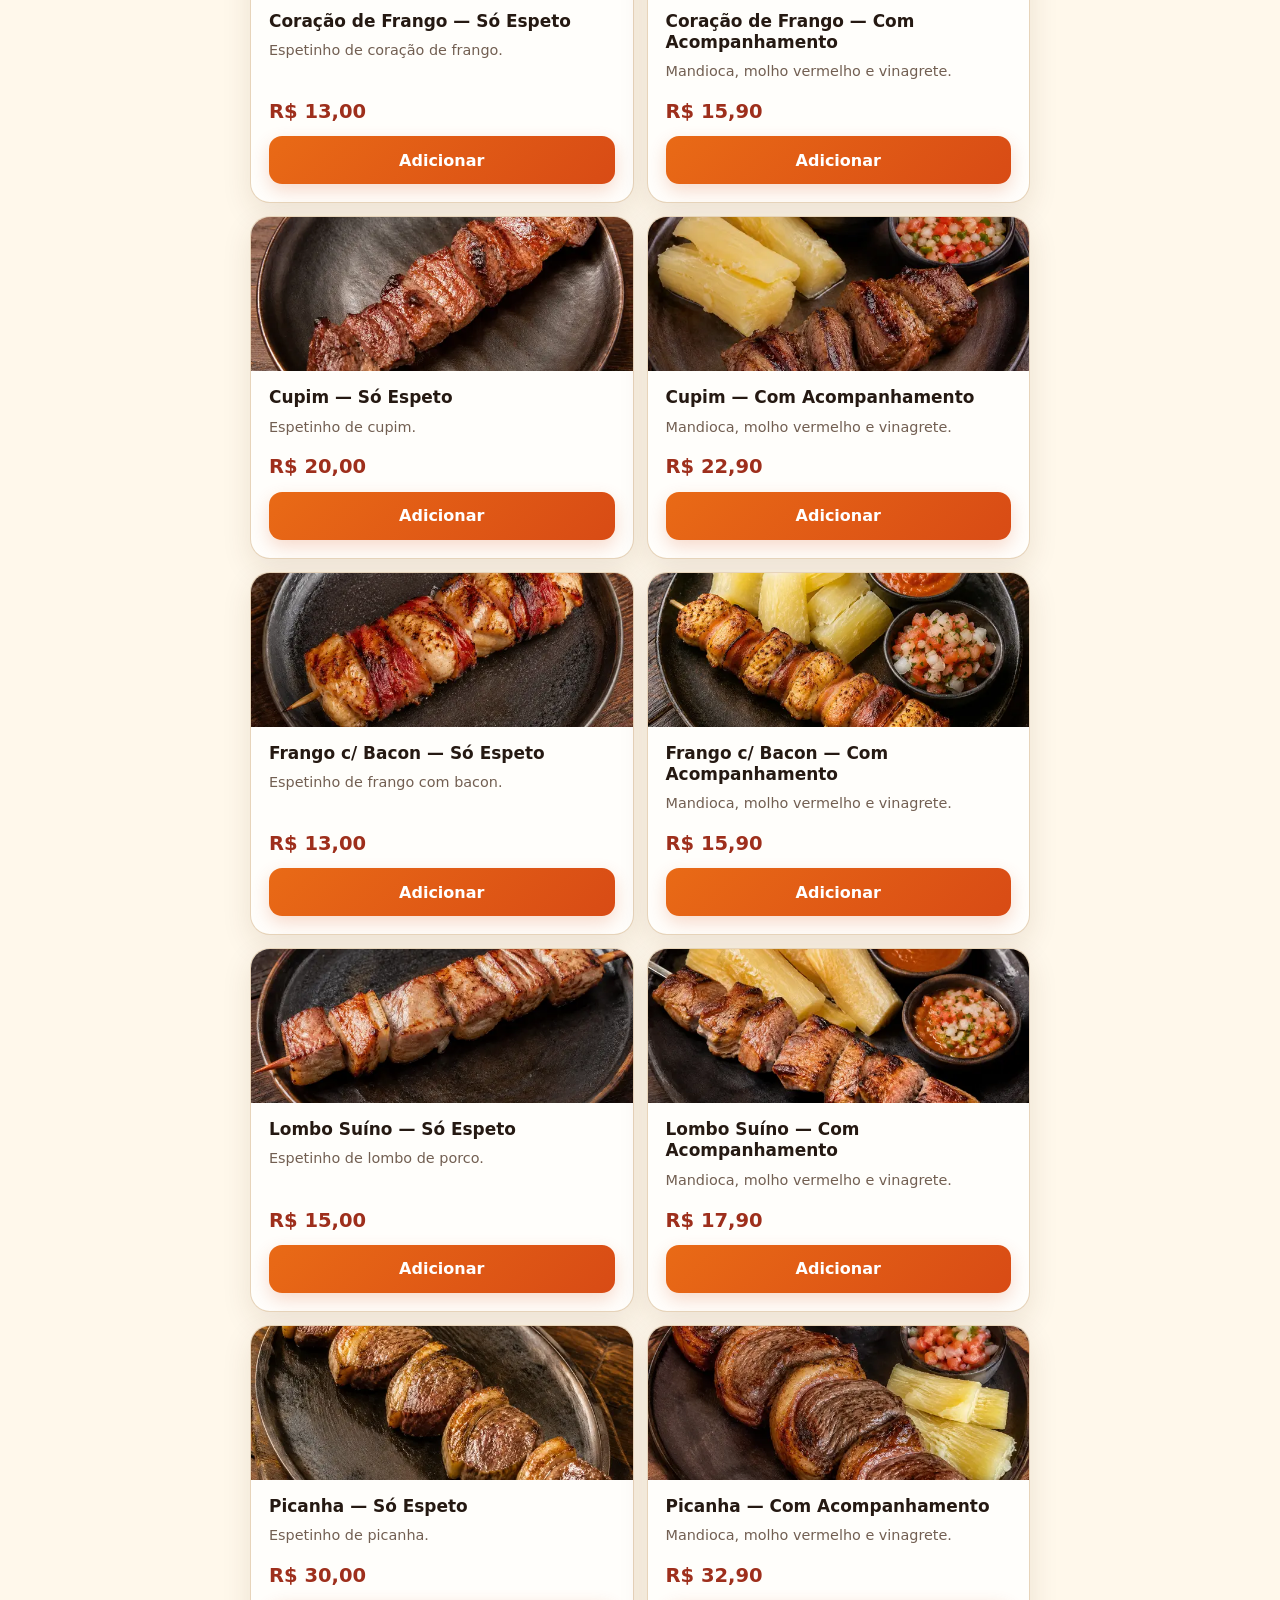
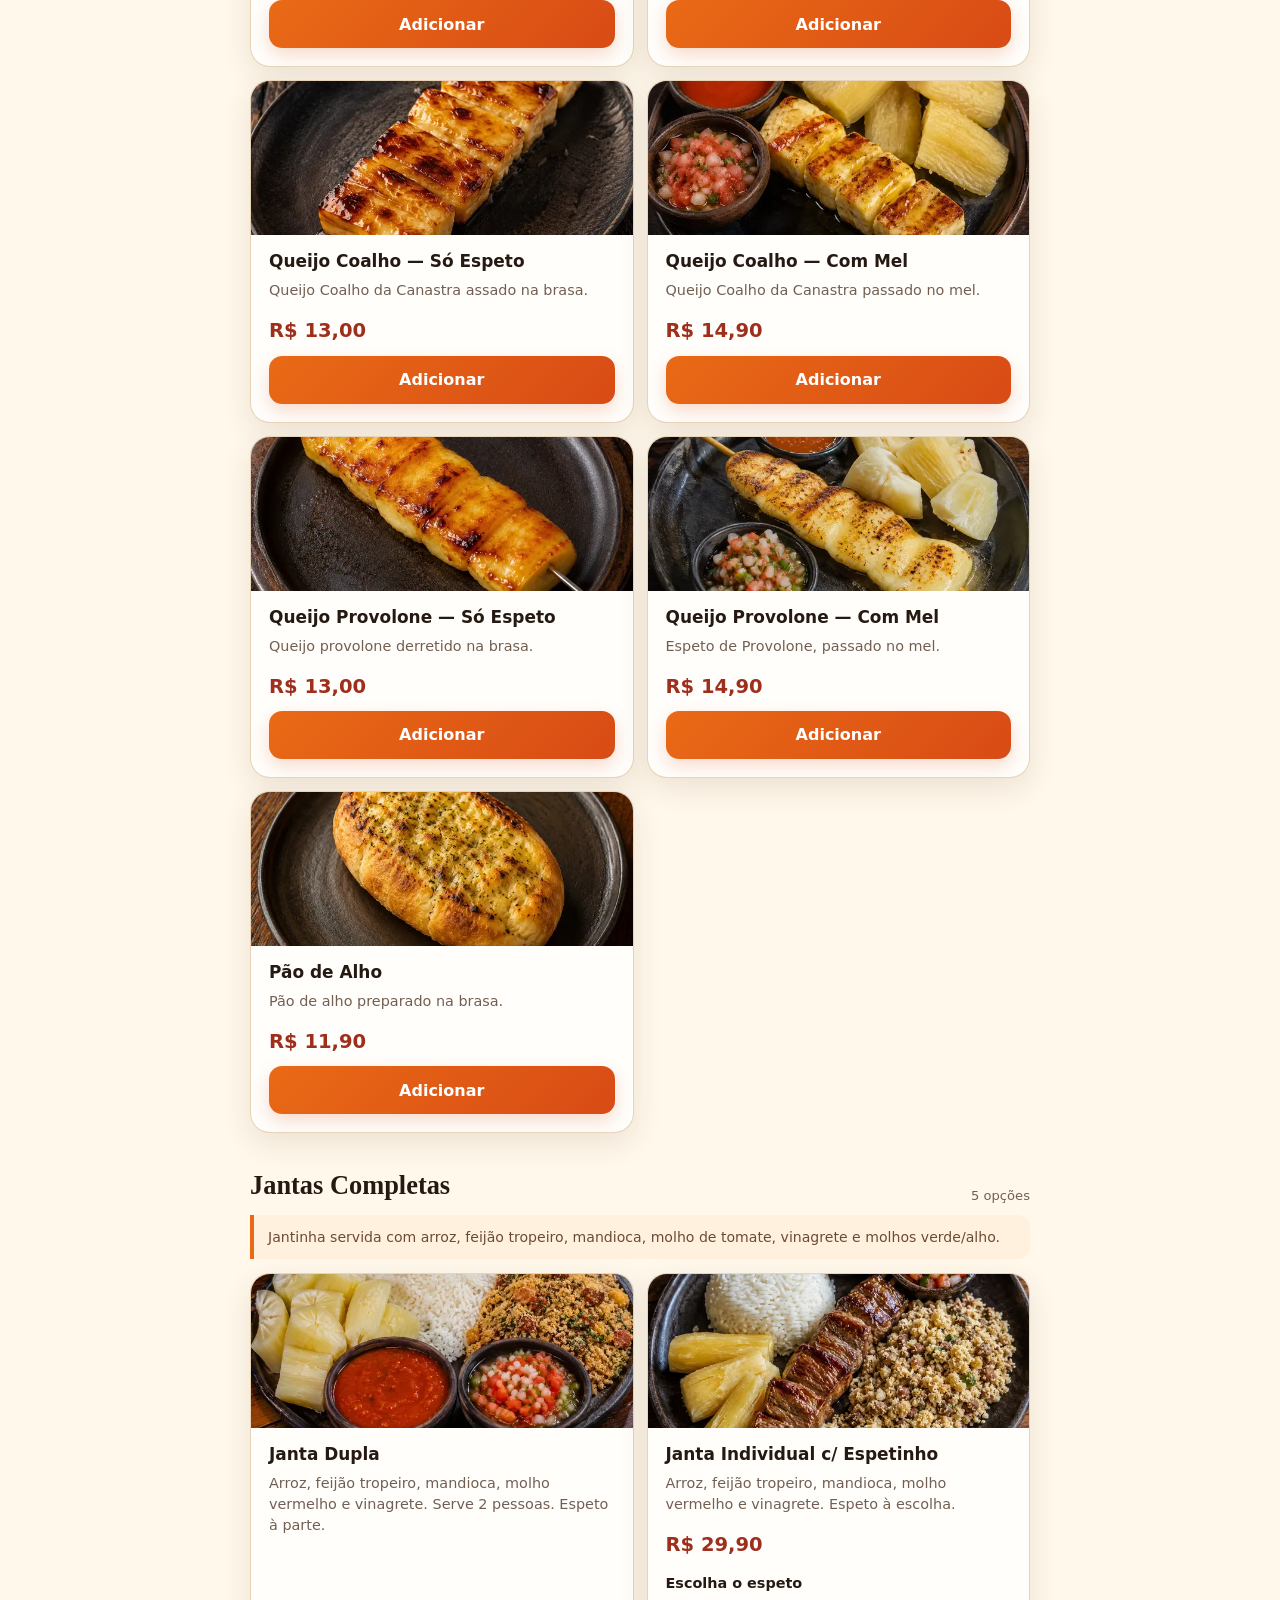
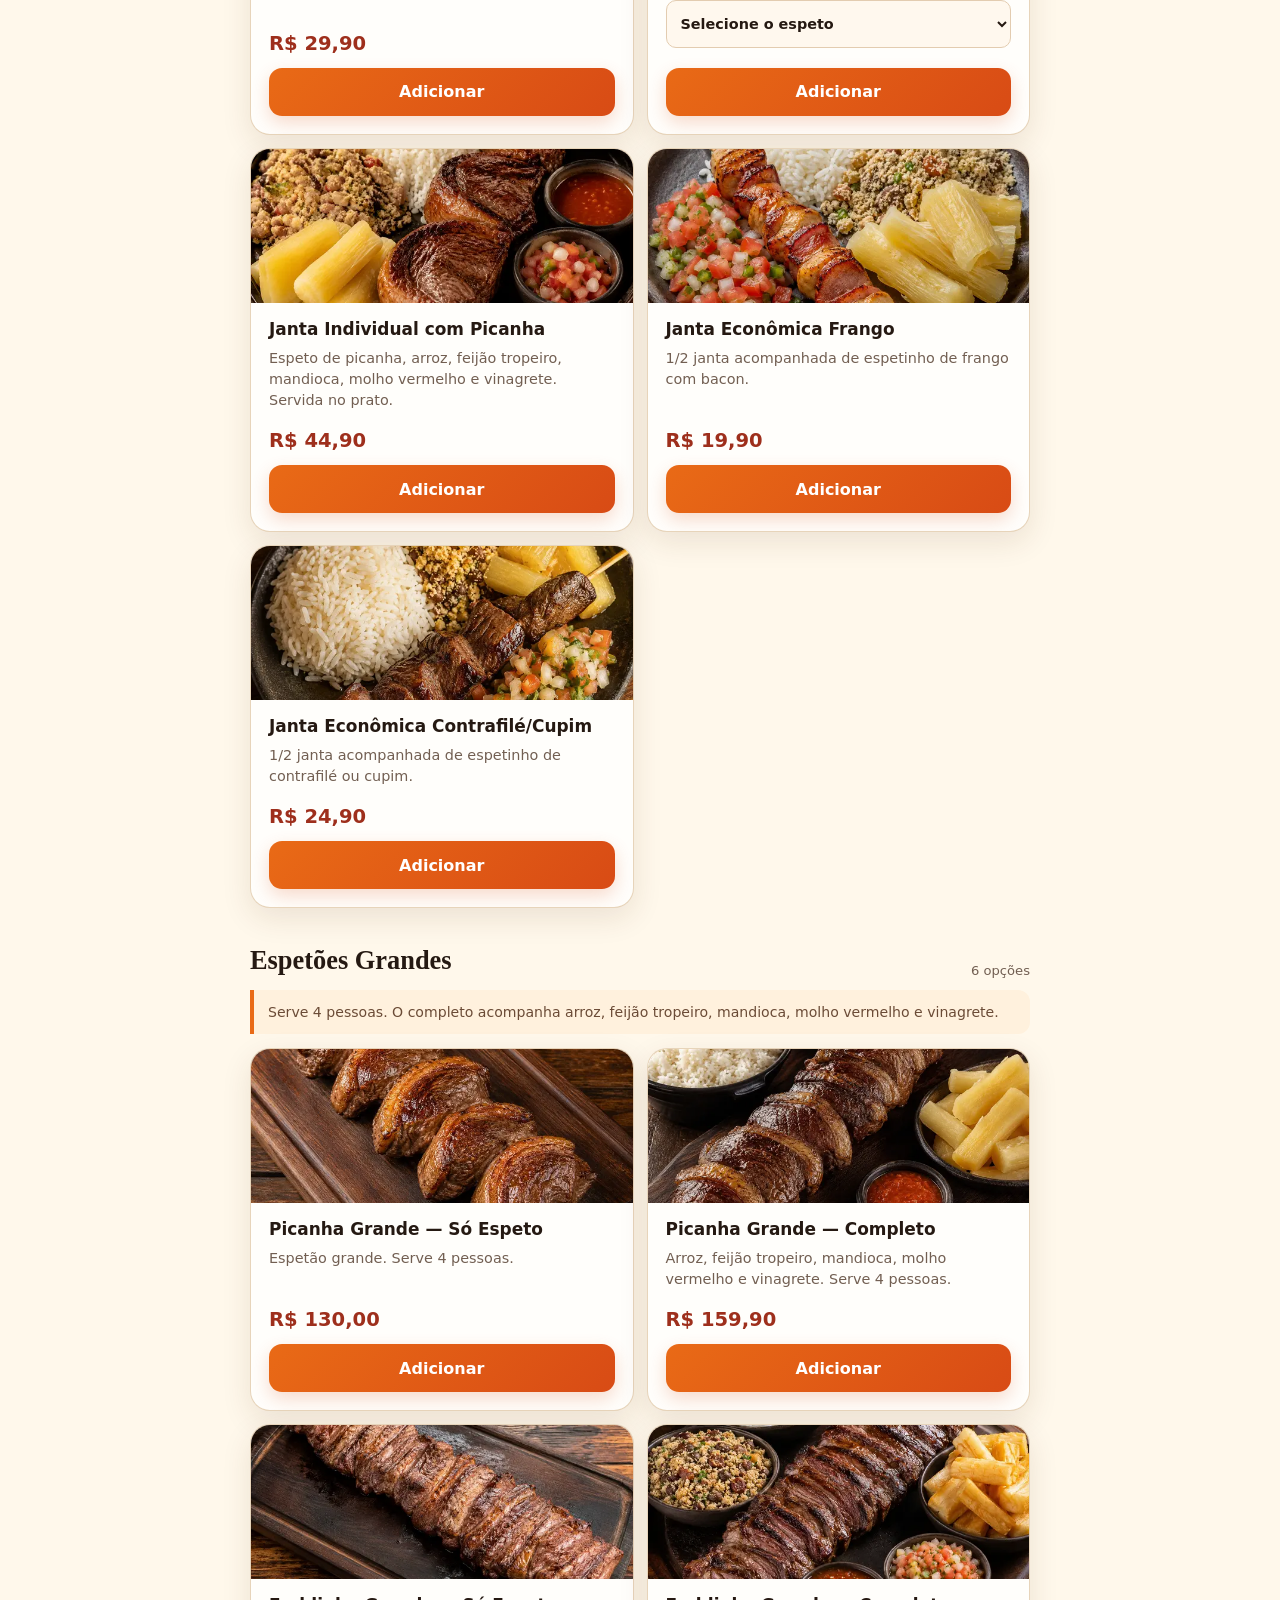
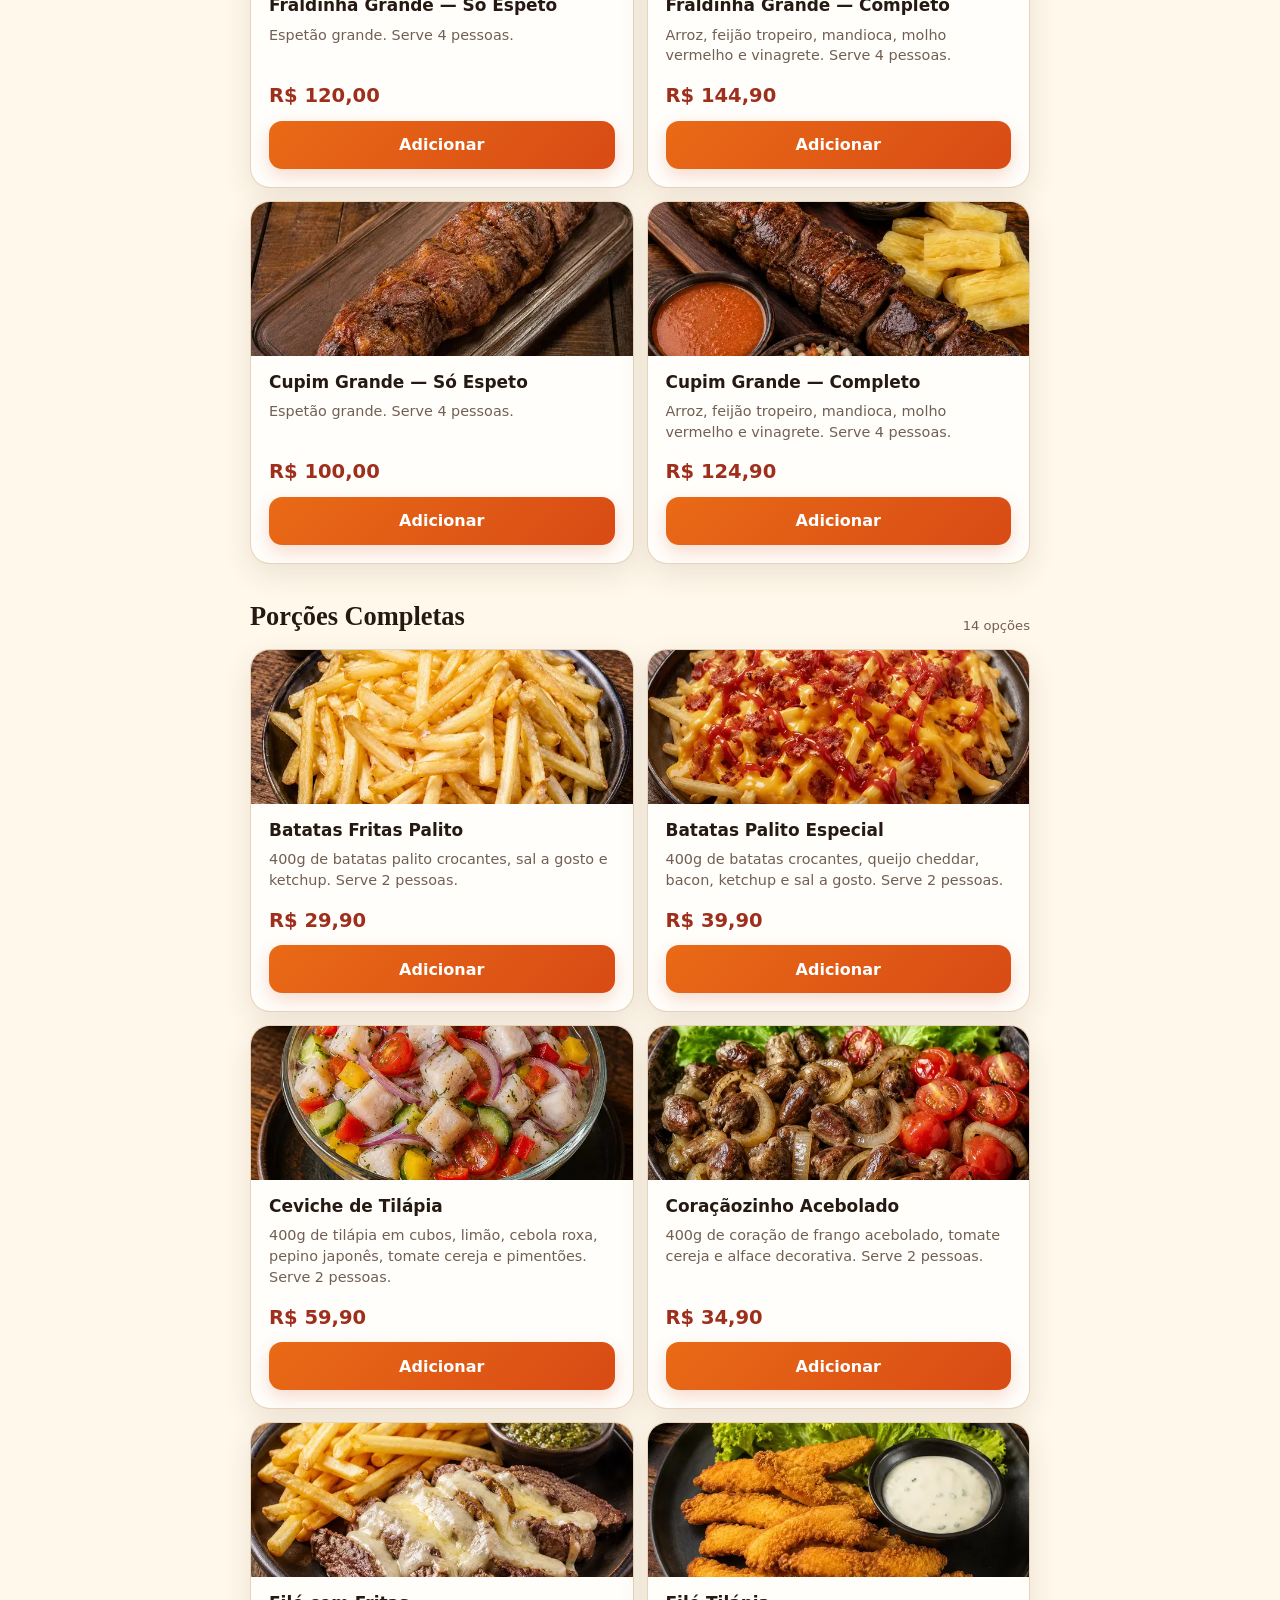
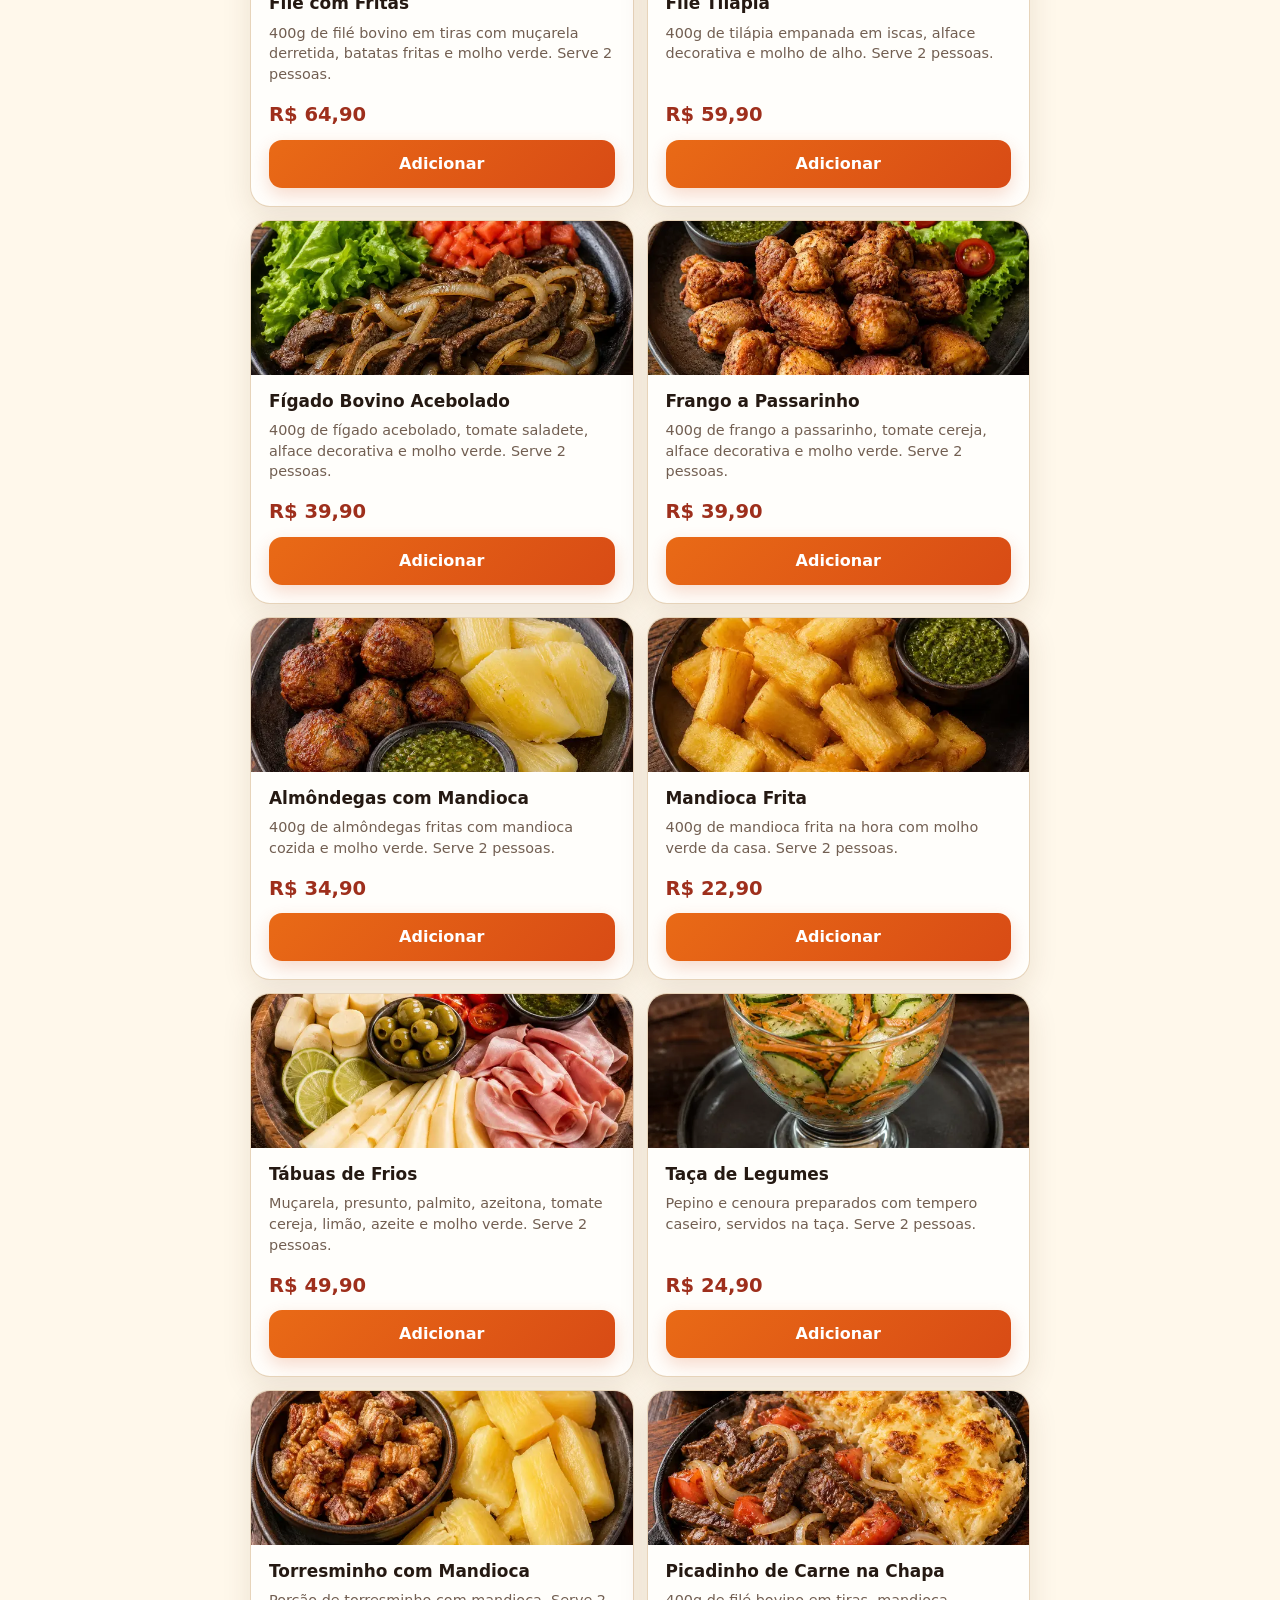
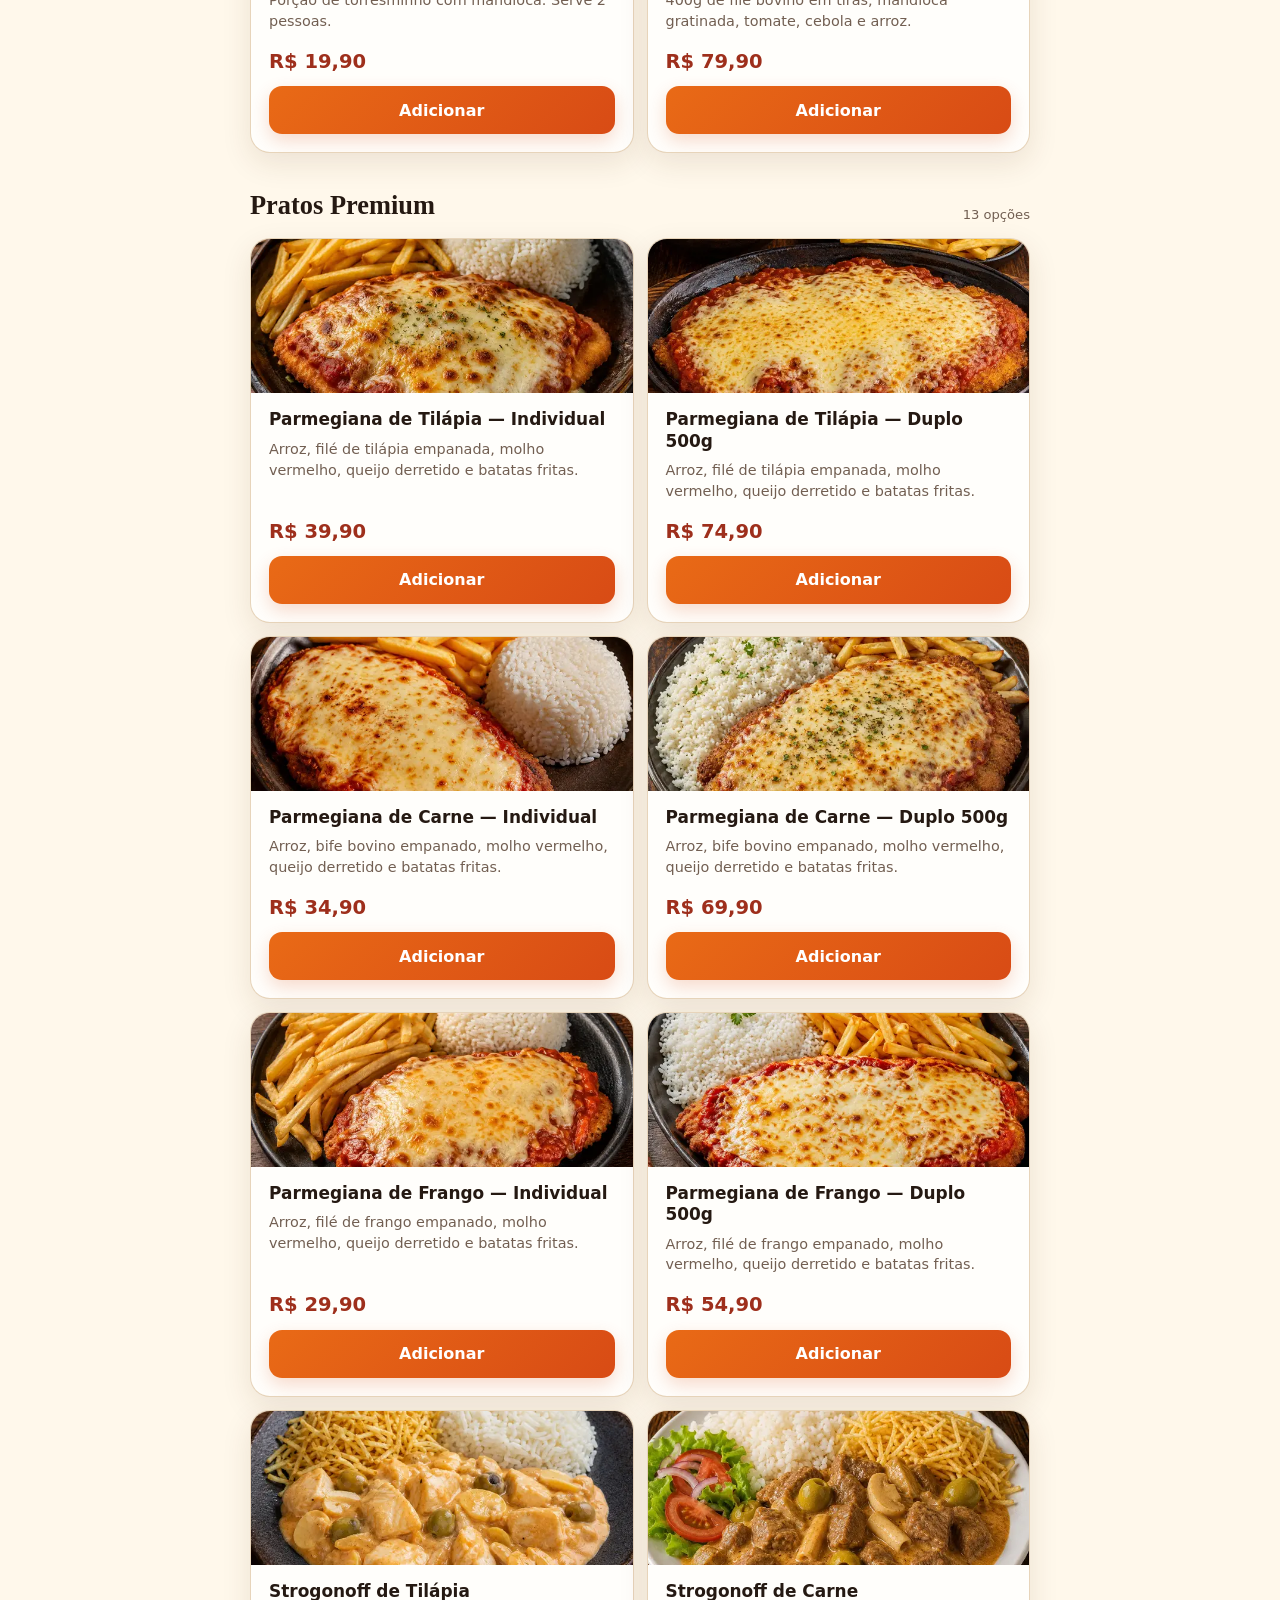
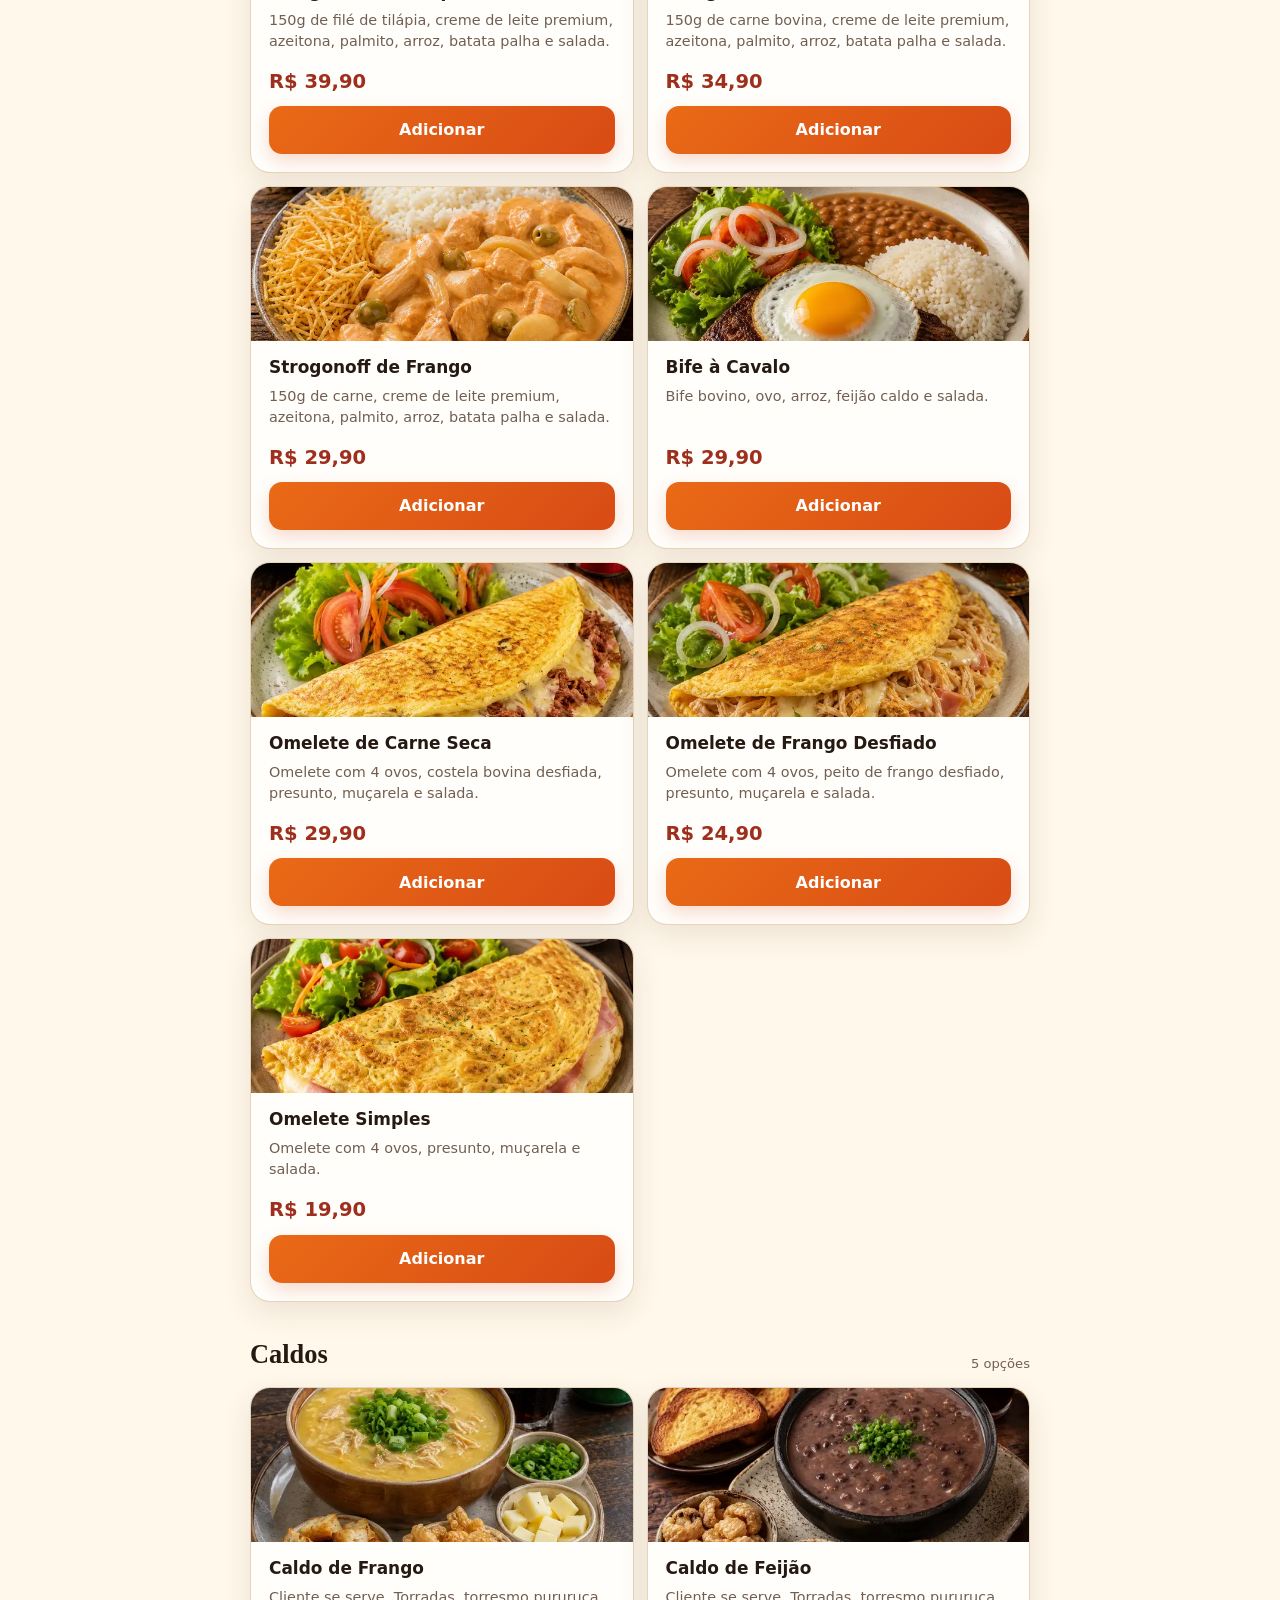
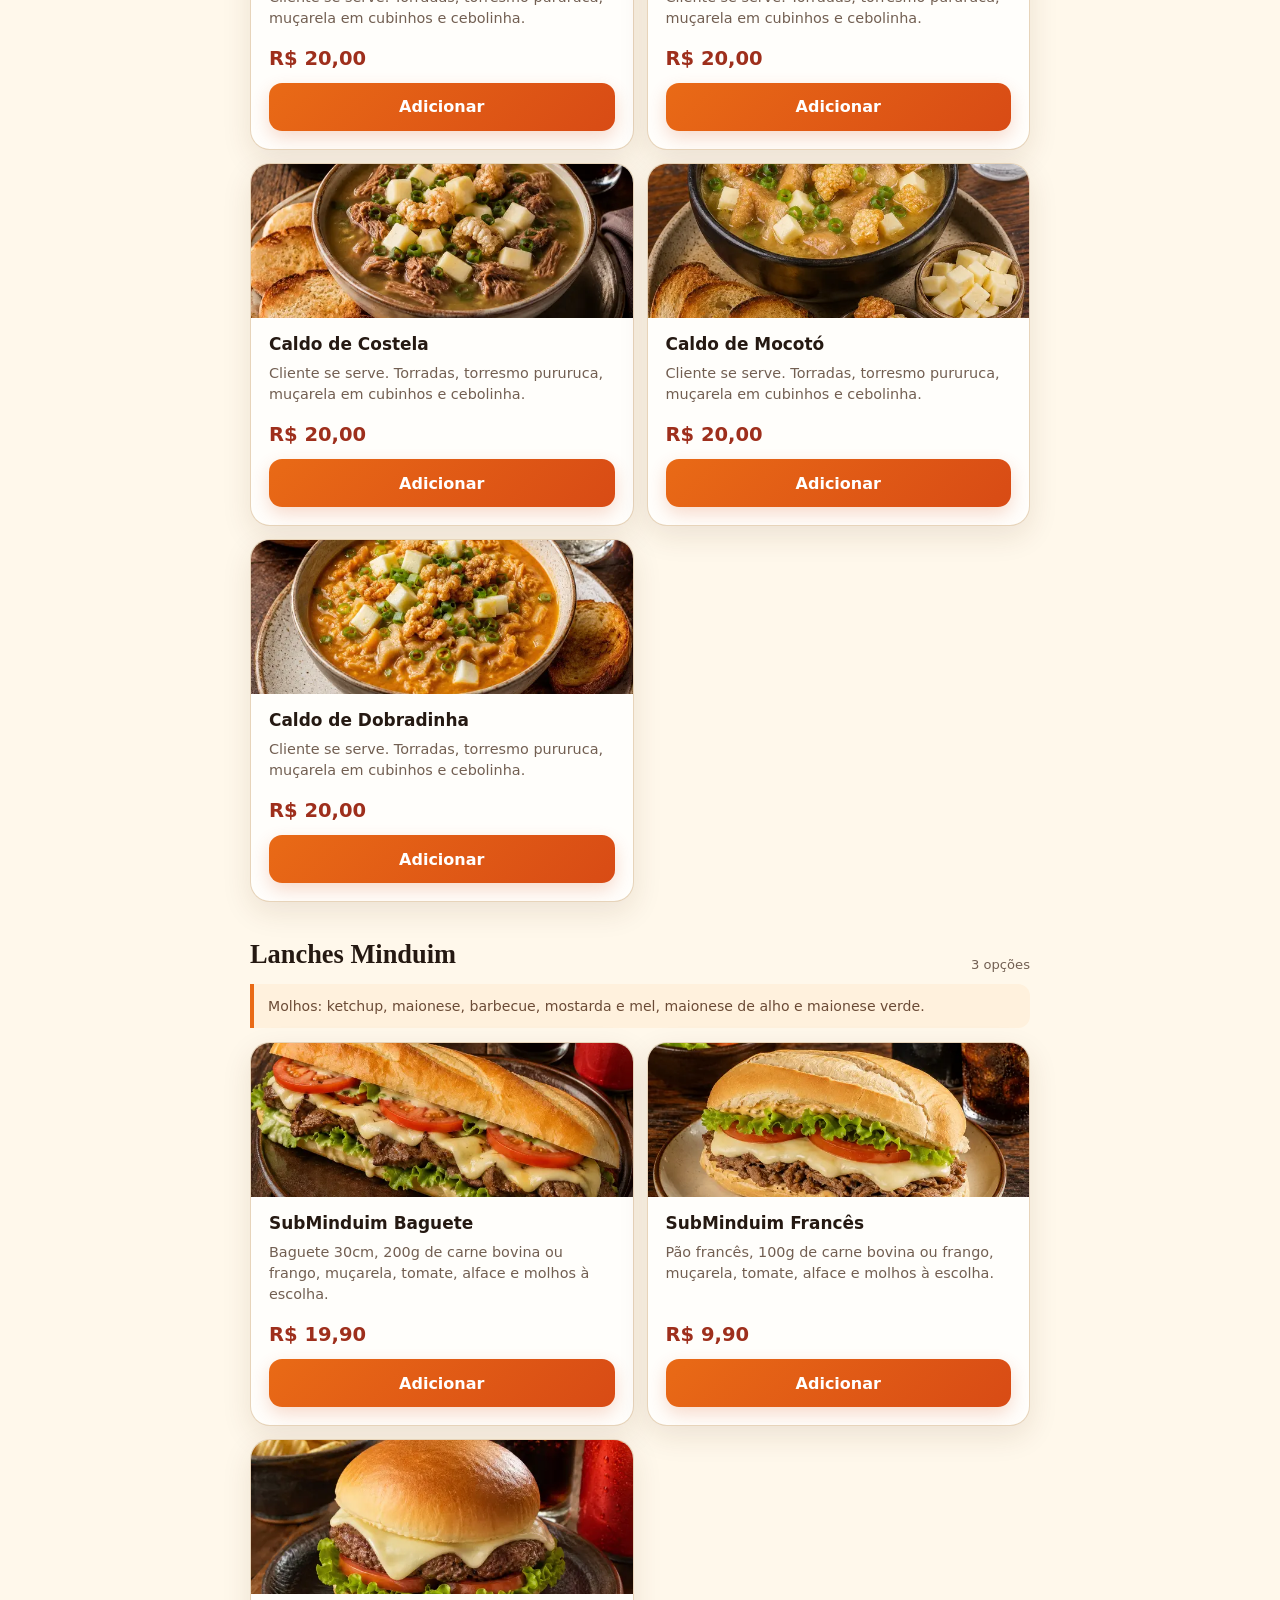
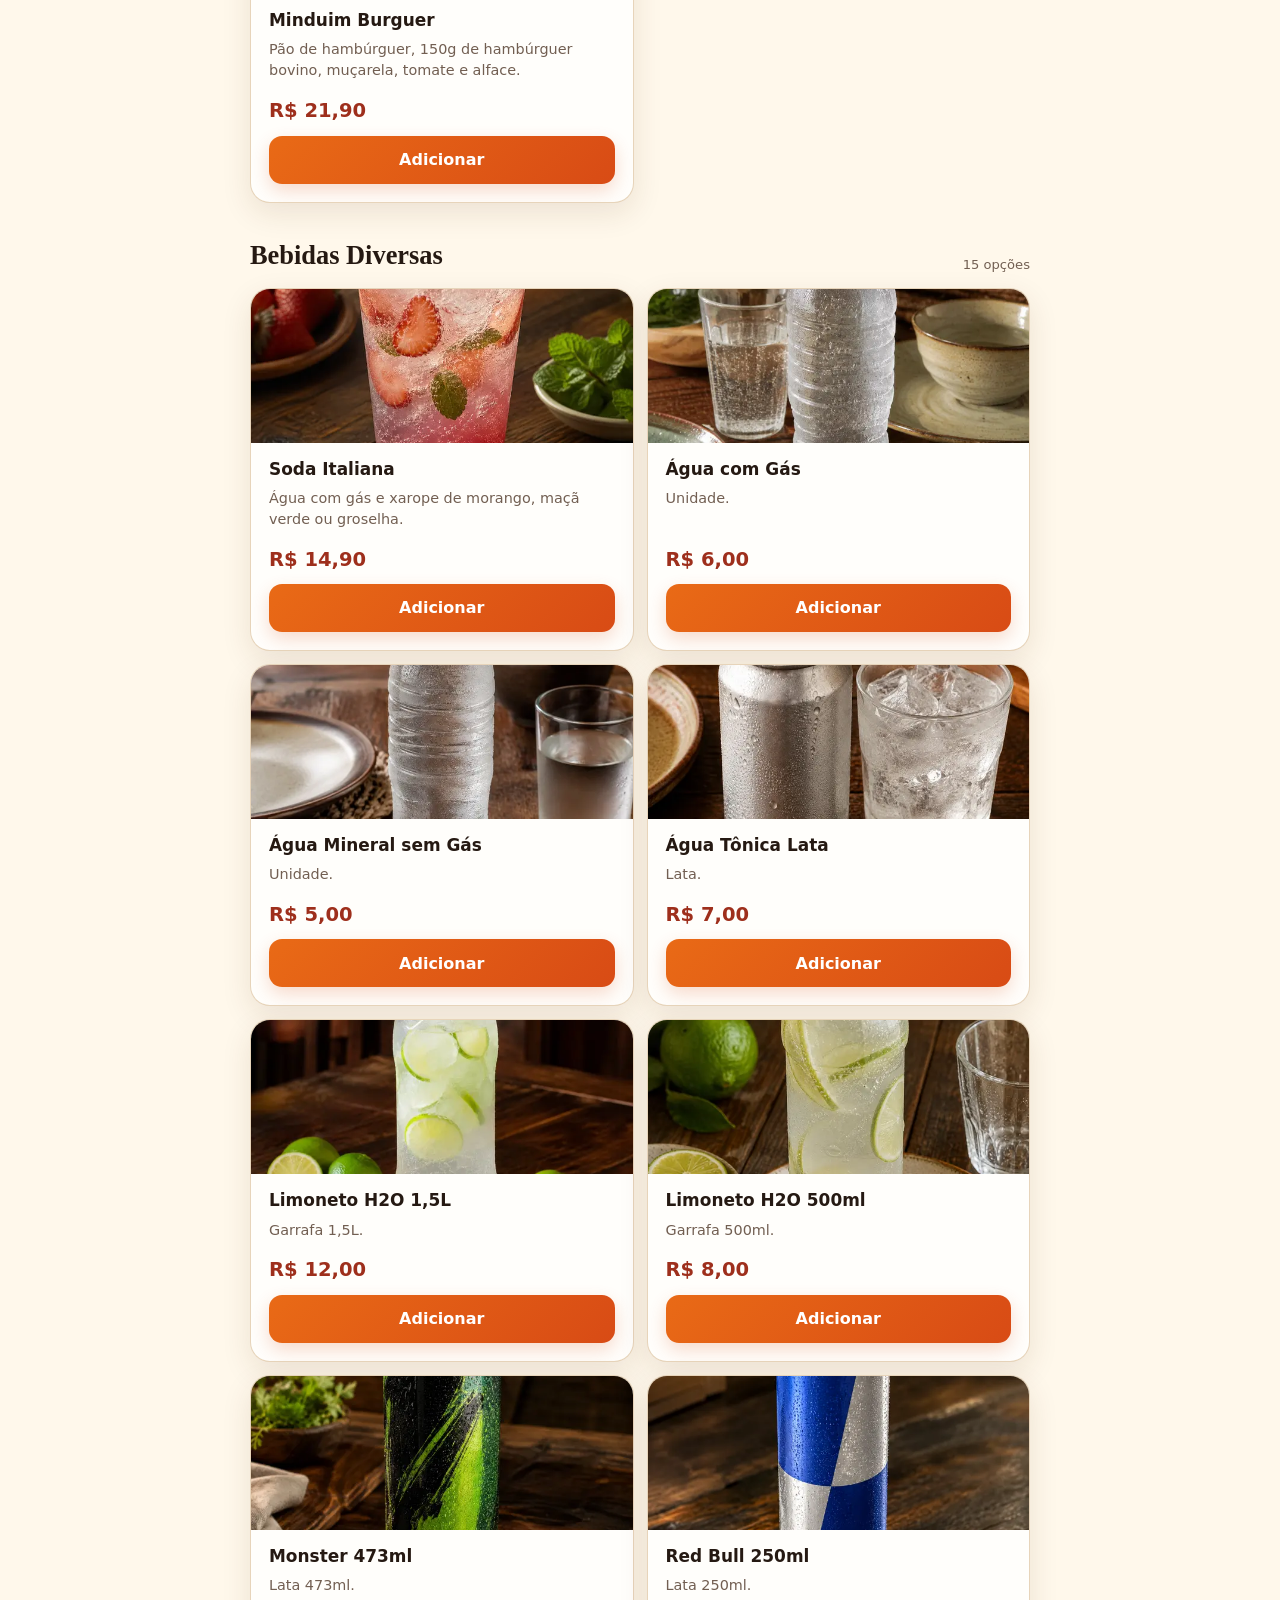
==== commit 4efd1f5d: "Adiciona QR Code e copia e cola Pix com conferência manual" ====
--- a/index.html
+++ b/index.html
@@ -87,6 +87,7 @@
               <label><input name="payment" type="radio" value="cartao" required><span><strong>Cartão</strong><small>Débito ou crédito</small></span></label>
             </div>
           </fieldset>
+          <section id="checkout-pix" class="pix-panel" aria-label="Pagamento Pix" hidden></section>
           <label>Observação <span>opcional</span><textarea name="note" rows="3" placeholder="Ex.: retirar cebola, ponto da carne..."></textarea></label>
           <p class="form-note">Confira os itens antes de confirmar. O WhatsApp abrirá com a mensagem pronta para você enviar.</p>
           <p class="form-status" id="form-status" role="alert" aria-live="assertive"></p>
@@ -102,6 +103,7 @@
         <span class="eyebrow">Tudo certo</span>
         <h1 id="confirmation-title">Pedido recebido!</h1>
         <p class="order-number" id="confirmed-order-number">#0000</p>
+        <section id="confirmation-pix" class="pix-panel" aria-label="Pagamento Pix" hidden></section>
         <p>Finalize o pedido enviando a mensagem via WhatsApp.</p>
         <a class="whatsapp-button" id="whatsapp-link" href="#" target="_blank" rel="noopener noreferrer">Enviar pelo WhatsApp</a>
         <button class="primary-button" id="new-order" type="button">Novo Pedido</button>
@@ -109,6 +111,8 @@
     </section>
   </div>
   <div class="toast" id="toast" role="status" aria-live="polite">Adicionado ao carrinho</div>
+  <script src="assets/vendor/qrcode.js"></script>
+  <script src="pix.js"></script>
   <script src="script.js"></script>
 </body>
 </html>
--- a/styles.css
+++ b/styles.css
@@ -13,3 +13,7 @@
 @media(prefers-reduced-motion:reduce){*{scroll-behavior:auto!important;transition:none!important}}
 
 .summary-row{display:flex;justify-content:space-between;gap:12px;padding:8px 0;color:var(--muted)}.order-breakdown .order-total{margin-top:8px}
+
+.skewer-choice{display:grid;gap:6px;margin:4px 0 10px;font-size:.9rem;font-weight:700}.skewer-choice select{width:100%;min-height:48px;padding:10px;border:1px solid #e3ccb0;border-radius:10px;background:#fff8ee;color:var(--ink);font:inherit}
+
+.pix-panel[hidden]{display:none}.pix-panel{margin:16px 0;padding:16px;border:1px solid #e3ccb0;border-radius:14px;background:#fff8ee;text-align:center}.pix-panel h3{margin:0 0 10px}.pix-qr{width:min(100%,260px);margin:12px auto;background:white}.pix-qr svg{display:block;width:100%;height:auto}.pix-panel textarea{display:block;width:100%;min-height:90px;margin:12px 0;font-size:.75rem;overflow-wrap:anywhere}.pix-panel p{font-size:.9rem;line-height:1.5}.pix-copy-status{min-height:1.5em}
